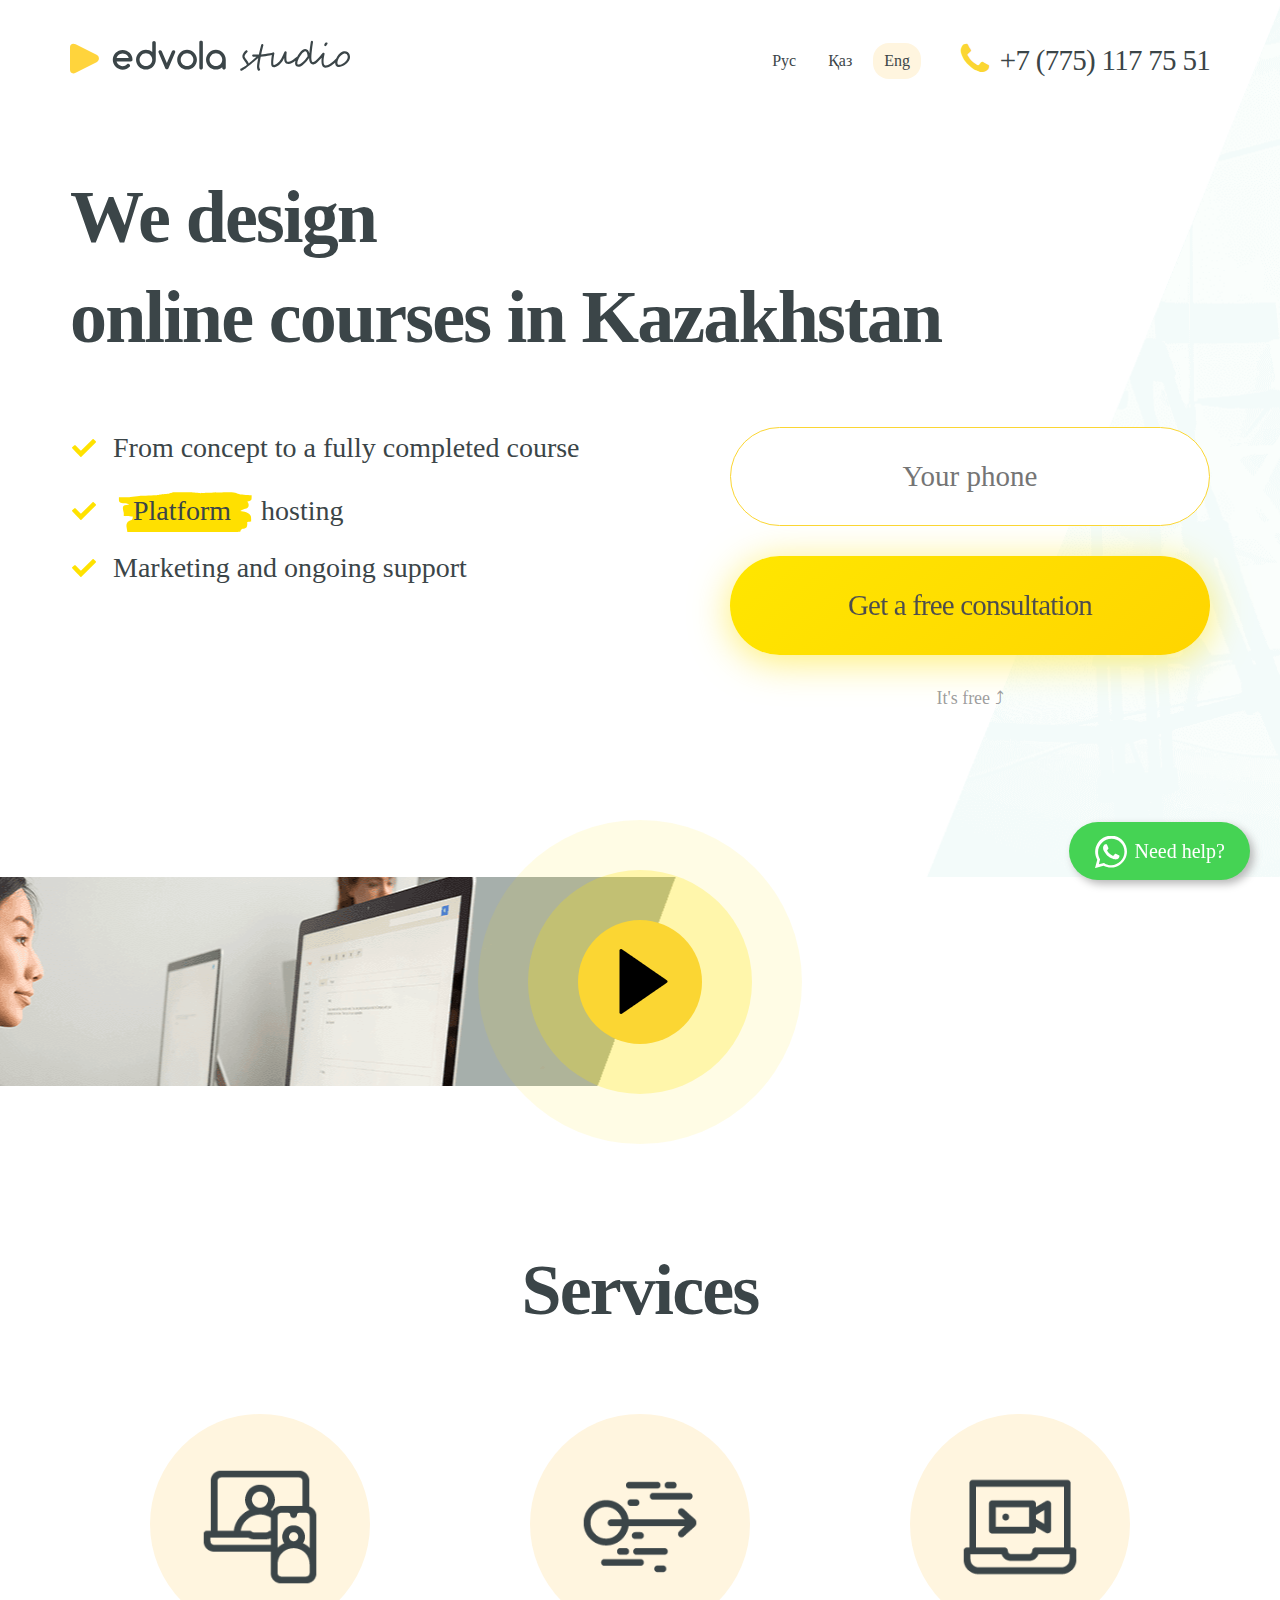
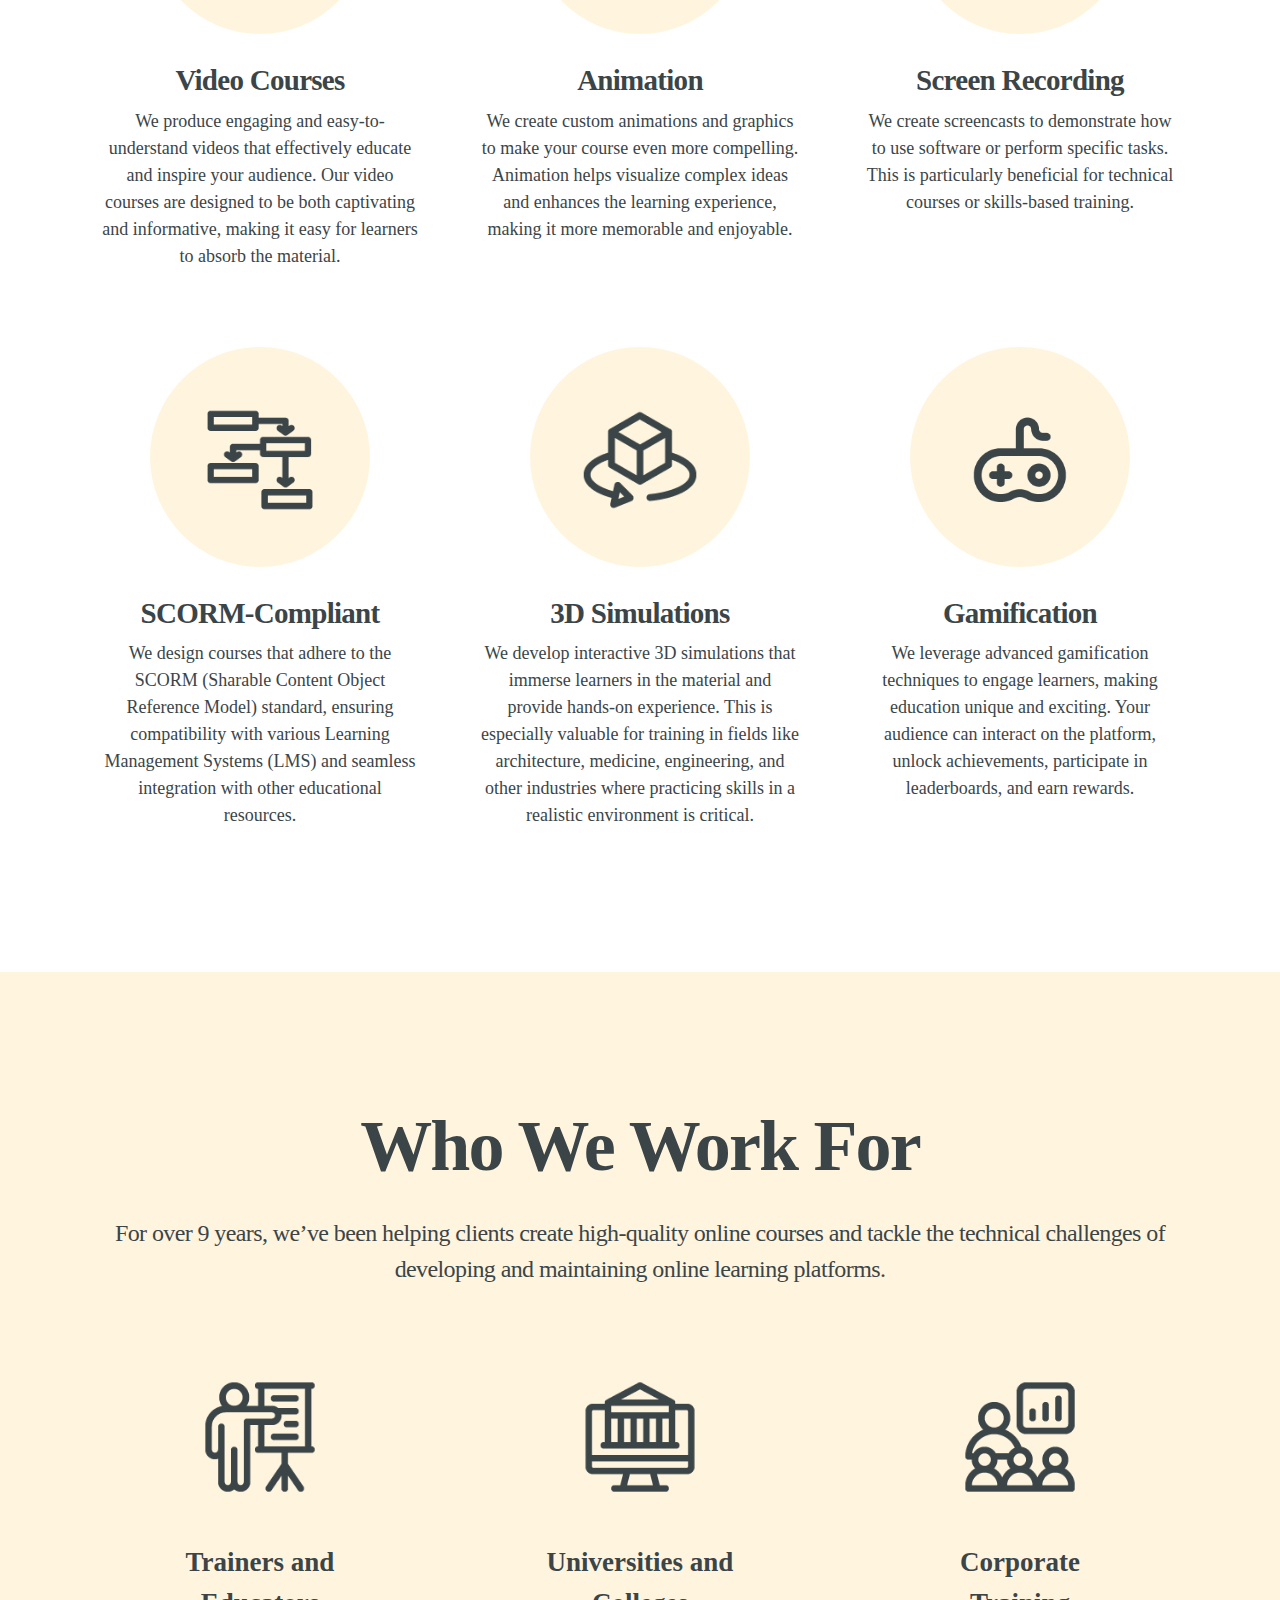
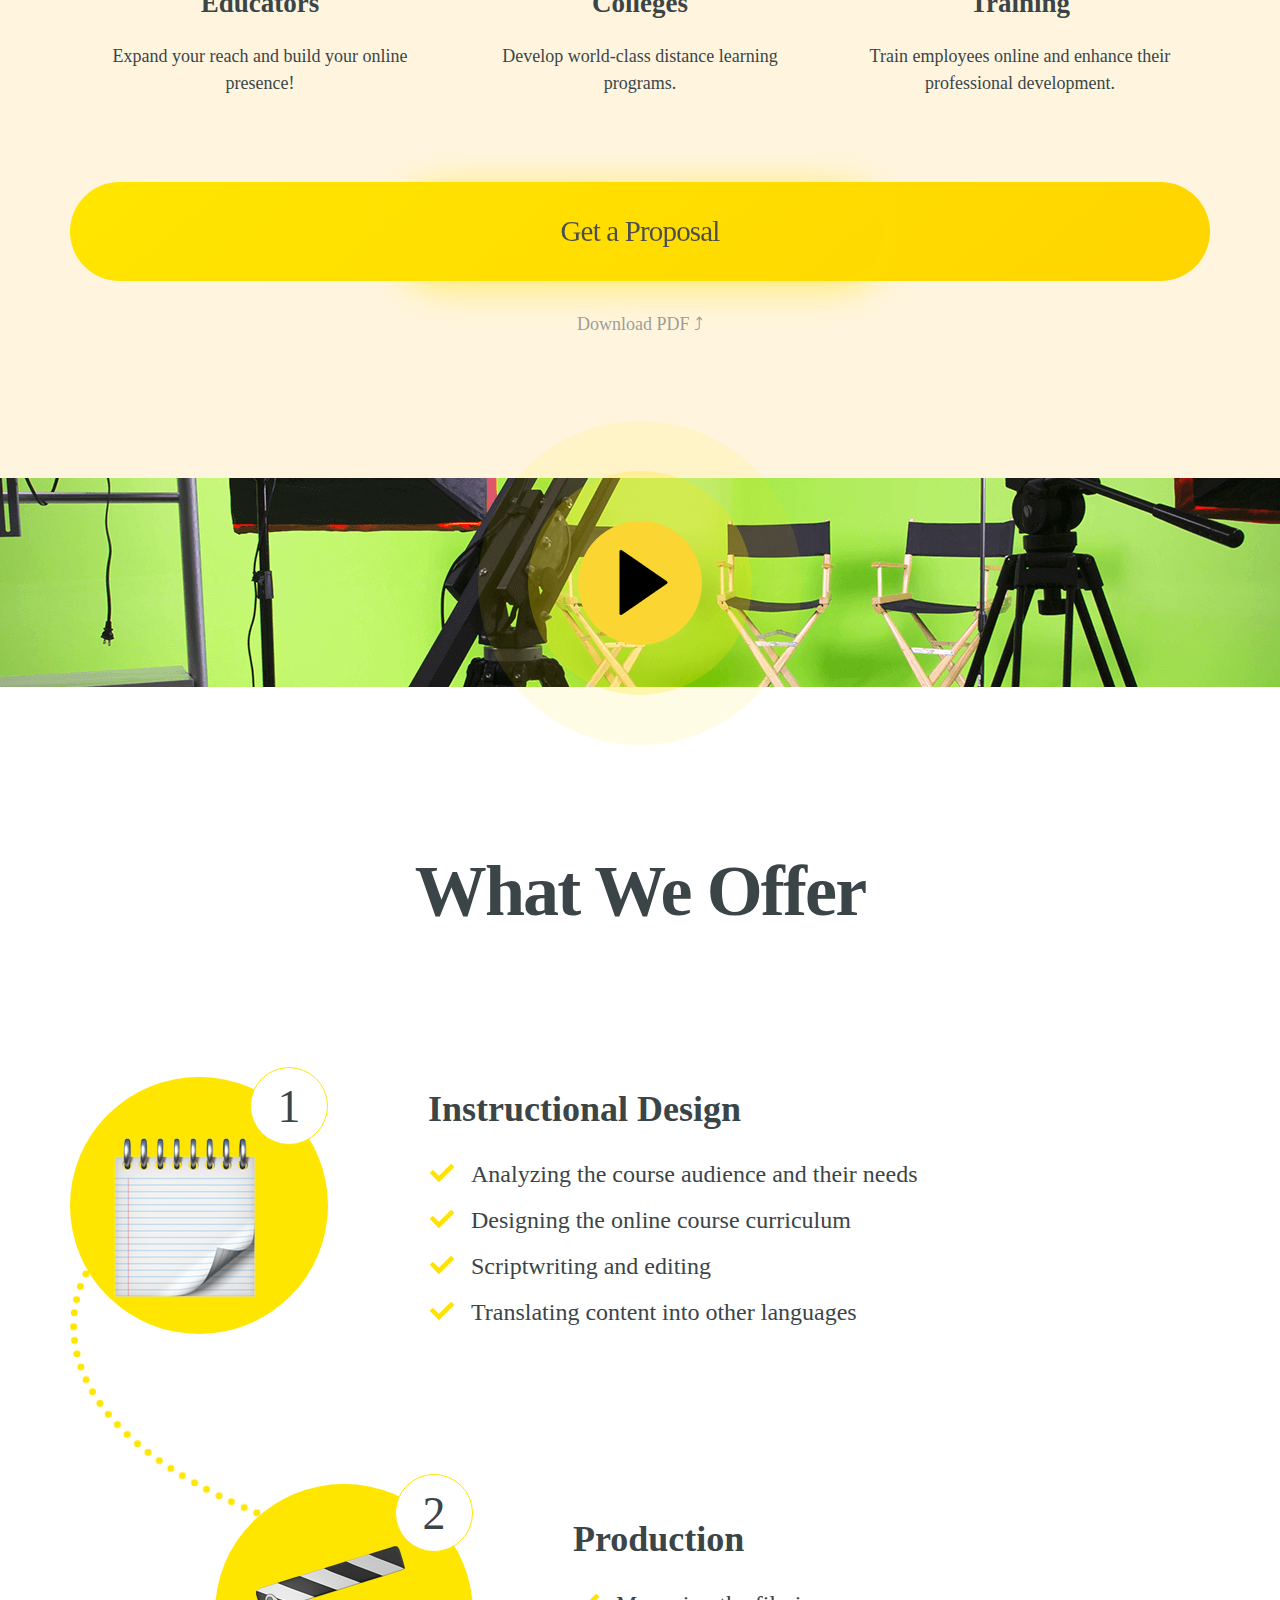
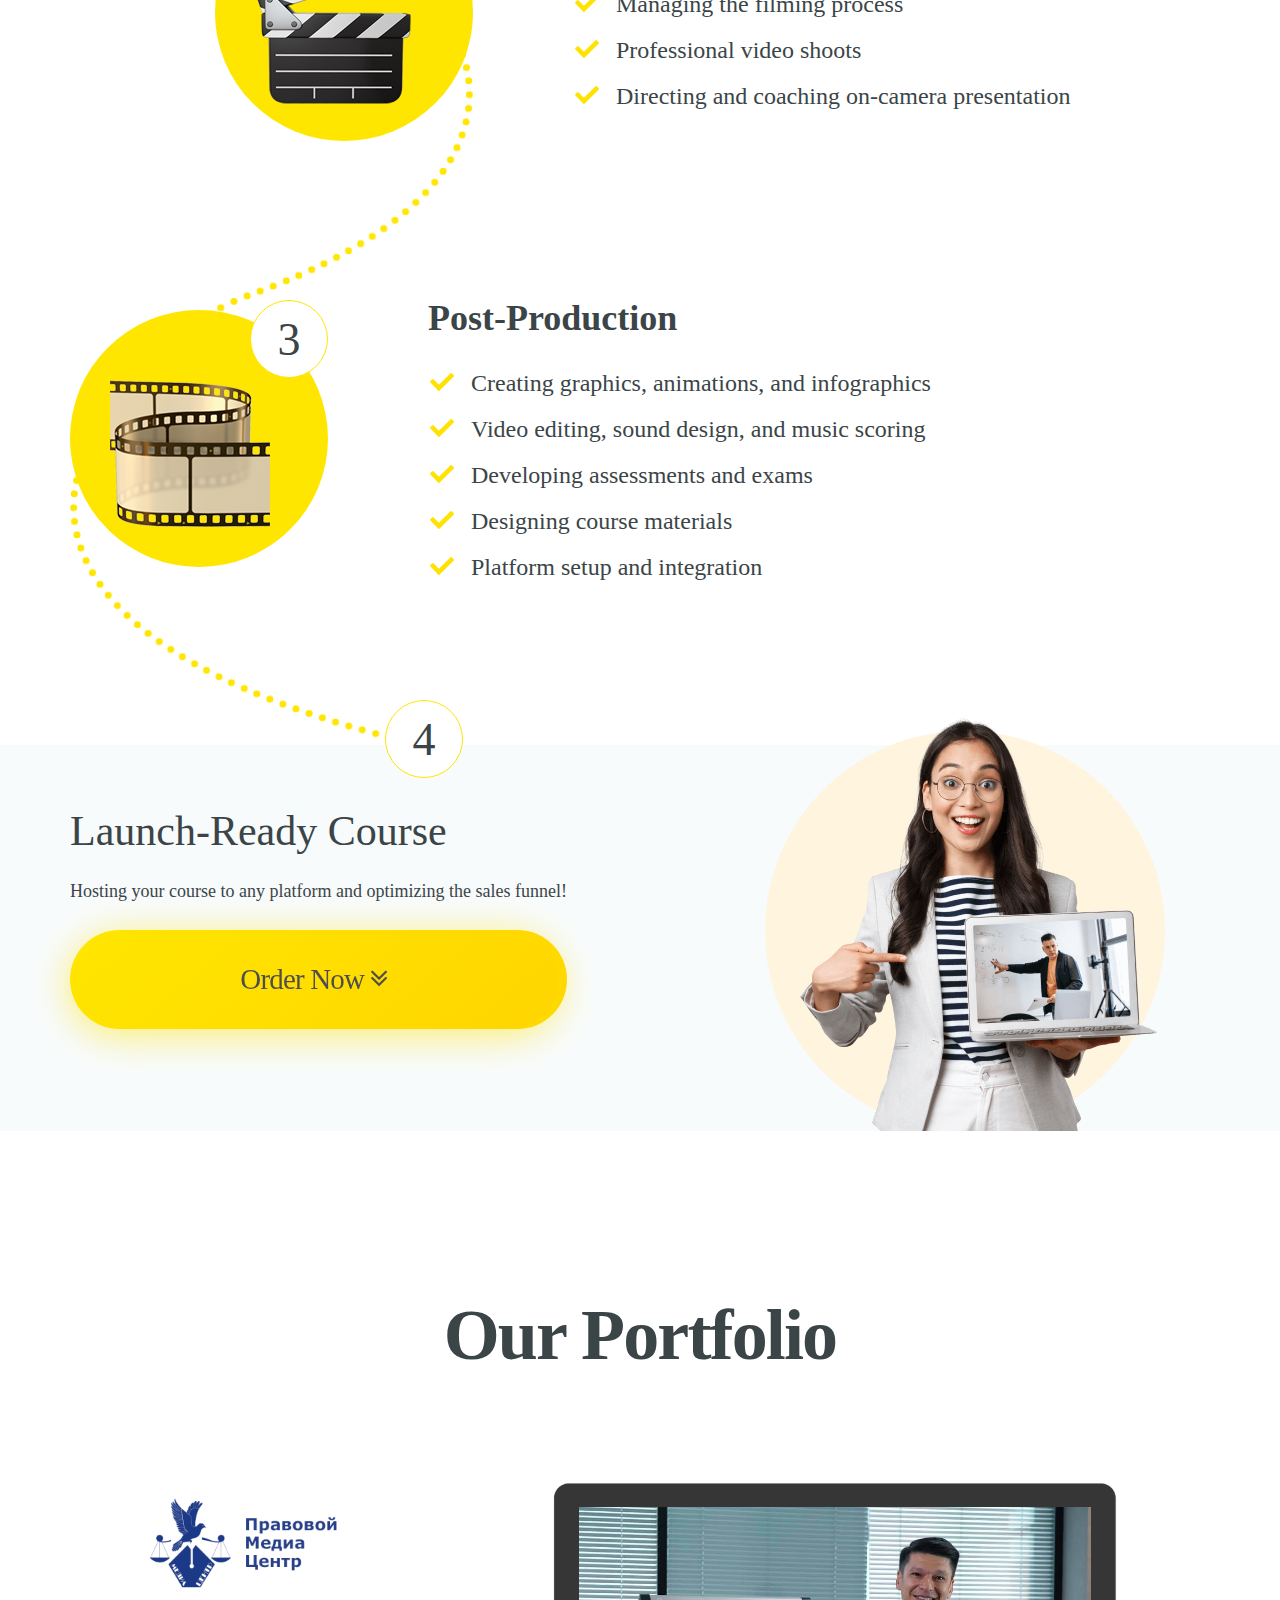
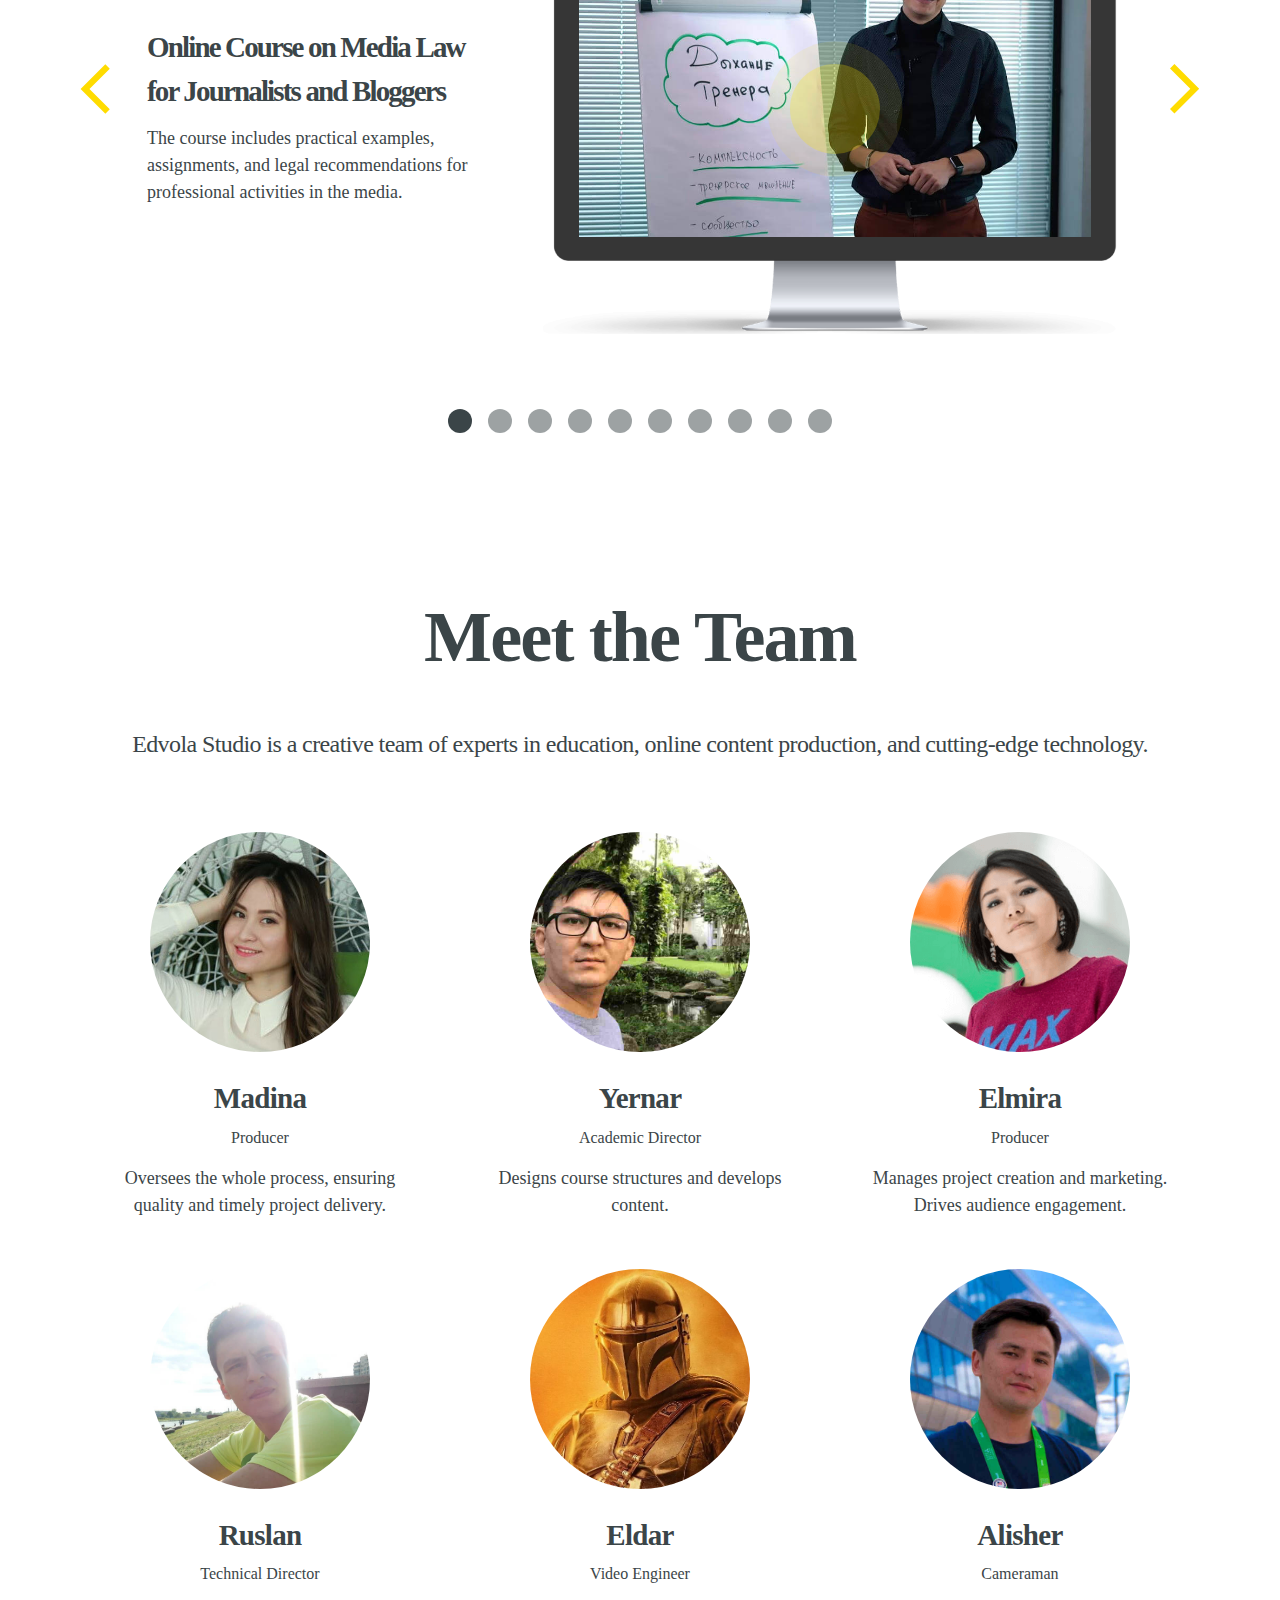
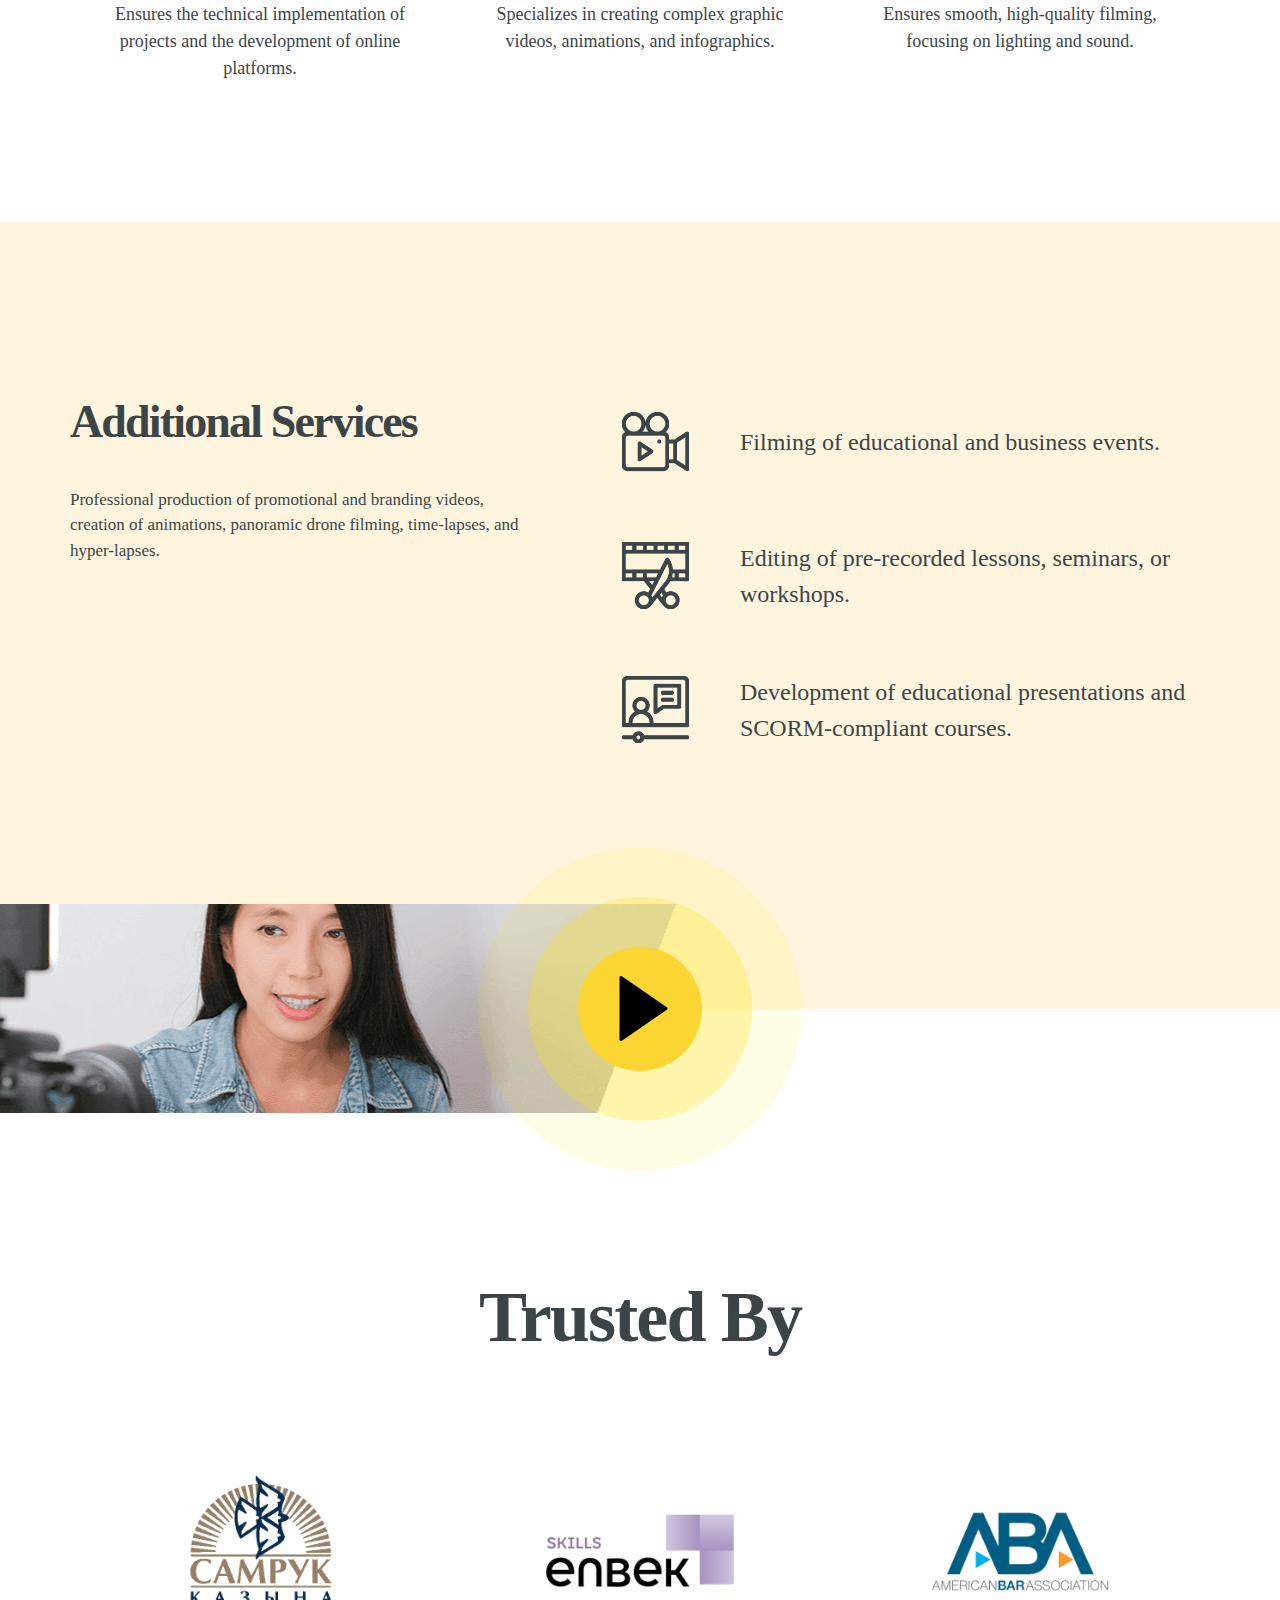
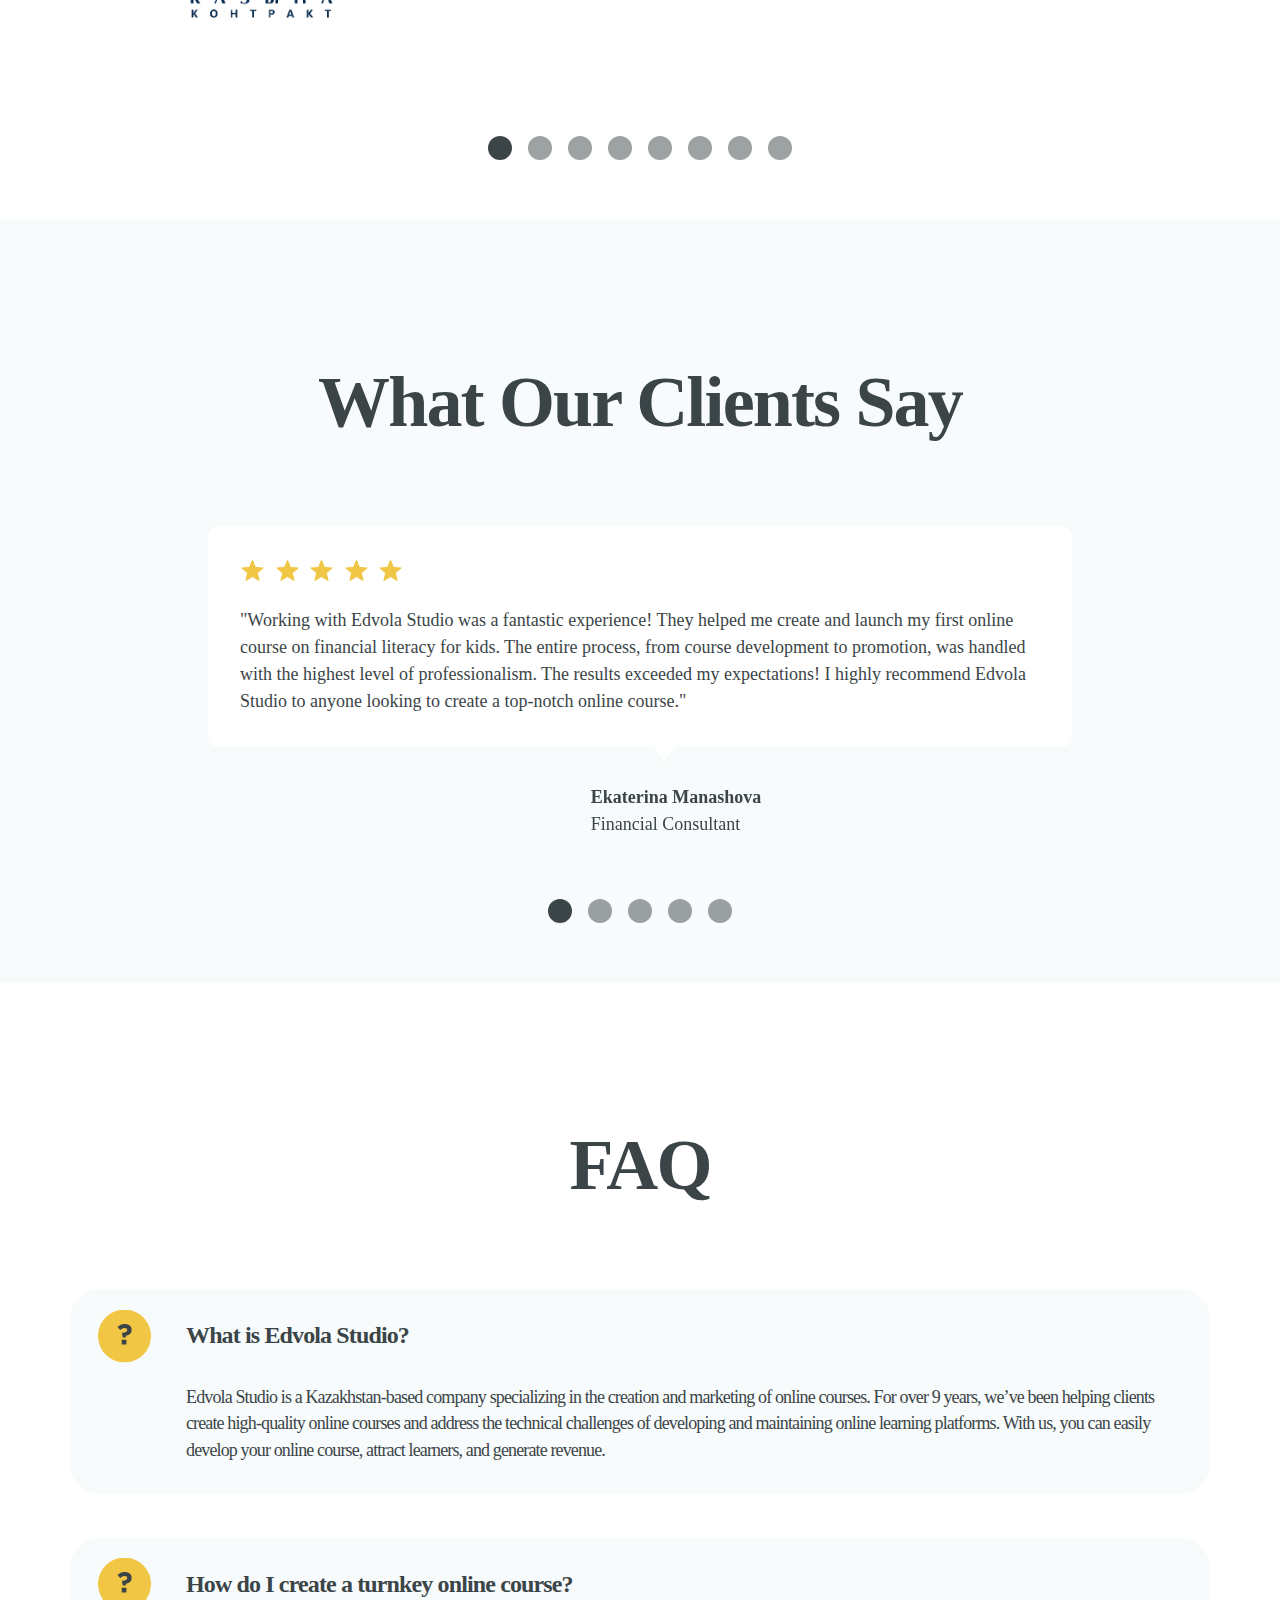
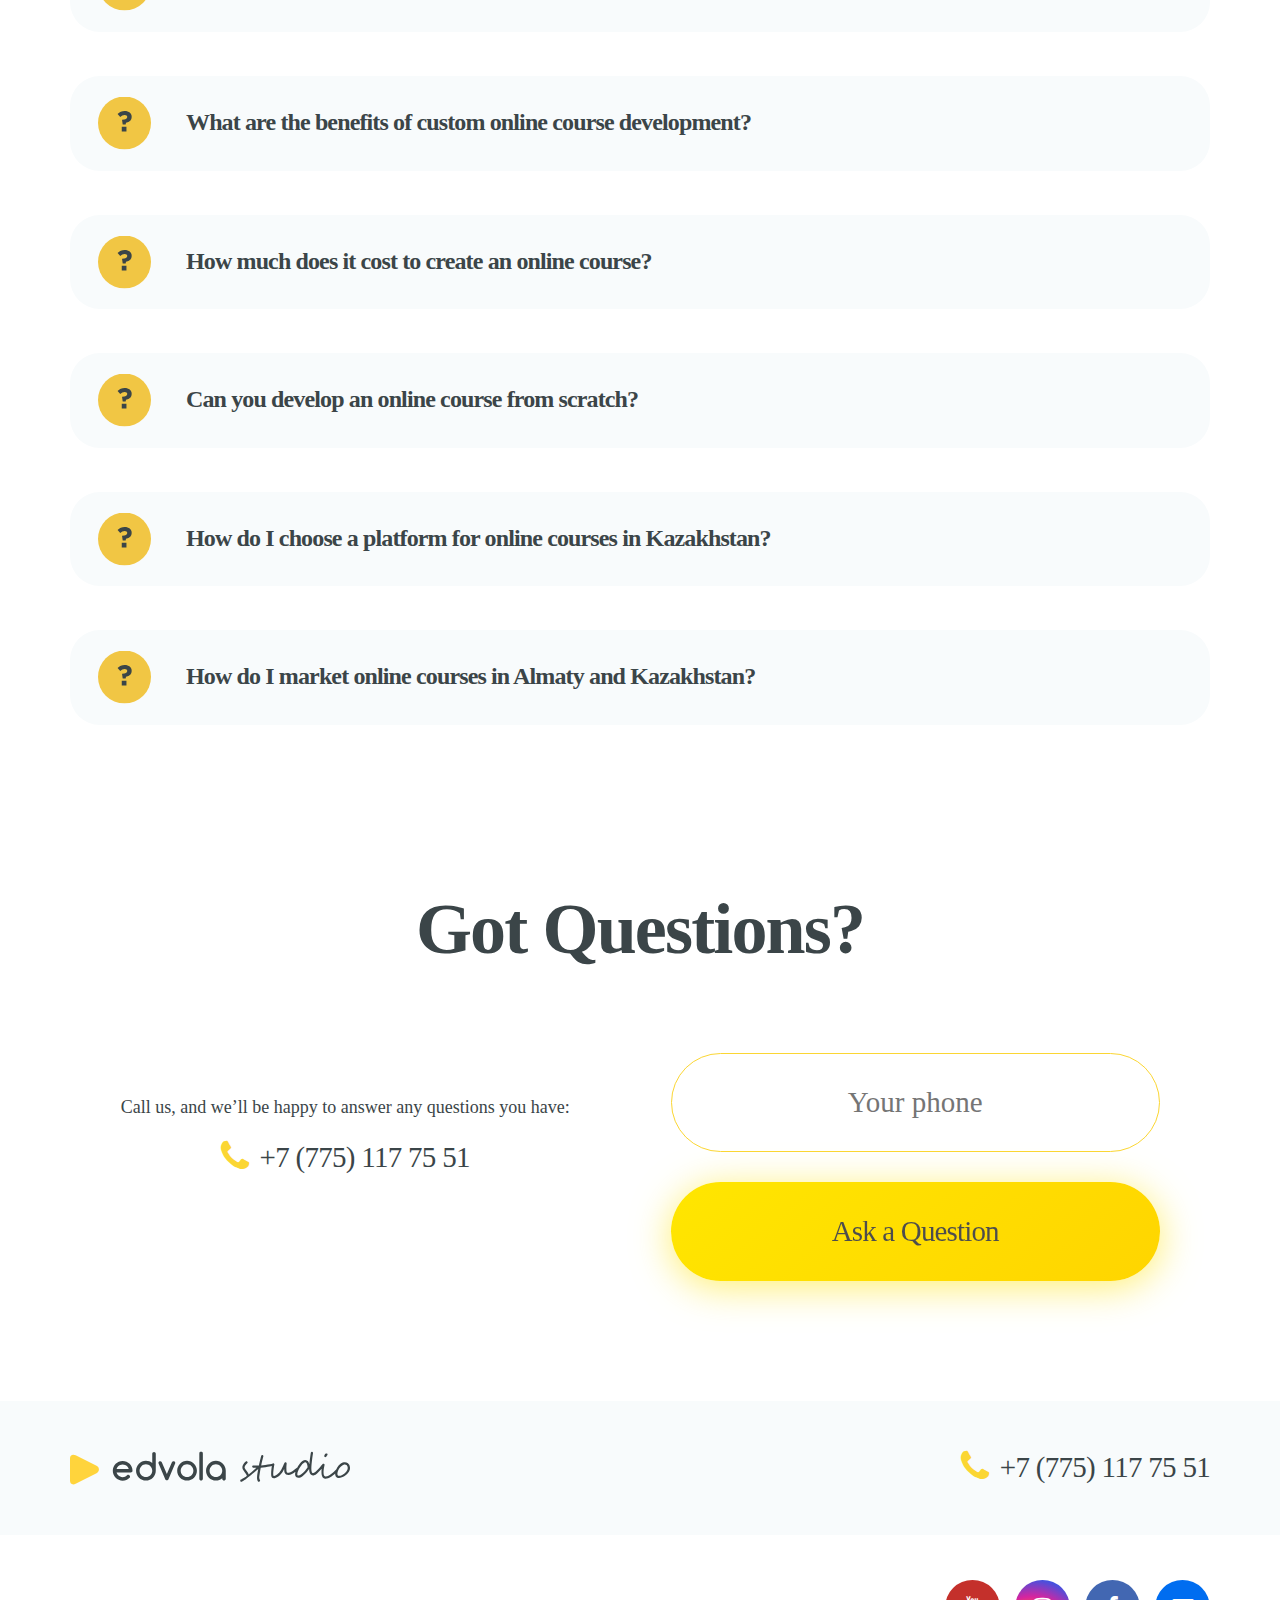
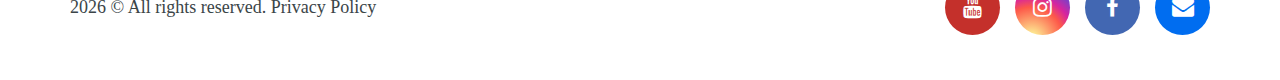
==== en.html @ 47680ced "BREAKING CHANGE: initialization" ====
<!DOCTYPE html>
<html lang="en" prefix="og: http://ogp.me/ns#">

<head>
	<meta charset="UTF-8">
	<title>Edvola Studio - Online Course Development in Almaty and Astana</title>
	<meta name="description"
		content="Creation of online courses in Almaty and Kazakhstan on a turnkey basis! Placement on an online platform, methodological support and promotion." />
	<meta name="keywords"
		content="edvola studio, online course, creation, development, shooting, online lesson, distance learning, education, training, online, studio, video studio, production, production, Astana, Almaty, Kazakhstan, professional, shooting, presentation, commercial, image video, animated video, panoramic shooting, quadcopter, timelapse, hyperlapse" />
	<meta name="viewport" content="width=device-width, initial-scale=1.0" />
	<meta name="robots" content="index" />
	<meta http-equiv="X-UA-Compatible" content="ie=edge" />
	<meta name='wmail-verification' content='c36003935270b198771eaf811973a9ca' />
	<meta name="yandex-verification" content="5c29f9a946fb4bcd" />
	<meta name="google-site-verification" content="rIiNWN-0kuwwgDt87HEohZi1XH-rWsmYx-LOCkGzPdY" />

	<meta property="og:title" content="Edvola Studio - Online Course Development in Almaty and Astana" />
	<meta property="og:type" content="website" />
	<meta property="og:url" content="https://edvola.studio" />
	<meta property="og:site_name" content="edvola.studio" />
	<meta property="og:image" content="https://edvola.studio/assets/images/video-one-full.jpg" />
	<meta property="og:description"
		content="From an idea to a turnkey online course! Placement on online platforms, methodological and technical support. A strong team with more than 9 years of experience in online education." />

	<meta name="twitter:card" content="summary" />
	<meta name="twitter:site" content="https://edvola.studio" />
	<meta name="twitter:title" content="Edvola Studio - Online Course Development in Almaty and Astana" />
	<meta name="twitter:description"
		content="ОFrom an idea to a turnkey online course! Placement on online platforms, methodological and technical support. A strong team with more than 9 years of experience in online education." />
	<meta name="twitter:image" content="https://edvola.studio/assets/images/video-one-full.jpg" />

	<link rel="canonical" href="https://edvola.studio/" />
	<link rel="alternate" href="http://edvola.studio/" />
	<link rel="alternate" href="https://edvola.studio/index.html/" />
	<link rel="alternate" href="http://edvola.studio/index.html/" />

	<link rel="icon" type="image/svg+xml" href="https://edvola.studio/favicon.svg">
	<link rel="icon" type="image/png" href="https://edvola.studio/favicon.png">
	<link rel="apple-touch-icon" sizes="180x180" href="/apple-touch-icon.png">
	<link rel="icon" type="image/png" sizes="32x32" href="/favicon-32x32.png">
	<link rel="icon" type="image/png" sizes="16x16" href="/favicon-16x16.png">
	<link rel="manifest" href="/site.webmanifest">
	<link rel="mask-icon" href="/safari-pinned-tab.svg" color="#5bbad5">
	<meta name="msapplication-TileColor" content="#da532c">
	<meta name="theme-color" content="#ffffff">

	<script async type="application/ld+json">
    {
    "@context": "https://schema.org/",
    "@type": "Organization",
    "name": "Edvola Studio",
    "aggregateRating": {
    "@type": "AggregateRating",
    "ratingValue": "4.9",
    "reviewCount": "37"
    }
    }	
    </script>

	<!-- Global site tag (gtag.js) - Google Analytics -->
	<script async src="https://www.googletagmanager.com/gtag/js?id=G-FF6HRSGMWG"></script>
	<script>
		window.dataLayer = window.dataLayer || [];
		function gtag() { dataLayer.push(arguments); }
		gtag('js', new Date());

		gtag('config', 'G-FF6HRSGMWG');
	</script>

	<!-- Yandex.Metrika counter -->
	<script type="text/javascript">
		(function (m, e, t, r, i, k, a) {
			m[i] = m[i] || function () { (m[i].a = m[i].a || []).push(arguments) };
			m[i].l = 1 * new Date(); k = e.createElement(t), a = e.getElementsByTagName(t)[0], k.async = 1, k.src = r, a.parentNode.insertBefore(k, a)
		})
			(window, document, "script", "https://mc.yandex.ru/metrika/tag.js", "ym");

		ym(87450455, "init", {
			clickmap: true,
			trackLinks: true,
			accurateTrackBounce: true,
			webvisor: true
		});
	</script>
	<noscript>
		<div><img src="https://mc.yandex.ru/watch/87450455" style="position:absolute; left:-9999px;" alt="" /></div>
	</noscript>
	<!-- /Yandex.Metrika counter -->

	<script>
		!function(){var i="analytics",analytics=window[i]=window[i]||[];if(!analytics.initialize)if(analytics.invoked)window.console&&console.error&&console.error("Segment snippet included twice.");else{analytics.invoked=!0;analytics.methods=["trackSubmit","trackClick","trackLink","trackForm","pageview","identify","reset","group","track","ready","alias","debug","page","screen","once","off","on","addSourceMiddleware","addIntegrationMiddleware","setAnonymousId","addDestinationMiddleware","register"];analytics.factory=function(e){return function(){if(window[i].initialized)return window[i][e].apply(window[i],arguments);var n=Array.prototype.slice.call(arguments);if(["track","screen","alias","group","page","identify"].indexOf(e)>-1){var c=document.querySelector("link[rel='canonical']");n.push({__t:"bpc",c:c&&c.getAttribute("href")||void 0,p:location.pathname,u:location.href,s:location.search,t:document.title,r:document.referrer})}n.unshift(e);analytics.push(n);return analytics}};for(var n=0;n<analytics.methods.length;n++){var key=analytics.methods[n];analytics[key]=analytics.factory(key)}analytics.load=function(key,n){var t=document.createElement("script");t.type="text/javascript";t.async=!0;t.setAttribute("data-global-segment-analytics-key",i);t.src="https://cdn.segment.com/analytics.js/v1/" + key + "/analytics.min.js";var r=document.getElementsByTagName("script")[0];r.parentNode.insertBefore(t,r);analytics._loadOptions=n};analytics._writeKey="dWbkOIhnwFLEUZGVHCrQsXZY5YH3AnKE";;analytics.SNIPPET_VERSION="5.2.0";
		analytics.load("dWbkOIhnwFLEUZGVHCrQsXZY5YH3AnKE");
		analytics.page();
		}}();
	</script>

	<!-- Font Awesome -->
	<link rel="stylesheet" href="https://cdnjs.cloudflare.com/ajax/libs/font-awesome/4.7.0/css/font-awesome.min.css">
	<!-- end Font Awesome -->
	<!-- CSS -->
	<link rel="stylesheet" href="assets/css/style.css?39">
	<!-- end CSS -->
	<!-- Remodal -->
	<link rel="stylesheet" href="assets/css/remodal.css">
	<link rel="stylesheet" href="assets/css/remodal-default-theme.css">
	<!-- end Remodal -->
	<!-- Popup -->
	<link rel="stylesheet" href="assets/css/popup.css">
	<link rel="stylesheet" href="assets/css/popup-default-theme.css">
	<!-- end Popup -->
	<!-- Fancybox 3 -->
	<link rel="stylesheet" href="assets/css/jquery.fancybox.min.css">
	<!-- end Fancybox 3 -->

</head>

<body>

	<!-- Preloader -->
	<div class="preloader"></div>
	<!-- end Preloader -->

	<!-- Home Section -->
	<div class="home__section">
		<!-- Header -->
		<header>
			<div class="container flex">
			<div class="left-header">
					<a href="/" title="Logo" class="page__logo">
						<img src="assets/images/logo.svg" alt="logo" title="Edvola Studio logo">
					</a>
					<div class="languages-mobile">
						<a href="#" class="languages-mobile__item languages-mobile__item-active">Eng</a>
					<div class="languages-mobile__other">
							<a href="kz.html" class="languages-mobile__item">Қаз</a>
							<a href="https://edvola.studio" class="languages-mobile__item">Рус</a>
					</div>
					</div>
			</div>
				<div class="right-header">
					<div class="languages">
						<a href="https://edvola.studio" class="languages__item">Рус</a>
						<a href="kz.html" class="languages__item">Қаз</a>
						<a href="en.html" class="languages__item languages__item-active">Eng</a>
					</div>
					<a href="tel:87751177551" title="Call" class="page__phone"><i class="fa fa-phone"
							aria-hidden="true"></i>
						+7 (775) 117 75 51</a>
				</div>
			</div>
		</header>
		<!-- end Header -->

		<!-- Content Home -->
		<div class="content__home">
			<div class="container">
				<h1>We <strong class="typewrite" data-period="600" data-type='[ "design", "create", "host", "promote" ]'>
						<span class="wrap"></span>
					</strong>
					<br>online courses in Kazakhstan
				</h1>
				<div class="content__items flex">
					<div class="item__list">
						<ul class="reset">
							<li>From concept to a fully completed course</li>
							<li><a href="https://edvola.com/ru/education" class="highlighted-text"
								target="blank">Platform</a>hosting</li>
							<li>Marketing and ongoing support</li>
						</ul>
					</div>
					<div class="item__form">
						<form class="order__form">
							<div class="input__el">
								<input type="tel" name="phone" placeholder="Your phone" required>
							</div>
							<div class="input__el yellow_wrapper">
								<button type="submit" class="order__btn">Get a free consultation
								</button>
							</div>
							<div class="input__el">
								It's free ⤴
							</div>
						</form>
					</div>
				</div>
			</div>
		</div>
		<!-- end Content Home -->
	</div>
	<!-- end Home Section -->

	<!-- Video Section -->
	<div class="video__section video__one">
		<a href="assets/images/video-one-full.jpg" title="Watch video" class="play__ico"
			data-fancybox><span></span></a>
	</div>
	<!-- end Video Section -->


	<!-- Services Section -->
	<div class="services__section">
		<div class="container">
			<div class="title__section">
				<h2>Services</h2>
				<span></span>
			</div>
			<div class="services__items flex">
				<div class="item"><a title="Video Courses">
						<div class="item__ico">
							<img src="assets/images/virtual-event.png" class="icons_services" alt="Video Courses"
								title="Video Courses">
						</div>

						<div class="item__content">
							<b>Video Courses</b>
							<p>We produce engaging and easy-to-understand videos that effectively educate and inspire your audience. Our video courses are designed to be both captivating and informative, making it easy for learners to absorb the material.</p>
						</div>
					</a></div>
				<div class="item"><a title="Animation">
						<div class="item__ico">
							<img src="assets/images/acceleration.png" class="icons_services" alt="Animation" title="Animation">
						</div>
						<div class="item__content">
							<b>Animation</b>
							<p>We create custom animations and graphics to make your course even more compelling. Animation helps visualize complex ideas and enhances the learning experience, making it more memorable and enjoyable.</p>
						</div>
					</a></div>
				<div class="item"><a title="Screen Recording">
						<div class="item__ico">
							<img src="assets/images/screen.png" class="icons_services" alt="Screen Recording"
								title="Screen Recording">
						</div>
						<div class="item__content">
							<b>Screen Recording</b>
							<p>We create screencasts to demonstrate how to use software or perform specific tasks. This is particularly beneficial for technical courses or skills-based training.</p>
						</div>
					</a></div>
			</div><br>
			<div class="services__items flex">
				<div class="item"><a title="SCORM-Compliant Courses">
						<!--href="#modal__team-1"-->
						<div class="item__ico">
							<img src="assets/images/plan.png" class="icons_services" alt="SCORM-Compliant Courses" title="SCORM-Compliant Courses">
						</div>
						<div class="item__content">
							<b>SCORM-Compliant</b>
							<p>We design courses that adhere to the SCORM (Sharable Content Object Reference Model) standard, ensuring compatibility with various Learning Management Systems (LMS) and seamless integration with other educational resources.</p>
						</div>
					</a></div>
				<div class="item"><a title="3D Simulations">
						<div class="item__ico">
							<img src="assets/images/3d-view (1).png" class="icons_services" alt="3D Simulations"
								title="3D Simulations">
						</div>
						<div class="item__content">
							<b>3D Simulations</b>
							<p>We develop interactive 3D simulations that immerse learners in the material and provide hands-on experience. This is especially valuable for training in fields like architecture, medicine, engineering, and other industries where practicing skills in a realistic environment is critical.</p>
						</div>
					</a></div>
				<div class="item"><a title="Gamification">
						<div class="item__ico">
							<img src="assets/images/gamification_6570640.png" class="icons_services" alt="Gamification"
								title="Gamification">
						</div>
						<div class="item__content">
							<b>Gamification</b>
							<p>We leverage advanced gamification techniques to engage learners, making education unique and exciting. Your audience can interact on the platform, unlock achievements, participate in leaderboards, and earn rewards.</p>
						</div>
					</a></div>
			</div>
		</div>
	</div>
	<!-- end Services Section -->
	<br><br><br><br>
	<!-- About Section -->
	<div class="about__section">
		<div class="container">
			<div class="title__section sub__text">
				<h2>Who We Work For</h2>
				<span>For over 9 years, we’ve been helping clients create high-quality online courses and tackle the technical challenges of developing and maintaining online learning platforms.</span>
			</div>
			<div class="about__items flex">
				<div class="item">
					<div class="item__ico">
						<img src="assets/images/presentation (2).png" class="icons" alt="Trainers and Educators"
							title="Trainers and Educators">
					</div>
					<div class="item__content">
						<b>Trainers and<br>Educators</b>
						<p>Expand your reach and build your online presence!</p>
					</div>
				</div>
				<div class="item">
					<div class="item__ico">
						<img src="assets/images/online-university.png" class="icons" alt="Университеты и обучающие компании"
							title="Университеты и обучающие компании">
					</div>
					<div class="item__content">
						<b>Universities and<br>Colleges</b>
						<p>Develop world-class distance learning programs.</p>
					</div>
				</div>
				<div class="item">
					<div class="item__ico">
						<img src="assets/images/presentation (1).png" class="icons" alt="Корпоративный сектор"
							title="Корпоративный сектор">
					</div>
					<div class="item__content">
						<b>Corporate<br>Training</b>
						<p>Train employees online and enhance their professional development.</p>
					</div>
				</div>
			</div>

			<div class="center__order">
				<div class="yellow_wrapper">
					<a href="#modal__order" title="Get a Proposal" class="order__btn link__button">Get a Proposal</a>
				</div>
			</div>

			<div class="input__el">
				Download PDF ⤴
			</div>
		</div>
	</div>
	<!-- end About Section -->

	<!-- Video Section -->
	<div class="video__section video__two">
		<a href="assets/images/video-two-full.jpg" title="Watch video" class="play__ico"
			data-fancybox><span></span></a>
	</div>
	<!-- end Video Section -->

	<!-- Steps Section -->
	<div class="steps__section">
		<div class="container">
			<div class="title__section">
				<h2>What We Offer</h2><br>
			</div>
			<div class="steps__items">
				<div class="item flex">
					<div class="item__ico">
						<span>1</span>
						<img src="assets/images/image954.svg" alt="Instructional Design"
							title="Instructional Design">
					</div>
					<div class="item__content">
						<b>Instructional Design</b>
						<ul class="reset2">
							<li>Analyzing the course audience and their needs</li>
							<li>Designing the online course curriculum</li>
							<li>Scriptwriting and editing</li>
							<li>Translating content into other languages</li>
						</ul>
					</div>
				</div>
				<div class="item flex">
					<div class="item__ico">
						<span>2</span>
						<img src="assets/images/image1171.svg" alt="Камера для съёмки онлайн-курсов"
							title="Камера для съёмки онлайн-курсов">
					</div>
					<div class="item__content">
						<b>Production</b>
						<ul class="reset2">
							<li>Managing the filming process</li>
							<li>Professional video shoots</li>
							<li>Directing and coaching on-camera presentation</li>
						</ul>
					</div>
				</div>
				<div class="item flex">
					<div class="item__ico">
						<span>3</span>
						<img src="assets/images/image1173.svg" alt="Монтаж онлайн-курсов" title="Монтаж онлайн-курсов">
					</div>
					<div class="item__content">
						<b>Post-Production</b>
						<ul class="reset2">
							<li>Creating graphics, animations, and infographics</li>
							<li>Video editing, sound design, and music scoring</li>
							<li>Developing assessments and exams</li>
							<li>Designing course materials</li>
							<li>Platform setup and integration</li>
						</ul>
					</div>
				</div>
			</div>
		</div>
	</div>
	<!-- end Steps Section -->

	<!-- Offer Section -->
	<div class="offer__section">
		<div class="container">
			<div class="offer__items flex">
				<div class="item__text">
					<div class="round">4</div>
					<span>Launch-Ready Course</span>
					<small>Hosting your course to any platform and optimizing the sales funnel!</small>
					<div class="yellow_wrapper">
						<a href="#modal__order" title="Order" class="order__btn link__button">Order Now <i
								class="fa fa-angle-double-down" aria-hidden="true"></i></a>
					</div>
				</div>
				<div class="offer__items--img">
					<img src="./assets/images/ing-wumen-pc.png" alt="img">
				</div>
				<!--<div class="item__video">
					<div class="item__bg" style='background: url("assets/images/screenshot_1.jpg");background-size: cover;background-position: center;'>
						<a href="https://www.youtube.com/watch?v=qSv38IMriu4" title="Смотреть видео" class="play__ico small_" data-fancybox><span></span></a>
					</div>
				</div>-->
			</div>
		</div>
	</div>
	<!-- end Offer Section -->

	<!-- porfolio -->
	<div class="portfolio__section">
		<div class="container">
			<div class="title__section">
				<h2>Our Portfolio</h2>
			</div>
			<div class="portfolio__items">
				<div class="portfoli-items js-portfoli-items">
					<div class="portfoli-items__grid">
						<div class="portfoli-items__txt">
							<img src="./assets/images/portfolio-1.png" class="portfolio__item" alt="logo">
							<h3 class="portfolio__item">Online Course on Media Law for Journalists and Bloggers</h3>
							<p>The course includes practical examples, assignments, and legal recommendations for professional activities in the media.</p>
						</div>
						<div class="portfoli-items__item">
							<div class="item__bg"
								style='background: url("assets/images/screenshot_1.jpg");background-size: cover; background-position: center; height: 66%; width: 86%; margin-left: 7%;'>
								<a href="https://youtu.be/q4YOmsTgaUw" title="Watch video" class="play__ico small_"
									data-fancybox></a>
							</div>
						</div>
					</div>
					<div class="portfoli-items__grid">
						<div class="portfoli-items__txt">
							<img src="./assets/images/portfolio-2.png" class="portfolio__item" alt="logo">
							<h3 class="portfolio__item">Animated Educational Videos on Working with the ISEZ 2.0</h3>
							<p>The videos are designed to simplify the learning process and enhance the system's usability.</p>
						</div>
						<div class="portfoli-items__item">
							<div class="item__bg"
								style='background: url("assets/images/screenshot_3.jpg");background-size: cover; background-position: center; height: 66%; width: 86%; margin-left: 7%;'>
								<a href="https://youtu.be/AvsoNJUrDk4" title="Watch video" class="play__ico small_"
									data-fancybox><span></span></a>
							</div>
						</div>
					</div>
					<div class="portfoli-items__grid">
						<div class="portfoli-items__txt">
							<img src="./assets/images/portfolio-2.png" class="portfolio__item" alt="logo">
							<h3 class="portfolio__item">Informational Animated Video on Import Substitution</h3>
							<p>The video explains the key aspects of the state program and the mechanisms of its implementation in simple and accessible language.
							</p>
						</div>
						<div class="portfoli-items__item">
							<div class="item__bg"
								style='background: url("assets/images/screenshot_4.jpg");background-size: cover; background-position: center; height: 66%; width: 86%; margin-left: 7%;'>
								<a href="https://youtu.be/xmXlJWBUlIU" title="Watch video" class="play__ico small_"
									data-fancybox><span></span></a>
							</div>
						</div>
					</div>
					<div class="portfoli-items__grid">
						<div class="portfoli-items__txt">
							<img src="./assets/images/portfolio-2.png" class="portfolio__item" alt="logo">
							<h3 class="portfolio__item">Promotional Video on the New Features of the Procurement Platform
							</h3>
							<p>The video highlights the updates to the interface and tools designed to improve the efficiency of procurement processes.</p>
						</div>
						<div class="portfoli-items__item">
							<div class="item__bg"
								style='background: url("assets/images/screenshot_5.jpg");background-size: cover; background-position: center; height: 66%; width: 86%; margin-left: 7%;'>
								<a href="https://youtu.be/D6-4oQxqWRc" title="Watch video" class="play__ico small_"
									data-fancybox><span></span></a>
							</div>
						</div>
					</div>
					<div class="portfoli-items__grid">
						<div class="portfoli-items__txt">
							<img src="./assets/images/portfolio-5.png" class="portfolio__item" alt="logo">
							<h3 class="portfolio__item">Career Development Course in Kazakh and Russian</h3>
							<p>The course covers essential skills and strategies for successful career growth, tailored to the Kazakhstani job market.</p>
						</div>
						<div class="portfoli-items__item">
							<div class="item__bg"
								style='background: url("assets/images/screenshot_7.jpg");background-size: cover; background-position: center; height: 66%; width: 86%; margin-left: 7%;'>
								<a href="https://www.youtube.com/watch?v=W0S9uQ7obbE" title="Watch video"
									class="play__ico small_" data-fancybox><span></span></a>
							</div>
						</div>
					</div>
					<div class="portfoli-items__grid">
						<div class="portfoli-items__txt">
							<img src="./assets/images/portfolio-6.png" class="portfolio__item" alt="logo">
							<h3 class="portfolio__item">Corporate Online Course on Anti-Corruption</h3>
							<p>КThe course includes interactive tasks, case studies, and tests to assess material comprehension.</p>
						</div>
						<div class="portfoli-items__item">
							<div class="item__bg"
								style='background: url("assets/images/screenshot_7.jpg");background-size: cover; background-position: center; height: 66%; width: 86%; margin-left: 7%;'>
								<a href="https://www.youtube.com/watch?v=W0S9uQ7obbE" title="Watch video"
									class="play__ico small_" data-fancybox><span></span></a>
							</div>
						</div>
					</div>
					<div class="portfoli-items__grid">
						<div class="portfoli-items__txt">
							<img src="./assets/images/portfolio-7.png" class="portfolio__item" alt="logo">
							<h3 class="portfolio__item">"Breath of the Trainer" Course for Business Trainer Ildar Valiullov</h3>
							<p>The course is dedicated to training methodologies, developing leadership qualities, and audience management, with a focus on practical skills and exercises.</p>
						</div>
						<div class="portfoli-items__item">
							<div class="item__bg"
								style='background: url("assets/images/screenshot_7.jpg");background-size: cover; background-position: center; height: 66%; width: 86%; margin-left: 7%;'>
								<a href="https://www.youtube.com/watch?v=W0S9uQ7obbE" title="Watch video"
									class="play__ico small_" data-fancybox><span></span></a>
							</div>
						</div>
					</div>
					<div class="portfoli-items__grid">
						<div class="portfoli-items__txt">
							<img src="./assets/images/portfolio-8.png" class="portfolio__item" alt="logo">
							<h3 class="portfolio__item">Online Course on Civil Society Development in Kazakhstan</h3>
							<p>The course covers key topics related to citizen participation in social processes and offers recommendations for implementing civic initiatives.</p>
						</div>
						<div class="portfoli-items__item">
							<div class="item__bg"
								style='background: url("assets/images/screenshot_7.jpg");background-size: cover; background-position: center; height: 66%; width: 86%; margin-left: 7%;'>
								<a href="https://www.youtube.com/watch?v=W0S9uQ7obbE" title="Watch video"
									class="play__ico small_" data-fancybox><span></span></a>
							</div>
						</div>
					</div>
					<div class="portfoli-items__grid">
						<div class="portfoli-items__txt">
							<img src="./assets/images/portfoli_logo1.png" class="portfolio__item" alt="logo">
							<h3 class="portfolio__item">Online Course on Financial Literacy for Children</h3>
							<p>The course is designed to instill responsible money management and personal financial planning skills in children through a playful and accessible format.</p>
						</div>
						<div class="portfoli-items__item">
							<div class="item__bg"
								style='background: url("assets/images/screenshot_7.jpg");background-size: cover; background-position: center; height: 66%; width: 86%; margin-left: 7%;'>
								<a href="https://www.youtube.com/watch?v=W0S9uQ7obbE" title="Watch video"
									class="play__ico small_" data-fancybox><span></span></a>
							</div>
						</div>
					</div>
					<div class="portfoli-items__grid">
						<div class="portfoli-items__txt">
							<img src="./assets/images/portfolio-10.png" class="portfolio__item" alt="logo">
							<h3 class="portfolio__item">Online Courses on In-Demand Skills in the Job Market</h3>
							<p>The courses cover topics ranging from digital competencies to soft skills, intended for quick learning and practical application.</p>
						</div>
						<div class="portfoli-items__item">
							<div class="item__bg"
								style='background: url("assets/images/screenshot_7.jpg");background-size: cover; background-position: center; height: 66%; width: 86%; margin-left: 7%;'>
								<a href="https://www.youtube.com/watch?v=W0S9uQ7obbE" title="Watch video"
									class="play__ico small_" data-fancybox><span></span></a>
							</div>
						</div>
					</div>
				</div>
			</div>
		</div>
	</div>
	<!-- end portfolio -->

	<!-- team Section -->
	<div class="team__section">
		<div class="container">
			<div class="title__section">
				<h2>Meet the Team</h2>
				<span>Edvola Studio is a creative team of experts in education, online content production, and cutting-edge technology.</span>
			</div>
			<div class="team__items flex">
				<div class="item"><a title="Мадина">
						<div class="item__ico"
							style='background: url("assets/images/team-2.jpg");background-size: cover;background-position: center;'>
						</div>
						<div class="item__content">
							<b>Madina</b>
							<small>Producer</small>
							<p>Oversees the whole process, ensuring quality and timely project delivery.</p>
						</div>
					</a></div>
				<div class="item"><a title="Ернар">
						<div class="item__ico"
							style='background: url("assets/images/team-4.jpg");background-size: cover;background-position: center;'>
						</div>
						<div class="item__content">
							<b>Yernar</b>
							<small>Academic Director</small>
							<p>Designs course structures and develops content.</p>
						</div>
					</a></div>
				<div class="item"><a title="Эльмира">
						<div class="item__ico"
							style='background: url("assets/images/team-3.jpg");background-size: cover;background-position: center;'>
						</div>
						<div class="item__content">
							<b>Elmira</b>
							<small>Producer</small>
							<p>Manages project creation and marketing. Drives audience engagement.</p>
						</div>
					</a></div>
			</div>
			<div class="team__items flex">
				<div class="item"><a title="Руслан">
						<!--href="#modal__team-1"-->
						<div class="item__ico"
							style='background: url("assets/images/team-1.jpg");background-size: cover;background-position: center;'>
						</div>
						<div class="item__content">
							<b>Ruslan</b>
							<small>Technical Director</small>
							<p>Ensures the technical implementation of projects and the development of online platforms.</p>
						</div>
					</a></div>
				<div class="item"><a title="Ксения">
						<div class="item__ico"
							style='background: url("assets/images/team-5.jpg");background-size: cover;background-position: center;'>
						</div>
						<div class="item__content">
							<b>Eldar</b>
							<small>Video Engineer</small>
							<p>Specializes in creating complex graphic videos, animations, and infographics.</p>
						</div>
					</a></div>
				<div class="item"><a title="Алишер">
						<div class="item__ico"
							style='background: url("assets/images/team-6.jpg");background-size: cover;background-position: center;'>
						</div>
						<div class="item__content">
							<b>Alisher</b>
							<small>Cameraman</small>
							<p>Ensures smooth, high-quality filming, focusing on lighting and sound.</p>
						</div>
					</a></div>
			</div>
		</div>
	</div>
	<!-- end team Section -->

	<!-- Services Section -->
	<div class="additional__section">
		<div class="container">
			<div class="additional__items flex">
				<div class="item__content">
					<h2>Additional Services</h2>
					<p>Professional production of promotional and branding videos, creation of animations, panoramic drone filming, time-lapses, and hyper-lapses.</p>
				</div>
				<div class="item__content__list">
					<div class="item flex">
						<div class="item__ico">
							<img src="assets/images/video-camera.png" class="icons"
								alt="Видеосъёмка образовательных и бизнес-мероприятий"
								title="Видеосъёмка образовательных и бизнес-мероприятий">
						</div>
						<div class="item__content_">Filming of educational and business events.</div>
					</div>
					<div class="item flex">
						<div class="item__ico">
							<img src="assets/images/video-editing.png" class="icons"
								alt="Монтаж уже отснятых курсов, семинаров или тренингов"
								title="Монтаж курсов, семинаров, тренингов">
						</div>
						<div class="item__content_">Editing of pre-recorded lessons, seminars, or workshops.</div>
					</div>
					<div class="item flex">
						<div class="item__ico">
							<img src="assets/images/interview.png" class="icons" alt="Съёмка и монтаж любой видеопродукции"
								title="Съёмка и монтаж любой видеопродукции">
						</div>
						<div class="item__content_">Development of educational presentations and SCORM-compliant courses.</div>
					</div>
				</div>
			</div>
		</div>
	</div>
	<!-- end Services Section -->

	<!-- Video Section -->
	<div class="video__section video__four">
		<a href="assets/images/video-four-full.jpg" title="Заставка" class="play__ico" data-fancybox><span></span></a>
	</div>
	<!-- end Video Section -->

	<!-- Clients Section -->
	<div class="clients__section clients__section_com">
		<div class="container">
			<div class="title__section">
				<h2>Trusted By</h2>
			</div>
			<div class="clients__items">
				<div class="slider-clients js-slider-clients">
					<div class="item">
						<div class="item__ico"
							style='background: url("assets/images/clients-1.png");background-size: cover;background-position: center;'>
						</div>
					</div>
					<div class="item">
						<div class="item__ico"
							style='background: url("assets/images/clients-2.png");background-size: cover;background-position: center;'>
						</div>
					</div>
					<div class="item">
						<div class="item__ico"
							style='background: url("assets/images/clients-3.png");background-size: cover;background-position: center;'>
						</div>
					</div>
					<div class="item">
						<div class="item__ico"
							style='background: url("assets/images/clients-4.png");background-size: cover;background-position: center;'>
						</div>
					</div>
					<div class="item">
						<div class="item__ico"
							style='background: url("assets/images/clients-5.png");background-size: cover;background-position: center;'>
						</div>
					</div>
					<div class="item">
						<div class="item__ico"
							style='background: url("assets/images/clients-6.png");background-size: cover;background-position: center;'>
						</div>
					</div>
					<div class="item">
						<div class="item__ico"
							style='background: url("assets/images/clients-7.png");background-size: cover;background-position: center;'>
						</div>
					</div>
					<div class="item">
						<div class="item__ico"
							style='background: url("assets/images/clients-8.png");background-size: cover;background-position: center;'>
						</div>
					</div>
				</div>
			</div>
		</div>
	</div>
	<!-- end Clients Section -->

	<!-- reviews -->
	<section class="reviews">
		<div class="reviews__container">
			<div class="title__section">
				<h2>What Our Clients Say</h2>
			</div>
			<div class="reviews__items">
				<div class="slider-reviews js-slider-reviews">
					<div class="reviews__item">
						<div class="reviews__body">
							<div class="reviews__stars">
								<img src="assets/images/star.svg" alt="star">
								<img src="assets/images/star.svg" alt="star">
								<img src="assets/images/star.svg" alt="star">
								<img src="assets/images/star.svg" alt="star">
								<img src="assets/images/star.svg" alt="star">
							</div>
							<div class="reviews__text-review">
								<p>"Working with Edvola Studio was a fantastic experience! They helped me create and launch my first online course on financial literacy for kids. The entire process, from course development to promotion, was handled with the highest level of professionalism. The results exceeded my expectations! I highly recommend Edvola Studio to anyone looking to create a top-notch online course."</p>
							</div>
						</div>
						<div class="reviews__user">
							<div class="reviews__photo">
								<img src="assets/images/photo-reviews-1.png" alt="user" loading="lazy">
							</div>
							<div class="reviews__name-position">
								<div class="reviews__name">
									<span>Ekaterina Manashova</span>
								</div>
								<div class="reviews__position">
									<span>Financial Consultant</span>
								</div>
							</div>
						</div>
					</div>
					<div class="reviews__item">
						<div class="reviews__body">
							<div class="reviews__stars">
								<img src="assets/images/star.svg" alt="star">
								<img src="assets/images/star.svg" alt="star">
								<img src="assets/images/star.svg" alt="star">
								<img src="assets/images/star.svg" alt="star">
								<img src="assets/images/star.svg" alt="star">
							</div>
							<div class="reviews__text-review">
								<p>"Our company had been searching for a partner to develop online courses, and we’re so glad we chose Edvola Studio. They helped us create several media law courses that have been incredibly popular with our audience. Madina’s professional approach and attention to our needs were particularly impressive."</p>
							</div>
						</div>
						<div class="reviews__user">
							<div class="reviews__photo">
								<img src="assets/images/photo-reviews-2.jpg" alt="user" loading="lazy">
							</div>
							<div class="reviews__name-position">
								<div class="reviews__name">
									<span>Diana Okremova</span>
								</div>
								<div class="reviews__position">
									<span>Director, Legal Media Center</span>
								</div>
							</div>
						</div>
					</div>
					<div class="reviews__item">
						<div class="reviews__body">
							<div class="reviews__stars">
								<img src="assets/images/star.svg" alt="star">
								<img src="assets/images/star.svg" alt="star">
								<img src="assets/images/star.svg" alt="star">
								<img src="assets/images/star.svg" alt="star">
								<img src="assets/images/star.svg" alt="star">
							</div>
							<div class="reviews__text-review">
								<p>"I had dreamed of creating an online course for a long time but didn’t know where to start. Edvola Studio guided me through every step of the process and helped me launch my career development course in both Kazakh and Russian. They made the entire process seamless and supported me at every stage."</p>
							</div>
						</div>
						<div class="reviews__user">
							<div class="reviews__photo">
								<img src="assets/images/photo-reviews-3.jpg" alt="user" loading="lazy">
							</div>
							<div class="reviews__name-position">
								<div class="reviews__name">
									<span>Zulfiya Sembayeva</span>
								</div>
								<div class="reviews__position">
									<span>HR Business Partner, Career Consultant</span>
								</div>
							</div>
						</div>
						
					</div>
					<div class="reviews__item">
						<div class="reviews__body">
							<div class="reviews__stars">
								<img src="assets/images/star.svg" alt="star">
								<img src="assets/images/star.svg" alt="star">
								<img src="assets/images/star.svg" alt="star">
								<img src="assets/images/star.svg" alt="star">
								<img src="assets/images/star.svg" alt="star">
							</div>
							<div class="reviews__text-review">
								<p>"We decided to create internal training courses for suppliers and users of the ISAZ 2.0 procurement platform, and Edvola Studio provided a perfect solution. The videos were not only informative but also significantly reduced the number of support requests. Thank you for the high-quality work!"</p>
							</div>
						</div>
						<div class="reviews__user">
							<div class="reviews__photo">
								<img src="assets/images/yellow.png" alt="user" loading="lazy">
							</div>
							<div class="reviews__name-position">
								<div class="reviews__name">
									<span>Kamila T.</span>
								</div>
								<div class="reviews__position">
									<span>Project Manager, "Samruk-Kazyna Contract"</span>
								</div>
							</div>
						</div>
						
					</div>
					<div class="reviews__item">
						<div class="reviews__body">
							<div class="reviews__stars">
								<img src="assets/images/star.svg" alt="star">
								<img src="assets/images/star.svg" alt="star">
								<img src="assets/images/star.svg" alt="star">
								<img src="assets/images/star.svg" alt="star">
								<img src="assets/images/star.svg" alt="star">
							</div>
							<div class="reviews__text-review">
								<p>"Building an online school seemed daunting, but Edvola Studio made it easy! They took care of all the technical aspects and helped create a course and platform that students across the country are now using. The platform is user-friendly and flexible, and the team is always ready to assist. Thank you for your professionalism and outstanding customer service!"</p>
							</div>
						</div>
						<div class="reviews__user">
							<div class="reviews__photo">
								<img src="assets/images/yellow.png" alt="user" loading="lazy">
							</div>
							<div class="reviews__name-position">
								<div class="reviews__name">
									<span>Roza Khusainova</span>
								</div>
								<div class="reviews__position">
									<span>Founder of an Online School for Beginner Accountants</span>
								</div>
							</div>
						</div>
						
					</div>
				</div>
			</div>
		</div>
	</section>
	<!-- reviews-end -->

	<!-- faq -->
	<div class="faq">
		<div class="faq__container">
			<div class="title__section">
				<h2>FAQ</h2>
			</div>
			<div class="accordion-faq">
					<div class="accordion-faq__body active">
						<div data-tab="tab-1" class="accordion-faq__question">
							<p>What is Edvola Studio?</p>
						</div>
						<div id="tab-1" class="accordion-faq__answet">
							<p>Edvola Studio is a Kazakhstan-based company specializing in the creation and marketing of online courses. For over 9 years, we’ve been helping clients create high-quality online courses and address the technical challenges of developing and maintaining online learning platforms. With us, you can easily develop your online course, attract learners, and generate revenue.</p>
						</div>
					</div>
					<div class="accordion-faq__body">
						<div data-tab="tab-2" class="accordion-faq__question">
							<p>How do I create a turnkey online course?</p>
						</div>
						<div id="tab-2" class="accordion-faq__answet">
							<p>Creating a turnkey online course involves every step from content development to launch and marketing. We offer a comprehensive solution: we help with course planning, video production, platform setup, and learner acquisition.</p>
						</div>
					</div>
					<div class="accordion-faq__body">
						<div data-tab="tab-3" class="accordion-faq__question">
							<p>What are the benefits of custom online course development?</p>
						</div>
						<div id="tab-3" class="accordion-faq__answet">
							<p>Custom online course development allows you to quickly and professionally create a unique product tailored to your audience’s needs. We consider every aspect of your subject matter, from content creation to technical platform setup and marketing, to create a course that’s engaging and valuable to your clients.</p>
						</div>
					</div>
					<div class="accordion-faq__body">
						<div data-tab="tab-4" class="accordion-faq__question">
							<p>How much does it cost to create an online course?</p>
						</div>
						<div id="tab-4" class="accordion-faq__answet">
							<p>The cost of creating an online course depends on many factors, including the scope and complexity of the content, the platform, and additional services like marketing. We provide personalized cost estimates for each project. Contact us for a free consultation.</p>
						</div>
					</div>
					<div class="accordion-faq__body">
						<div data-tab="tab-5" class="accordion-faq__question">
							<p>Can you develop an online course from scratch?</p>
						</div>
						<div id="tab-5" class="accordion-faq__answet">
							<p>Yes, we offer full-service online course development from scratch. Our team will guide you through the entire process, from planning to launch, ensuring a high-quality result and successful learner engagement.</p>
						</div>
					</div>
					<div class="accordion-faq__body">
						<div data-tab="tab-6" class="accordion-faq__question">
							<p>How do I choose a platform for online courses in Kazakhstan?</p>
						</div>
						<div id="tab-6" class="accordion-faq__answet">
							<p>When choosing a platform for online courses in Kazakhstan, consider factors like ease of use, tools for creating interactive content, support for various learning formats, and integration with other services. We can recommend the best solutions for your project.</p>
						</div>
					</div>
					<div class="accordion-faq__body">
						<div data-tab="tab-7" class="accordion-faq__question">
							<p>How do I market online courses in Almaty and Kazakhstan?</p>
						</div>
						<div id="tab-7" class="accordion-faq__answet">
							<p>Marketing online courses in Almaty and Kazakhstan involves leveraging various tools like paid advertising, SEO, social media, and affiliate programs. We’ll help you develop an effective marketing strategy to attract as many learners as possible.</p>
						</div>
					</div>
			</div>
		</div>
	</div>
	<!-- faq-end -->

	<!-- Message Section -->
	<div class="message__section">
		<div class="container">
			<div class="title__section">
				<h2>Got Questions?</h2>
			</div>
			<div class="message__items flex">
				<div class="item__info">
					<p>Call us, and we’ll be happy to answer any questions you have:</p>
					<a href="tel:87751177551" title="Call" class="page__phone"><i class="fa fa-phone"
							aria-hidden="true"></i> +7 (775) 117 75 51</a>
				</div>
				<div class="item__form">
					<form class="order__form">
						<div class="input__el">
							<input type="tel" name="phone" placeholder="Your phone" required>
						</div>
						<div class="input__el yellow_wrapper">
							<button type="submit" class="order__btn">Ask a Question</button>
						</div>
					</form>
				</div>
			</div>
		</div>
	</div>
	<!-- end Message Section -->

	<!-- Sub footer -->
	<div class="sub__footer">
		<div class="container flex">
			<a href="/" class="page__logo" title="Logo">
				<img src="assets/images/logo.svg" alt="logo" title="Edvola Studio logo">

			</a>
			<a href="tel:87751177551" title="Call" class="page__phone"><i class="fa fa-phone" aria-hidden="true"></i>
				+7
				(775) 117 75 51</a>
		</div>
	</div>
	<!-- end Sub footer -->

	<!-- Footer -->
	<footer>
		<div class="container flex">
			<span><div id="currentYear" style="display:inline"></div> © All rights reserved. <a href="#modal__privacy" title="Privacy Policy">Privacy Policy</a></span>
			<ul class="socials flex">
				<li><a class="youtube" href="https://www.youtube.com/channel/UChOv5AD-MmDSF6fxu7h-_-w" title="Youtube"
						rel="nofollow" target="blank"><i class="fa fa-youtube" color="red" aria-hidden="true"></i></a></li>
				<li><a class="instagram" href="https://instagram.com/edvola.studio" title="Instagram" rel="nofollow"
						target="blank"><i class="fa fa-instagram" aria-hidden="true"></i></a></li>
				<li><a class="facebook" href="https://facebook.com/edvola.studio" title="Facebook" rel="nofollow"
						target="blank"><i class="fa fa-facebook" aria-hidden="true"></i></a></li>
				<li><a class="envelope" href="mailto:info@edvola.studio" title="info@edvola.studio"><i
							class="fa fa-envelope" aria-hidden="true"></i></a></li>
			</ul>
		</div>
	</footer>
	<!-- end Footer -->

	<!-- Modals -->
	<div class="remodal" data-remodal-id="modal__order">
		<button data-remodal-action="close" class="remodal-close"></button>
		<div class="modal__header">
			<h4>Submit a Request</h4>
			<p>Fill out the form and click "Send." We’ll get back to you as soon as possible.</p>
		</div>
		<div class="modal__content">
			<form class="order__form">
				<div class="input__el">
					<input type="tel" name="Phone" placeholder="Your phone" required>
				</div>
				<div class="input__el">
					<input type="text" name="Name" placeholder="Your name" required>
				</div>
				<div class="input__el yellow_wrapper">
					<button type="submit" class="order__btn">Submit</button>
				</div>
			</form>
		</div>
	</div>

	<div class="remodal modal__result" data-remodal-id="modal__result">
		<button data-remodal-action="close" class="remodal-close"></button>
		<div class="modal__header">
			<h4>Thank you!</h4>
			<p>Your request has been successfully submitted.</p>
		</div>
	</div>

	<div class="remodal" data-remodal-id="modal__team-1">
		<button data-remodal-action="close" class="remodal-close"></button>
		<div class="modal__header">
			<div class="item__ico"
				style='background: url("assets/images/team-1.jpg");background-size: cover;background-position: center;'>
			</div>
			<div class="modal__header">
				<h4>Руслан Абраев</h4>
				<p>Креативный директор</p>
				<p>BSS in Public administration, KIMEP University</p>
			</div>
		</div>
		<div class="modal__content">
			<div class="info">
				<p class="info">#</p>
				<p class="info">#</p>
				<p class="info">#</p><br>
				<p class="info">Предыдущий опыт:</p>
				<ul>
					<li>Начальник отдела финансового анализа и бюджетирования, финансовый аналитик KazGUU University;</li>
					<li>Советник ректора, руководитель центра дистанционных образовательных технологий KITA Online;</li>
					<li>Проектный менеджер департамента международных сопоставительных исследований АО
						«Информационно-аналитический центр» МОН РК, Национальный координатор Международного исследования
						компьютерной и информационной грамотности школьников IEA ICILS-2018 в Республике Казахстан.</li>
				</ul>
			</div>
		</div>
	</div>

	<div class="remodal" data-remodal-id="modal__team-2">
		<button data-remodal-action="close" class="remodal-close"></button>
		<div class="modal__header">
			<div class="item__ico"
				style='background: url("assets/images/team-2.jpg");background-size: cover;background-position: center;'>
			</div>
			<div class="modal__header">
				<h4>Мадина Абраева</h4>
				<p>Продюсер</p>
				<p>Bachelor of international law, KazGUU University</p>
			</div>
		</div>
		<div class="modal__content">
			<div class="info">
				<p class="info">Журналист и исполнительный продюсер телевизионных проектов: "Агросектор", "Большие города"
					(Хабар24), "Экспедиция25" (Хабар), "Зеленая экономика" (Хабар24), "EXPO-life" (Kazakh-TV), Astana - new
					home
					(Kazakh-TV), "Бір туынды тарихы" (Хабар).</p>
				<ul>
					<li>Организация съемочного процесса, подготовка локаций и работы съемочной группы, а также постановочных
						съемок;</li>
					<li>Интервьюирование на русском, казахском и английском языках;</li>
					<li>Написание сценариев и стенд-апов для телевизионных программ;</li>
					<li>Ведение полного процесса производства программ до выхода в эфир.</li>
				</ul>
			</div>
		</div>
	</div>

	<div class="remodal" data-remodal-id="modal__team-3">
		<button data-remodal-action="close" class="remodal-close"></button>
		<div class="modal__header">
			<div class="item__ico"
				style='background: url("assets/images/team-3.jpg");background-size: cover;background-position: center;'>
			</div>
			<div class="modal__header">
				<h4>#</h4>
				<p>Академический директор</p>
				<p>MSc in Educational Leadership and Policy Analysis, University of Wisconsin-Madison</p>
			</div>
		</div>
		<div class="modal__content">
			<div class="info">
				<p class="info">Head of the Department of Educational and Professional Programs, “Educational Excellence
					Center”, Autonomous Educational Organization “Nazarbayev University”.</p>
				<br>
				<p class="info">Предыдущий опыт:</p>
				<ul>
					<li>Senior Project Manager at Textbook development support department, “Centre for Educational
						Programmes”
						(CEP) Autonomous Educational Organization “Nazarbayev Intellectual Schools”;</li>
					<li>Languages Coordinator and English Teacher, “NIS of Chemistry and Biology in Pavlodar” Autonomous
						Educational Organization “Nazarbayev Intellectual Schools”.</li>
				</ul>
			</div>
		</div>
	</div>

	<div class="remodal" data-remodal-id="modal__team-4">
		<button data-remodal-action="close" class="remodal-close"></button>
		<div class="modal__header">
			<div class="item__ico"
				style='background: url("assets/images/team-4.jpg");background-size: cover;background-position: center;'>
			</div>
			<div class="modal__header">
				<h4>#</h4>
				<p>#</p>
			</div>
		</div>
		<div class="modal__content">
			<div>#
			</div>
		</div>
	</div>

	<div class="remodal" data-remodal-id="modal__team-5">
		<button data-remodal-action="close" class="remodal-close"></button>
		<div class="modal__header">
			<div class="item__ico"
				style='background: url("assets/images/team-5.jpg");background-size: cover;background-position: center;'>
			</div>
			<div class="modal__header">
				<h4>Ксения Ругно</h4>
				<p>Видеоинженер</p>
			</div>
		</div>
		<div class="modal__content">
			<div class="info">
				<p class="info">
					Ключевые навыки: Adobe After Effect, Adobe Photoshop, Adobe Premier Pro, Adobe Illustrator, Final Cut,
					анимация, обработка видео, видеомонтаж.</p>
				<ul>
					<li>Преподаватель видеомонтажа и motion графики, Компьютерная Академия ШАГ;</li>
					<li>Видеоинженер/motion дизайнер, Казахская Инженерно-Техническая Академия;</li>
					<li>Видеоинженер/дизайнер, Рекламная студия "L-production".</li>
				</ul>
			</div>
		</div><br>
		<div class="modal__header">
			<p><a href="https://youtube.com/channel/UCqHBYbXWUI6oTiwJmGGzRrw/videos" title="Портфолио" rel="nofollow"
					target="blank">Портфолио</a></p>
		</div>
	</div>

	<div class="remodal" data-remodal-id="modal__team-6">
		<button data-remodal-action="close" class="remodal-close"></button>
		<div class="modal__header">
			<div class="item__ico"
				style='background: url("assets/images/team-6.jpg");background-size: cover;background-position: center;'>
			</div>
			<div class="modal__header">
				<h4>Алишер Досов</h4>
				<p>Оператор</p>
			</div>
		</div>
		<div class="modal__content">
			<div class="info">
				<p class="info">Съемка сюжетов для телепрограмм "Зеленая Экономика", "Транспорт и Логистика", "Блог в
					помощь",
					"Стол Переговоров", "Транзитный Казахстан" (Хабар24), "EXPO-life" (Kazakh-TV), "Пойми меня" (НТК), "Дауа"
					(Казахстан), "Сынак" (Ел Арна), "Құра-бұра" (Балапан) и другие. </p>
				<ul>
					<li>Телеоператор еженедельных телепрограмм, документальных фильмов, новостных сюжетов, рекламы, концертов
						и
						массовых мероприятий;</li>
					<li>Работа со светом, звуком, съемка на квадрокоптер, репортажные, постановочные, студийные и современные
						техники съёмки.</li>
				</ul>
			</div>
		</div>
	</div>

	<div class="remodal" data-remodal-id="modal__privacy">
		<button data-remodal-action="close" class="remodal-close"></button>
		<div class="modal__header">
			<h4>Политика конфиденциальности</h4>
		</div>
		<div class="modal__content">
			<h6><b>Правила пользования сайтом</b></h6>
			<h6>Лица, которые получают доступ к Web-странице ТОО «Edvola Studio», расположенной по адресу: <a
					href="https://edvola.studio" title="Edvola Studio" target="blank">https://edvola.studio</a>,
				автоматически
				соглашаются с нижеследующими правилами пользования. Данные правила пользования могут быть изменены в любое
				время
				без предварительного извещения; изменения вступают в силу непосредственно после их публикации по адресу: <a
					href="https://edvola.studio#modal__privacy" title="Политика конфиденциальности">https://edvola.studio</a>
			</h6>
			<h6><b>Содержание</b></h6>
			<h6>Содержание данного web-сайта предоставляет общую информацию о коммерческой деятельности ТОО «Edvola
				Studio».
				Информация, предоставленная на данном web-сайте, не является офертой для пользователя до заключения
				соответствующего договора.</h6>
			<h6>Соответствующая информация на данном web-сайте ТОО «Edvola Studio» может быть изменена, дополнена или
				удалена
				без предварительного извещения.</h6>
			<h6><b>Компания:</b></h6>
			<h6>Товарищество с ограниченной ответственностью "Edvola Studio"</h6>
			<h6>БИН 131140014379</h6>
			<h6><b>Сбор, обработка и хранение персональных данных</b></h6>
			<h6>Компания ТОО «Edvola Studio» придает особое значение защите персональных данных. При получении доступа
				пользователя к web-сайту персональные данные пользователя могут быть зарегистрированы, обработаны и
				сохранены
				только в том случае, если это необходимо для установления контакта, которого добивается пользователь.
				Персональные данные пользователей сохраняются и обрабатываются строго конфиденциально и не передаются
				третьим
				лицам.</h6>
			<h6>Мы обращаем внимание пользователя на то, что при передаче не кодированной информации, данные в открытой
				сети
				могут быть прочитаны, изменены или уничтожены третьими лицами. По этой причине, передача данных от или на
				web-сайт ТОО «Edvola Studio» производится пользователем на свой страх и риск.</h6>
			<h6><b>Нематериальные ценности и другие права</b></h6>
			<h6>Общее содержание и структура данного web-сайта, в особенности, используемые на странице названия, логотипы,
				фотографии, дизайн, тексты и другие материалы, защищены авторским правом, охраной товарного знака и другими
				правами и принадлежат ТОО «Edvola Studio», за исключением прав третьих лиц, которые были предоставлены ТОО
				«Edvola Studio» для создания данного web-сайта.</h6>
			<h6>Любое копирование, общественное или коммерческое использование содержания данного web-сайта допустимо
				только
				при наличии предварительного письменного согласия ТОО «Edvola Studio».</h6>
			<h6><b>Исключение ответственности</b></h6>
			<h6>Наша компания стремится сделать содержание этого сайта надежным и достоверным, однако могут встречаться
				неточности. В силу этого использование сайта происходит на ваш собственный риск. Любая ответственность за
				возможный ущерб, возникший в результате использования данного сайта, в особенности на основании неточной
				информации, технических проблем или неудачной попытки доступа, исключена.</h6>
			<h5>12 марта 2022 года</h5>
		</div>
	</div>
	<div class="popup" data-popup="popup">
		<div class="popup__wrapper">
				<div class="popup__content">
					<div class="popup__close"></div>
					<div class="popup__title">
						<p>Welcome!</p>
					</div>
					<div class="popup__subtitle">
						<p>Join us on social media!</p>
					</div>
					<div class="popup__paragraph">
						<p>We post interesting and useful content on creating and promoting online courses, as well as showcasing our work – subscribe now!</p>
					</div>
					<ul class="popup__socials socials flex">
						<li><a class="youtube" href="https://www.youtube.com/channel/UChOv5AD-MmDSF6fxu7h-_-w" title="Youtube" rel="nofollow" target="blank"><i class="fa fa-youtube" color="red" aria-hidden="true"></i></a></li>
						<li><a class="instagram" href="https://instagram.com/edvola.studio" title="Instagram" rel="nofollow" target="blank"><i class="fa fa-instagram" aria-hidden="true"></i></a></li>
						<li><a class="facebook" href="https://facebook.com/edvola.studio" title="Facebook" rel="nofollow" target="blank"><i class="fa fa-facebook" aria-hidden="true"></i></a></li>
						<li><a class="envelope" href="mailto:info@edvola.studio" title="info@edvola.studio"><i class="fa fa-envelope" aria-hidden="true"></i></a></li>
					</ul>
				</div>
		</div>
	</div>
	<!-- end Modals -->

	<script defer src="https://ajax.googleapis.com/ajax/libs/jquery/3.3.1/jquery.min.js"></script>
	<script defer src="assets/js/remodal.min.js"></script>
	<script defer src="assets/js/jquery.maskedinput.min.js"></script>
	<script defer src="assets/js/jquery.fancybox.min.js"></script>
	<script defer src="assets/js/script.js"></script>
	<script defer src="assets/js/slick.min.js"></script>
	<script defer src="assets/js/main.js"></script>

	<script>
		document.addEventListener('DOMContentLoaded', function() {
		 var currentYear = new Date().getFullYear();
		 document.getElementById('currentYear').textContent = currentYear;
		});
	</script>

	<!-- WhatsHelp -->
<a href="#" class="whatsapp-help"> Need help?</a>
	<!-- WhatsHelp-end -->
</body>

</html>
---- assets/css/style.css ----
html {
  line-height: 1.15;
  -webkit-text-size-adjust: 100%;
}
body {
  margin: 0;
}
h1 {
  font-size: 2em;
  margin: 0.67em 0;
}
hr {
  -webkit-box-sizing: content-box;
  box-sizing: content-box;
  height: 0;
  overflow: visible;
}
pre {
  font-family: monospace, monospace;
  font-size: 1em;
}
a {
  background-color: transparent;
}
abbr[title] {
  border-bottom: none;
  text-decoration: underline;
  -webkit-text-decoration: underline dotted;
  text-decoration: underline dotted;
}
b,
strong {
  font-weight: bolder;
}
code,
kbd,
samp {
  font-family: monospace, monospace;
  font-size: 1em;
}
small {
  font-size: 80%;
}
sub,
sup {
  font-size: 75%;
  line-height: 0;
  position: relative;
  vertical-align: baseline;
}
sub {
  bottom: -0.25em;
}
sup {
  top: -0.5em;
}
img {
  border-style: none;
}
button,
input,
optgroup,
select,
textarea {
  font-family: inherit;
  font-size: 100%;
  line-height: 1.15;
  margin: 0;
}
button,
input {
  overflow: visible;
}
button,
select {
  text-transform: none;
}
button,
[type="button"],
[type="reset"],
[type="submit"] {
-webkit-appearance: button;
}
button::-moz-focus-inner,
[type="button"]::-moz-focus-inner,
[type="reset"]::-moz-focus-inner,
[type="submit"]::-moz-focus-inner {
  border-style: none;
  padding: 0;
}
button:-moz-focusring,
[type="button"]:-moz-focusring,
[type="reset"]:-moz-focusring,
[type="submit"]:-moz-focusring {
  outline: 1px dotted ButtonText;
}
fieldset {
  padding: 0.35em 0.75em 0.625em;
}
legend {
  -webkit-box-sizing: border-box;
  box-sizing: border-box;
  color: inherit;
  display: table;
  max-width: 100%;
  padding: 0;
  white-space: normal;
}
progress {
  vertical-align: baseline;
}
textarea {
  overflow: auto;
}
[type="checkbox"],
[type="radio"] {
  -webkit-box-sizing: border-box;
  box-sizing: border-box;
  padding: 0;
}
[type="number"]::-webkit-inner-spin-button,
[type="number"]::-webkit-outer-spin-button {
  height: auto;
}
[type="search"] {
  -webkit-appearance: textfield;
  outline-offset: -2px;
}
[type="search"]::-webkit-search-decoration {
  -webkit-appearance: none;
}
::-webkit-file-upload-button {
  -webkit-appearance: button;
  font: inherit;
}
details {
  display: block;
}
summary {
  display: list-item;
}
template {
  display: none;
}
[hidden] {
  display: none;
}
@font-face {
  font-family: "Gotham";
  src: url("../fonts/Gotham-Medium.ttf") format("ttf"), url("../fonts/Gotham-Medium.ttf") format("ttf");
  font-display: swap;
  font-weight: 500;
  font-style: normal;
}
@font-face {
  font-family: "Gotham";
  src: url("../fonts/Gotham-Light.ttf") format("ttf"), url("../fonts/Gotham-Light.ttf") format("ttf");
  font-display: swap;
  font-weight: 300;
  font-style: normal;
}
@font-face {
  font-family: "Gotham";
  src: url("../fonts/Gotham-Black.ttf") format("ttf"), url("../fonts/Gotham-Black.ttf") format("ttf");
  font-display: swap;
  font-weight: 900;
  font-style: normal;
}
@font-face {
  font-family: "Gotham";
  src: url("../fonts/Gotham-Bold.ttf") format("ttf"), url("../fonts/Gotham-Bold.ttf") format("ttf");
  font-display: swap;
  font-weight: bold;
  font-style: normal;
}
@font-face {
  font-family: "Gotham";
  src: url("../fonts/Gotham-Medium.ttf") format("ttf"), url("../fonts/Gotham-Medium.ttf") format("ttf");
  font-display: swap;
  font-weight: normal;
  font-style: normal;
}
body {
  font-family: "Gotham";
  color: #3b4548;
  line-height: 1.5;
  font-size: 18px;
}
@media only screen and (max-width: 980px) {
  body {
    font-size: 16px;
  }
}
* {
  outline: none;
}
:active,
:hover,
:focus {
  outline: 0;
  outline-offset: 0;
}
img {
  max-width: 100%;
}
img.icons {
  max-width: 80%;
}
img.icons:hover {
  max-width: 83%;
}
img.icons_services {
  max-width: 80%;
  padding-top: 25px;
}
img.icons_services:hover {
  max-width: 83%;
  padding-top: 20px;
}
img.portfolio__item {
  max-height: 90px;
  margin-bottom: 30px;
}
h3.portfolio__item {
  margin-bottom: 12px;
}
p {
  margin: 0 0 15px 0;
}
p:last-child {
  margin-bottom: 0;
}
h1,
h2,
h3,
h4,
h5,
h6 {
  color: #3b4548;
  letter-spacing: -1.85px;
  margin: 0 0 35px 0;
}
h1:last-child,
h2:last-child,
h3:last-child,
h4:last-child,
h5:last-child,
h6:last-child {
  margin-bottom: 0;
}
h1 {
  font-size: 74px;
  font-weight: 700;
  line-height: 100px;
}
@media only screen and (max-width: 980px) {
  h1 {
    font-size: 54px;
    line-height: 1.3;
  }
}
@media only screen and (max-width: 700px) {
  h1 {
    font-size: 38px;
  }
}
@media only screen and (max-width: 350px) {
  h1 {
    font-size: 32px;
  }
}
h2 {
  font-size: 46px;
  font-weight: 700;
}
@media only screen and (max-width: 980px) {
  h2 {
    font-size: 32px;
  }
}
h3 {
  font-size: 29px;
}
h4 {
  font-size: 26px;
}
h5 {
  font-size: 24px;
}
h6 {
  font-size: 22px;
}
a {
  display: inline-block;
  text-decoration: none;
  color: inherit;
  -webkit-transition: all 0.3s;
  -o-transition: all 0.3s;
  transition: all 0.3s;
}
a:hover {
  -webkit-transition: all 0.3s;
  -o-transition: all 0.3s;
  transition: all 0.3s;
  border-color: transparent;
}
a.highlighted-text {
  background-image: url('[data-uri]');
  background-position: 0% 40%;
  padding-left: 20px;
  padding-right: 30px;
  padding-top: 6px;
  background-repeat: no-repeat;
  background-size: cover;
  -webkit-transition: all 0.3s;
}
a.highlighted-text:hover {
  font-weight: 500;
  background-image: url('[data-uri]');
  background-position: 0% 40%;
  padding-left: 20px;
  padding-right: 30px;
  padding-top: 6px;
  background-repeat: no-repeat;
  background-size: cover;
  -webkit-transition: all 0.3s;
}
a.toogle__btn {
  display: none;
  position: absolute;
  right: 15px;
  top: 25px;
  width: 29px;
  height: 20px;
}
@media only screen and (max-width: 350px) {
  a.toogle__btn {
    top: 20px;
  }
}
a.toogle__btn span {
  position: absolute;
  display: block;
  width: 100%;
  height: 2px;
  background: #fbd633;
  left: 0;
}
a.toogle__btn span:nth-child(1) {
  top: 0;
  -webkit-transition: all 0.3s;
  -o-transition: all 0.3s;
  transition: all 0.3s;
}
a.toogle__btn span:nth-child(2) {
  top: 50%;
  -webkit-transform: translate(0, -50%);
  -ms-transform: translate(0, -50%);
  transform: translate(0, -50%);
  -webkit-transition: all 0.3s;
  -o-transition: all 0.3s;
  transition: all 0.3s;
}
a.toogle__btn span:nth-child(3) {
  bottom: 0;
  -webkit-transition: all 0.3s;
  -o-transition: all 0.3s;
  transition: all 0.3s;
}
a.toogle__btn.active span:nth-child(1) {
  -webkit-transition: all 0.3s;
  -o-transition: all 0.3s;
  transition: all 0.3s;
  top: 50%;
  -webkit-transform: translate(0, -50%) rotate(-45deg);
  -ms-transform: translate(0, -50%) rotate(-45deg);
  transform: translate(0, -50%) rotate(-45deg);
}
a.toogle__btn.active span:nth-child(2) {
  -webkit-transition: all 0.3s;
  -o-transition: all 0.3s;
  transition: all 0.3s;
  opacity: 0;
}
a.toogle__btn.active span:nth-child(3) {
  -webkit-transition: all 0.3s;
  -o-transition: all 0.3s;
  transition: all 0.3s;
  bottom: inherit;
  top: 50%;
  -webkit-transform: translate(0, -50%) rotate(45deg);
  -ms-transform: translate(0, -50%) rotate(45deg);
  transform: translate(0, -50%) rotate(45deg);
}
@media only screen and (max-width: 980px) {
  a.toogle__btn {
    display: block;
  }
}
b,
strong {
  font-weight: 700;
}
small {
  font-size: 14px;
}
.container {
  max-width: 1170px;
  margin: 0 auto;
  -webkit-box-sizing: border-box;
  box-sizing: border-box;
  padding: 0 15px;
}
.flex {
  display: -webkit-box;
  display: -webkit-flex;
  display: -ms-flexbox;
  display: flex;
  -webkit-box-align: start;
  -webkit-align-items: flex-start;
  -ms-flex-align: start;
  align-items: flex-start;
  -webkit-flex-wrap: wrap;
  -ms-flex-wrap: wrap;
  flex-wrap: wrap;
}
ul.reset {
  margin: 0;
  padding: 0;
  list-style-image: url(../images/icon-check-list.svg);
  margin-left: 33px;
}
ul.socials {
  margin: 0;
  padding: 0;
  list-style-type: none;
  list-style-image: none;
}
.socials.reset {
  list-style-type: none;
  list-style-image: none;
}
ul.reset li,
ul.reset2 li {
  padding-left: 10px;
}
ul.reset2 {
  margin: 0;
  padding: 0;
  list-style-image: url(../images/icon-check-list.svg);
  margin-left: 33px;
}
.slick-slider {
  position: relative;
}
.slick-track {
  display: flex;
}
.slick-list {
  overflow: hidden;
}
.slick-arrow {
  width: 50px;
  height: 50px;
  position: absolute;
  font-size: 0;
  top: 40%;
  transform: translateY(-50%);
  border: none;
  outline: none;
  cursor: pointer;
  z-index: 1000;
  transition: 0.4s;
}
.slick-arrow:hover {
  width: 60px;
  height: 60px;
  position: absolute;
  font-size: 0;
  top: 40%;
  transform: translateY(-50%);
  border: none;
  outline: none;
  cursor: pointer;
  z-index: 1000;
  transition: 0.4s;
}
.slick-prev {
  left: 0;
  background: url(../images/icon-arrow-left.svg) center/contain no-repeat;
}
.slick-next {
  right: 0;
  background: url(../images/icon-arrow-right.svg) center/contain no-repeat;
}
.slick-dots {
  display: flex;
  align-items: center;
  justify-content: center;
  margin: 0;
  padding: 0;
}
.slick-dots li {
  list-style-type: none;
  margin: 0 8px;
  display: flex;
}
.slick-dots button {
  width: 24px;
  height: 24px;
  border-radius: 50%;
  background: rgba(59, 69, 72, 0.5);
  font-size: 0;
  border: none;
  outline: none;
  cursor: pointer;
  transition: 0.4s;
}
.slick-dots .slick-active button {
  background: #3b4548;
}
@media only screen and (max-width: 700px) {
  ul.reset2 {
    list-style-type: none;
  }
}
@media only screen and (max-width: 500px) {
  ul.reset2 {
    list-style-type: none;
  }
}
.page__logo {
  display: -webkit-inline-box;
  display: -webkit-inline-flex;
  display: -ms-inline-flexbox;
  display: inline-flex;
  -webkit-box-align: center;
  -webkit-align-items: center;
  -ms-flex-align: center;
  align-items: center;
  -webkit-box-sizing: border-box;
  box-sizing: border-box;
  font-weight: 300;
  letter-spacing: -0.45px;
}
.page__logo img {
  margin-right: 20px;
}
.page__logo b {
  display: block;
  width: 100%;
}
@media (max-width: 767px) {
	.left-header {
		display: flex;
		justify-content: space-between;
		width: 100%;
		padding: 0 10px 0 0;
	}
}
.right-header {
	display: flex;
	column-gap: 40px;
}
@media (max-width: 767px) {
	.right-header {
		column-gap: 10px;
	}
}
/*languages*/
/*PC*/
.languages {
	display: flex;
	align-items: center;
	gap: 10px;
}
@media (max-width: 767px) {
	.languages {
		gap: 5px;
	}
}
@media (max-width: 700px) {
	.languages {
		display: none;
	}
}
.languages__item,
.languages-mobile__item {
	display: inline-block;
	padding: 7px 11px;
	font-weight: 400;
	font-size: 16px;
	line-height: 1.35;
	color: #3b4548;
	transition: all 0.4s ease-in-out;
	background-color: transparent;
	outline: 1px solid transparent;
}
@media (max-width: 767px) {
	.languages__item {
		padding: 5px 8px;
	}
}
@media (hover: hover) and (pointer: fine) {
	.languages__item:hover {
		transition: all 0.4s ease-in-out;
		background-color: transparent;
		outline: 1px solid #ffd500;
		border-radius: 5000px;
	}
}

.languages__item-active,
.languages-mobile__item-active {
	background-color: #FFF5DF;
	border-radius: 16px;
}

/*mobile*/
.languages-mobile {
	display: none;
}
@media (max-width: 700px) {
	.languages-mobile {
		display: flex;
		justify-content: center;
		flex-direction: column;
		position: relative;
	}
}
.languages-mobile__item {
	
	
}
.languages-mobile__item-active {
	display: block;
}
.languages-mobile__other {
position: absolute;
top: 60px;
left: 0;
visibility: hidden;
opacity: 0;
transition: all 0.3s ease-in-out;
}
.languages-mobile__other-active {
visibility: visible;
opacity: 1;
}
/*languages-end*/
.page__phone {
  letter-spacing: -0.72px;
  font-weight: 300;
  font-size: 29px;
  white-space: nowrap;
}
@media only screen and (max-width: 980px) {
  .page__phone {
    font-size: 24px;
  }
}
@media only screen and (max-width: 700px) {
  .page__phone {
    font-size: 20px;
  }
}
.page__phone:hover {
  opacity: 0.8;
}
.page__phone i {
  color: #fbd633;
  font-size: 36px;
  position: relative;
  top: 2px;
  margin-right: 5px;
}
@media only screen and (max-width: 700px) {
  .page__phone i {
    font-size: 20px;
  }
}
header {
  padding: 35px 0;
}
@media only screen and (max-width: 700px) {
  header {
    padding: 0 0;
  }
}
header .container {
  -webkit-box-pack: justify;
  -webkit-justify-content: space-between;
  -ms-flex-pack: justify;
  justify-content: space-between;
  -webkit-box-align: center;
  -webkit-align-items: center;
  -ms-flex-align: center;
  align-items: center;
  -webkit-flex-wrap: nowrap;
  -ms-flex-wrap: nowrap;
  flex-wrap: nowrap;
}
@media only screen and (max-width: 700px) {
  header .container {
    -webkit-box-orient: vertical;
    -webkit-box-direction: normal;
    -webkit-flex-direction: column;
    -ms-flex-direction: column;
    flex-direction: column;
    -webkit-box-align: start;
    -webkit-align-items: flex-start;
    -ms-flex-align: start;
    align-items: flex-start;
    padding: 0;
  }
}
@media only screen and (max-width: 700px) {
  header .container .page__logo {
    padding: 15px;
    -webkit-box-sizing: border-box;
    box-sizing: border-box;
    max-width: 100%;
    width: 100%;
  }
}
@media only screen and (max-width: 700px) {
  header .container .page__phone {
    max-width: 100%;
    background: none;
    font-weight: 400;
    padding-top: 15px;
    padding-bottom: 15px;
    padding-left: 15px;
  }
  header .container .page__phone i {
    color: inherit;
    font-size: 26px;
  }
}
.order__btn{
  background-image: -webkit-linear-gradient(130deg, #ffd500 0%, #ffe600 100%);
  background-image: -o-linear-gradient(130deg, #ffd500 0%, #ffe600 100%);
  background-image: linear-gradient(-40deg, #ffd500 0%, #ffe600 100%);
  text-align: center;
  min-height: 99px;
  font-size: 29px;
  letter-spacing: -0.84px;
  color: #3b4548;
  -webkit-border-radius: 90px;
  border-radius: 90px;
  border: none;
  -webkit-box-shadow: 0 6px 38px rgba(255, 226, 0, 0.57);
  box-shadow: 0 6px 38px rgba(255, 226, 0, 0.57);
  font-weight: 500;
  cursor: pointer;
  -webkit-transition: all ease 0.3s;
  -o-transition: all ease 0.3s;
  transition: all ease 0.3s;
  background: linear-gradient(to right, #4d4d4d 0, white 10%, #4d4d4d 20%);
  -webkit-background-clip: text;
  -webkit-text-fill-color: transparent;
  animation: shine 3s infinite linear;
  animation-fill-mode: forwards;
  -webkit-text-size-adjust: none;
  text-decoration: none;
  white-space: nowrap;
}
.yellow_wrapper{
  background-image: -webkit-linear-gradient(130deg, #ffd500 0%, #ffe600 100%);
  background-image: -o-linear-gradient(130deg, #ffd500 0%, #ffe600 100%);
  background-image: linear-gradient(-40deg, #ffd500 0%, #ffe600 100%);
  -webkit-border-radius: 90px;
  border-radius: 90px;
  max-width: auto;
}
.yellow_wrapper:not(:last-child){
margin-bottom: 30px;
}
.center__order:not(:last-child){
margin-bottom: 30px;
}
@keyframes shine{
  0%{background-position: 0;}
  60%{background-position: 180px;}
  100%{background-position: 360px;}
  }

.order__btn:hover {
  font-size: 30px;
  font-weight: 600;
  letter-spacing: -0.84px;
  color: #3b4548;
  -webkit-transition: all ease 0.3s;
  -o-transition: all ease 0.3s;
  transition: all ease 0.3s;
  opacity: 0.9;
  -webkit-box-shadow: 0 6px 38px rgba(255, 226, 0, 0.27);
  box-shadow: 0 6px 38px rgba(255, 226, 0, 0.27);
}
@media only screen and (max-width: 700px) {
  .order__btn {
    font-size: 20px;
    min-height: 70px;
  }
  .order__btn:hover {
    font-size: 21px;
    min-height: 70px;
    font-weight: 600;
  }
}
.order__btn.link__button {
  line-height: 99px;
  max-width: 489px;
  width: 100%;
}
@media only screen and (max-width: 700px) {
  .order__btn.link__button {
    min-height: 70px;
    line-height: 70px;
  }
}
.input__el {
  margin-bottom: 30px;
  text-align: center;
  color: #888888d4;
}

.input__timer {
  margin-bottom: 30px;
  text-align: center;
  color: #888888d4;
}

.input__el:last-child {
  margin-bottom: 0;
}
input,
textarea {
  font-family: inherit;
  max-width: 100%;
  width: 100%;
  min-height: 99px;
  background: #fff;
  border: 1px solid #fbd633;
  -webkit-border-radius: 90px;
  border-radius: 90px;
  -webkit-box-sizing: border-box;
  box-sizing: border-box;
  font-size: 29px;
  text-align: center;
}
@media only screen and (max-width: 700px) {
  input,
  textarea {
    font-size: 20px;
    min-height: 70px;
  }
}
form.order__form input,
form.order__form button {
  width: 100%;
}
.play__ico2 {
  position: absolute;
  pointer-events: none;
  left: 50%;
  top: 50%;
  -webkit-transform: translate(-50%, -50%);
  -ms-transform: translate(-50%, -50%);
  transform: translate(-50%, -50%);
}
.play__ico2.small_:hover:before {
  width: 80px;
  height: 80px;
}
.play__ico2.small_:hover:after {
  width: 100px;
  height: 100px;
}
.play__ico2.small_ span {
  width: 53px;
  height: 53px;
  -webkit-background-size: 30% 30%;
  background-size: 30%;
  margin: 0 !important;
}
.play__ico2.small_:before {
  width: 90px;
  height: 90px;
}
.play__ico2.small_:after {
  width: 135px;
  height: 135px;
}
.play__ico2 span {
  display: block;
  width: 124px;
  height: 124px;
  -webkit-border-radius: 50%;
  border-radius: 50%;
  background: url("../images/play-button.png") #fbd633;
  background-position: 55% 50%;
  background-repeat: no-repeat;
  position: relative;
  z-index: 2;
}
.play__ico2:hover:before {
  -webkit-transition: all ease 0.3s;
  -o-transition: all ease 0.3s;
  transition: all ease 0.3s;
  width: 180px;
  height: 180px;
}
.play__ico2:hover:after {
  -webkit-transition: all ease 0.3s;
  -o-transition: all ease 0.3s;
  transition: all ease 0.3s;
  width: 200px;
  height: 200px;
}
.play__ico2:before,
.play__ico2:after {
  content: "";
  position: absolute;
  left: 50%;
  top: 50%;
  -webkit-transform: translate(-50%, -50%);
  -ms-transform: translate(-50%, -50%);
  transform: translate(-50%, -50%);
  -webkit-border-radius: 50%;
  border-radius: 50%;
  background-color: #ffe600;
  opacity: 0.25;
  -webkit-transition: all ease 0.3s;
  -o-transition: all ease 0.3s;
  transition: all ease 0.3s;
}
.play__ico2:before {
  width: 224px;
  height: 224px;
}
.play__ico2:after {
  width: 324px;
  height: 324px;
  opacity: 0.1;
}
@media only screen and (max-width: 500px) {
  .play__ico2:after {
    width: 290px;
    height: 290px;
  }
}
.play__ico {
  position: absolute;
  left: 50%;
  top: 50%;
  -webkit-transform: translate(-50%, -50%);
  -ms-transform: translate(-50%, -50%);
  transform: translate(-50%, -50%);
}
.play__ico.small_:hover:before {
  width: 80px;
  height: 80px;
}
.play__ico.small_:hover:after {
  width: 100px;
  height: 100px;
}
.play__ico.small_ span {
  width: 53px;
  height: 53px;
  -webkit-background-size: 30% 30%;
  background-size: 30%;
  margin: 0 !important;
}
.play__ico.small_:before {
  width: 90px;
  height: 90px;
}
.play__ico.small_:after {
  width: 135px;
  height: 135px;
}
.play__ico span {
  display: block;
  width: 124px;
  height: 124px;
  -webkit-border-radius: 50%;
  border-radius: 50%;
  background: url("../images/play-button.png") #fbd633;
  background-position: 55% 50%;
  background-repeat: no-repeat;
  position: relative;
  z-index: 2;
}
.play__ico:hover:before {
  -webkit-transition: all ease 0.3s;
  -o-transition: all ease 0.3s;
  transition: all ease 0.3s;
  width: 180px;
  height: 180px;
}
.play__ico:hover:after {
  -webkit-transition: all ease 0.3s;
  -o-transition: all ease 0.3s;
  transition: all ease 0.3s;
  width: 200px;
  height: 200px;
}
.play__ico:before,
.play__ico:after {
  content: "";
  position: absolute;
  left: 50%;
  top: 50%;
  -webkit-transform: translate(-50%, -50%);
  -ms-transform: translate(-50%, -50%);
  transform: translate(-50%, -50%);
  -webkit-border-radius: 50%;
  border-radius: 50%;
  background-color: #ffe600;
  opacity: 0.25;
  -webkit-transition: all ease 0.3s;
  -o-transition: all ease 0.3s;
  transition: all ease 0.3s;
}
.play__ico:before {
  width: 224px;
  height: 224px;
}
.play__ico:after {
  width: 324px;
  height: 324px;
  opacity: 0.1;
}
@media only screen and (max-width: 500px) {
  .play__ico:after {
    width: 290px;
    height: 290px;
  }
}
.title__section {
  text-align: center;
  margin-bottom: 70px;
}
.title__section ol {
  text-align: left;
  margin-bottom: 70px;
}
@media only screen and (max-width: 700px) {
  .title__section {
    margin-bottom: 50px;
  }
}
@media only screen and (max-width: 500px) {
  .title__section {
    margin-bottom: 25px;
  }
}
.title__section.sub__text h2 {
  margin-bottom: 15px;
}
@media only screen and (max-width: 500px) {
  .title__section.sub__text h2 {
    margin-bottom: 35px;
  }
}
.title__section h2 {
  font-size: 72px;
  margin-top: 0px;
}
@media only screen and (max-width: 980px) {
  .title__section h2 {
    font-size: 40px;
  }
}
@media only screen and (max-width: 500px) {
  .title__section h2 {
    font-size: 32px;
    margin-bottom: 50px;
    margin-top: 0px;
  }
}
.title__section span {
  display: block;
  letter-spacing: -0.6px;
  font-size: 24px;
}
@media only screen and (max-width: 980px) {
  .title__section span {
    font-size: 18px;
  }
}
@media only screen and (max-width: 700px) {
  .title__section span br {
    display: none;
  }
}
@media only screen and (max-width: 500px) {
  .title__section span {
    font-size: 16px;
  }
}
.center__order {
  text-align: center;
  align-items: center;
}
ul.socials li {
  margin-right: 15px;
}
ul.socials li:last-child {
  margin-right: 0;
}
ul.socials li a {
  width: 55px;
  height: 55px;
  background:  grey;
  line-height: 55px;
  text-align: center;
  color: #fff;
  -webkit-border-radius: 50%;
  border-radius: 50%;
  font-size: 22px;
}
ul.socials li a.youtube {
  background: #c4302b;
}
ul.socials li a.youtube:hover {
  background: #ba1a14;
}
ul.socials li a.instagram {
  background: radial-gradient(circle at 30% 107%, #fdf497 0%, #fdf497 5%, #fd5949 45%,#d6249f 60%,#285AEB 90%);
}
ul.socials li a.instagram:hover {
  background: radial-gradient(circle at 30% 90%, #fdf497 0%, #fdf497 3%, #fd5949 40%,#d6249f 50%,#285AEB 80%);
}
ul.socials li a.facebook {
  background: #4267B2;
}
ul.socials li a.facebook:hover {
  background: #4b55ac;
}
ul.socials li a.vk {
  background: #4a76a8;
}
ul.socials li a.vk:hover {
  background: #5783b5;
}
ul.socials li a.envelope {
  background: #006df0;
}
ul.socials li a.envelope:hover {
  background: #0b7aff;
}
.preloader {
  position: absolute;
  top: 0;
  left: 0;
  width: 100%;
  height: 100%;
  z-index: 9999;
  background-image: url("../images/preloader.gif");
  background-repeat: no-repeat;
  background-color: #fff;
  background-position: center;
  -webkit-background-size: 65px 65px;
  background-size: 65px;
}
.home__section {
  background: url("../images/home-bg.png");
  background-repeat: no-repeat;
  background-position: center top;
  -webkit-background-size: cover;
  background-size: cover;
}
@media only screen and (max-width: 980px) {
  .home__section {
    background-position: right top;
  }
}
.home__section .content__home {
  padding: 45px 0 270px 0;
}
@media only screen and (max-width: 700px) {
  .home__section .content__home {
    padding: 35px 0 270px 0;
  }
  .slick-dots button {
    width: 12px;
    height: 12px;
  }
  .team__section {
    padding: 60px 0 40px 0 !important;
  }
  .services__section {
    padding: 60px 0 0px 0 !important;
  }
  .portfolio__section {
    padding: 60px 0 40px 0 !important;
  }
  .clients__section {
    padding: 60px 0 40px 0 !important;
  }
  .message__section {
    padding: 30px 0 30px 0 !important;
  }
  .home__section .content__home {
    padding: 35px 0 190px 0;
  }
  .steps__section {
    padding: 60px 0!important;
  }
  .about__section {
    margin-top: 0!important;
  }
  .video__section.video__two {
    margin-bottom: 0!important;
  }
}
.home__section h1 {
  margin-bottom: 60px;
}
@media only screen and (max-width: 980px) {
  .home__section h1 {
    margin-bottom: 30px;
  }
}
@media only screen and (max-width: 700px) {
  .home__section h1 {
    margin-bottom: 20px;
  }
}
.home__section .content__items {
  -webkit-box-pack: justify;
  -webkit-justify-content: space-between;
  -ms-flex-pack: justify;
  justify-content: space-between;
  -webkit-flex-wrap: nowrap;
  -ms-flex-wrap: nowrap;
  flex-wrap: nowrap;
}
@media only screen and (max-width: 980px) {
  .home__section .content__items {
    -webkit-box-orient: vertical;
    -webkit-box-direction: normal;
    -webkit-flex-direction: column;
    -ms-flex-direction: column;
    flex-direction: column;
  }
}
.home__section .content__items .item__list {
  max-width: 610px;
  width: 100%;
}
@media only screen and (max-width: 980px) {
  .home__section .content__items .item__list {
    max-width: 100%;
    margin-bottom: 30px;
  }
}
@media only screen and (max-width: 700px) {
  .home__section .content__items .item__list {
    margin-bottom: 35px;
  }
}
.home__section .content__items .item__list ul li {
  font-size: 28px;
  margin-bottom: 15px;
}
@media only screen and (max-width: 700px) {
  .home__section .content__items .item__list ul li {
    font-size: 22px;
  }
}
@media only screen and (max-width: 350px) {
  .home__section .content__items .item__list ul li {
    font-size: 18px;
  }
}
.home__section .content__items .item__list ul li:last-child {
  margin-bottom: 0;
}
.home__section .content__items .item__form {
  max-width: 480px;
  width: 100%;
}
@media only screen and (max-width: 980px) {
  .home__section .content__items .item__form {
    max-width: 100%;
    width: 100%;
  }
}
.about__section {
  padding: 120px 0 140px 0;
  background-color: #fff5df;
  margin-top: -105px;
}
@media only screen and (max-width: 500px) {
  .about__section {
    padding: 70px 0 100px 0;
  }
}
.about__section .about__items {
  margin-bottom: 85px;
}
.about__section .about__items .item {
  max-width: 33.33333%;
  width: 100%;
  text-align: center;
  padding: 0 15px;
  -webkit-box-sizing: border-box;
  box-sizing: border-box;
}
@media screen and (max-width: 800px) {
  .about__section .about__items .item {
    max-width: 100%;
    margin-bottom: 35px;
  }
  .about__section .about__items .item:last-child {
    margin-bottom: 0;
  }
}
@media only screen and (max-width: 500px) {
  .about__section .about__items .item {
    margin-bottom: 25px;
  }
  .about__section .about__items .item:last-child {
    margin-bottom: 0;
  }
}
.about__section .about__items .item .item__ico {
  display: -webkit-box;
  display: -webkit-flex;
  display: -ms-flexbox;
  display: flex;
  -webkit-box-align: center;
  -webkit-align-items: center;
  -ms-flex-align: center;
  align-items: center;
  -webkit-box-pack: center;
  -webkit-justify-content: center;
  -ms-flex-pack: center;
  justify-content: center;
  background: none;
  -webkit-border-radius: 50%;
  border-radius: 50%;
  width: 160px;
  height: 160px;
  margin: 0 auto 25px auto;
}
.about__section .about__items .item .item__content b {
  font-size: 27px;
  display: block;
  margin-bottom: 20px;
}
@media only screen and (max-width: 1170px) {
  .about__section .about__items .item .item__content b {
    font-size: 22px;
  }
}
.steps__section {
  padding: 80px 0 160px 0;
  overflow: hidden;
}
@media only screen and (max-width: 1170px) {
  .steps__section {
    padding: 120px 0;
  }
}
@media only screen and (max-width: 700px) {
  .steps__section {
    overflow: hidden;
  }
}
.steps__section .steps__items .item {
  -webkit-box-align: center;
  -webkit-align-items: center;
  -ms-flex-align: center;
  align-items: center;
  margin-bottom: 150px;
  -webkit-box-sizing: border-box;
  box-sizing: border-box;
  -webkit-flex-wrap: nowrap;
  -ms-flex-wrap: nowrap;
  flex-wrap: nowrap;
}
@media only screen and (max-width: 1170px) {
  .steps__section .steps__items .item {
    margin-bottom: 50px;
  }
  .steps__section .steps__items .item:last-child {
    margin-bottom: 0;
  }
}
@media only screen and (max-width: 700px) {
  .steps__section .steps__items .item {
    -webkit-box-orient: vertical;
    -webkit-box-direction: normal;
    -webkit-flex-direction: column;
    -ms-flex-direction: column;
    flex-direction: column;
  }
}
.steps__section .steps__items .item:last-child {
  margin-bottom: 0;
}
.steps__section .steps__items .item:nth-child(1) .item__ico:after {
  width: 391px;
  height: 306px;
  background: url("../images/about-step-after-1.png");
  background-repeat: no-repeat;
  -webkit-background-size: 100% 100%;
  background-size: 100% 100%;
  top: 75%;
  left: 0;
}
.steps__section .steps__items .item:nth-child(1) .item__ico img {
  top: 60px;
  left: 35px;
}
.steps__section .steps__items .item:nth-child(2) {
  padding-left: 145px;
}
@media only screen and (max-width: 1170px) {
  .steps__section .steps__items .item:nth-child(2) {
    padding-left: 0;
  }
}
.steps__section .steps__items .item:nth-child(2) .item__ico:after {
  width: 391px;
  height: 306px;
  background: url("../images/about-step-after-2.png");
  background-repeat: no-repeat;
  -webkit-background-size: 100% 100%;
  background-size: 100% 100%;
  top: 60%;
  right: 0;
}
.steps__section .steps__items .item:nth-child(2) .item__ico img {
  top: 60px;
  left: 40px;
}
.steps__section .steps__items .item:nth-child(3) .item__ico:after {
  width: 391px;
  height: 306px;
  background: url("../images/about-step-after-3.png");
  background-repeat: no-repeat;
  -webkit-background-size: 100% 100%;
  background-size: 100% 100%;
  top: 55%;
  left: 0;
}
.steps__section .steps__items .item:nth-child(3) .item__ico img {
  top: 60px;
  left: 40px;
}
.steps__section .steps__items .item__ico {
  width: 258px;
  min-width: 258px;
  height: 257px;
  background-color: #ffe600;
  position: relative;
  margin-right: 100px;
  -webkit-border-radius: 50%;
  border-radius: 50%;
}
@media only screen and (max-width: 980px) {
  .steps__section .steps__items .item__ico {
    margin-right: 50px;
  }
}
@media only screen and (max-width: 700px) {
  .steps__section .steps__items .item__ico {
    margin-right: 0;
    margin-bottom: 50px;
  }
}
.steps__section .steps__items .item__ico:after {
  content: "";
  position: absolute;
  z-index: -1;
}
@media only screen and (max-width: 1170px) {
  .steps__section .steps__items .item__ico:after {
    display: none;
  }
}
.steps__section .steps__items .item__ico img {
  position: absolute;
  left: 0;
  top: 0;
  max-width: inherit;
}
@media only screen and (max-width: 1170px) {
  .steps__section .steps__items .item__ico img {
    max-width: 95%;
    left: 50% !important;
    top: 50% !important;
    -webkit-transform: translate(-50%, -50%);
    -ms-transform: translate(-50%, -50%);
    transform: translate(-50%, -50%);
  }
}
.steps__section .steps__items .item__ico span {
  width: 78px;
  height: 78px;
  border: 1px solid #ffe600;
  background-color: #ffffff;
  display: block;
  position: absolute;
  right: 0px;
  top: -10px;
  line-height: 78px;
  text-align: center;
  font-size: 46px;
  -webkit-border-radius: 50%;
  border-radius: 50%;
  z-index: 2;
}
.steps__section .steps__items .item__content {
  max-width: 630px;
}
@media only screen and (max-width: 700px) {
  .steps__section .steps__items .item__content {
    max-width: 100%;
    width: 100%;
    text-align: center;
  }
  .steps__section .steps__items .item__content ul li {
    text-align: left;
  }
  .services__section {
    padding-top: 60px!important;
  }
  .video__section {
    padding-top: 0px;
    padding-bottom: 40px;
  }
}
.steps__section .steps__items .item__content b {
  display: block;
  font-size: 36px;
  margin-bottom: 20px;
}
@media only screen and (max-width: 500px) {
  .steps__section .steps__items .item__content b {
    font-size: 26px;
    margin-bottom: 15px;
  }
}
.steps__section .steps__items .item__content ul li {
  font-size: 24px;
  margin-bottom: 10px;
}
@media only screen and (max-width: 500px) {
  .steps__section .steps__items .item__content ul li {
    font-size: 18px;
  }
}
@media only screen and (max-width: 350px) {
  .steps__section .steps__items .item__content ul li {
    font-size: 16px;
  }
}
.steps__section .steps__items .item__content ul li:last-child {
  margin-bottom: 0;
}
.offer__section {
  background: #f8fbfc;
  padding: 55px 0 0;
  height: 386px;
}
@media only screen and (max-width: 1170px) {
  .offer__section {
    height: inherit;
    text-align: center;
  }
}
.offer__section .container {
  position: relative;
}
.offer__section .container .item__video {
  width: 544px;
  height: 477px;
  background: url("../images/iMac.png");
  position: absolute;
  right: 15px;
  top: 50%;
  -webkit-transform: translate(0, -50%);
  -ms-transform: translate(0, -50%);
  transform: translate(0, -50%);
}
@media only screen and (max-width: 1170px) {
  .offer__section .container .item__video {
    position: relative;
    -webkit-transform: none;
    -ms-transform: none;
    transform: none;
    margin: 45px auto 0 auto;
  }
}
@media only screen and (max-width: 700px) {
  .offer__section .container .item__video {
    width: 380px;
    -webkit-background-size: cover;
    background-size: cover;
    height: 333px;
    right: 0;
  }
}
@media only screen and (max-width: 500px) {
  .offer__section .container .item__video {
    margin: 145px auto 0 auto;
    width: 300px;
    height: 261px;
  }
}
@media only screen and (max-width: 350px) {
  .offer__section .container .item__video {
    width: 288px;
    height: 253px;
  }
}
.offer__section .container .item__video .item__bg {
  position: absolute;
  width: 504px;
  height: 287px;
  left: 18px;
  top: 20px;
}
@media only screen and (max-width: 700px) {
  .offer__section .container .item__video .item__bg {
    width: 340px;
    height: 200px;
  }
  .team__section_com .title__section h2{
    margin-bottom: 0;
  }

  .team__section_com .team__items .item {
    padding: 0 10px 0px!important;
  }

  .team__section_com .team__items .item .item__ico:first-child {
    margin-top: 0!important;
  }

  .team__section_com .team__items .item .item__ico {
    height: 180px!important;
  }
  .services__section_com .title__section h2{
    margin-bottom: 0;
  }

  .services__section_com .services__items .item {
    padding: 0 10px 0px!important;
  }

  .services__section_com .services__items .item .item__ico:first-child {
    margin-top: 0!important;
  }

  .services__section_com .services__items .item .item__ico {
    height: 180px!important;
  }
  .portfolio__section_com .title__section h2{
    margin-bottom: 0;
  }

  .portfolio__section_com .portfolio__items .item {
    padding: 0 10px 0px!important;
  }

  .portfolio__section_com .portfolio__items .item .item__ico:first-child {
    margin-top: 0!important;
  }

  .portfolio__section_com .portfolio__items .item .item__ico {
    height: 180px!important;
  }
  .clients__section_com .title__section h2{
    margin-bottom: 0;
  }

  .clients__section_com .clients__items .item {
    padding: 0 10px 0px!important;
  }

  .clients__section_com .clients__items .item .item__ico:first-child {
    margin-top: 0!important;
  }

  .clients__section_com .clients__items .item .item__ico {
    height: 180px!important;
  }
}
@media only screen and (max-width: 500px) {
  .offer__section .container .item__video .item__bg {
    width: 278px;
    left: 10px;
    top: 10px;
    height: 165px;
  }
}
@media only screen and (max-width: 350px) {
  .offer__section .container .item__video .item__bg {
    width: 265px;
    height: 160px;
  }
}
.offer__section .offer__items {
  max-width: 500px;
}

.portfoli-items__grid{
  display: grid;
  grid-template-areas: 'left left right right right right';
  padding-left: 2%;
  padding-right: 2%;
}

.portfoli-items__txt{
  grid-area: left;
  max-width: 450px;
  padding-top: 10%;

  box-sizing: border-box;
}

.portfoli-items__item {
  grid-area: right;
  background: url(../images/pc.png) center/contain no-repeat !important;
  /* height: 770px;
  width: 1000px; */
  background-size: 2%;
  
  padding: 0%;
  position: relative;
  width: 596px;
  height: 500px;
}

.portfoli-items .item__bg {
  position: center;
  margin-top: 8%;
  
  
}

.portfoli-items .slick-dots {
  margin-top: 50px;
}

.portfoli-items__dot{
  height: 16px;
  width: 16px;
  background-color: #FFDC00;
  border-radius: 50%;
  display: inline-block;
}

.offer__items--img {
  position: absolute;
  right: 60px;
  top: -116px;
}
@media only screen and (max-width: 980px){
  h3.portfolio__item {
    font-size: 22px;
}}
@media only screen and (max-width: 1170px) {
  .offer__section .offer__items {
    max-width: 100%;
    width: 100%;
  }
  .offer__items--img {
    position: relative;
    top: 0px;
    margin: 0 auto;
    right: 0;
  }
  .offer__section {
    padding-bottom: 0px;
  }
}
@media only screen and (max-width: 1170px) {
  .offer__section .offer__items .item__text {
    max-width: 100%;
    width: 100%;
  }
}
.offer__section .offer__items .round {
  position: absolute;
  left: 330px;
  top: -100px;
  width: 78px;
  height: 78px;
  border: 1px solid #ffe600;
  background-color: #ffffff;
  display: block;
  line-height: 78px;
  text-align: center;
  font-size: 46px;
  -webkit-border-radius: 50%;
  border-radius: 50%;
  z-index: 2;
}
@media only screen and (max-width: 1170px) {
  .offer__section .offer__items .round {
    display: none;
  }
}
.offer__section .offer__items a.order__btn {
  position: relative;
  z-index: 2;
  top: 0px;
}
/*.offer__section .offer__items a.order__btn:after {
  content: "";
  width: 159px;
  height: 159px;
   background: url("../images/gift.svg"); 
  position: absolute;
  right: 90%;
  top: 0%;
}*/
@media only screen and (max-width: 500px) {
  .offer__section .offer__items a.order__btn:after {
    right: inherit;
    left: 50%;
    top: 190%;
    -webkit-transform: translate(-50%, 0);
    -ms-transform: translate(-50%, 0);
    transform: translate(-50%, 0);
  }
  /* .offer__items--img {
    margin-top: 120px;
  } */
}
.offer__section .offer__items b,
.offer__section .offer__items span {
  display: block;
}
.offer__section .offer__items b {
  font-weight: 400;
  font-size: 29px;
}
@media only screen and (max-width: 500px) {
  .offer__section .offer__items b {
    font-size: 26px;
  }
}
@media only screen and (max-width: 350px) {
  .offer__section .offer__items b {
    font-size: 24px;
  }
}
.offer__section .offer__items span {
  font-size: 42px;
  margin-bottom: 15px;
}
@media only screen and (max-width: 500px) {
  .offer__section .offer__items span {
    font-size: 36px;
  }
}
@media only screen and (max-width: 350px) {
  .offer__section .offer__items span {
    font-size: 32px;
  }
}
.offer__section .offer__items small {
  font-size: 18px;
  display: block;
  margin-bottom: 25px;
}
@media only screen and (max-width: 500px) {
  .offer__section .offer__items small {
    font-size: 16px;
  }
}
.team__section {
  padding: 90px 0 90px 0;
}
.services__section {
  padding: 150px 0 90px 0;
}
.portfolio__section {
  padding: 150px 0 60px 0;
}
.clients__section {
  padding: 150px 0 60px 0;
}
@media only screen and (max-width: 1170px) {
  .team__section {
    padding: 75px 0 100px 0;
  }
  .portfolio__section {
    padding: 75px 0 100px 0;
  }
  .services__section {
    padding: 75px 0 100px 0;
  }
  .clients__section {
    padding: 75px 0 100px 0;
  }
}
.team__section .team__items .item {
  max-width: 33.3333%;
  width: 100%;
  text-align: center;
  -webkit-box-sizing: border-box;
  box-sizing: border-box;
  padding: 0 30px 50px;
}
.services__section .services__items .item {
  max-width: 33.3333%;
  width: 100%;
  text-align: center;
  -webkit-box-sizing: border-box;
  box-sizing: border-box;
  padding: 0 30px 50px;
}
.portfolio__section .portfolio__items .item {
  max-width: 33.3333%;
  width: 100%;
  text-align: center;
  -webkit-box-sizing: border-box;
  box-sizing: border-box;
  padding: 0 30px 50px;
}
.clients__section .clients__items .item {
  max-width: 33.3333%;
  width: 100%;
  text-align: center;
  -webkit-box-sizing: border-box;
  box-sizing: border-box;
  padding: 0 30px 50px;
}
@media screen and (max-width: 800px) {
  .team__section .team__items .item {
    max-width: 100%;
    width: 100%;
  }
  .team__section .team__items .item:last-child {
    margin-bottom: 0;
  }
  .services__section .services__items .item {
    max-width: 100%;
    width: 100%;
  }
  .services__section .services__items .item:last-child {
    margin-bottom: 0;
  }
  .portfolio__section .portfolio__items .item {
    max-width: 100%;
    width: 100%;
  }
  .portfolio__section .portfolio__items .item:last-child {
    margin-bottom: 0;
  }
  .clients_section .clients__items .item {
    max-width: 100%;
    width: 100%;
  }
  .clients__section .clients__items .item:last-child {
    margin-bottom: 0;
  }
}
@media screen and (max-width: 800px) {
  .portfolio__section .portfolio__items .item .item__ico:first-child {
    margin-top: 30px;
  }
}
.team__section .team__items .item .item__ico {
  width: 220px;
  height: 220px;
  background-color: #f8fbfc;
  -webkit-border-radius: 50%;
  border-radius: 50%;
  margin: 0 auto 25px auto;
}
.services__section .services__items .item .item__ico {
  width: 220px;
  height: 220px;
  background-color: #fff5df;
  -webkit-border-radius: 50%;
  border-radius: 50%;
  margin: 0 auto 25px auto;
  -webkit-transition: background 1s; /* For Safari 3.0 to 6.0 */
  transition: background 1s; /* For modern browsers */
}
.services__section .services__items .item .item__ico:hover {
  width: 220px;
  height: 220px;
  background-color: #ffe600;
  -webkit-border-radius: 50%;
  border-radius: 50%;
  margin: 0 auto 25px auto;
  -webkit-transition: background 1s; /* For Safari 3.0 to 6.0 */
  transition: background 1s; /* For modern browsers */
}
.portfolio__section .portfolio__items .item .item__ico {
  width: 220px;
  height: 220px;
  background-color: #f8fbfc;
  -webkit-border-radius: 50%;
  border-radius: 50%;
  margin: 0 auto 25px auto;
}
.clients__section .clients__items .item .item__ico {
  width: 220px;
  height: 220px;
  background-color: #f8fbfc;
  -webkit-border-radius: 50%;
  border-radius: 50%;
  margin: 0 auto 25px auto;
}
.remodal div .item__ico {
  width: 200px;
  height: 200px;
  background-color: #f8fbfc;
  -webkit-border-radius: 50%;
  border-radius: 50%;
  margin: 25px auto 20px auto;
}
.popup div .item__ico {
  width: 200px;
  height: 200px;
  background-color: #f8fbfc;
  -webkit-border-radius: 50%;
  border-radius: 50%;
  margin: 25px auto 20px auto;
}
.team__section .team__items .item .item__content b,
.team__section .team__items .item .item__content small {
  display: block;
}
.portfolio__section .portfolio__items .item .item__content b,
.portfolio__section .portfolio__items .item .item__content small {
  display: block;
}
.services__section .services__items .item .item__content b,
.services__section .services__items .item .item__content small {
  display: block;
}
.clients__section .clients__items .item .item__content b,
.clients__section .clients__items .item .item__content small {
  display: block;
}
.team__section .team__items .item .item__content b {
  letter-spacing: -0.72px;
  font-size: 29px;
  margin-bottom: 5px;
}
.portfolio__section .portfolio__items .item .item__content b {
  letter-spacing: -0.72px;
  font-size: 29px;
  margin-bottom: 5px;
}
.services__section .services__items .item .item__content b {
  letter-spacing: -0.72px;
  font-size: 29px;
  margin-bottom: 5px;
}
.clients__section .clients__items .item .item__content b {
  letter-spacing: -0.72px;
  font-size: 29px;
  margin-bottom: 5px;
}
@media only screen and (max-width: 980px) {
  .team__section .team__items .item .item__content b {
    font-size: 22px;
  }
  .services__section .services__items .item .item__content b {
    font-size: 22px;
  }
  .portfolio__section .portfolio__items .item .item__content b {
    font-size: 22px;
  }
  .clients__section .clients__items .item .item__content b {
    font-size: 22px;
  }
}
.team__section .team__items .item .item__content small {
  font-size: 16px;
  margin-bottom: 15px;
}
.team__section .team__items .item .item__content ul.socials {
  -webkit-box-pack: center;
  -webkit-justify-content: center;
  -ms-flex-pack: center;
  justify-content: center;
}
.portfolio__section .portfolio__items .item .item__content small {
  font-size: 16px;
  margin-bottom: 15px;
}
.portfolio__section .portfolio__items .item .item__content ul.socials {
  -webkit-box-pack: center;
  -webkit-justify-content: center;
  -ms-flex-pack: center;
  justify-content: center;
}
.services__section .services__items .item .item__content small {
  font-size: 16px;
  margin-bottom: 15px;
}
.services__section .services__items .item .item__content ul.socials {
  -webkit-box-pack: center;
  -webkit-justify-content: center;
  -ms-flex-pack: center;
  justify-content: center;
}
.clients__section .clients__items .item .item__content small {
  font-size: 16px;
  margin-bottom: 15px;
}
.clients__section .clients__items .item .item__content ul.socials {
  -webkit-box-pack: center;
  -webkit-justify-content: center;
  -ms-flex-pack: center;
  justify-content: center;
}
.additional__section {
  padding: 170px 0 250px 0;
  background: #fff5df;
}
@media screen and (max-width: 800px) {
  .additional__section {
    padding: 100px 0 170px 0;
  }
}
@media only screen and (max-width: 500px) {
  .additional__section {
    padding: 90px 0 175px 0;
  }
}
.additional__section .services__items {
  -webkit-box-pack: justify;
  -webkit-justify-content: space-between;
  -ms-flex-pack: justify;
  justify-content: space-between;
}
@media screen and (max-width: 800px) {
  .additional__section .services__items {
    -webkit-box-orient: vertical;
    -webkit-box-direction: normal;
    -webkit-flex-direction: column;
    -ms-flex-direction: column;
    flex-direction: column;
  }
}
.additional__section .additional__items .item__content {
  max-width: 40%;
  width: 100%;
  margin-right: 80px;
}
@media only screen and (max-width: 1180px) {
  .additional__section .additional__items .item__content {
    max-width: 40%;
    padding-bottom: 35px;
  }
}
@media screen and (max-width: 800px) {
  .additional__section .additional__items .item__content {
    max-width: 100%;
    margin-bottom: 35px;
    margin-right: none;
  }
}
.additional__section .additional__items .item__content h2 {
  line-height: 1.3;
}
.additional__section .additional__items .item__content p {
  font-size: 17px;
}
.additional__section .additional__items .item__content__list {
  max-width: 600px;
  width: 80%;
}
@media only screen and (max-width: 1180px) {
  .additional__section .additional__items .item__content__list {
    max-width: 55%;
  }
}
@media screen and (max-width: 800px) {
  .additional__section .additional__items .item__content__list {
    max-width: 100%;
  }
}
.additional__section .additional__items .item__content__list .item {
  -webkit-flex-wrap: nowrap;
  -ms-flex-wrap: nowrap;
  flex-wrap: nowrap;
  -webkit-box-align: center;
  -webkit-align-items: center;
  -ms-flex-align: center;
  align-items: center;
  margin-bottom: 35px;
}
.additional__section .additional__items .item__content__list .item:last-child {
  margin-bottom: 0;
}
.additional__section .additional__items .item__content__list .item .item__ico {
  display: -webkit-box;
  display: -webkit-flex;
  display: -ms-flexbox;
  display: flex;
  -webkit-box-align: center;
  -webkit-align-items: center;
  -ms-flex-align: center;
  align-items: center;
  -webkit-box-pack: center;
  -webkit-justify-content: center;
  -ms-flex-pack: center;
  justify-content: center;
  width: 99px;
  min-width: 99px;
  height: 99px;
  border: none;
  margin-right: 35px;
  -webkit-border-radius: 50%;
  border-radius: 50%;
}
@media only screen and (max-width: 500px) {
  .additional__section .additional__items .item__content__list .item .item__ico {
    margin-right: 15px;
  }
}
.additional__section .additional__items .item__content__list .item .item__content_ {
  font-size: 24px;
}
@media only screen and (max-width: 500px) {
  .additional__section .additional__items .item__content__list .item .item__content_ {
    font-size: 18px;
  }
}
.video__section {
  min-height: 209px;
  position: relative;
}
.video__section.video__one {
  background: url("../images/video-one-bg.png");
  background-repeat: no-repeat;
  background-position: center;
  z-index: 2;
  margin-top: -105px;
}
@media only screen and (max-width: 800px) {
  .video__section.video__one {
  background: none;
  background-repeat: no-repeat;
  background-position: center;
  z-index: 2;
  margin-top: -105px;
  }
}
.video__section.video__two {
  position: relative;
  z-index: 2;
  background: url("../images/video-two-bg.png");
  background-repeat: no-repeat;
  background-position: center;
  margin-bottom: 70px;
}
.video__section.video__tree {
  position: relative;
  z-index: 2;
  background: url("../images/video-tree-bg.png");
  background-repeat: no-repeat;
  background-position: center;
}
.video__section.video__four {
  background: url("../images/video-four-bg.png");
  background-repeat: no-repeat;
  background-position: center;
  z-index: 2;
  margin-top: -105px;
}
.message__section {
  padding: 90px 0px 120px 0px;
}
@media only screen and (max-width: 980px) {
  .message__section {
    padding: 120px 0 75px 0;
  }
}
@media only screen and (max-width: 500px) {
  .message__section {
    padding: 100px 0 50px 0;
  }
}
.message__section .message__items {
  -webkit-justify-content: space-around;
  -ms-flex-pack: distribute;
  justify-content: space-around;
  -webkit-box-align: center;
  -webkit-align-items: center;
  -ms-flex-align: center;
  align-items: center;
}
.message__section .message__items .item__info {
  max-width: 450px;
  width: 100%;
  text-align: center;
  position: relative;
  top: -30px;
}
@media only screen and (max-width: 980px) {
  .message__section .message__items .item__info {
    top: 0;
    margin-bottom: 25px;
  }
}
.message__section .message__items .item__form {
  max-width: 489px;
  width: 100%;
}
.sub__footer {
  background-color: #f8fbfc;
  padding: 45px 0;
}
@media screen and (max-width: 600px) {
  .sub__footer {
    display: none;
  }
}
.sub__footer .container {
  -webkit-box-pack: justify;
  -webkit-justify-content: space-between;
  -ms-flex-pack: justify;
  justify-content: space-between;
  -webkit-box-align: center;
  -webkit-align-items: center;
  -ms-flex-align: center;
  align-items: center;
}
footer {
  padding: 45px 0;
  position: relative;
  background-color: #fff;
}
@media (max-width: 1757px) {
	footer {
		z-index: 99999;
	 }
}
@media screen and (max-width: 600px) {
  footer {
    background-color: #f8fbfc;
  }
}
@media only screen and (max-width: 500px) {
  footer {
    padding: 25px 0;
  }
}
footer .container {
  -webkit-box-pack: justify;
  -webkit-justify-content: space-between;
  -ms-flex-pack: justify;
  justify-content: space-between;
  -webkit-box-align: center;
  -webkit-align-items: center;
  -ms-flex-align: center;
  align-items: center;
}
@media only screen and (max-width: 980px) {
  footer .container {
    -webkit-box-orient: vertical;
    -webkit-box-direction: normal;
    -webkit-flex-direction: column;
    -ms-flex-direction: column;
    flex-direction: column;
  }
}
footer .container span {
  display: block;
}
@media only screen and (max-width: 980px) {
  footer .container span {
    margin-bottom: 15px;
    text-align: center;
  }
}
footer .container span a:hover {
  text-decoration: underline;
}
.remodal {
  max-width: 550px;
  padding: 55px;
}
.popup {
  max-width: 550px;
  padding: 55px;
}
@media only screen and (max-width: 500px) {
  .remodal {
    padding: 25px;
  }
}
/* @media only screen and (max-width: 500px) {
  .popup {
    padding: 25px;
  }
} */
.remodal .remodal-close {
  left: inherit;
  right: 0;
}
.remodal .modal__header {
  margin-bottom: 35px;
}
.remodal .modal__header:last-child {
  margin-bottom: 0;
}
.remodal .modal__header h4 {
  font-size: 36px;
  margin-bottom: 10px;
}
@media only screen and (max-width: 500px) {
  .remodal .modal__header h4 {
    font-size: 26px;
  }
}
@media only screen and (max-width: 500px) {
  .remodal .modal__header p {
    font-size: 14px;
  }
  .remodal .modal__header p br {
    display: none;
  }
}
.remodal .modal__content .order__form {
  max-width: 400px;
  margin: 0 auto;
}
.remodal .modal__content input,
.remodal .modal__content button {
  font-size: 24px;
}
@media only screen and (max-width: 500px) {
  .remodal .modal__content input,
  .remodal .modal__content button {
    font-size: 18px;
  }
}
/* .popup .popup-close {
  left: inherit;
  right: 0;
} */
.popup .modal__header {
  margin-bottom: 35px;
}
.popup .modal__header:last-child {
  margin-bottom: 0;
}
.popup .modal__header h4 {
  font-size: 36px;
  margin-bottom: 10px;
}
/* @media only screen and (max-width: 500px) {
  .popup .modal__header h4 {
    font-size: 26px;
  }
} */
/* @media only screen and (max-width: 500px) {
  .popup .modal__header p {
    font-size: 14px;
  }
  .popup .modal__header p br {
    display: none;
  }
} */
.popup .modal__content .order__form {
  max-width: 400px;
  margin: 0 auto;
}
.popup .modal__content input,
.popup .modal__content button {
  font-size: 24px;
}
/* @media only screen and (max-width: 500px) {
  .popup .modal__content input,
  .popup .modal__content button {
    font-size: 18px;
  }
} */

*,
*:before,
*:after{
    padding: 0;
    margin: 0;
    box-sizing: border-box;
}


	.portfoli-items__grid {
		padding-left:77px;
		padding-right:77px;
	}
	.portfoli-items__txt {
		padding-right:40px;
	}



@media only screen and (max-width: 900px) {
	.portfoli-items__grid {
		grid-template-areas:initial;
		grid-template-columns: 1fr 2fr;
		padding:0;
		gap:40px;
	}
	.portfoli-items__txt {
		padding-right:0;
	}
	.portfoli-items__item {
		width:100%;
	}
	.portfoli-items .item__bg {
		background-size: 100% auto !important;
		background-repeat: no-repeat !important;
		margin-top:19%;
	}
	
	.portfoli-items__item {
		grid-area:initial;
		height:auto;
	}
	.portfoli-items .item__bg {
		margin-top: 0;
		height: 0 !important;
		padding: 100% 0 0;
		background-size:100% auto !important;
		background-position: 50% 35%!Important;
		
		margin: 0;
	}
	.portfoli-items__txt {
		grid-area:initial;
	}
	.portfoli-items__item {
		grid-area:initial;
		height:auto;
	}
}

@media only screen and (max-width: 699px) {
	.portfoli-items__item {
		display: flex;
		align-items: center;
	}
	.portfoli-items .item__bg {
		margin-top: 0;
		height: 0 !important;
		padding: 76% 0 0;
		background-size: 100% auto !important;
		background-position: 50% 20%!Important;
		margin: 0;
	}
}

@media only screen and (max-width: 480px) {
	.portfoli-items__grid {
		grid-template-areas:initial;
		grid-template-columns: 1fr;
		padding:0;
		gap:0;
	}
	.portfoli-items__txt {
		grid-area:initial;
		order:1
	}
	.portfoli-items__item {
		grid-area:initial;
		height:auto;
	}
	.portfoli-items .item__bg {
		margin-top: 0;
		height: 0 !important;
		padding: 70% 0 0;
		background-size: 94% auto !important;
		background-position: 50% 15%!Important;
		width:86%!important;
	}
	
}


/* reviews */
.reviews {
	padding :128px 0px 60px;
	background-color: #f8fbfc;
}
.reviews__container {
	max-width: 884px;
	margin: 0px auto;
}
.title__section {
}
.reviews__items {
}
.slider-reviews {
}
.js-slider-reviews {
}
.reviews__item {
	padding: 0px 10px 60px;
}
.reviews__body {
	border-radius: 10px;
	position: relative;
	background-color: #fff;
	padding :32px;
}
.reviews__body::before {
content: "";

position: absolute;
bottom: -26px;
left: 50%;
transform: translate(50%, 0%);
    border: 12px solid transparent;
    border-top: 15px solid #fff;
}
.reviews__body:not(:last-child){
margin-bottom: 36px;
}
.reviews__stars {
	margin-bottom: 16px;
}
.reviews__stars img {
	width: 25px;
	height: 25px;
}
.reviews__stars img:not(:last-child){
	margin-right: 5px;
	}
.reviews__text-review {
}
.reviews__user {
	display: flex;
	align-items: center;
	justify-content: center;
	column-gap: 16px;
}
.reviews__user:not(:last-child){
	margin-bottom: 36px;
	}
.reviews__photo {
	align-self: flex-start;
	flex: 0 0 56px;
	height: 56px;
	
}
.reviews__photo img {
	border-radius: 50%;
	width: 100%;
	height: 100%;
	object-fit: cover;
}
.reviews__name-position{

}
.reviews__name {
	font-weight: 700;
}
.reviews__position {
}



@media (max-width: 991px) {
	.reviews {
		padding :78px 0px 41px;
	}
	.reviews__item {
		padding: 0px 10px 40px;
	}
	.reviews__body {
		padding :22px;
	}
}

@media (max-width: 500px) {
	.reviews {
		padding :48px 0px 31px;
	}
	.reviews__body {
		padding :15px;
	}
}
/* reviews-end */

/*accordion*/
.faq {
	padding :128px 0px 60px 0px;
}
.faq__container {
	max-width: 1170px;
	margin: 0px auto;
	padding: 0px 15px;
}
.accordion-faq {
}
.accordion-faq__card {

}

.accordion-faq__body {
	font-size: 29px;
	line-height: 1.48276;
	letter-spacing: -0.03em;
	color: #3b4548;
	padding :29px 28px 30px;
	background: #f8fbfc;
	border-radius: 30px;
}
.accordion-faq__body:not(:last-child){
	margin-bottom: 44px;
}

.accordion-faq__question {
	transition: all 0.4s ease-in-out;
	font-weight: 700;
	position: relative;
	padding-left: 88px;
	cursor: pointer;
	font-size: 24px;
	margin: 0;
}

.accordion-faq__question::before {
content: "";
width: 53px;
height: 53px;
background: url('../images/accordion/question.svg') 0 0 / cover no-repeat;
position: absolute;
top: 50%;
left: 0;
transform: translate(0%, -50%);
}
.accordion-faq__body .accordion-faq__question.active{
	margin-bottom: 30px;
}

.accordion-faq__answet {
	font-weight: 400;
	transition: all 0.4s ease-in-out;
	max-height: 0;
	overflow: hidden;
	padding-left: 88px;
	font-size: 18px;
}


@media (max-width: 991px) {
	.faq__container {
		padding: 0px 10px;
	}
	.accordion-faq__body {
		border-radius: 20px;
		
	}
	.accordion-faq__body:not(:last-child){
		margin-bottom: 34px;
	}
	.accordion-faq__body {
	font-size: 25px;
	padding :25px;
	}
	.accordion-faq__question{
		padding-left: 60px;
		font-size: 18px;
	}
	.accordion-faq__question::before {
		content: "";
		width: 43px;
		height: 43px;
		}
		.accordion-faq__body .accordion-faq__question.active {
			margin-bottom: 24px;
		}
	.accordion-faq__answet {
		padding-left: 60px;
		font-size: 16px;
	}
}
@media (max-width: 500px) {
	.accordion-faq__body:not(:last-child){
		margin-bottom: 25px;
	}
	.accordion-faq__body {
	font-size: 20px;
	line-height: 1.5;
	padding :15px;
	}
	
	.accordion-faq__question{
		padding-left: 45px;
	}
	.accordion-faq__question::before {
		content: "";
		width: 33px;
		height: 33px;
		}
	.accordion-faq__answet {
		padding-left: 45px;
	}
}
/*accordion-end*/


body.lock {
	overflow: hidden;
	touch-action: none;
}
.popup {
	position: fixed;
	width: 100%;
	max-width: 100%;
	height: 100%;
	background-color: #0000009f;
	top: 0;
	left: 0;
	z-index: 99999;
	opacity: 0;
	visibility: hidden;
	transition: all 0.5s ease-in-out;
	overflow-x: hidden;
	padding: 0;
}
.popup__open {
	opacity: 1;
	visibility: visible;
}
.popup__wrapper {
	min-height: 100%;
	display: flex;
	align-items: center;
	justify-content: center;
	padding: 30px 10px;
}
.popup__content {
	position: relative;
	background: #ffffff;
	border-radius: 30px;
	padding: 80px 160px 40px;
	max-width: 816px;
}
@media (max-width: 991px) {
	.popup__content {
		padding: 80px 90px 40px;
	}
}
@media (max-width: 767px) {
	.popup__content {
		border-radius: 20px;
		padding: 60px 20px 40px;
	}
}
.popup__close {
	width: 25px;
	height: 25px;
	cursor: pointer;
	position: absolute;
	top: 30px;
	right: 30px;
}
@media (max-width: 767px) {
	.popup__close {
		top: 15px;
		right: 15px;
	}
}
.popup__close::before,
.popup__close::after {
content: "";
width: 30px;
height: 2px;
background: #3b4548;
position: absolute;
top: 11px;
left: -2px;
}
.popup__close::before {
	transform: rotate(135deg);
}
.popup__close::after {
transform: rotate(45deg);
}
.popup__title {
	font-weight: 700;
	font-size: 46px;
	line-height: 0.93478;
	letter-spacing: -0.02em;
	text-align: center;
	color: #3b4548;
	margin-bottom: 45px;
}
@media (max-width: 767px) {
	.popup__title {
		font-size: 40px;
		margin-bottom: 30px;
	}
}
.popup__title p{
	position: relative;
	display: inline-block;
	padding-left: 60px;
}
@media (max-width: 767px) {
	.popup__title p{
		padding-left: 40px;
	}
}
.popup__title p::before {
content: "";
width: 39px;
height: 40px;
background: url('../images/popup/icon-hi.svg') 0 0 / contain no-repeat;
position: absolute;
top: 0;
left: 0;
}
@media (max-width: 767px) {
	.popup__title p::before {
		width: 31px;
		height: 31px;
		}
}
.popup__subtitle {
	font-weight: 500;
	font-size: 29px;
	line-height: 1.48276;
	letter-spacing: -0.03em;
	text-align: center;
	color: #3b4548;
	max-width: 484px;
	margin: 0 auto 30px;
}
@media (max-width: 767px) {
	.popup__subtitle {
		font-size: 23px;
		line-height: 1.2;
		margin: 0 auto 25px;
	}
}
.popup__paragraph {
	font-weight: 400;
	font-size: 18px;
	line-height: 1.55556;
	letter-spacing: -0.04em;
	text-align: center;
	color: #3b4548;
	max-width: 484px;
	margin: 0 auto 60px;
}
@media (max-width: 767px) {
	.popup__paragraph {
		font-size: 18px;
		line-height: 1.3;
		margin: 0 auto 40px;
	}
}
.popup__socials {
	justify-content: center;
}

/*WhatsHelp*/
.whatsapp-help {
	position: fixed;
	bottom: 20px;
	right: 30px;
	z-index: 99992;
	display: inline-block;
	padding: 14px 25px 14px 65px;
	background-color: #45D354;
	border-radius: 40px;
	font-size: 20px;
	color: #fff;
	box-shadow: 4px 4px 8px #b8b8b8;
	animation: whatsapphelp 10s infinite ease-in-out;
	
}
@keyframes whatsapphelp {
	0% {
		transform: scale(1);
	}
	46% {
		transform: scale(1);
	}
	50% {
		transform: scale(1.1);
	}
	54% {
		transform: scale(0.9);
	}
	60% {
		transform: scale(1);
	}
	100% {
		transform: scale(1);
	}
}
.whatsapp-help::before {
content: "";
width: 32px;
height: 32px;
background: url('../images/whatsapp/whatsapp.svg') 0 0 / cover no-repeat;
position: absolute;
top: 50%;
left: 26px;
transform: translate(0,-48%);
}

@media (max-width: 991px) {
	.whatsapp-help {
		bottom: 20px;
		right: 10px;
		padding: 12px 15px 12px 48px;
		font-size: 18px;
	}
	.whatsapp-help::before {
		width: 23px;
		height: 23px;
		left: 20px;
		transform: translate(0,-50%);
		}
}
@media (max-width: 500px) {
	.whatsapp-help {
		bottom: 20px;
		right: 20px;
		padding: 10px 15px 10px 40px;
		font-size: 16px;
	}
	.whatsapp-help::before {
		width: 20px;
		height: 20px;
		left: 16px;
		}
}
/*WhatsHelp-end*/

.socials {
}
.flex {
}
.youtube {
}
.fa {
}
.fa-youtube {
}
.instagram {
}
.fa-instagram {
}
.facebook {
}
.fa-facebook {
}
.envelope {
}
.fa-envelope {
}
---- assets/css/remodal.css ----
html.remodal-is-locked {overflow: hidden;-ms-touch-action: none;touch-action: none;}.remodal, [data-remodal-id] {display: none;}.remodal-overlay {position: fixed;z-index: 9999;top: -5000px;right: -5000px;bottom: -5000px;left: -5000px;display: none;}.remodal-wrapper {position: fixed;z-index: 10000;top: 0;right: 0;bottom: 0;left: 0;display: none;overflow: auto;text-align: center;-webkit-overflow-scrolling: touch;}.remodal-wrapper:after {display: inline-block;height: 100%;margin-left: -0.05em;content: "";}.remodal-overlay, .remodal-wrapper {-webkit-backface-visibility: hidden;backface-visibility: hidden;}.remodal {position: relative;outline: none;-webkit-text-size-adjust: 100%;-ms-text-size-adjust: 100%;text-size-adjust: 100%;}.remodal h6{text-align: left;font-size: 18px;font-weight: 400;letter-spacing: 0.2px;margin: 0 0 10px 0;}.remodal h5{text-align: right;font-size: 18px;font-weight: 400;}div.info {text-align: left;}div.info ul li{margin: 10px 20px 10px 30px;}p.info{margin: 0 0 0 10px;}.remodal ul{margin: 0;padding: 0;justify-content: center;}.remodal-is-initialized {display: inline-block;}
---- assets/css/remodal-default-theme.css ----
.remodal-bg.remodal-is-opening, .remodal-bg.remodal-is-opened {-webkit-filter: blur(3px);filter: blur(3px);}.remodal-overlay {background: rgba(43, 46, 56, 0.9);}.remodal-overlay.remodal-is-opening, .remodal-overlay.remodal-is-closing {-webkit-animation-duration: 0.3s;animation-duration: 0.3s;-webkit-animation-fill-mode: forwards;animation-fill-mode: forwards;}.remodal-overlay.remodal-is-opening {-webkit-animation-name: remodal-overlay-opening-keyframes;animation-name: remodal-overlay-opening-keyframes;}.remodal-overlay.remodal-is-closing {-webkit-animation-name: remodal-overlay-closing-keyframes;animation-name: remodal-overlay-closing-keyframes;}.remodal-wrapper {padding: 10px 10px 0;}.remodal {box-sizing: border-box;width: 100%;margin-bottom: 10px;padding: 35px;-webkit-transform: translate3d(0, 0, 0);transform: translate3d(0, 0, 0);color: #2b2e38;background: #fff;}.remodal.remodal-is-opening, .remodal.remodal-is-closing {-webkit-animation-duration: 0.3s;animation-duration: 0.3s;-webkit-animation-fill-mode: forwards;animation-fill-mode: forwards;}.remodal.remodal-is-opening {-webkit-animation-name: remodal-opening-keyframes;animation-name: remodal-opening-keyframes;}.remodal.remodal-is-closing {-webkit-animation-name: remodal-closing-keyframes;animation-name: remodal-closing-keyframes;}.remodal, .remodal-wrapper:after {vertical-align: middle;border-radius: 9px;}.remodal-close {position: absolute;top: 0;left: 0;display: block;overflow: visible;width: 35px;height: 35px;margin: 0;padding: 0;cursor: pointer;-webkit-transition: color 0.2s;transition: color 0.2s;text-decoration: none;color: #95979c;border: 0;outline: 0;background: transparent;}.remodal-close:hover, .remodal-close:focus {color: #2b2e38;}.remodal-close:before {font-family: Arial, "Helvetica CY", "Nimbus Sans L", sans-serif !important;font-size: 45px;line-height: 45px;position: absolute;top: 10px;left: -10px;display: block;width: 0px;content: "\00d7";text-align: center;}.remodal-confirm, .remodal-cancel {font: inherit;display: inline-block;overflow: visible;min-width: 110px;margin: 0;padding: 12px 0;cursor: pointer;-webkit-transition: background 0.2s;transition: background 0.2s;text-align: center;vertical-align: middle;text-decoration: none;border: 0;outline: 0;}.remodal-confirm {color: #fff;background: #81c784;}.remodal-confirm:hover, .remodal-confirm:focus {background: #66bb6a;}.remodal-cancel {color: #fff;background: #e57373;}.remodal-cancel:hover, .remodal-cancel:focus {background: #ef5350;}.remodal-confirm::-moz-focus-inner, .remodal-cancel::-moz-focus-inner, .remodal-close::-moz-focus-inner {padding: 0;border: 0;}@-webkit-keyframes remodal-opening-keyframes {from {-webkit-transform: scale(1.05);transform: scale(1.05);opacity: 0;}to {-webkit-transform: none;transform: none;opacity: 1;-webkit-filter: blur(0);filter: blur(0);}}@keyframes remodal-opening-keyframes {from {-webkit-transform: scale(1.05);transform: scale(1.05);opacity: 0;}to {-webkit-transform: none;transform: none;opacity: 1;-webkit-filter: blur(0);filter: blur(0);}}@-webkit-keyframes remodal-closing-keyframes {from {-webkit-transform: scale(1);transform: scale(1);opacity: 1;}to {-webkit-transform: scale(0.95);transform: scale(0.95);opacity: 0;-webkit-filter: blur(0);filter: blur(0);}}@keyframes remodal-closing-keyframes {from {-webkit-transform: scale(1);transform: scale(1);opacity: 1;}to {-webkit-transform: scale(0.95);transform: scale(0.95);opacity: 0;-webkit-filter: blur(0);filter: blur(0);}}@-webkit-keyframes remodal-overlay-opening-keyframes {from {opacity: 0;}to {opacity: 1;}}@keyframes remodal-overlay-opening-keyframes {from {opacity: 0;}to {opacity: 1;}}@-webkit-keyframes remodal-overlay-closing-keyframes {from {opacity: 1;}to {opacity: 0;}}@keyframes remodal-overlay-closing-keyframes {from {opacity: 1;}to {opacity: 0;}}@media only screen and (min-width: 641px) {.remodal {max-width: 700px;}}.lt-ie9 .remodal-overlay {background: #2b2e38;}.lt-ie9 .remodal {width: 700px;}
---- assets/css/popup.css ----
/* html.popup-is-locked {overflow: hidden;-ms-touch-action: none;touch-action: none;}.popup, [data-popup-id] {display: none;}.popup-overlay {position: fixed;z-index: 9999;top: -5000px;right: -5000px;bottom: -5000px;left: -5000px;display: none;}.popup-wrapper {position: fixed;z-index: 10000;top: 0;right: 0;bottom: 0;left: 0;display: none;overflow: auto;text-align: center;-webkit-overflow-scrolling: touch;}.popup-wrapper:after {display: inline-block;height: 100%;margin-left: -0.05em;content: "";}.popup-overlay, .popup-wrapper {-webkit-backface-visibility: hidden;backface-visibility: hidden;}.popup {position: relative;outline: none;-webkit-text-size-adjust: 100%;-ms-text-size-adjust: 100%;text-size-adjust: 100%;}.popup h6{text-align: left;font-size: 18px;font-weight: 400;letter-spacing: 0.2px;margin: 0 0 10px 0;}.popup h5{text-align: right;font-size: 18px;font-weight: 400;}div.info {text-align: left;}div.info ul li{margin: 10px 20px 10px 30px;}p.info{margin: 0 0 0 10px;}.popup ul{margin: 0;padding: 0;justify-content: center;}.popup-is-initialized {display: inline-block;} */
---- assets/css/popup-default-theme.css ----
/* .popup-bg.popup-is-opening, .popup-bg.popup-is-opened {-webkit-filter: blur(3px);filter: blur(3px);}.popup-overlay {background: rgba(43, 46, 56, 0.9);}.popup-overlay.popup-is-opening, .popup-overlay.popup-is-closing {-webkit-animation-duration: 0.3s;animation-duration: 0.3s;-webkit-animation-fill-mode: forwards;animation-fill-mode: forwards;}.popup-overlay.popup-is-opening {-webkit-animation-name: popup-overlay-opening-keyframes;animation-name: popup-overlay-opening-keyframes;}.popup-overlay.popup-is-closing {-webkit-animation-name: popup-overlay-closing-keyframes;animation-name: popup-overlay-closing-keyframes;}.popup-wrapper {padding: 10px 10px 0;}.popup {box-sizing: border-box;width: 100%;margin-bottom: 10px;padding: 35px;-webkit-transform: translate3d(0, 0, 0);transform: translate3d(0, 0, 0);color: #2b2e38;background: #fff;}.popup.popup-is-opening, .popup.popup-is-closing {-webkit-animation-duration: 0.3s;animation-duration: 0.3s;-webkit-animation-fill-mode: forwards;animation-fill-mode: forwards;}.popup.popup-is-opening {-webkit-animation-name: popup-opening-keyframes;animation-name: popup-opening-keyframes;}.popup.popup-is-closing {-webkit-animation-name: popup-closing-keyframes;animation-name: popup-closing-keyframes;}.popup, .popup-wrapper:after {vertical-align: middle;border-radius: 9px;}.popup-close {position: absolute;top: 0;left: 0;display: block;overflow: visible;width: 35px;height: 35px;margin: 0;padding: 0;cursor: pointer;-webkit-transition: color 0.2s;transition: color 0.2s;text-decoration: none;color: #95979c;border: 0;outline: 0;background: transparent;}.popup-close:hover, .popup-close:focus {color: #2b2e38;}.popup-close:before {font-family: Arial, "Helvetica CY", "Nimbus Sans L", sans-serif !important;font-size: 45px;line-height: 45px;position: absolute;top: 10px;left: -10px;display: block;width: 0px;content: "\00d7";text-align: center;}.popup-confirm, .popup-cancel {font: inherit;display: inline-block;overflow: visible;min-width: 110px;margin: 0;padding: 12px 0;cursor: pointer;-webkit-transition: background 0.2s;transition: background 0.2s;text-align: center;vertical-align: middle;text-decoration: none;border: 0;outline: 0;}.popup-confirm {color: #fff;background: #81c784;}.popup-confirm:hover, .popup-confirm:focus {background: #66bb6a;}.popup-cancel {color: #fff;background: #e57373;}.popup-cancel:hover, .popup-cancel:focus {background: #ef5350;}.popup-confirm::-moz-focus-inner, .popup-cancel::-moz-focus-inner, .popup-close::-moz-focus-inner {padding: 0;border: 0;}@-webkit-keyframes popup-opening-keyframes {from {-webkit-transform: scale(1.05);transform: scale(1.05);opacity: 0;}to {-webkit-transform: none;transform: none;opacity: 1;-webkit-filter: blur(0);filter: blur(0);}}@keyframes popup-opening-keyframes {from {-webkit-transform: scale(1.05);transform: scale(1.05);opacity: 0;}to {-webkit-transform: none;transform: none;opacity: 1;-webkit-filter: blur(0);filter: blur(0);}}@-webkit-keyframes popup-closing-keyframes {from {-webkit-transform: scale(1);transform: scale(1);opacity: 1;}to {-webkit-transform: scale(0.95);transform: scale(0.95);opacity: 0;-webkit-filter: blur(0);filter: blur(0);}}@keyframes popup-closing-keyframes {from {-webkit-transform: scale(1);transform: scale(1);opacity: 1;}to {-webkit-transform: scale(0.95);transform: scale(0.95);opacity: 0;-webkit-filter: blur(0);filter: blur(0);}}@-webkit-keyframes popup-overlay-opening-keyframes {from {opacity: 0;}to {opacity: 1;}}@keyframes popup-overlay-opening-keyframes {from {opacity: 0;}to {opacity: 1;}}@-webkit-keyframes popup-overlay-closing-keyframes {from {opacity: 1;}to {opacity: 0;}}@keyframes popup-overlay-closing-keyframes {from {opacity: 1;}to {opacity: 0;}}@media only screen and (min-width: 641px) {.popup {max-width: 700px;}}.lt-ie9 .popup-overlay {background: #2b2e38;}.lt-ie9 .popup {width: 700px;} */
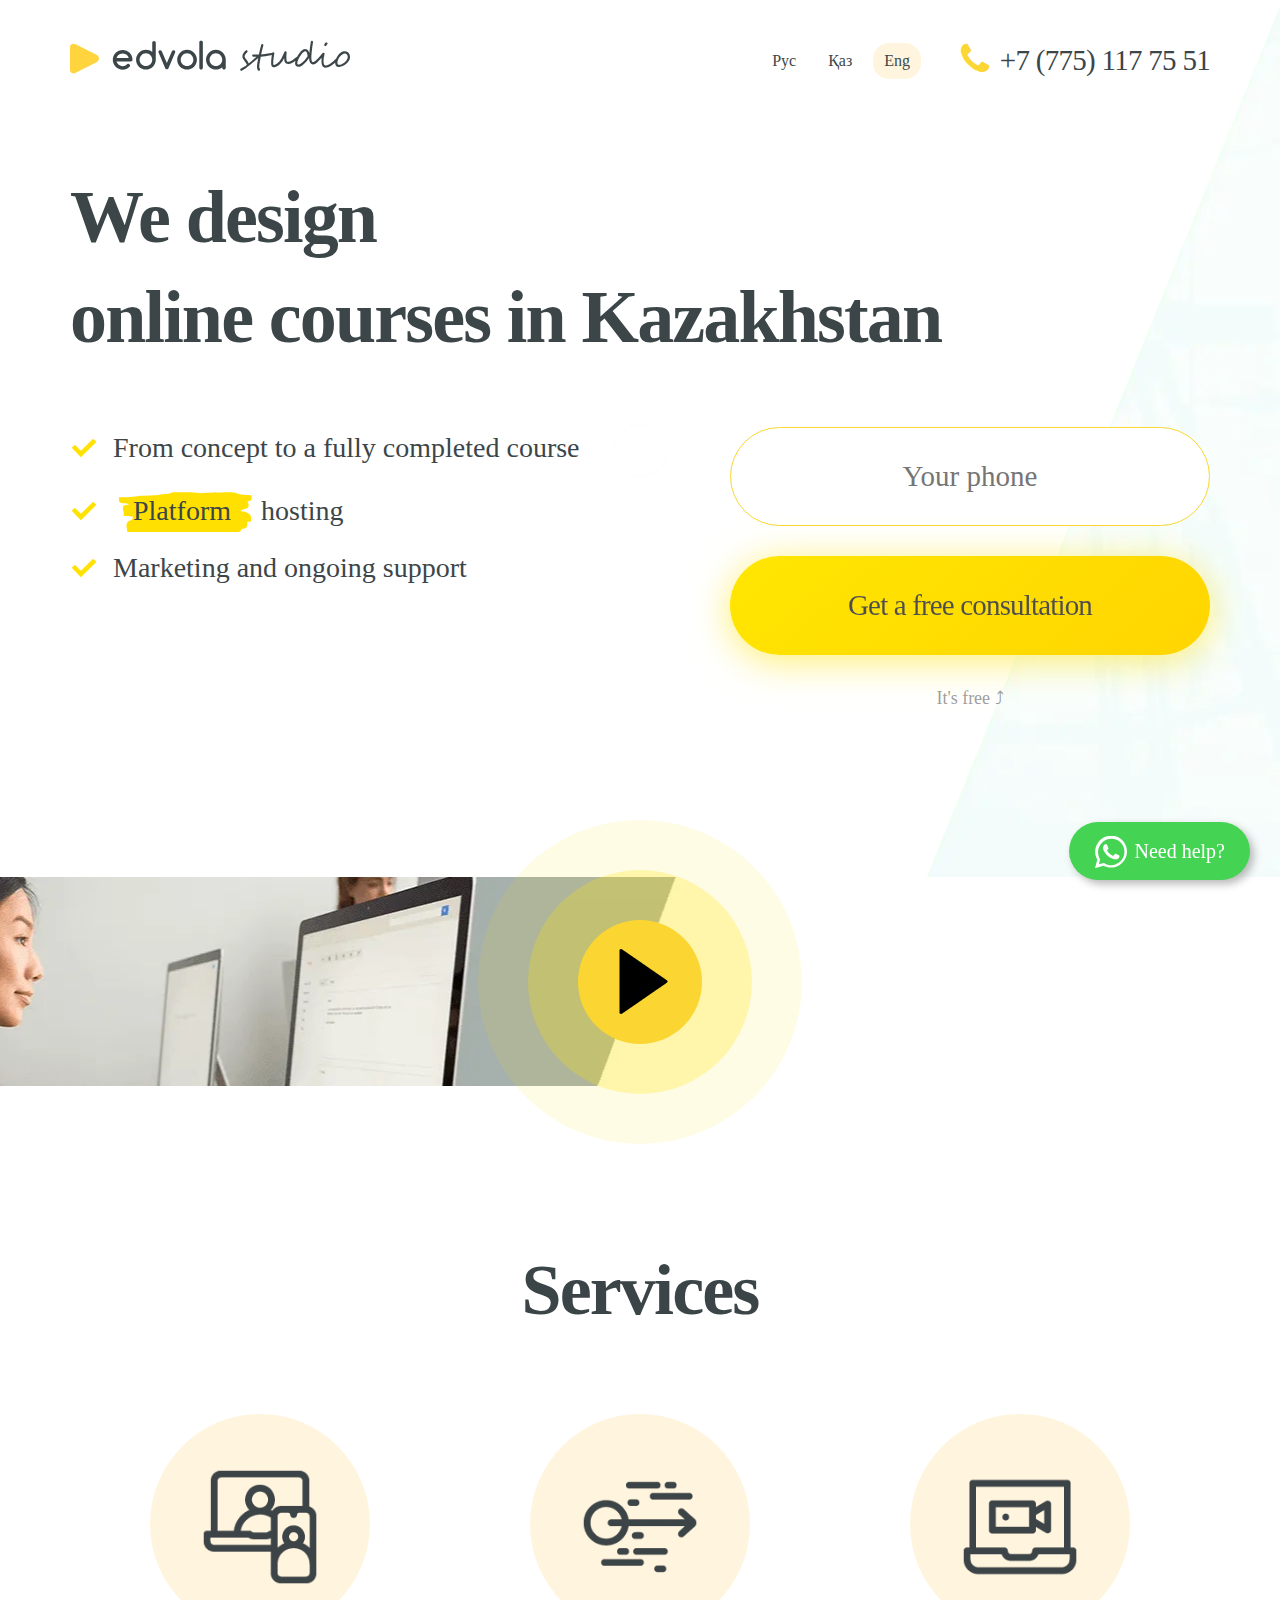
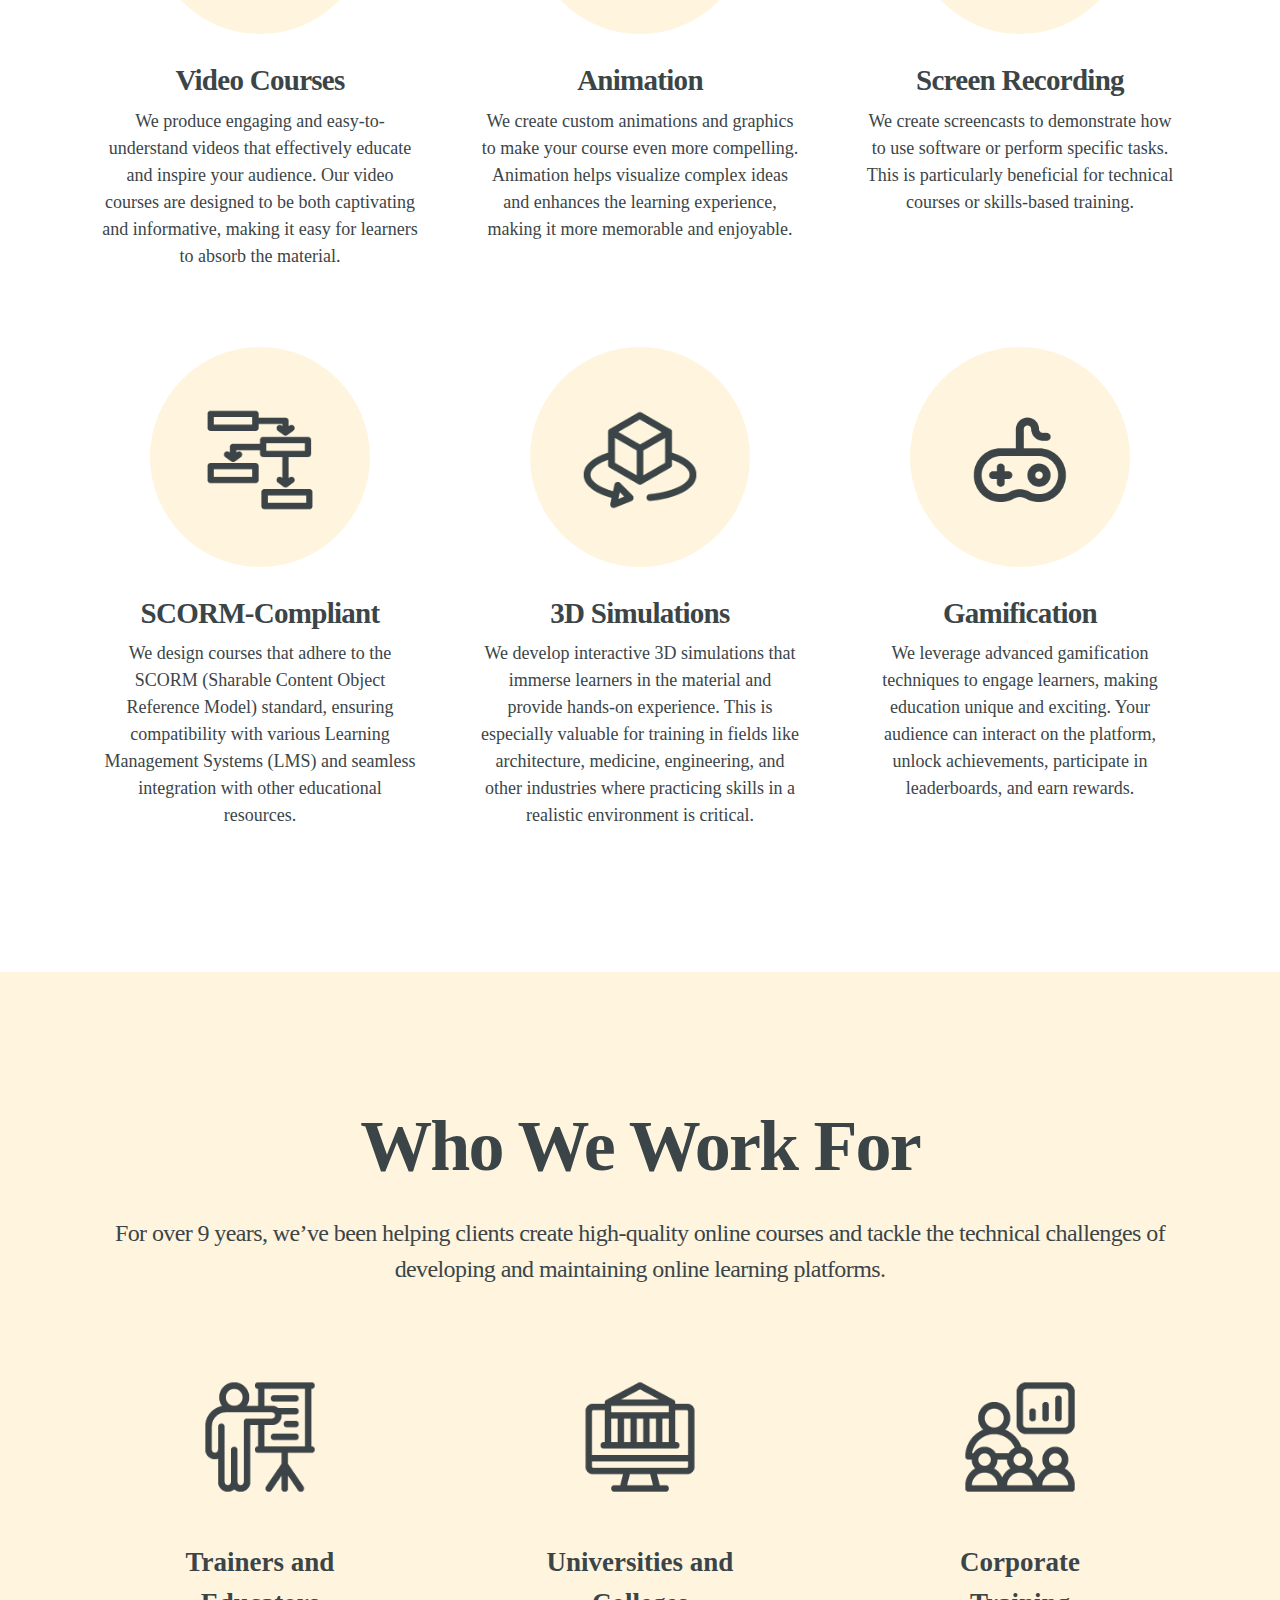
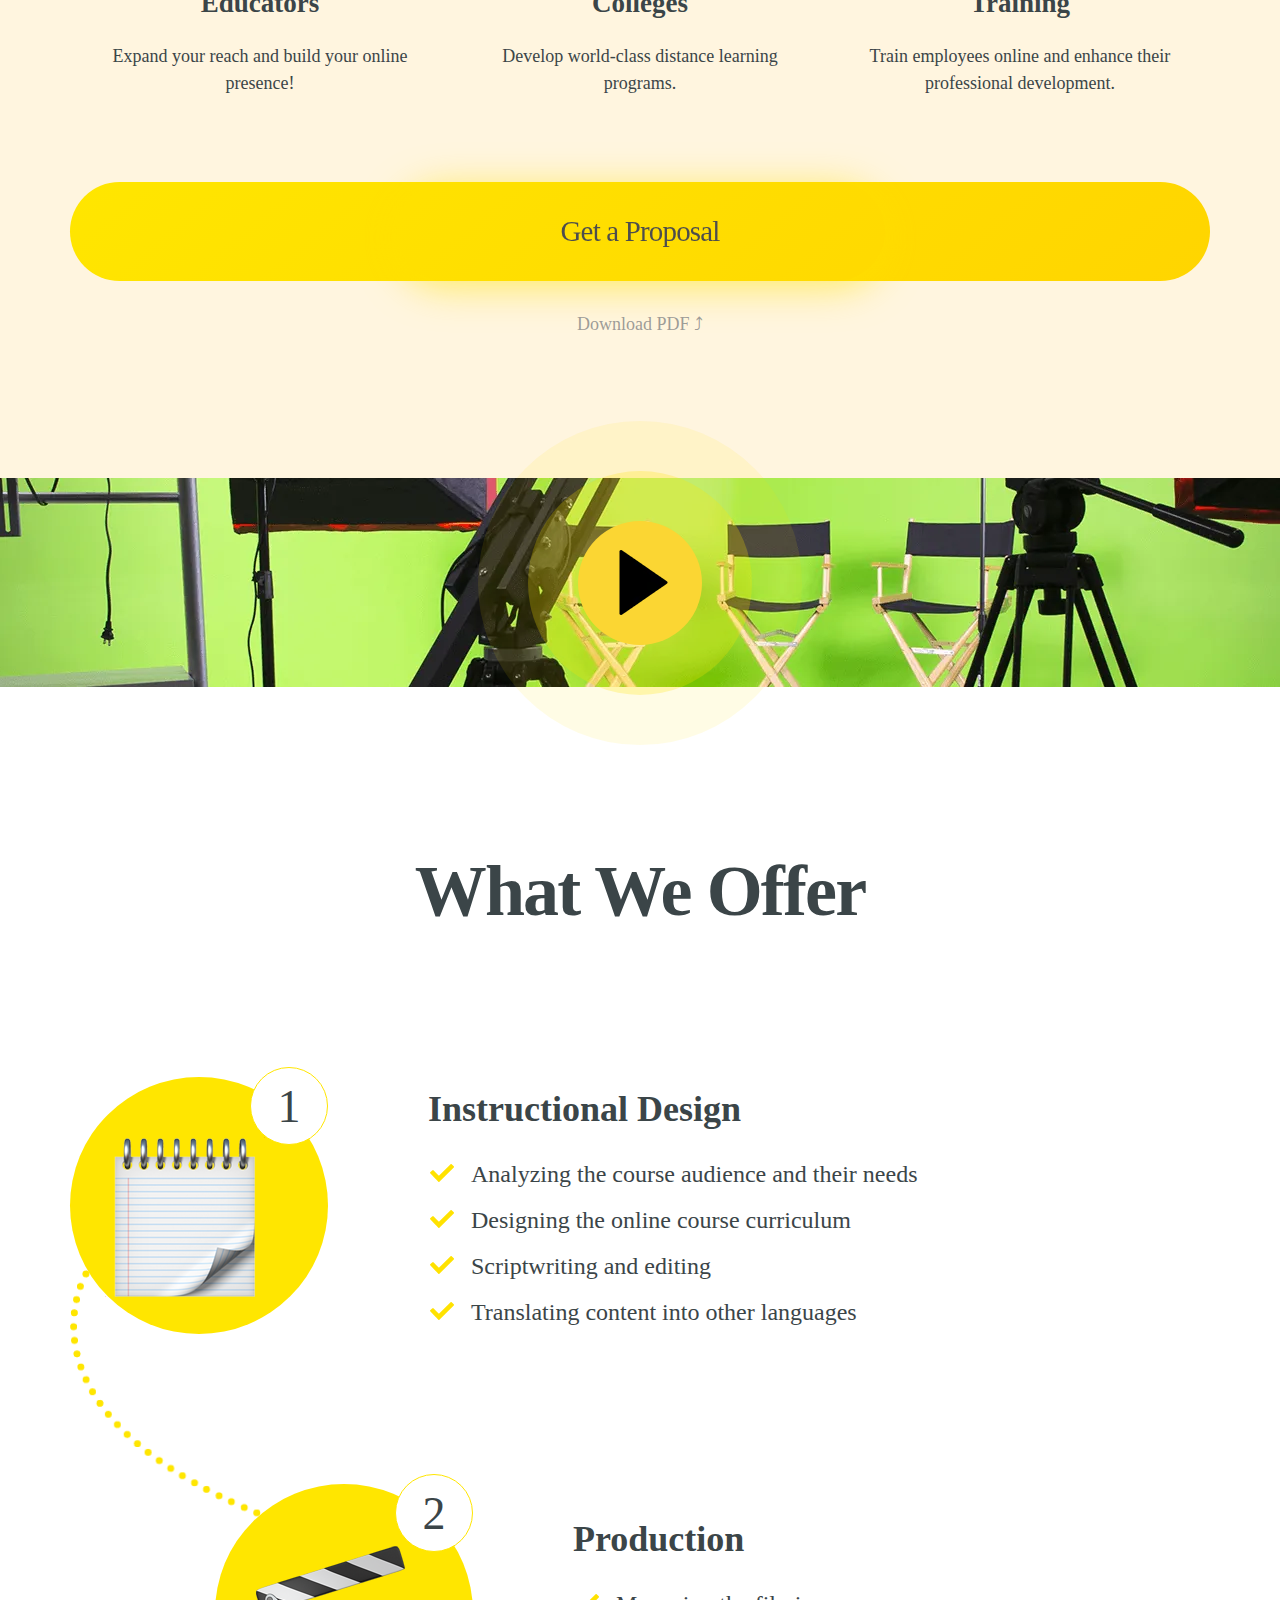
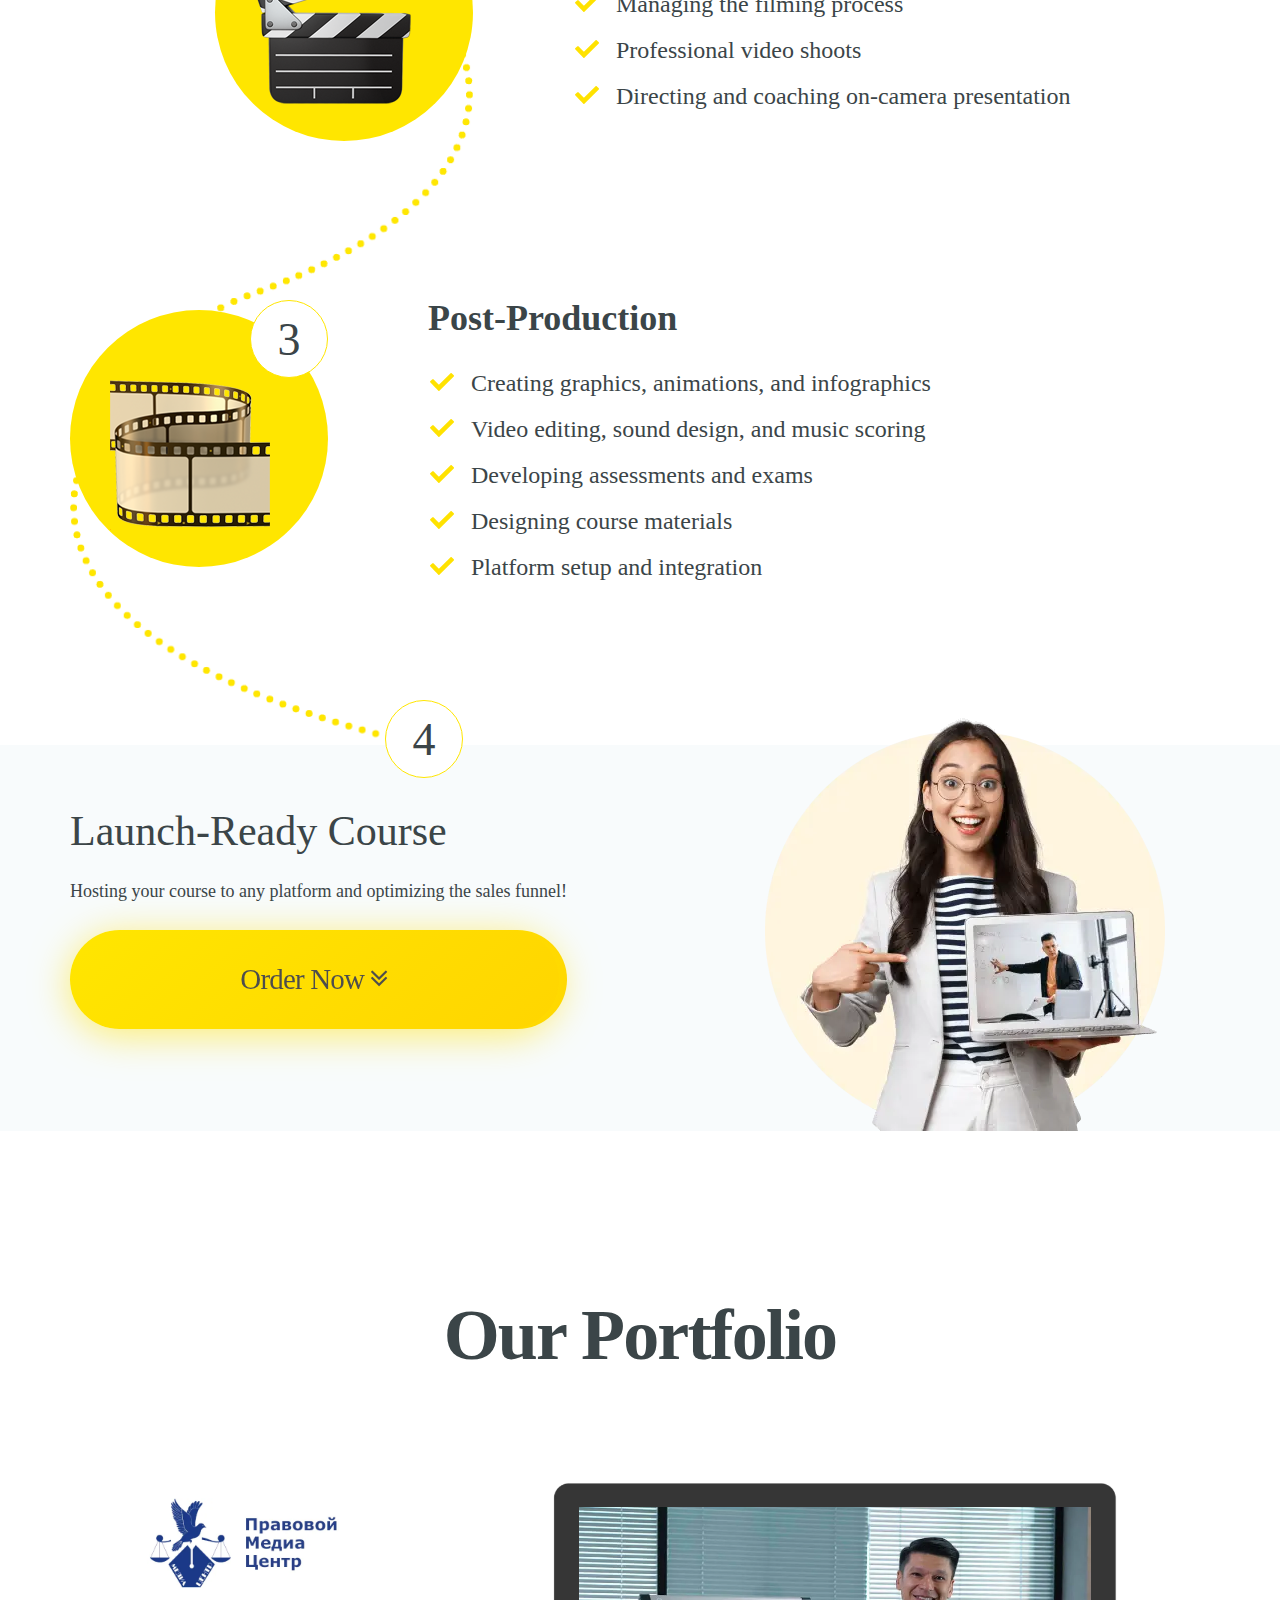
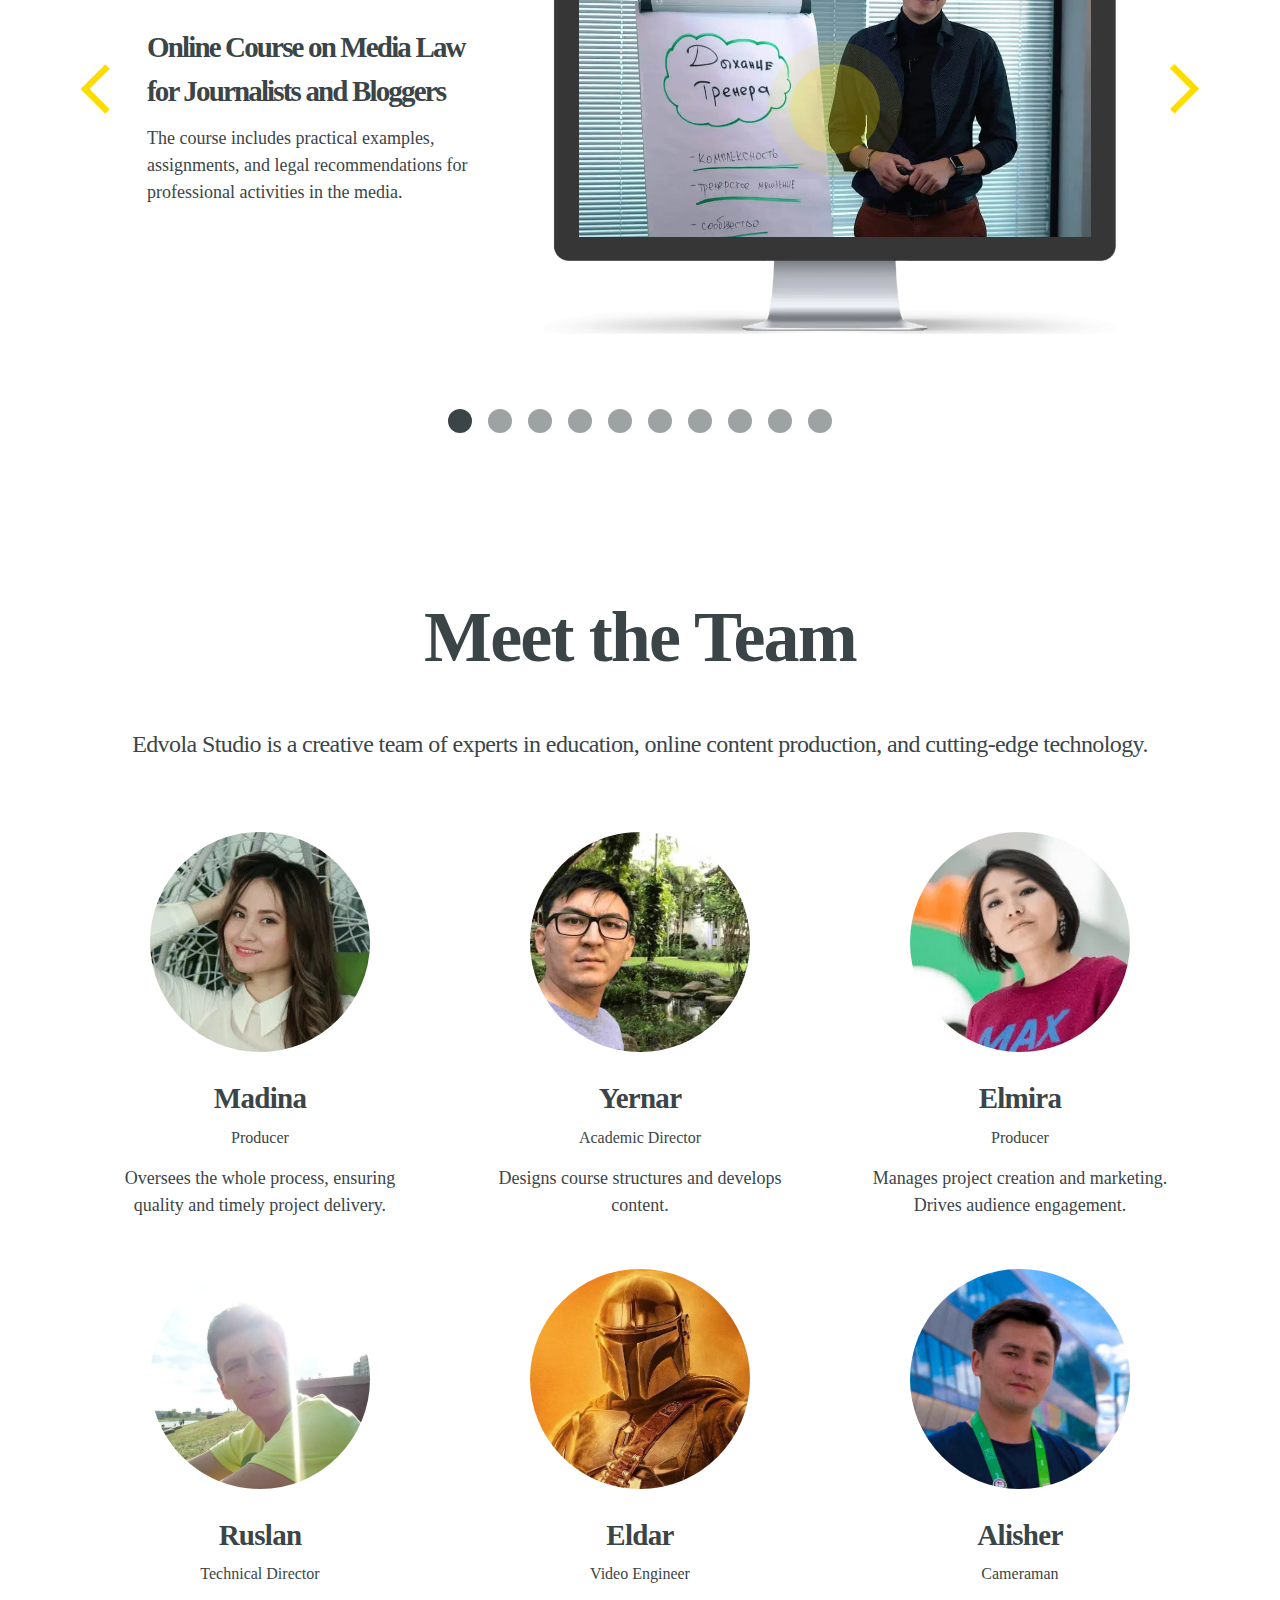
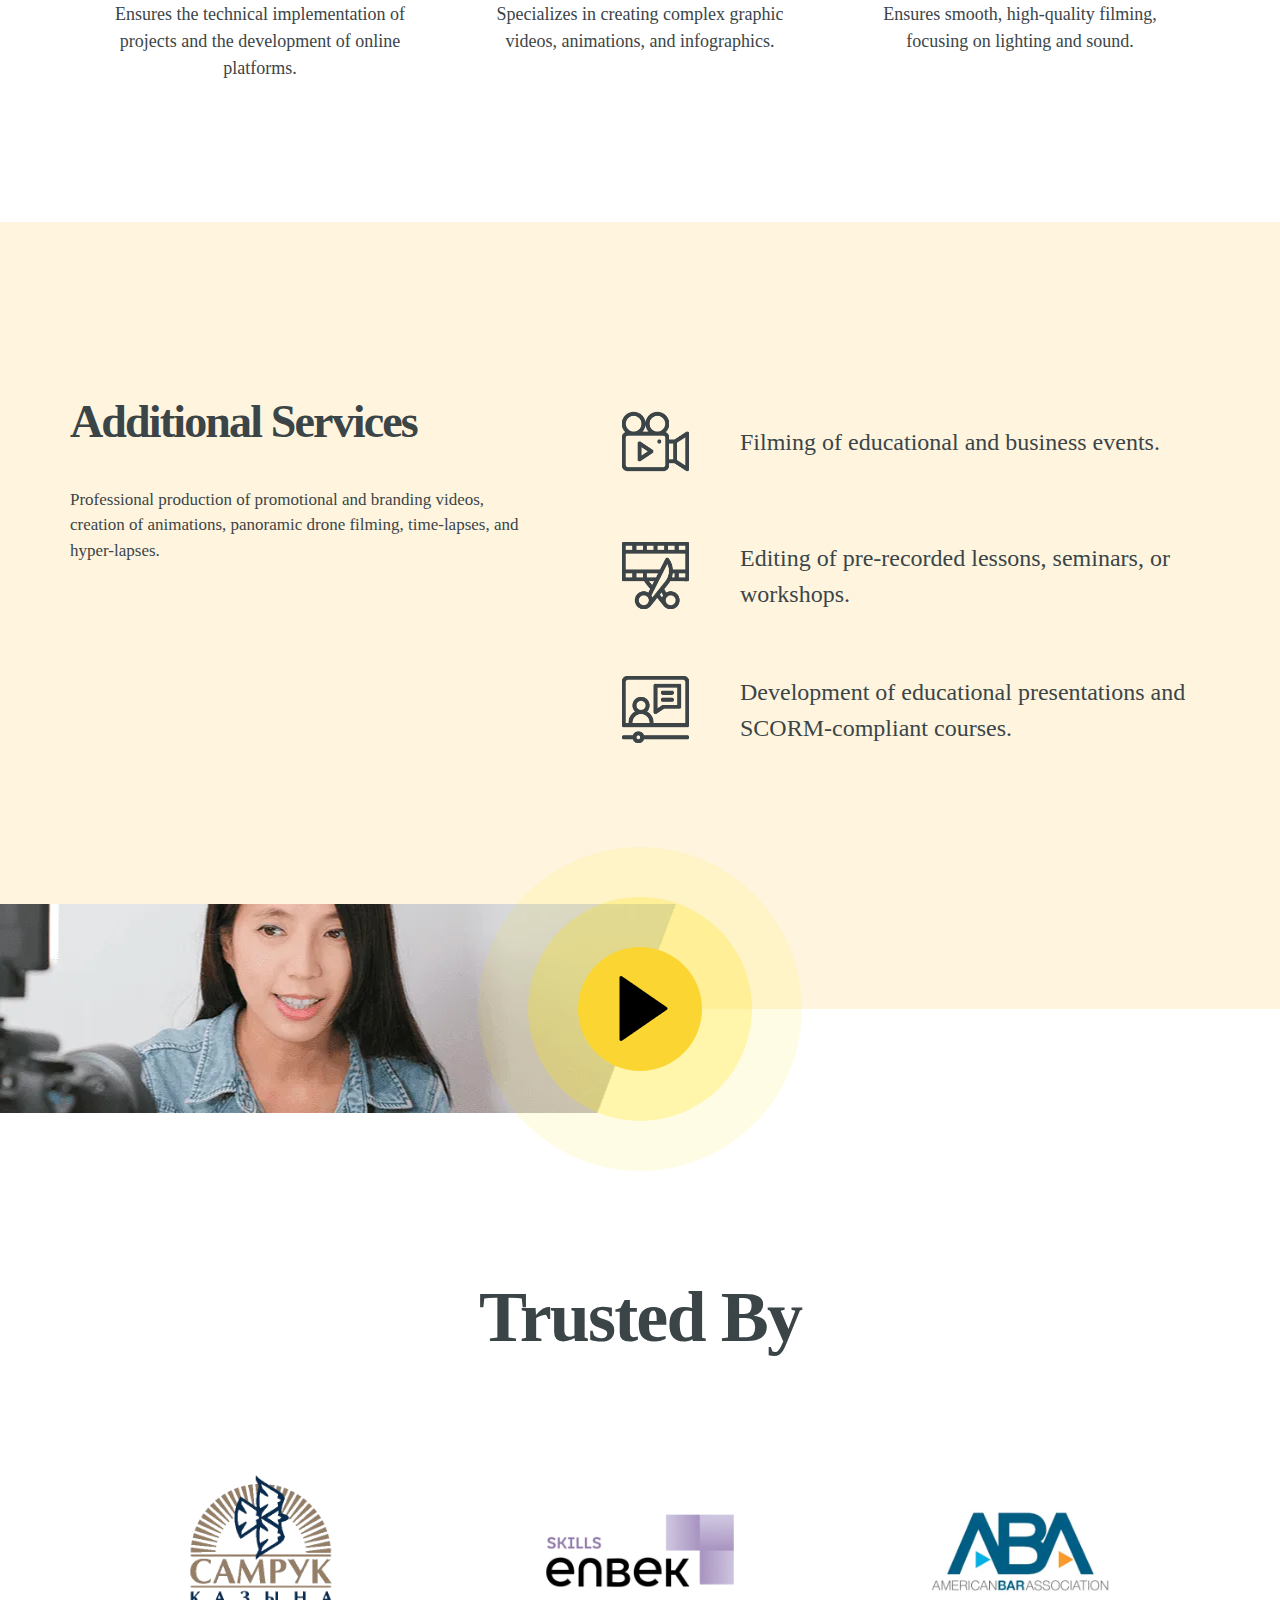
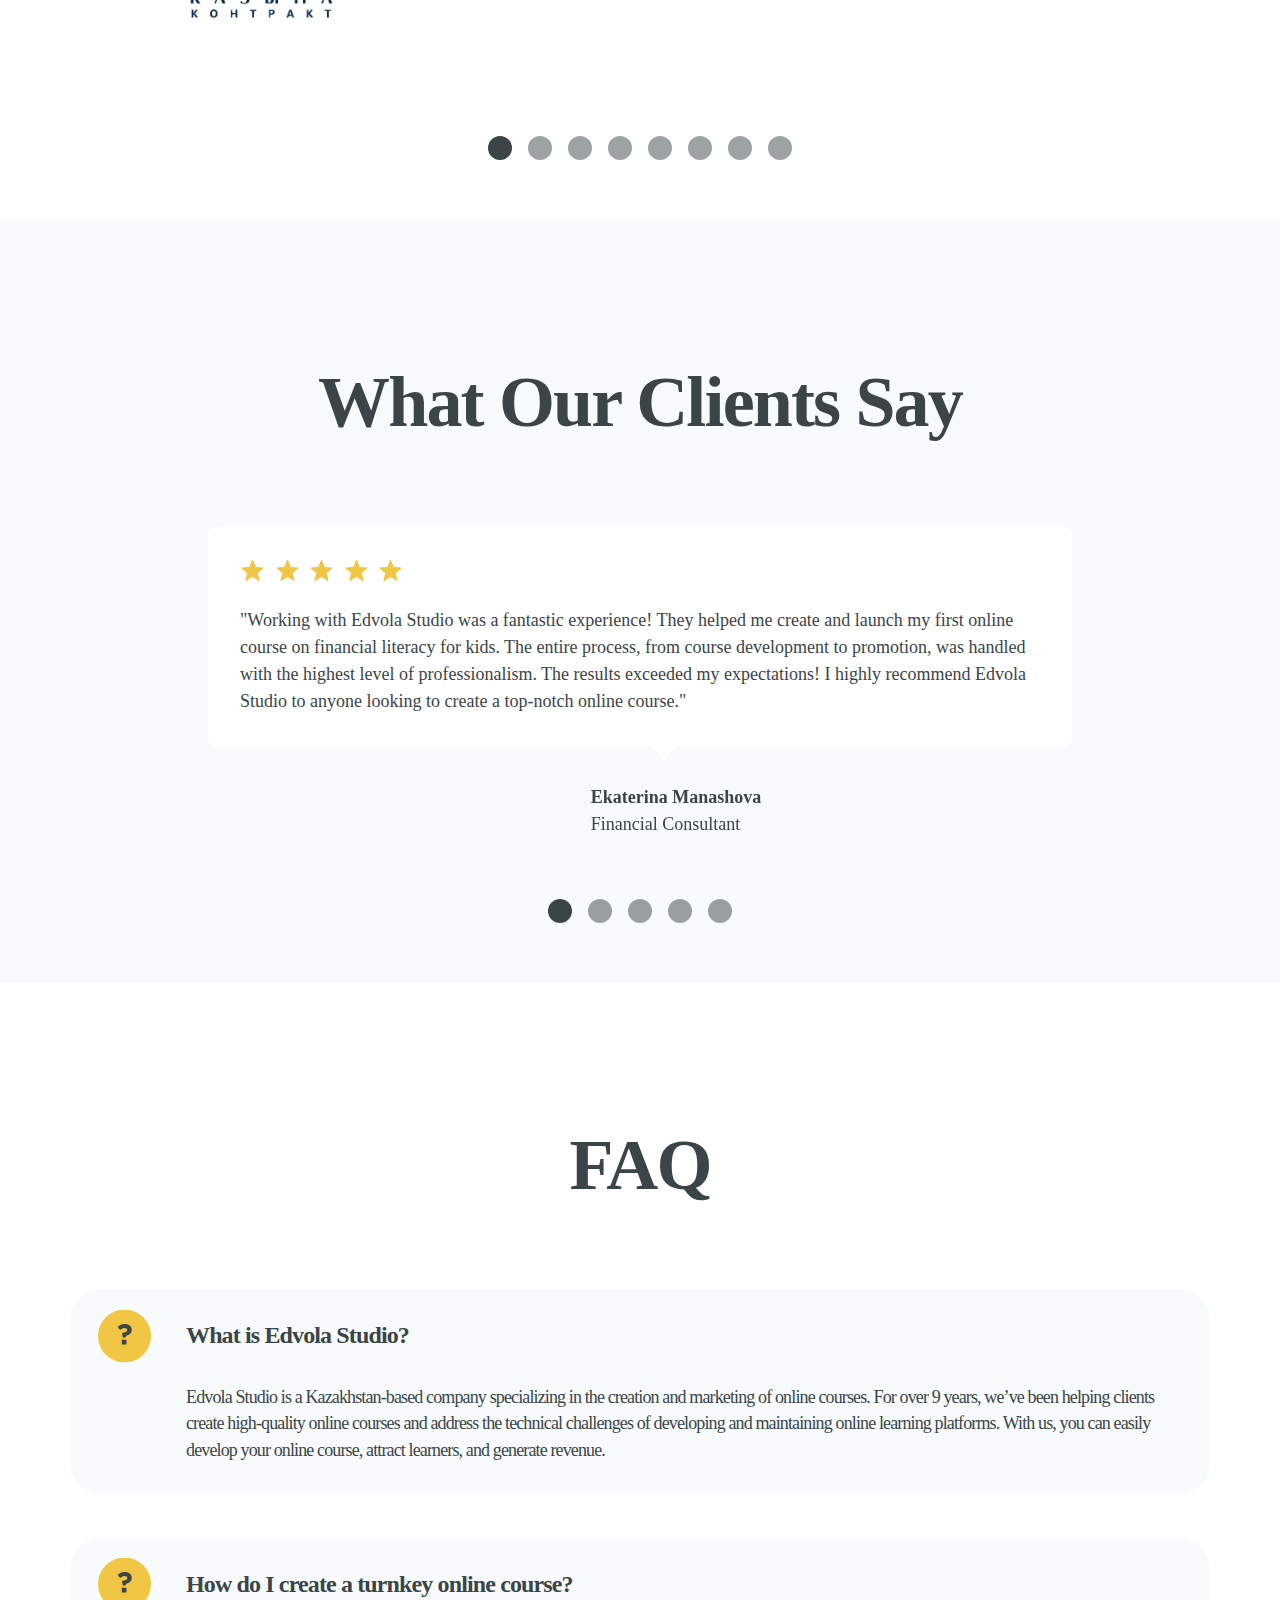
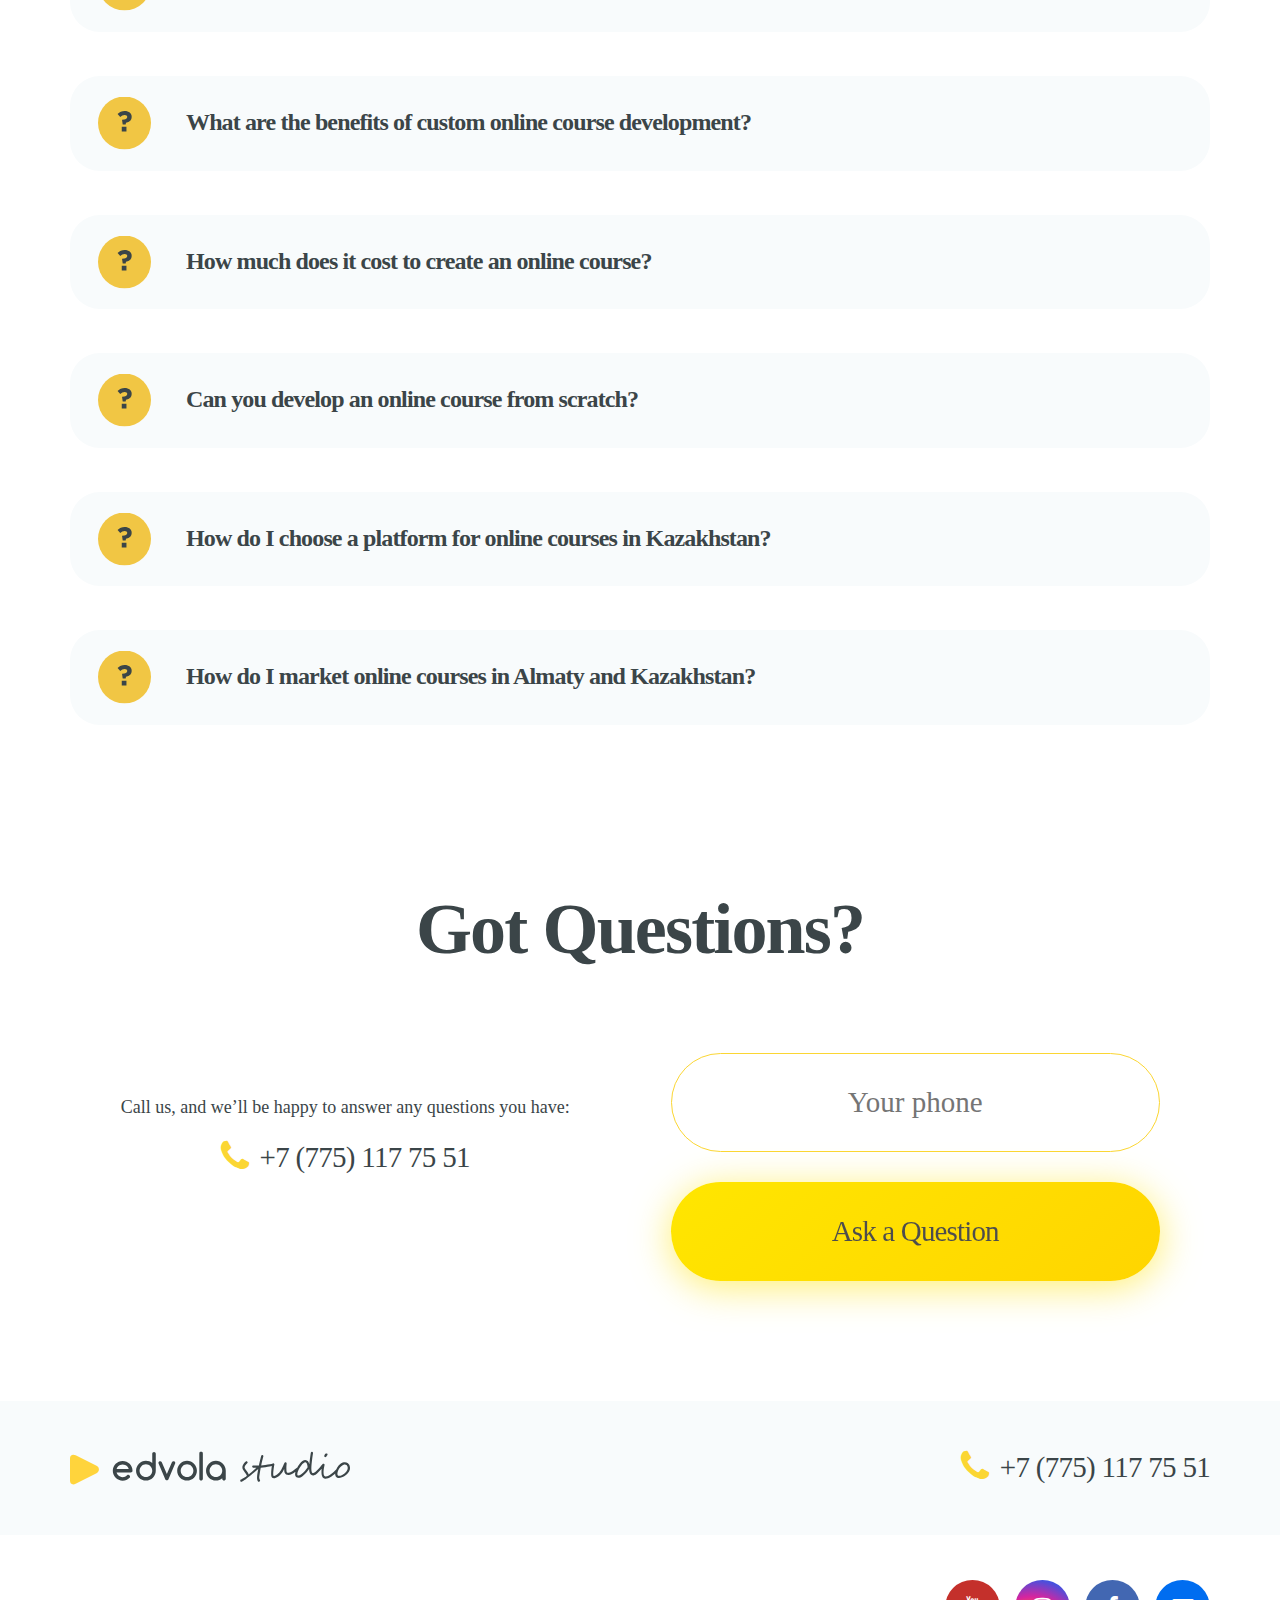
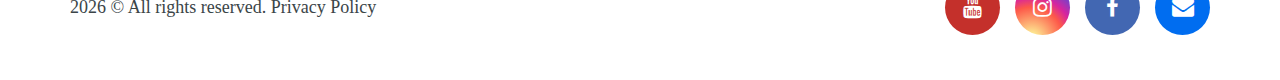
==== commit 9d54e120: "fix: add webp format" ====
--- a/en.html
+++ b/en.html
@@ -19,7 +19,7 @@
 	<meta property="og:type" content="website" />
 	<meta property="og:url" content="https://edvola.studio" />
 	<meta property="og:site_name" content="edvola.studio" />
-	<meta property="og:image" content="https://edvola.studio/assets/images/video-one-full.jpg" />
+	<meta property="og:image" content="https://edvola.studio/assets/images/video-one-full.webp" />
 	<meta property="og:description"
 		content="From an idea to a turnkey online course! Placement on online platforms, methodological and technical support. A strong team with more than 9 years of experience in online education." />
 
@@ -28,7 +28,7 @@
 	<meta name="twitter:title" content="Edvola Studio - Online Course Development in Almaty and Astana" />
 	<meta name="twitter:description"
 		content="ОFrom an idea to a turnkey online course! Placement on online platforms, methodological and technical support. A strong team with more than 9 years of experience in online education." />
-	<meta name="twitter:image" content="https://edvola.studio/assets/images/video-one-full.jpg" />
+	<meta name="twitter:image" content="https://edvola.studio/assets/images/video-one-full.webp" />
 
 	<link rel="canonical" href="https://edvola.studio/" />
 	<link rel="alternate" href="http://edvola.studio/" />
@@ -192,7 +192,7 @@
 
 	<!-- Video Section -->
 	<div class="video__section video__one">
-		<a href="assets/images/video-one-full.jpg" title="Watch video" class="play__ico"
+		<a href="assets/images/video-one-full.webp" title="Watch video" class="play__ico"
 			data-fancybox><span></span></a>
 	</div>
 	<!-- end Video Section -->
@@ -206,9 +206,9 @@
 				<span></span>
 			</div>
 			<div class="services__items flex">
-				<div class="item"><a title="Video Courses">
+				<div class="item"><a href="#" title="Video Courses">
 						<div class="item__ico">
-							<img src="assets/images/virtual-event.png" class="icons_services" alt="Video Courses"
+							<img src="assets/images/virtual-event.webp" class="icons_services" alt="Video Courses"
 								title="Video Courses">
 						</div>
 
@@ -217,18 +217,18 @@
 							<p>We produce engaging and easy-to-understand videos that effectively educate and inspire your audience. Our video courses are designed to be both captivating and informative, making it easy for learners to absorb the material.</p>
 						</div>
 					</a></div>
-				<div class="item"><a title="Animation">
+				<div class="item"><a href="#" title="Animation">
 						<div class="item__ico">
-							<img src="assets/images/acceleration.png" class="icons_services" alt="Animation" title="Animation">
+							<img src="assets/images/acceleration.webp" class="icons_services" alt="Animation" title="Animation">
 						</div>
 						<div class="item__content">
 							<b>Animation</b>
 							<p>We create custom animations and graphics to make your course even more compelling. Animation helps visualize complex ideas and enhances the learning experience, making it more memorable and enjoyable.</p>
 						</div>
 					</a></div>
-				<div class="item"><a title="Screen Recording">
+				<div class="item"><a href="#" title="Screen Recording">
 						<div class="item__ico">
-							<img src="assets/images/screen.png" class="icons_services" alt="Screen Recording"
+							<img src="assets/images/screen.webp" class="icons_services" alt="Screen Recording"
 								title="Screen Recording">
 						</div>
 						<div class="item__content">
@@ -238,19 +238,19 @@
 					</a></div>
 			</div><br>
 			<div class="services__items flex">
-				<div class="item"><a title="SCORM-Compliant Courses">
+				<div class="item"><a href="#" title="SCORM-Compliant Courses">
 						<!--href="#modal__team-1"-->
 						<div class="item__ico">
-							<img src="assets/images/plan.png" class="icons_services" alt="SCORM-Compliant Courses" title="SCORM-Compliant Courses">
+							<img src="assets/images/plan.webp" class="icons_services" alt="SCORM-Compliant Courses" title="SCORM-Compliant Courses">
 						</div>
 						<div class="item__content">
 							<b>SCORM-Compliant</b>
 							<p>We design courses that adhere to the SCORM (Sharable Content Object Reference Model) standard, ensuring compatibility with various Learning Management Systems (LMS) and seamless integration with other educational resources.</p>
 						</div>
 					</a></div>
-				<div class="item"><a title="3D Simulations">
+				<div class="item"><a href="#" title="3D Simulations">
 						<div class="item__ico">
-							<img src="assets/images/3d-view (1).png" class="icons_services" alt="3D Simulations"
+							<img src="assets/images/3d-view.webp" class="icons_services" alt="3D Simulations"
 								title="3D Simulations">
 						</div>
 						<div class="item__content">
@@ -258,9 +258,9 @@
 							<p>We develop interactive 3D simulations that immerse learners in the material and provide hands-on experience. This is especially valuable for training in fields like architecture, medicine, engineering, and other industries where practicing skills in a realistic environment is critical.</p>
 						</div>
 					</a></div>
-				<div class="item"><a title="Gamification">
+				<div class="item"><a href="#" title="Gamification">
 						<div class="item__ico">
-							<img src="assets/images/gamification_6570640.png" class="icons_services" alt="Gamification"
+							<img src="assets/images/gamification.webp" class="icons_services" alt="Gamification"
 								title="Gamification">
 						</div>
 						<div class="item__content">
@@ -283,7 +283,7 @@
 			<div class="about__items flex">
 				<div class="item">
 					<div class="item__ico">
-						<img src="assets/images/presentation (2).png" class="icons" alt="Trainers and Educators"
+						<img src="assets/images/presentation (2).webp" class="icons" alt="Trainers and Educators"
 							title="Trainers and Educators">
 					</div>
 					<div class="item__content">
@@ -293,7 +293,7 @@
 				</div>
 				<div class="item">
 					<div class="item__ico">
-						<img src="assets/images/online-university.png" class="icons" alt="Университеты и обучающие компании"
+						<img src="assets/images/online-university.webp" class="icons" alt="Университеты и обучающие компании"
 							title="Университеты и обучающие компании">
 					</div>
 					<div class="item__content">
@@ -303,7 +303,7 @@
 				</div>
 				<div class="item">
 					<div class="item__ico">
-						<img src="assets/images/presentation (1).png" class="icons" alt="Корпоративный сектор"
+						<img src="assets/images/presentation (1).webp" class="icons" alt="Корпоративный сектор"
 							title="Корпоративный сектор">
 					</div>
 					<div class="item__content">
@@ -328,7 +328,7 @@
 
 	<!-- Video Section -->
 	<div class="video__section video__two">
-		<a href="assets/images/video-two-full.jpg" title="Watch video" class="play__ico"
+		<a href="assets/images/video-two-full.webp" title="Watch video" class="play__ico"
 			data-fancybox><span></span></a>
 	</div>
 	<!-- end Video Section -->
@@ -406,10 +406,10 @@
 					</div>
 				</div>
 				<div class="offer__items--img">
-					<img src="./assets/images/ing-wumen-pc.png" alt="img">
+					<img src="./assets/images/ing-wumen-pc.webp" alt="img">
 				</div>
 				<!--<div class="item__video">
-					<div class="item__bg" style='background: url("assets/images/screenshot_1.jpg");background-size: cover;background-position: center;'>
+					<div class="item__bg" style='background: url("assets/images/screenshot_1.webp");background-size: cover;background-position: center;'>
 						<a href="https://www.youtube.com/watch?v=qSv38IMriu4" title="Смотреть видео" class="play__ico small_" data-fancybox><span></span></a>
 					</div>
 				</div>-->
@@ -428,13 +428,13 @@
 				<div class="portfoli-items js-portfoli-items">
 					<div class="portfoli-items__grid">
 						<div class="portfoli-items__txt">
-							<img src="./assets/images/portfolio-1.png" class="portfolio__item" alt="logo">
+							<img src="./assets/images/portfolio-1.webp" class="portfolio__item" alt="logo">
 							<h3 class="portfolio__item">Online Course on Media Law for Journalists and Bloggers</h3>
 							<p>The course includes practical examples, assignments, and legal recommendations for professional activities in the media.</p>
 						</div>
 						<div class="portfoli-items__item">
 							<div class="item__bg"
-								style='background: url("assets/images/screenshot_1.jpg");background-size: cover; background-position: center; height: 66%; width: 86%; margin-left: 7%;'>
+								style='background: url("assets/images/screenshot_1.webp");background-size: cover; background-position: center; height: 66%; width: 86%; margin-left: 7%;'>
 								<a href="https://youtu.be/q4YOmsTgaUw" title="Watch video" class="play__ico small_"
 									data-fancybox></a>
 							</div>
@@ -442,13 +442,13 @@
 					</div>
 					<div class="portfoli-items__grid">
 						<div class="portfoli-items__txt">
-							<img src="./assets/images/portfolio-2.png" class="portfolio__item" alt="logo">
+							<img src="./assets/images/portfolio-2.webp" class="portfolio__item" alt="logo">
 							<h3 class="portfolio__item">Animated Educational Videos on Working with the ISEZ 2.0</h3>
 							<p>The videos are designed to simplify the learning process and enhance the system's usability.</p>
 						</div>
 						<div class="portfoli-items__item">
 							<div class="item__bg"
-								style='background: url("assets/images/screenshot_3.jpg");background-size: cover; background-position: center; height: 66%; width: 86%; margin-left: 7%;'>
+								style='background: url("assets/images/screenshot_3.webp");background-size: cover; background-position: center; height: 66%; width: 86%; margin-left: 7%;'>
 								<a href="https://youtu.be/AvsoNJUrDk4" title="Watch video" class="play__ico small_"
 									data-fancybox><span></span></a>
 							</div>
@@ -456,14 +456,14 @@
 					</div>
 					<div class="portfoli-items__grid">
 						<div class="portfoli-items__txt">
-							<img src="./assets/images/portfolio-2.png" class="portfolio__item" alt="logo">
+							<img src="./assets/images/portfolio-2.webp" class="portfolio__item" alt="logo">
 							<h3 class="portfolio__item">Informational Animated Video on Import Substitution</h3>
 							<p>The video explains the key aspects of the state program and the mechanisms of its implementation in simple and accessible language.
 							</p>
 						</div>
 						<div class="portfoli-items__item">
 							<div class="item__bg"
-								style='background: url("assets/images/screenshot_4.jpg");background-size: cover; background-position: center; height: 66%; width: 86%; margin-left: 7%;'>
+								style='background: url("assets/images/screenshot_4.webp");background-size: cover; background-position: center; height: 66%; width: 86%; margin-left: 7%;'>
 								<a href="https://youtu.be/xmXlJWBUlIU" title="Watch video" class="play__ico small_"
 									data-fancybox><span></span></a>
 							</div>
@@ -471,14 +471,14 @@
 					</div>
 					<div class="portfoli-items__grid">
 						<div class="portfoli-items__txt">
-							<img src="./assets/images/portfolio-2.png" class="portfolio__item" alt="logo">
+							<img src="./assets/images/portfolio-2.webp" class="portfolio__item" alt="logo">
 							<h3 class="portfolio__item">Promotional Video on the New Features of the Procurement Platform
 							</h3>
 							<p>The video highlights the updates to the interface and tools designed to improve the efficiency of procurement processes.</p>
 						</div>
 						<div class="portfoli-items__item">
 							<div class="item__bg"
-								style='background: url("assets/images/screenshot_5.jpg");background-size: cover; background-position: center; height: 66%; width: 86%; margin-left: 7%;'>
+								style='background: url("assets/images/screenshot_5.webp");background-size: cover; background-position: center; height: 66%; width: 86%; margin-left: 7%;'>
 								<a href="https://youtu.be/D6-4oQxqWRc" title="Watch video" class="play__ico small_"
 									data-fancybox><span></span></a>
 							</div>
@@ -486,13 +486,13 @@
 					</div>
 					<div class="portfoli-items__grid">
 						<div class="portfoli-items__txt">
-							<img src="./assets/images/portfolio-5.png" class="portfolio__item" alt="logo">
+							<img src="./assets/images/portfolio-5.webp" class="portfolio__item" alt="logo">
 							<h3 class="portfolio__item">Career Development Course in Kazakh and Russian</h3>
 							<p>The course covers essential skills and strategies for successful career growth, tailored to the Kazakhstani job market.</p>
 						</div>
 						<div class="portfoli-items__item">
 							<div class="item__bg"
-								style='background: url("assets/images/screenshot_7.jpg");background-size: cover; background-position: center; height: 66%; width: 86%; margin-left: 7%;'>
+								style='background: url("assets/images/screenshot_7.webp");background-size: cover; background-position: center; height: 66%; width: 86%; margin-left: 7%;'>
 								<a href="https://www.youtube.com/watch?v=W0S9uQ7obbE" title="Watch video"
 									class="play__ico small_" data-fancybox><span></span></a>
 							</div>
@@ -500,13 +500,13 @@
 					</div>
 					<div class="portfoli-items__grid">
 						<div class="portfoli-items__txt">
-							<img src="./assets/images/portfolio-6.png" class="portfolio__item" alt="logo">
+							<img src="./assets/images/portfolio-6.webp" class="portfolio__item" alt="logo">
 							<h3 class="portfolio__item">Corporate Online Course on Anti-Corruption</h3>
 							<p>КThe course includes interactive tasks, case studies, and tests to assess material comprehension.</p>
 						</div>
 						<div class="portfoli-items__item">
 							<div class="item__bg"
-								style='background: url("assets/images/screenshot_7.jpg");background-size: cover; background-position: center; height: 66%; width: 86%; margin-left: 7%;'>
+								style='background: url("assets/images/screenshot_7.webp");background-size: cover; background-position: center; height: 66%; width: 86%; margin-left: 7%;'>
 								<a href="https://www.youtube.com/watch?v=W0S9uQ7obbE" title="Watch video"
 									class="play__ico small_" data-fancybox><span></span></a>
 							</div>
@@ -514,13 +514,13 @@
 					</div>
 					<div class="portfoli-items__grid">
 						<div class="portfoli-items__txt">
-							<img src="./assets/images/portfolio-7.png" class="portfolio__item" alt="logo">
+							<img src="./assets/images/portfolio-7.webp" class="portfolio__item" alt="logo">
 							<h3 class="portfolio__item">"Breath of the Trainer" Course for Business Trainer Ildar Valiullov</h3>
 							<p>The course is dedicated to training methodologies, developing leadership qualities, and audience management, with a focus on practical skills and exercises.</p>
 						</div>
 						<div class="portfoli-items__item">
 							<div class="item__bg"
-								style='background: url("assets/images/screenshot_7.jpg");background-size: cover; background-position: center; height: 66%; width: 86%; margin-left: 7%;'>
+								style='background: url("assets/images/screenshot_7.webp");background-size: cover; background-position: center; height: 66%; width: 86%; margin-left: 7%;'>
 								<a href="https://www.youtube.com/watch?v=W0S9uQ7obbE" title="Watch video"
 									class="play__ico small_" data-fancybox><span></span></a>
 							</div>
@@ -528,13 +528,13 @@
 					</div>
 					<div class="portfoli-items__grid">
 						<div class="portfoli-items__txt">
-							<img src="./assets/images/portfolio-8.png" class="portfolio__item" alt="logo">
+							<img src="./assets/images/portfolio-8.webp" class="portfolio__item" alt="logo">
 							<h3 class="portfolio__item">Online Course on Civil Society Development in Kazakhstan</h3>
 							<p>The course covers key topics related to citizen participation in social processes and offers recommendations for implementing civic initiatives.</p>
 						</div>
 						<div class="portfoli-items__item">
 							<div class="item__bg"
-								style='background: url("assets/images/screenshot_7.jpg");background-size: cover; background-position: center; height: 66%; width: 86%; margin-left: 7%;'>
+								style='background: url("assets/images/screenshot_7.webp");background-size: cover; background-position: center; height: 66%; width: 86%; margin-left: 7%;'>
 								<a href="https://www.youtube.com/watch?v=W0S9uQ7obbE" title="Watch video"
 									class="play__ico small_" data-fancybox><span></span></a>
 							</div>
@@ -548,7 +548,7 @@
 						</div>
 						<div class="portfoli-items__item">
 							<div class="item__bg"
-								style='background: url("assets/images/screenshot_7.jpg");background-size: cover; background-position: center; height: 66%; width: 86%; margin-left: 7%;'>
+								style='background: url("assets/images/screenshot_7.webp");background-size: cover; background-position: center; height: 66%; width: 86%; margin-left: 7%;'>
 								<a href="https://www.youtube.com/watch?v=W0S9uQ7obbE" title="Watch video"
 									class="play__ico small_" data-fancybox><span></span></a>
 							</div>
@@ -556,13 +556,13 @@
 					</div>
 					<div class="portfoli-items__grid">
 						<div class="portfoli-items__txt">
-							<img src="./assets/images/portfolio-10.png" class="portfolio__item" alt="logo">
+							<img src="./assets/images/portfolio-10.webp" class="portfolio__item" alt="logo">
 							<h3 class="portfolio__item">Online Courses on In-Demand Skills in the Job Market</h3>
 							<p>The courses cover topics ranging from digital competencies to soft skills, intended for quick learning and practical application.</p>
 						</div>
 						<div class="portfoli-items__item">
 							<div class="item__bg"
-								style='background: url("assets/images/screenshot_7.jpg");background-size: cover; background-position: center; height: 66%; width: 86%; margin-left: 7%;'>
+								style='background: url("assets/images/screenshot_7.webp");background-size: cover; background-position: center; height: 66%; width: 86%; margin-left: 7%;'>
 								<a href="https://www.youtube.com/watch?v=W0S9uQ7obbE" title="Watch video"
 									class="play__ico small_" data-fancybox><span></span></a>
 							</div>
@@ -582,9 +582,9 @@
 				<span>Edvola Studio is a creative team of experts in education, online content production, and cutting-edge technology.</span>
 			</div>
 			<div class="team__items flex">
-				<div class="item"><a title="Мадина">
+				<div class="item"><a href="#" title="Мадина">
 						<div class="item__ico"
-							style='background: url("assets/images/team-2.jpg");background-size: cover;background-position: center;'>
+							style='background: url("assets/images/team-2.webp");background-size: cover;background-position: center;'>
 						</div>
 						<div class="item__content">
 							<b>Madina</b>
@@ -592,9 +592,9 @@
 							<p>Oversees the whole process, ensuring quality and timely project delivery.</p>
 						</div>
 					</a></div>
-				<div class="item"><a title="Ернар">
+				<div class="item"><a href="#" title="Ернар">
 						<div class="item__ico"
-							style='background: url("assets/images/team-4.jpg");background-size: cover;background-position: center;'>
+							style='background: url("assets/images/team-4.webp");background-size: cover;background-position: center;'>
 						</div>
 						<div class="item__content">
 							<b>Yernar</b>
@@ -602,9 +602,9 @@
 							<p>Designs course structures and develops content.</p>
 						</div>
 					</a></div>
-				<div class="item"><a title="Эльмира">
+				<div class="item"><a href="#" title="Эльмира">
 						<div class="item__ico"
-							style='background: url("assets/images/team-3.jpg");background-size: cover;background-position: center;'>
+							style='background: url("assets/images/team-3.webp");background-size: cover;background-position: center;'>
 						</div>
 						<div class="item__content">
 							<b>Elmira</b>
@@ -614,10 +614,10 @@
 					</a></div>
 			</div>
 			<div class="team__items flex">
-				<div class="item"><a title="Руслан">
+				<div class="item"><a href="#" title="Руслан">
 						<!--href="#modal__team-1"-->
 						<div class="item__ico"
-							style='background: url("assets/images/team-1.jpg");background-size: cover;background-position: center;'>
+							style='background: url("assets/images/team-1.webp");background-size: cover;background-position: center;'>
 						</div>
 						<div class="item__content">
 							<b>Ruslan</b>
@@ -625,9 +625,9 @@
 							<p>Ensures the technical implementation of projects and the development of online platforms.</p>
 						</div>
 					</a></div>
-				<div class="item"><a title="Ксения">
+				<div class="item"><a href="#" title="Ксения">
 						<div class="item__ico"
-							style='background: url("assets/images/team-5.jpg");background-size: cover;background-position: center;'>
+							style='background: url("assets/images/team-5.webp");background-size: cover;background-position: center;'>
 						</div>
 						<div class="item__content">
 							<b>Eldar</b>
@@ -635,9 +635,9 @@
 							<p>Specializes in creating complex graphic videos, animations, and infographics.</p>
 						</div>
 					</a></div>
-				<div class="item"><a title="Алишер">
+				<div class="item"><a href="#" title="Алишер">
 						<div class="item__ico"
-							style='background: url("assets/images/team-6.jpg");background-size: cover;background-position: center;'>
+							style='background: url("assets/images/team-6.webp");background-size: cover;background-position: center;'>
 						</div>
 						<div class="item__content">
 							<b>Alisher</b>
@@ -669,7 +669,7 @@
 					</div>
 					<div class="item flex">
 						<div class="item__ico">
-							<img src="assets/images/video-editing.png" class="icons"
+							<img src="assets/images/video-editing.webp" class="icons"
 								alt="Монтаж уже отснятых курсов, семинаров или тренингов"
 								title="Монтаж курсов, семинаров, тренингов">
 						</div>
@@ -677,7 +677,7 @@
 					</div>
 					<div class="item flex">
 						<div class="item__ico">
-							<img src="assets/images/interview.png" class="icons" alt="Съёмка и монтаж любой видеопродукции"
+							<img src="assets/images/interview.webp" class="icons" alt="Съёмка и монтаж любой видеопродукции"
 								title="Съёмка и монтаж любой видеопродукции">
 						</div>
 						<div class="item__content_">Development of educational presentations and SCORM-compliant courses.</div>
@@ -690,7 +690,7 @@
 
 	<!-- Video Section -->
 	<div class="video__section video__four">
-		<a href="assets/images/video-four-full.jpg" title="Заставка" class="play__ico" data-fancybox><span></span></a>
+		<a href="assets/images/video-four-full.webp" title="Заставка" class="play__ico" data-fancybox><span></span></a>
 	</div>
 	<!-- end Video Section -->
 
@@ -704,42 +704,42 @@
 				<div class="slider-clients js-slider-clients">
 					<div class="item">
 						<div class="item__ico"
-							style='background: url("assets/images/clients-1.png");background-size: cover;background-position: center;'>
+							style='background: url("assets/images/clients-1.webp");background-size: cover;background-position: center;'>
 						</div>
 					</div>
 					<div class="item">
 						<div class="item__ico"
-							style='background: url("assets/images/clients-2.png");background-size: cover;background-position: center;'>
+							style='background: url("assets/images/clients-2.webp");background-size: cover;background-position: center;'>
 						</div>
 					</div>
 					<div class="item">
 						<div class="item__ico"
-							style='background: url("assets/images/clients-3.png");background-size: cover;background-position: center;'>
+							style='background: url("assets/images/clients-3.webp");background-size: cover;background-position: center;'>
 						</div>
 					</div>
 					<div class="item">
 						<div class="item__ico"
-							style='background: url("assets/images/clients-4.png");background-size: cover;background-position: center;'>
+							style='background: url("assets/images/clients-4.webp");background-size: cover;background-position: center;'>
 						</div>
 					</div>
 					<div class="item">
 						<div class="item__ico"
-							style='background: url("assets/images/clients-5.png");background-size: cover;background-position: center;'>
+							style='background: url("assets/images/clients-5.webp");background-size: cover;background-position: center;'>
 						</div>
 					</div>
 					<div class="item">
 						<div class="item__ico"
-							style='background: url("assets/images/clients-6.png");background-size: cover;background-position: center;'>
+							style='background: url("assets/images/clients-6.webp");background-size: cover;background-position: center;'>
 						</div>
 					</div>
 					<div class="item">
 						<div class="item__ico"
-							style='background: url("assets/images/clients-7.png");background-size: cover;background-position: center;'>
+							style='background: url("assets/images/clients-7.webp");background-size: cover;background-position: center;'>
 						</div>
 					</div>
 					<div class="item">
 						<div class="item__ico"
-							style='background: url("assets/images/clients-8.png");background-size: cover;background-position: center;'>
+							style='background: url("assets/images/clients-8.webp");background-size: cover;background-position: center;'>
 						</div>
 					</div>
 				</div>
@@ -771,7 +771,7 @@
 						</div>
 						<div class="reviews__user">
 							<div class="reviews__photo">
-								<img src="assets/images/photo-reviews-1.png" alt="user" loading="lazy">
+								<img src="assets/images/photo-reviews-1.webp" alt="user" loading="lazy">
 							</div>
 							<div class="reviews__name-position">
 								<div class="reviews__name">
@@ -798,7 +798,7 @@
 						</div>
 						<div class="reviews__user">
 							<div class="reviews__photo">
-								<img src="assets/images/photo-reviews-2.jpg" alt="user" loading="lazy">
+								<img src="assets/images/photo-reviews-2.webp" alt="user" loading="lazy">
 							</div>
 							<div class="reviews__name-position">
 								<div class="reviews__name">
@@ -825,7 +825,7 @@
 						</div>
 						<div class="reviews__user">
 							<div class="reviews__photo">
-								<img src="assets/images/photo-reviews-3.jpg" alt="user" loading="lazy">
+								<img src="assets/images/photo-reviews-3.webp" alt="user" loading="lazy">
 							</div>
 							<div class="reviews__name-position">
 								<div class="reviews__name">
@@ -853,7 +853,7 @@
 						</div>
 						<div class="reviews__user">
 							<div class="reviews__photo">
-								<img src="assets/images/yellow.png" alt="user" loading="lazy">
+								<img src="assets/images/photo-reviews-4.webp" alt="user" loading="lazy">
 							</div>
 							<div class="reviews__name-position">
 								<div class="reviews__name">
@@ -881,7 +881,7 @@
 						</div>
 						<div class="reviews__user">
 							<div class="reviews__photo">
-								<img src="assets/images/yellow.png" alt="user" loading="lazy">
+								<img src="assets/images/yellow.webp" alt="user" loading="lazy">
 							</div>
 							<div class="reviews__name-position">
 								<div class="reviews__name">
@@ -1061,7 +1061,7 @@
 		<button data-remodal-action="close" class="remodal-close"></button>
 		<div class="modal__header">
 			<div class="item__ico"
-				style='background: url("assets/images/team-1.jpg");background-size: cover;background-position: center;'>
+				style='background: url("assets/images/team-1.webp");background-size: cover;background-position: center;'>
 			</div>
 			<div class="modal__header">
 				<h4>Руслан Абраев</h4>
@@ -1090,7 +1090,7 @@
 		<button data-remodal-action="close" class="remodal-close"></button>
 		<div class="modal__header">
 			<div class="item__ico"
-				style='background: url("assets/images/team-2.jpg");background-size: cover;background-position: center;'>
+				style='background: url("assets/images/team-2.webp");background-size: cover;background-position: center;'>
 			</div>
 			<div class="modal__header">
 				<h4>Мадина Абраева</h4>
@@ -1119,7 +1119,7 @@
 		<button data-remodal-action="close" class="remodal-close"></button>
 		<div class="modal__header">
 			<div class="item__ico"
-				style='background: url("assets/images/team-3.jpg");background-size: cover;background-position: center;'>
+				style='background: url("assets/images/team-3.webp");background-size: cover;background-position: center;'>
 			</div>
 			<div class="modal__header">
 				<h4>#</h4>
@@ -1148,7 +1148,7 @@
 		<button data-remodal-action="close" class="remodal-close"></button>
 		<div class="modal__header">
 			<div class="item__ico"
-				style='background: url("assets/images/team-4.jpg");background-size: cover;background-position: center;'>
+				style='background: url("assets/images/team-4.webp");background-size: cover;background-position: center;'>
 			</div>
 			<div class="modal__header">
 				<h4>#</h4>
@@ -1165,7 +1165,7 @@
 		<button data-remodal-action="close" class="remodal-close"></button>
 		<div class="modal__header">
 			<div class="item__ico"
-				style='background: url("assets/images/team-5.jpg");background-size: cover;background-position: center;'>
+				style='background: url("assets/images/team-5.webp");background-size: cover;background-position: center;'>
 			</div>
 			<div class="modal__header">
 				<h4>Ксения Ругно</h4>
@@ -1194,7 +1194,7 @@
 		<button data-remodal-action="close" class="remodal-close"></button>
 		<div class="modal__header">
 			<div class="item__ico"
-				style='background: url("assets/images/team-6.jpg");background-size: cover;background-position: center;'>
+				style='background: url("assets/images/team-6.webp");background-size: cover;background-position: center;'>
 			</div>
 			<div class="modal__header">
 				<h4>Алишер Досов</h4>
--- a/assets/css/style.css
+++ b/assets/css/style.css
@@ -898,7 +898,7 @@
   height: 124px;
   -webkit-border-radius: 50%;
   border-radius: 50%;
-  background: url("../images/play-button.png") #fbd633;
+  background: url("../images/play-button.webp") #fbd633;
   background-position: 55% 50%;
   background-repeat: no-repeat;
   position: relative;
@@ -987,7 +987,7 @@
   height: 124px;
   -webkit-border-radius: 50%;
   border-radius: 50%;
-  background: url("../images/play-button.png") #fbd633;
+  background: url("../images/play-button.webp") #fbd633;
   background-position: 55% 50%;
   background-repeat: no-repeat;
   position: relative;
@@ -1167,7 +1167,7 @@
   background-size: 65px;
 }
 .home__section {
-  background: url("../images/home-bg.png");
+  background: url("../images/home-bg.webp");
   background-repeat: no-repeat;
   background-position: center top;
   -webkit-background-size: cover;
@@ -1407,7 +1407,7 @@
 .steps__section .steps__items .item:nth-child(1) .item__ico:after {
   width: 391px;
   height: 306px;
-  background: url("../images/about-step-after-1.png");
+  background: url("../images/about-step-after-1.webp");
   background-repeat: no-repeat;
   -webkit-background-size: 100% 100%;
   background-size: 100% 100%;
@@ -1429,7 +1429,7 @@
 .steps__section .steps__items .item:nth-child(2) .item__ico:after {
   width: 391px;
   height: 306px;
-  background: url("../images/about-step-after-2.png");
+  background: url("../images/about-step-after-2.webp");
   background-repeat: no-repeat;
   -webkit-background-size: 100% 100%;
   background-size: 100% 100%;
@@ -1443,7 +1443,7 @@
 .steps__section .steps__items .item:nth-child(3) .item__ico:after {
   width: 391px;
   height: 306px;
-  background: url("../images/about-step-after-3.png");
+  background: url("../images/about-step-after-3.webp");
   background-repeat: no-repeat;
   -webkit-background-size: 100% 100%;
   background-size: 100% 100%;
@@ -1729,7 +1729,7 @@
 
 .portfoli-items__item {
   grid-area: right;
-  background: url(../images/pc.png) center/contain no-repeat !important;
+  background: url(../images/pc.webp) center/contain no-repeat !important;
   /* height: 770px;
   width: 1000px; */
   background-size: 2%;
@@ -2241,7 +2241,7 @@
   position: relative;
 }
 .video__section.video__one {
-  background: url("../images/video-one-bg.png");
+  background: url("../images/video-one-bg.webp");
   background-repeat: no-repeat;
   background-position: center;
   z-index: 2;
@@ -2259,7 +2259,7 @@
 .video__section.video__two {
   position: relative;
   z-index: 2;
-  background: url("../images/video-two-bg.png");
+  background: url("../images/video-two-bg.webp");
   background-repeat: no-repeat;
   background-position: center;
   margin-bottom: 70px;
@@ -2267,12 +2267,12 @@
 .video__section.video__tree {
   position: relative;
   z-index: 2;
-  background: url("../images/video-tree-bg.png");
+  background: url("../images/video-tree-bg.webp");
   background-repeat: no-repeat;
   background-position: center;
 }
 .video__section.video__four {
-  background: url("../images/video-four-bg.png");
+  background: url("../images/video-four-bg.webp");
   background-repeat: no-repeat;
   background-position: center;
   z-index: 2;
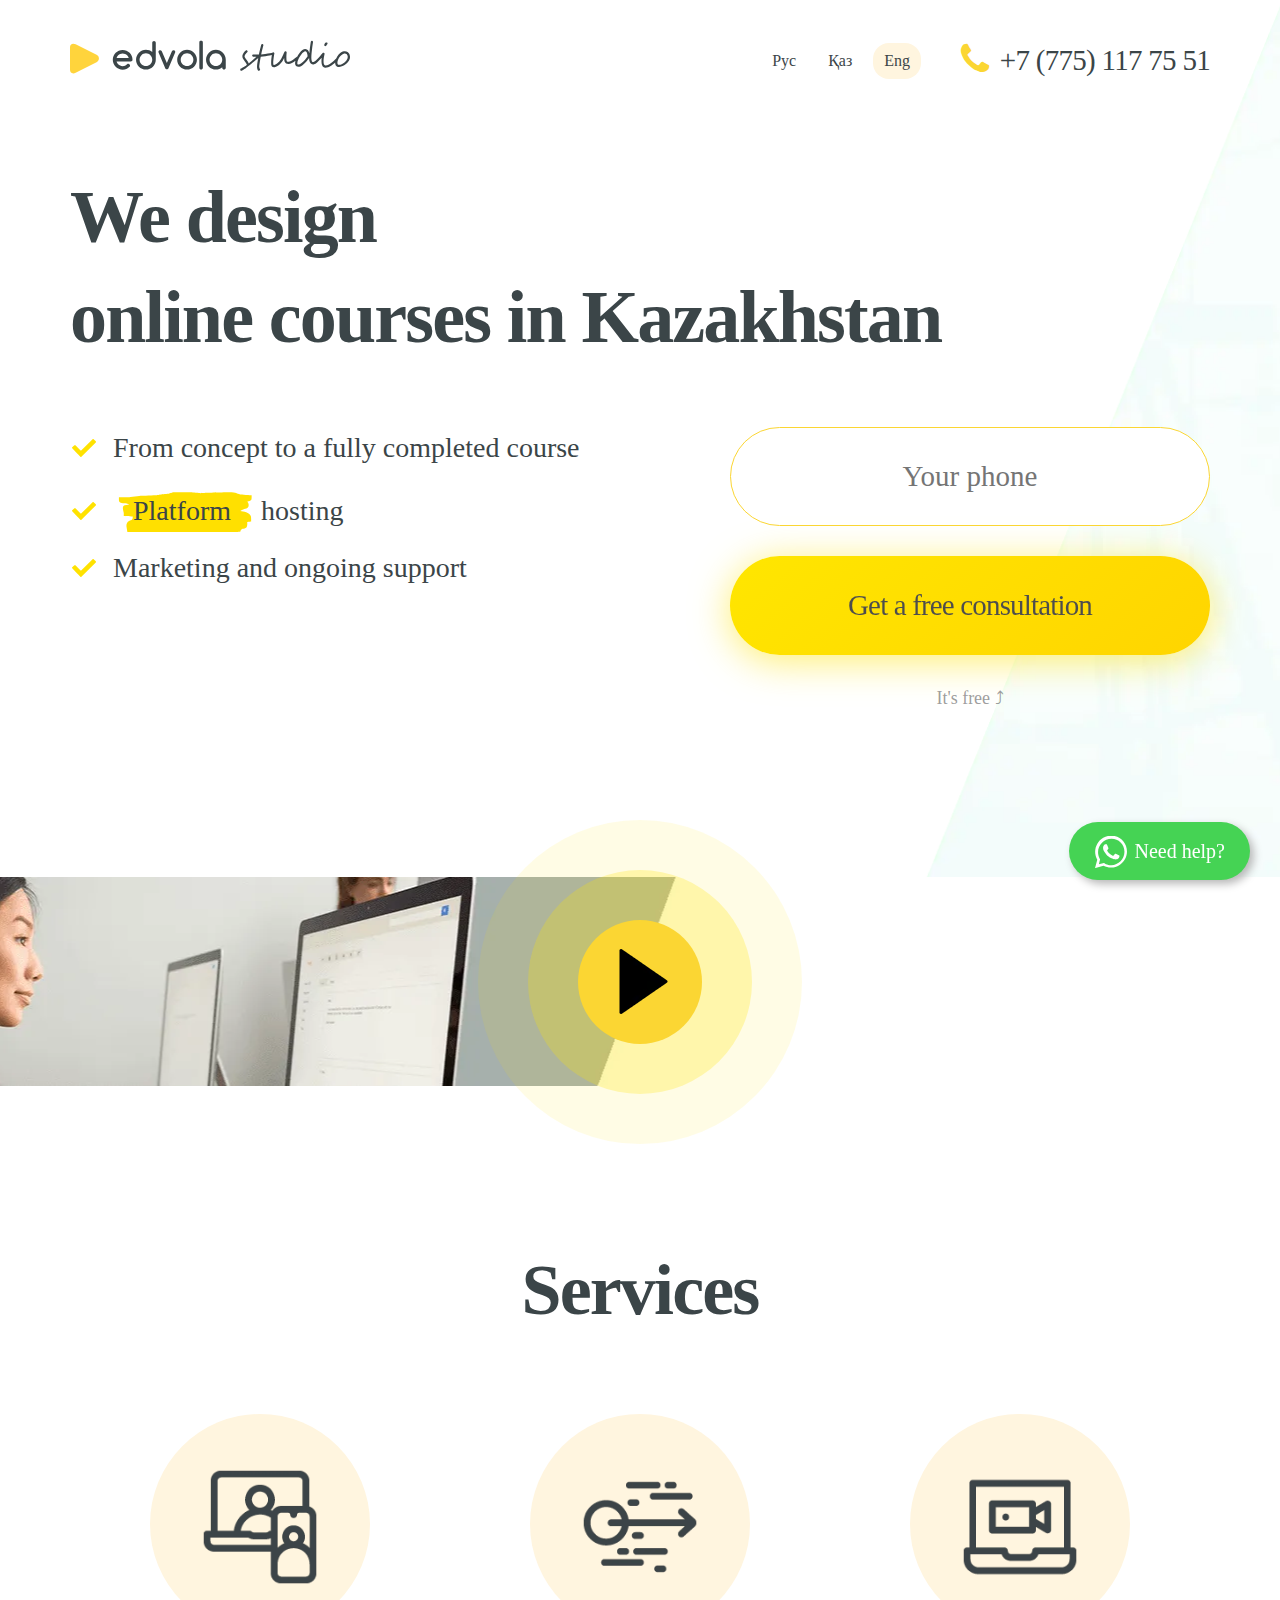
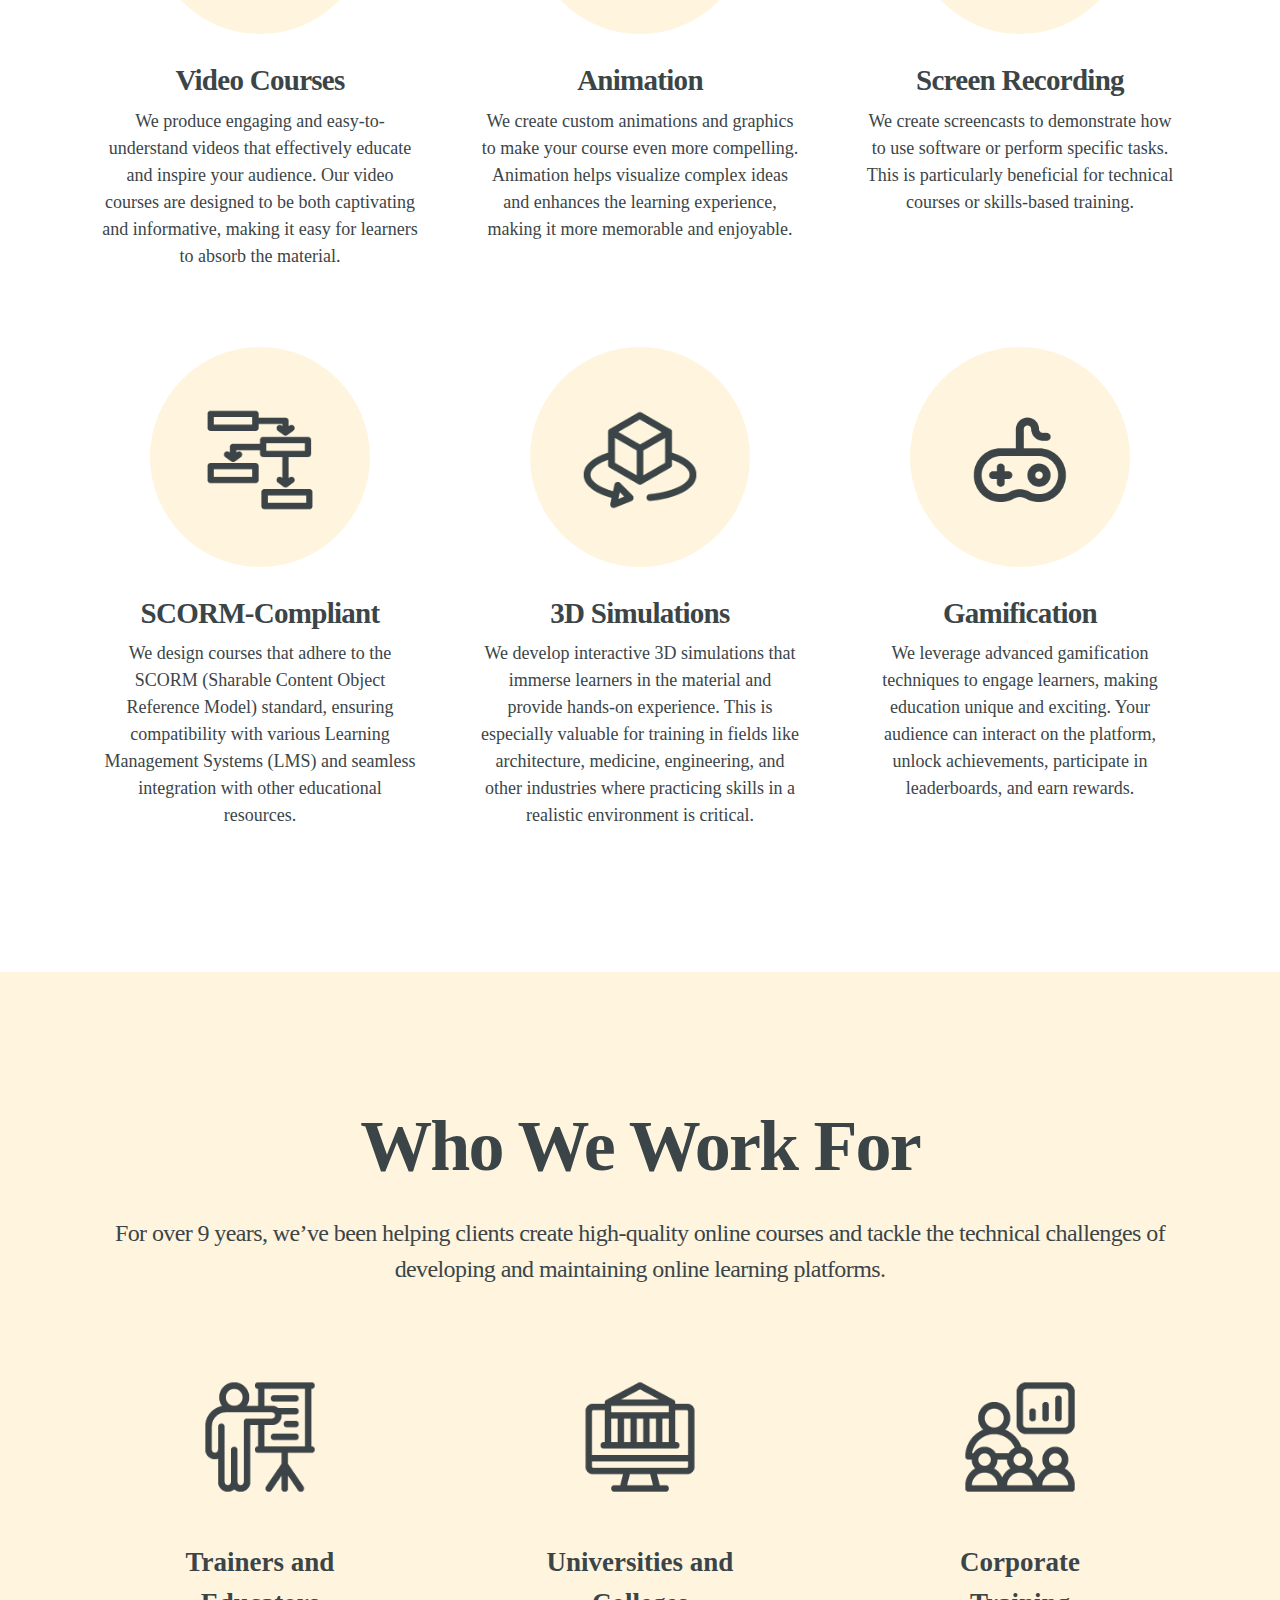
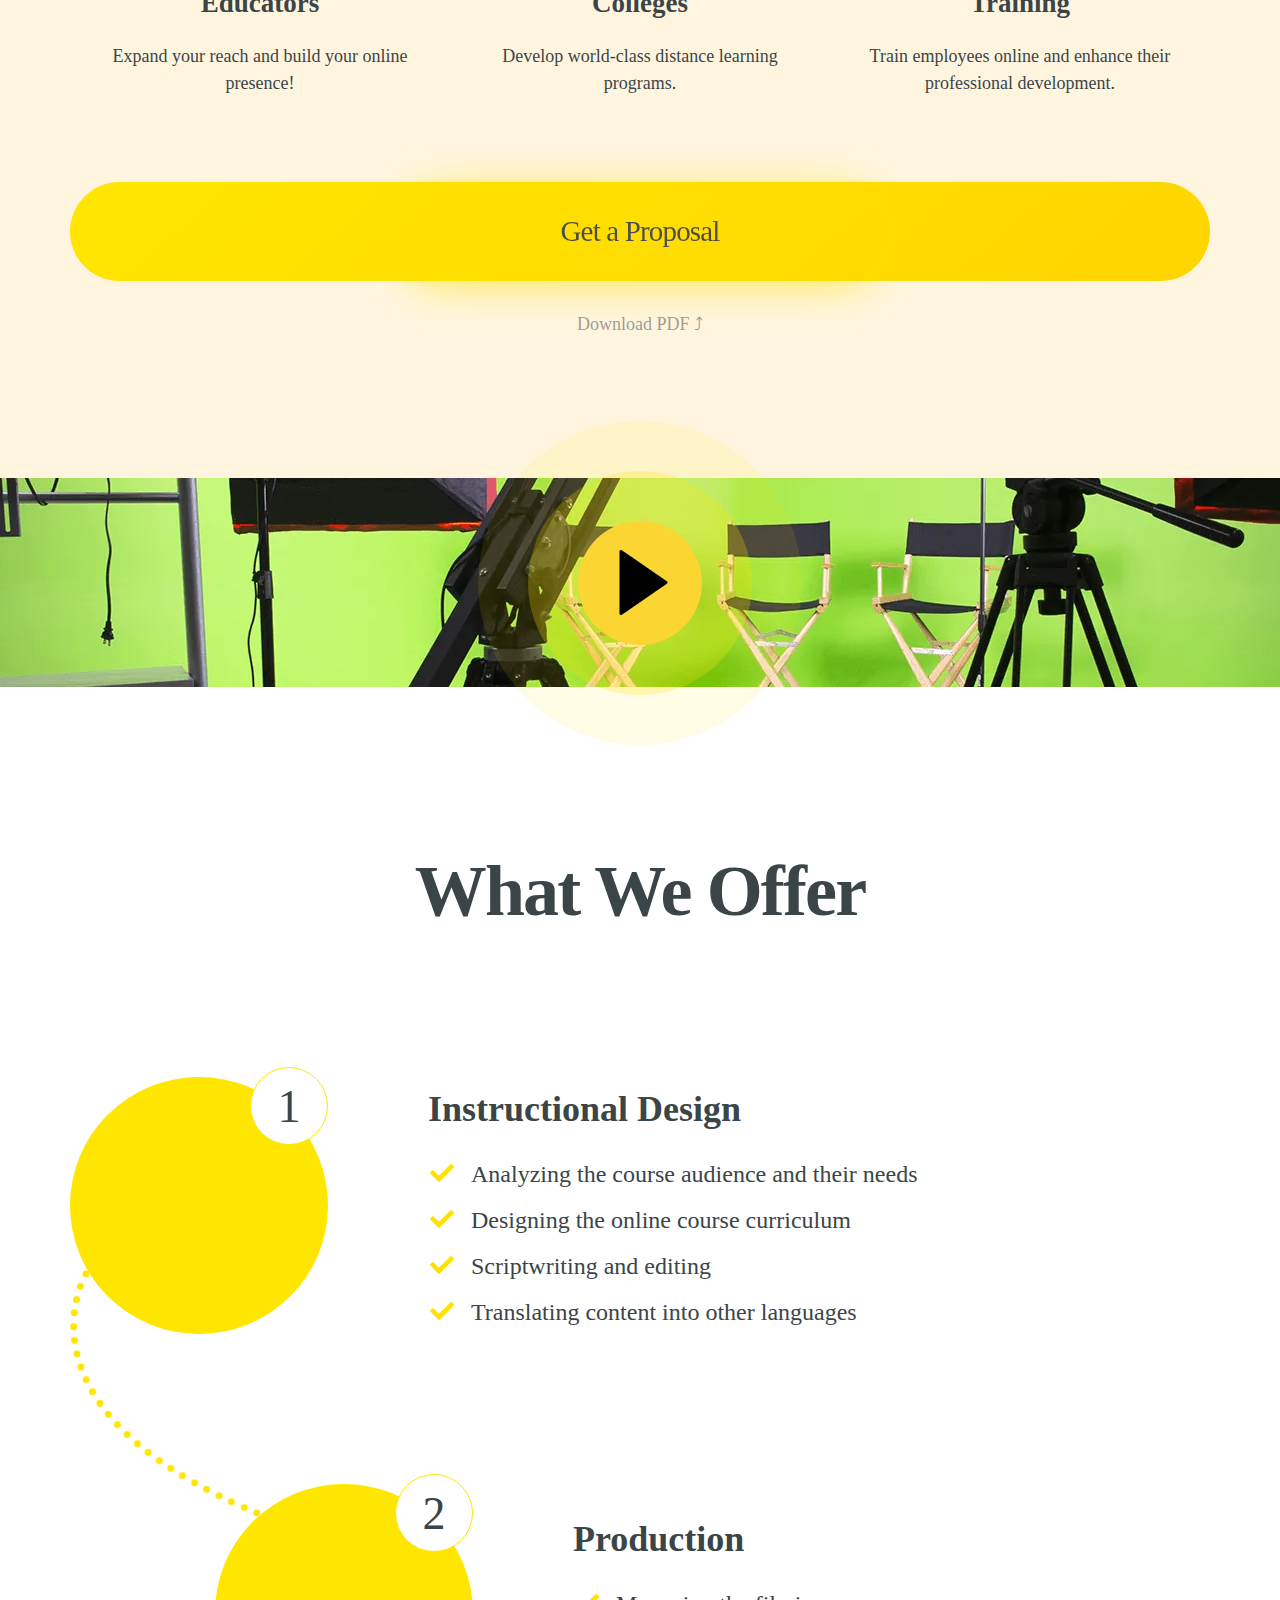
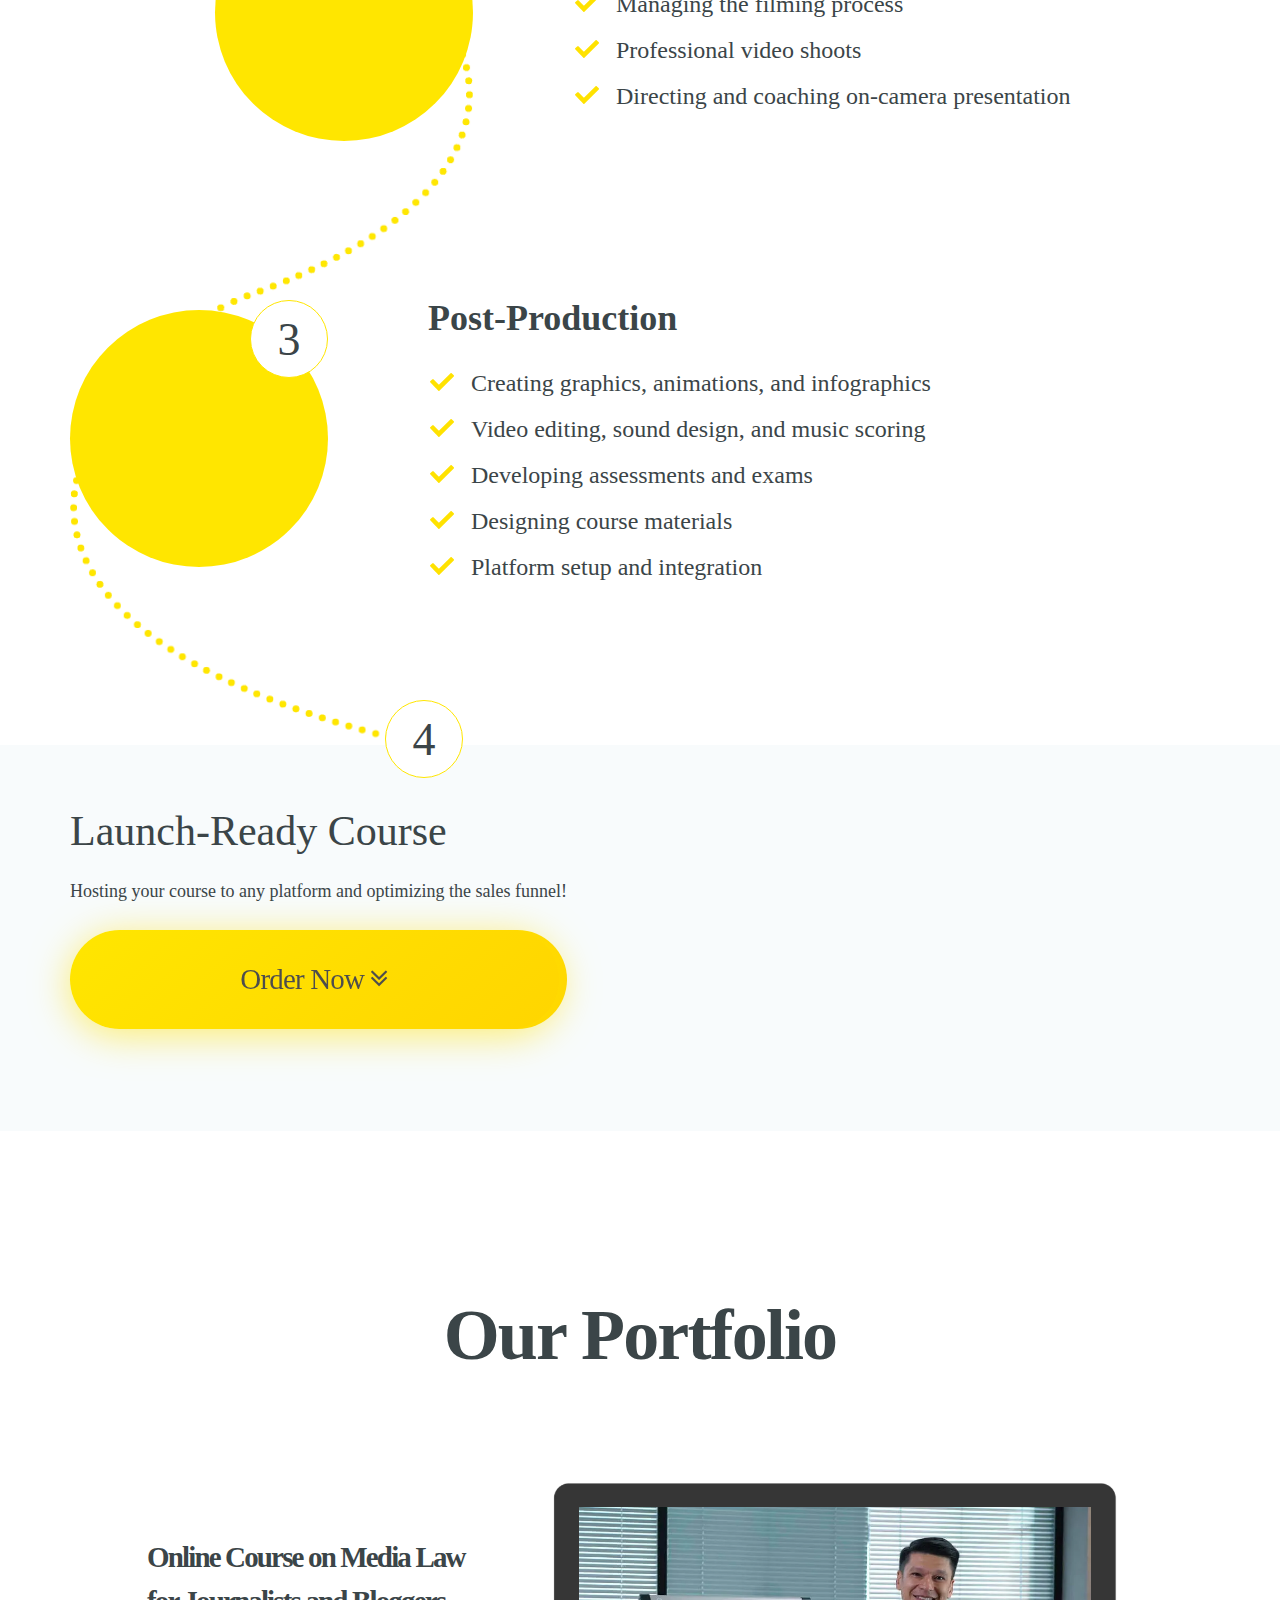
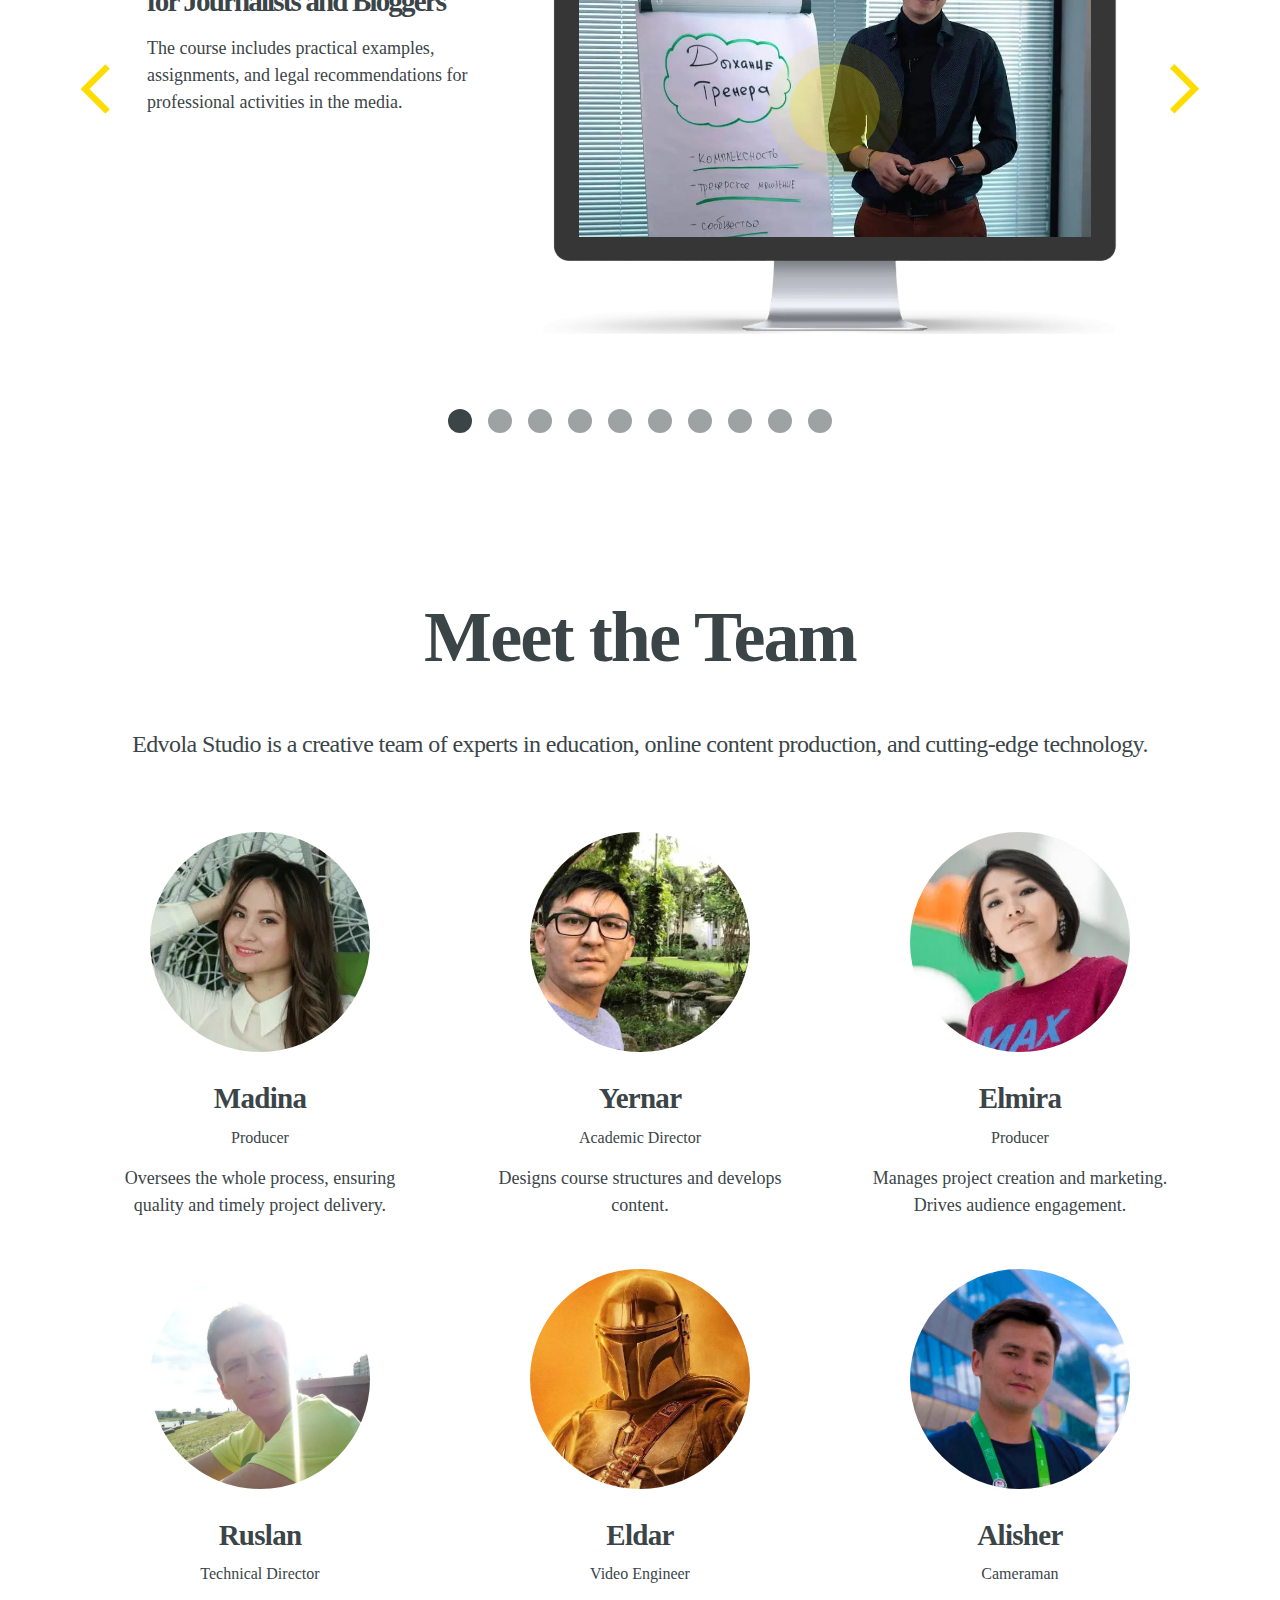
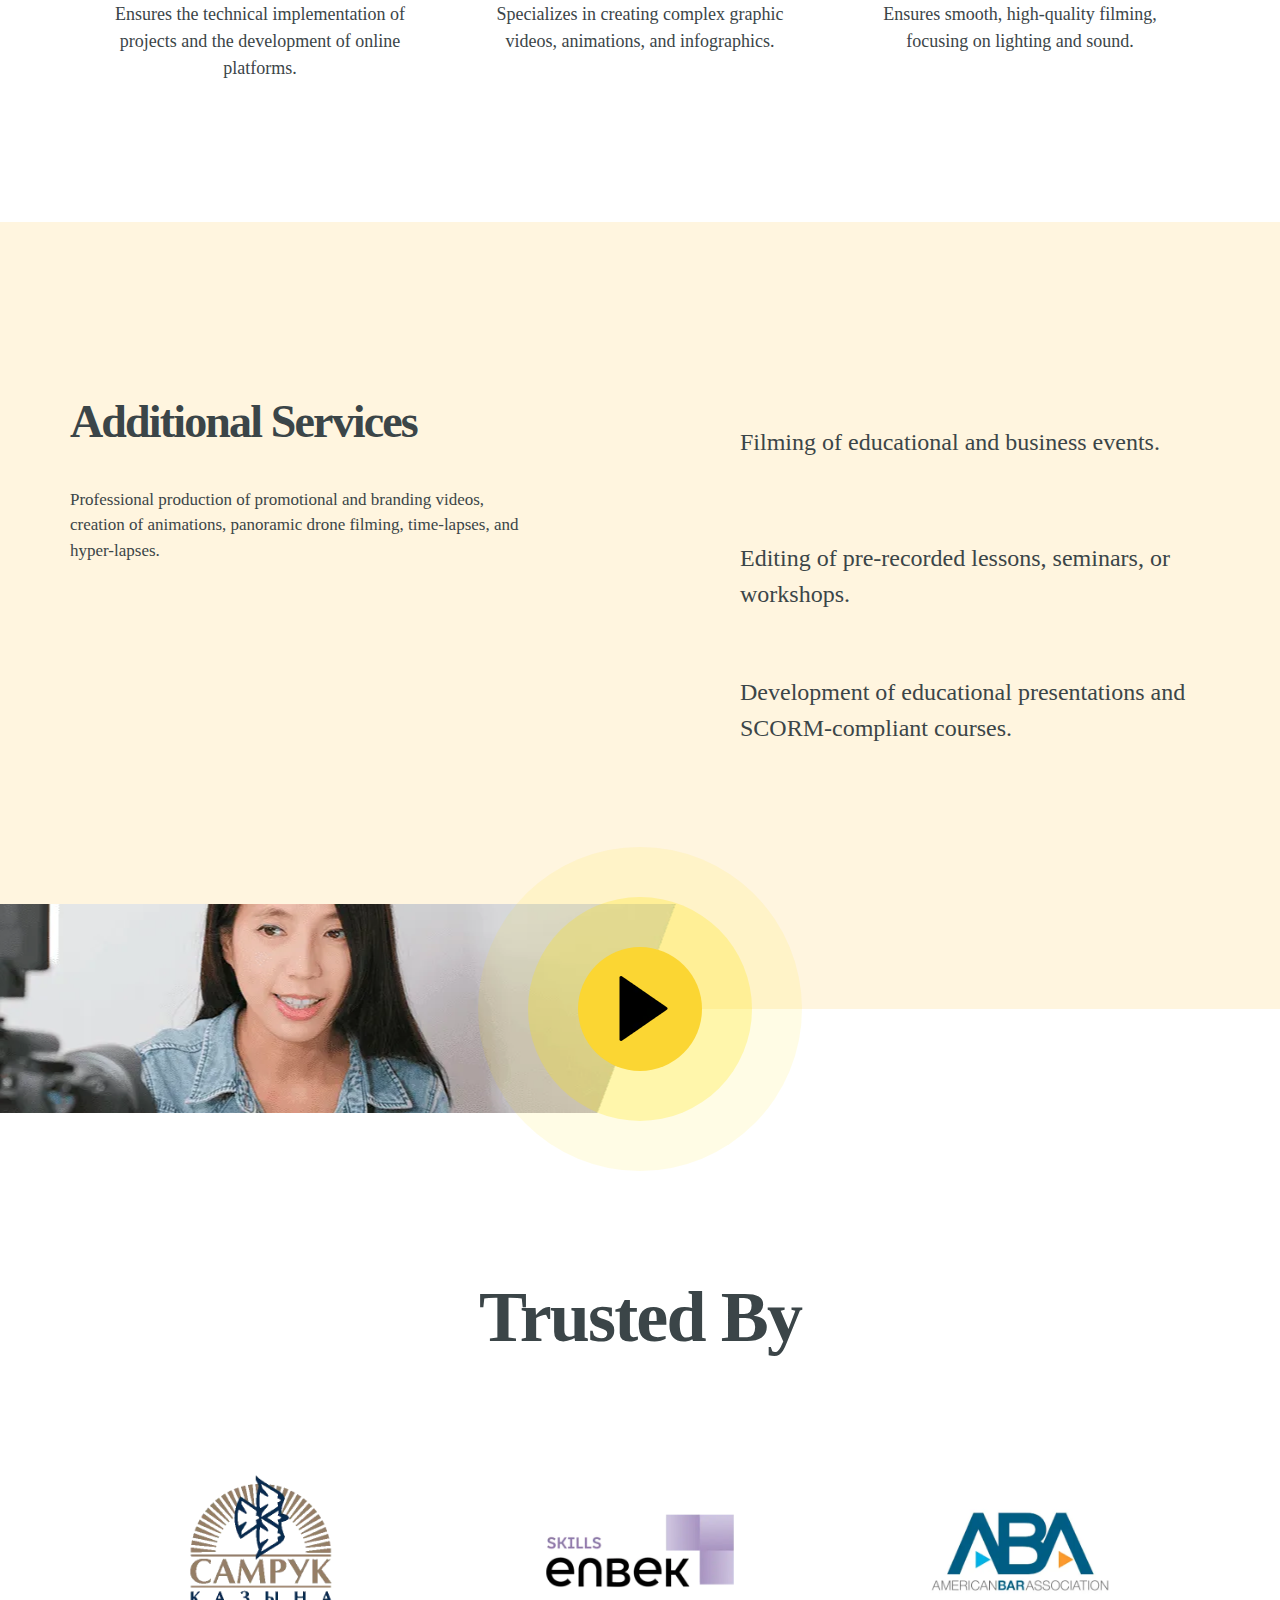
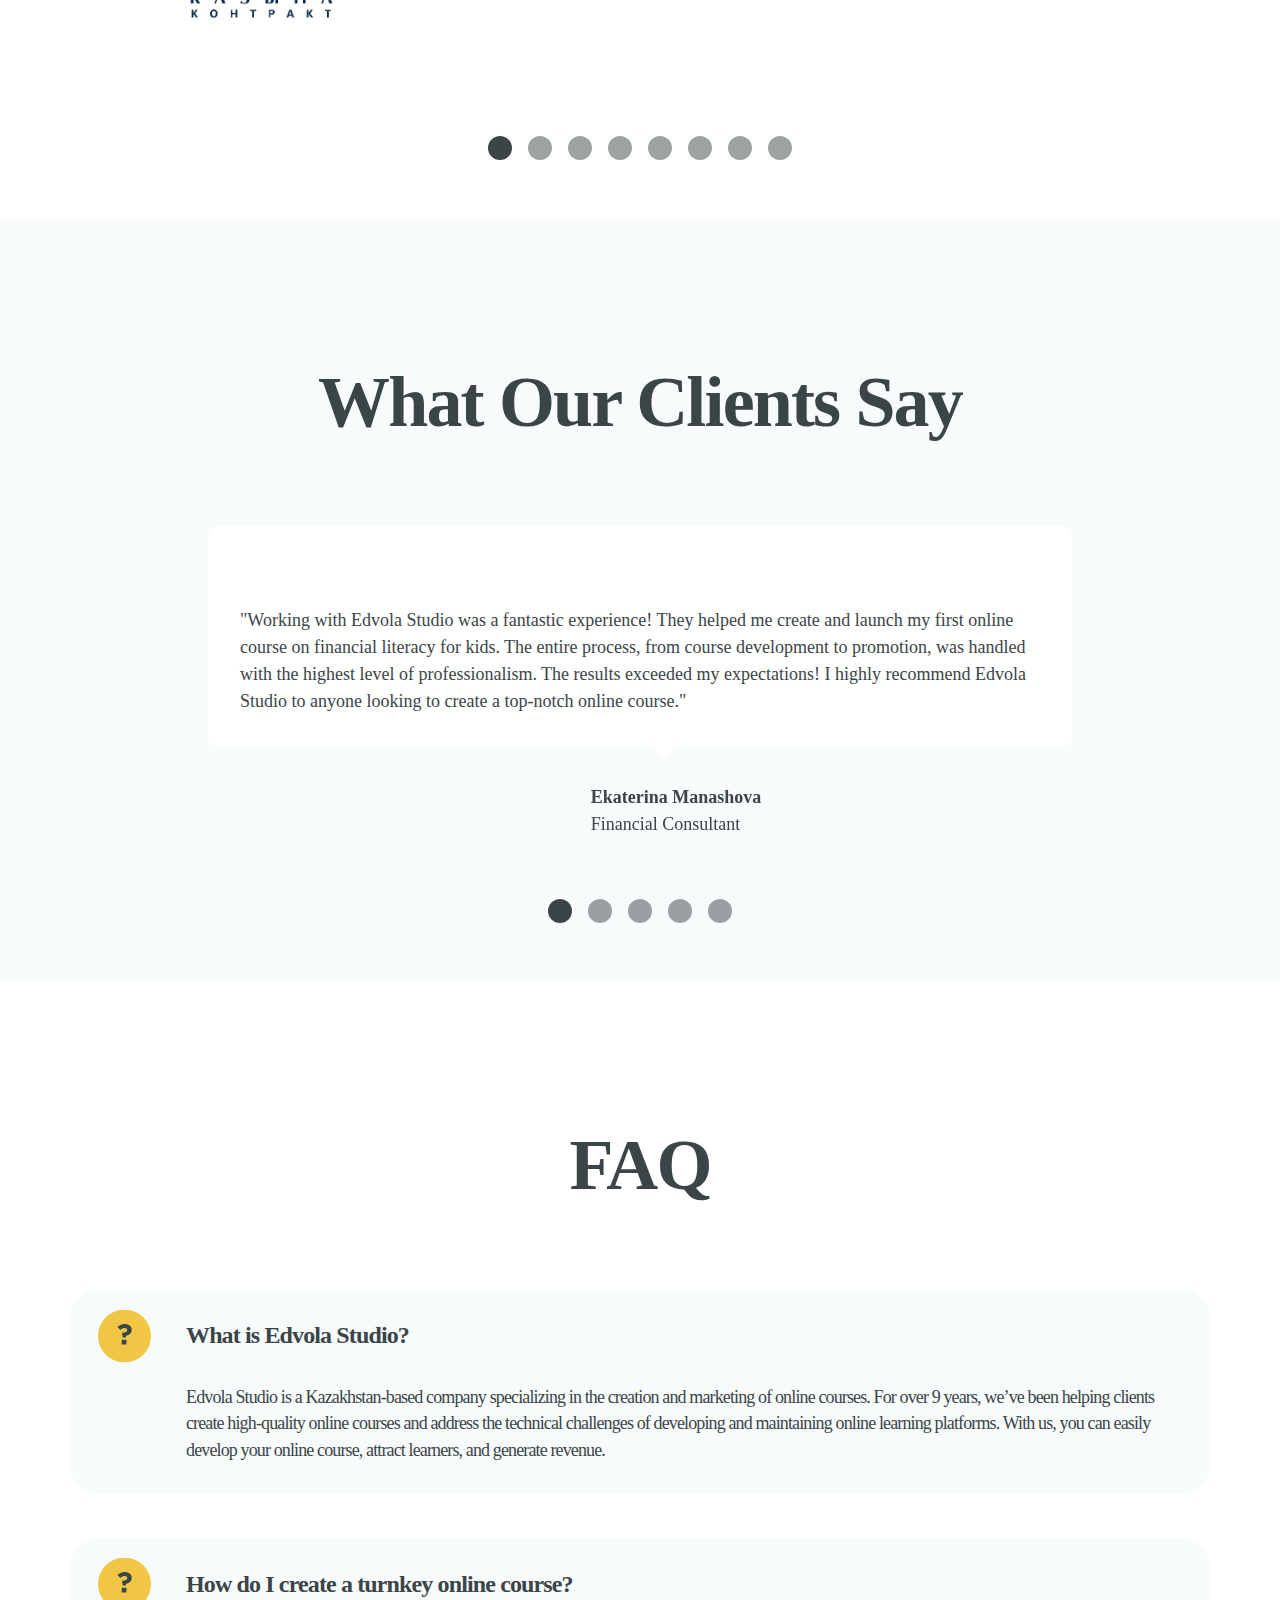
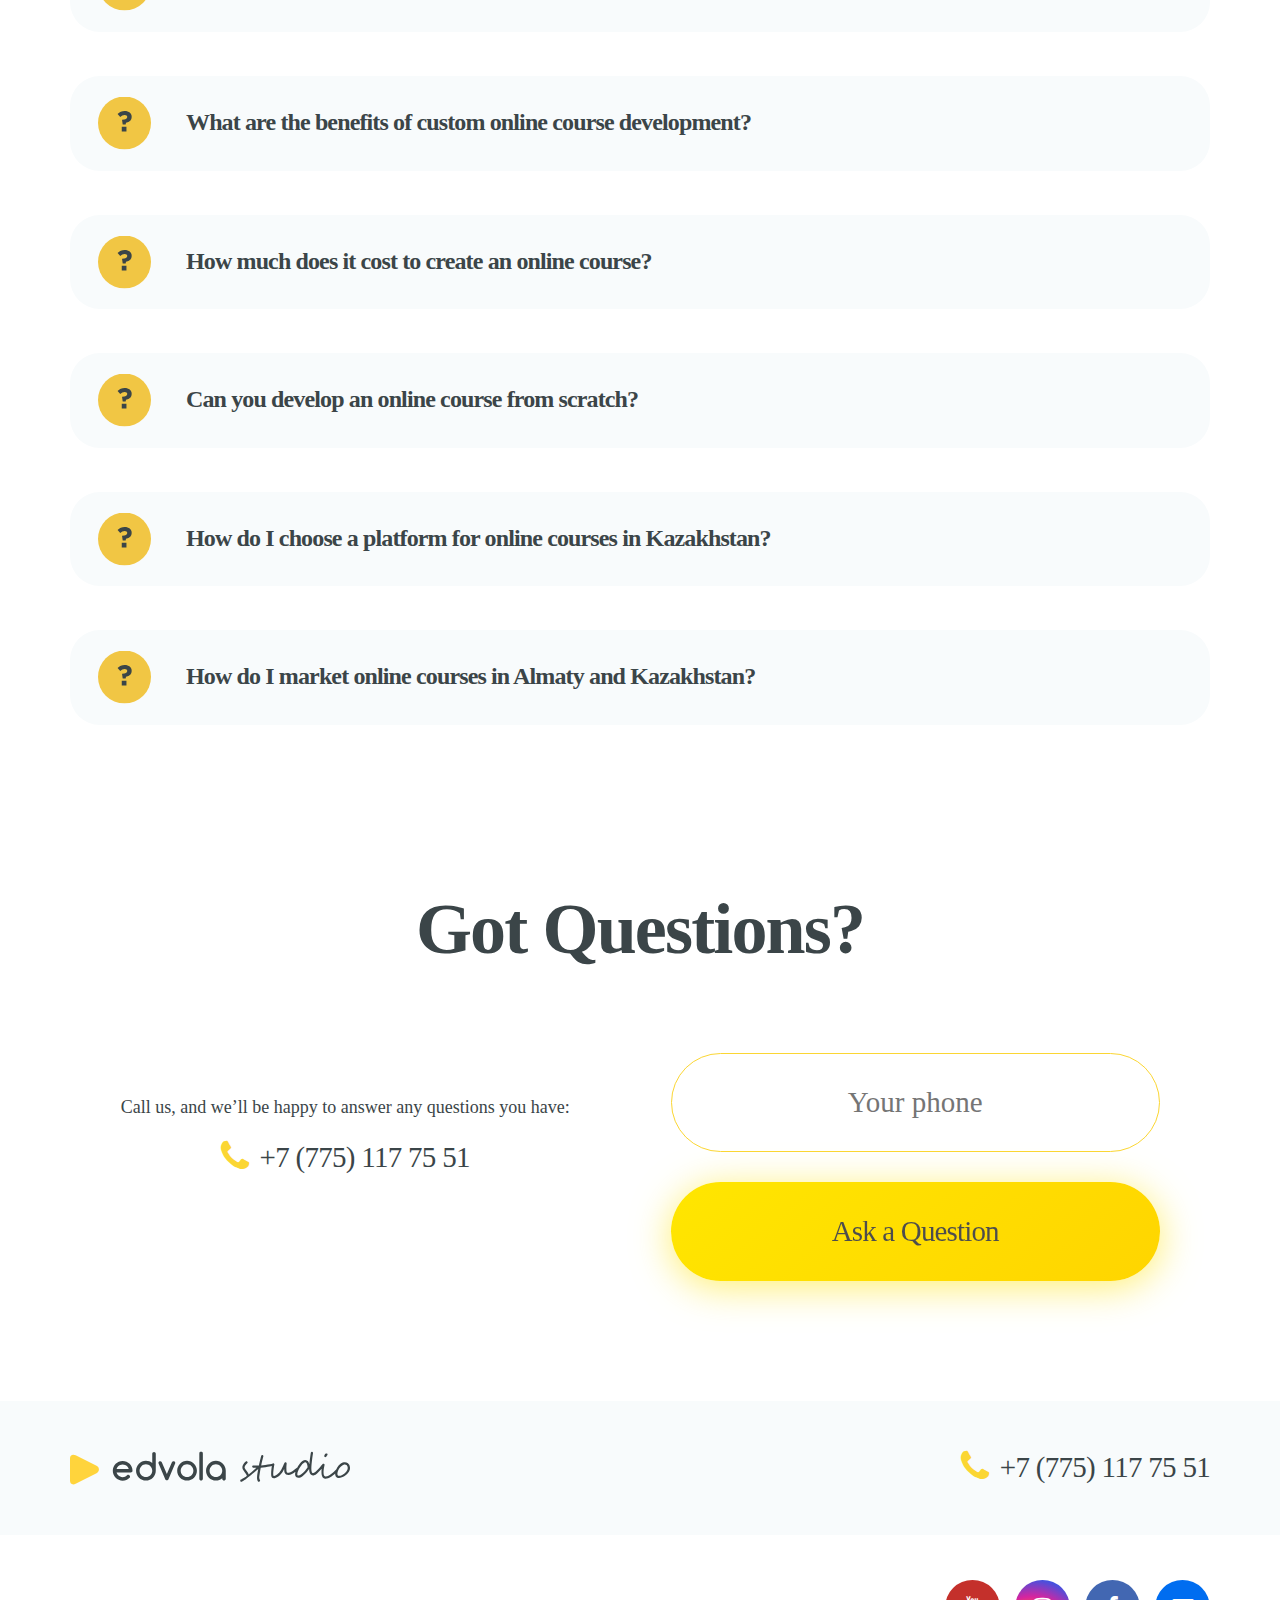
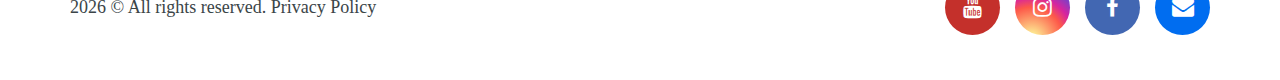
==== commit a561dc77: "fix: add loading="lazy"" ====
--- a/en.html
+++ b/en.html
@@ -128,7 +128,7 @@
 			<div class="container flex">
 			<div class="left-header">
 					<a href="/" title="Logo" class="page__logo">
-						<img src="assets/images/logo.svg" alt="logo" title="Edvola Studio logo">
+						<img loading="lazy" src="assets/images/logo.svg" alt="logo" title="Edvola Studio logo">
 					</a>
 					<div class="languages-mobile">
 						<a href="#" class="languages-mobile__item languages-mobile__item-active">Eng</a>
@@ -208,7 +208,7 @@
 			<div class="services__items flex">
 				<div class="item"><a href="#" title="Video Courses">
 						<div class="item__ico">
-							<img src="assets/images/virtual-event.webp" class="icons_services" alt="Video Courses"
+							<img loading="lazy" src="assets/images/virtual-event.webp" class="icons_services" alt="Video Courses"
 								title="Video Courses">
 						</div>
 
@@ -219,7 +219,7 @@
 					</a></div>
 				<div class="item"><a href="#" title="Animation">
 						<div class="item__ico">
-							<img src="assets/images/acceleration.webp" class="icons_services" alt="Animation" title="Animation">
+							<img loading="lazy" src="assets/images/acceleration.webp" class="icons_services" alt="Animation" title="Animation">
 						</div>
 						<div class="item__content">
 							<b>Animation</b>
@@ -228,7 +228,7 @@
 					</a></div>
 				<div class="item"><a href="#" title="Screen Recording">
 						<div class="item__ico">
-							<img src="assets/images/screen.webp" class="icons_services" alt="Screen Recording"
+							<img loading="lazy" src="assets/images/screen.webp" class="icons_services" alt="Screen Recording"
 								title="Screen Recording">
 						</div>
 						<div class="item__content">
@@ -241,7 +241,7 @@
 				<div class="item"><a href="#" title="SCORM-Compliant Courses">
 						<!--href="#modal__team-1"-->
 						<div class="item__ico">
-							<img src="assets/images/plan.webp" class="icons_services" alt="SCORM-Compliant Courses" title="SCORM-Compliant Courses">
+							<img loading="lazy" src="assets/images/plan.webp" class="icons_services" alt="SCORM-Compliant Courses" title="SCORM-Compliant Courses">
 						</div>
 						<div class="item__content">
 							<b>SCORM-Compliant</b>
@@ -250,7 +250,7 @@
 					</a></div>
 				<div class="item"><a href="#" title="3D Simulations">
 						<div class="item__ico">
-							<img src="assets/images/3d-view.webp" class="icons_services" alt="3D Simulations"
+							<img loading="lazy" src="assets/images/3d-view.webp" class="icons_services" alt="3D Simulations"
 								title="3D Simulations">
 						</div>
 						<div class="item__content">
@@ -260,7 +260,7 @@
 					</a></div>
 				<div class="item"><a href="#" title="Gamification">
 						<div class="item__ico">
-							<img src="assets/images/gamification.webp" class="icons_services" alt="Gamification"
+							<img loading="lazy" src="assets/images/gamification.webp" class="icons_services" alt="Gamification"
 								title="Gamification">
 						</div>
 						<div class="item__content">
@@ -283,7 +283,7 @@
 			<div class="about__items flex">
 				<div class="item">
 					<div class="item__ico">
-						<img src="assets/images/presentation (2).webp" class="icons" alt="Trainers and Educators"
+						<img loading="lazy" src="assets/images/presentation-2.webp" class="icons" alt="Trainers and Educators"
 							title="Trainers and Educators">
 					</div>
 					<div class="item__content">
@@ -293,7 +293,7 @@
 				</div>
 				<div class="item">
 					<div class="item__ico">
-						<img src="assets/images/online-university.webp" class="icons" alt="Университеты и обучающие компании"
+						<img loading="lazy" src="assets/images/online-university.webp" class="icons" alt="Университеты и обучающие компании"
 							title="Университеты и обучающие компании">
 					</div>
 					<div class="item__content">
@@ -303,7 +303,7 @@
 				</div>
 				<div class="item">
 					<div class="item__ico">
-						<img src="assets/images/presentation (1).webp" class="icons" alt="Корпоративный сектор"
+						<img loading="lazy" src="assets/images/presentation-1.webp" class="icons" alt="Корпоративный сектор"
 							title="Корпоративный сектор">
 					</div>
 					<div class="item__content">
@@ -343,7 +343,7 @@
 				<div class="item flex">
 					<div class="item__ico">
 						<span>1</span>
-						<img src="assets/images/image954.svg" alt="Instructional Design"
+						<img loading="lazy" src="assets/images/image954.svg" alt="Instructional Design"
 							title="Instructional Design">
 					</div>
 					<div class="item__content">
@@ -359,7 +359,7 @@
 				<div class="item flex">
 					<div class="item__ico">
 						<span>2</span>
-						<img src="assets/images/image1171.svg" alt="Камера для съёмки онлайн-курсов"
+						<img loading="lazy" src="assets/images/image1171.svg" alt="Камера для съёмки онлайн-курсов"
 							title="Камера для съёмки онлайн-курсов">
 					</div>
 					<div class="item__content">
@@ -374,7 +374,7 @@
 				<div class="item flex">
 					<div class="item__ico">
 						<span>3</span>
-						<img src="assets/images/image1173.svg" alt="Монтаж онлайн-курсов" title="Монтаж онлайн-курсов">
+						<img loading="lazy" src="assets/images/image1173.svg" alt="Монтаж онлайн-курсов" title="Монтаж онлайн-курсов">
 					</div>
 					<div class="item__content">
 						<b>Post-Production</b>
@@ -406,7 +406,7 @@
 					</div>
 				</div>
 				<div class="offer__items--img">
-					<img src="./assets/images/ing-wumen-pc.webp" alt="img">
+					<img loading="lazy" src="./assets/images/ing-wumen-pc.webp" alt="img">
 				</div>
 				<!--<div class="item__video">
 					<div class="item__bg" style='background: url("assets/images/screenshot_1.webp");background-size: cover;background-position: center;'>
@@ -428,7 +428,7 @@
 				<div class="portfoli-items js-portfoli-items">
 					<div class="portfoli-items__grid">
 						<div class="portfoli-items__txt">
-							<img src="./assets/images/portfolio-1.webp" class="portfolio__item" alt="logo">
+							<img loading="lazy" src="./assets/images/portfolio-1.webp" class="portfolio__item" alt="logo">
 							<h3 class="portfolio__item">Online Course on Media Law for Journalists and Bloggers</h3>
 							<p>The course includes practical examples, assignments, and legal recommendations for professional activities in the media.</p>
 						</div>
@@ -442,7 +442,7 @@
 					</div>
 					<div class="portfoli-items__grid">
 						<div class="portfoli-items__txt">
-							<img src="./assets/images/portfolio-2.webp" class="portfolio__item" alt="logo">
+							<img loading="lazy" src="./assets/images/portfolio-2.webp" class="portfolio__item" alt="logo">
 							<h3 class="portfolio__item">Animated Educational Videos on Working with the ISEZ 2.0</h3>
 							<p>The videos are designed to simplify the learning process and enhance the system's usability.</p>
 						</div>
@@ -456,7 +456,7 @@
 					</div>
 					<div class="portfoli-items__grid">
 						<div class="portfoli-items__txt">
-							<img src="./assets/images/portfolio-2.webp" class="portfolio__item" alt="logo">
+							<img loading="lazy" src="./assets/images/portfolio-2.webp" class="portfolio__item" alt="logo">
 							<h3 class="portfolio__item">Informational Animated Video on Import Substitution</h3>
 							<p>The video explains the key aspects of the state program and the mechanisms of its implementation in simple and accessible language.
 							</p>
@@ -471,7 +471,7 @@
 					</div>
 					<div class="portfoli-items__grid">
 						<div class="portfoli-items__txt">
-							<img src="./assets/images/portfolio-2.webp" class="portfolio__item" alt="logo">
+							<img loading="lazy" src="./assets/images/portfolio-2.webp" class="portfolio__item" alt="logo">
 							<h3 class="portfolio__item">Promotional Video on the New Features of the Procurement Platform
 							</h3>
 							<p>The video highlights the updates to the interface and tools designed to improve the efficiency of procurement processes.</p>
@@ -486,7 +486,7 @@
 					</div>
 					<div class="portfoli-items__grid">
 						<div class="portfoli-items__txt">
-							<img src="./assets/images/portfolio-5.webp" class="portfolio__item" alt="logo">
+							<img loading="lazy" src="./assets/images/portfolio-5.webp" class="portfolio__item" alt="logo">
 							<h3 class="portfolio__item">Career Development Course in Kazakh and Russian</h3>
 							<p>The course covers essential skills and strategies for successful career growth, tailored to the Kazakhstani job market.</p>
 						</div>
@@ -500,7 +500,7 @@
 					</div>
 					<div class="portfoli-items__grid">
 						<div class="portfoli-items__txt">
-							<img src="./assets/images/portfolio-6.webp" class="portfolio__item" alt="logo">
+							<img loading="lazy" src="./assets/images/portfolio-6.webp" class="portfolio__item" alt="logo">
 							<h3 class="portfolio__item">Corporate Online Course on Anti-Corruption</h3>
 							<p>КThe course includes interactive tasks, case studies, and tests to assess material comprehension.</p>
 						</div>
@@ -514,7 +514,7 @@
 					</div>
 					<div class="portfoli-items__grid">
 						<div class="portfoli-items__txt">
-							<img src="./assets/images/portfolio-7.webp" class="portfolio__item" alt="logo">
+							<img loading="lazy" src="./assets/images/portfolio-7.webp" class="portfolio__item" alt="logo">
 							<h3 class="portfolio__item">"Breath of the Trainer" Course for Business Trainer Ildar Valiullov</h3>
 							<p>The course is dedicated to training methodologies, developing leadership qualities, and audience management, with a focus on practical skills and exercises.</p>
 						</div>
@@ -528,7 +528,7 @@
 					</div>
 					<div class="portfoli-items__grid">
 						<div class="portfoli-items__txt">
-							<img src="./assets/images/portfolio-8.webp" class="portfolio__item" alt="logo">
+							<img loading="lazy" src="./assets/images/portfolio-8.webp" class="portfolio__item" alt="logo">
 							<h3 class="portfolio__item">Online Course on Civil Society Development in Kazakhstan</h3>
 							<p>The course covers key topics related to citizen participation in social processes and offers recommendations for implementing civic initiatives.</p>
 						</div>
@@ -542,7 +542,7 @@
 					</div>
 					<div class="portfoli-items__grid">
 						<div class="portfoli-items__txt">
-							<img src="./assets/images/portfoli_logo1.png" class="portfolio__item" alt="logo">
+							<img loading="lazy" src="./assets/images/portfoli_logo1.png" class="portfolio__item" alt="logo">
 							<h3 class="portfolio__item">Online Course on Financial Literacy for Children</h3>
 							<p>The course is designed to instill responsible money management and personal financial planning skills in children through a playful and accessible format.</p>
 						</div>
@@ -556,7 +556,7 @@
 					</div>
 					<div class="portfoli-items__grid">
 						<div class="portfoli-items__txt">
-							<img src="./assets/images/portfolio-10.webp" class="portfolio__item" alt="logo">
+							<img loading="lazy" src="./assets/images/portfolio-10.webp" class="portfolio__item" alt="logo">
 							<h3 class="portfolio__item">Online Courses on In-Demand Skills in the Job Market</h3>
 							<p>The courses cover topics ranging from digital competencies to soft skills, intended for quick learning and practical application.</p>
 						</div>
@@ -661,7 +661,7 @@
 				<div class="item__content__list">
 					<div class="item flex">
 						<div class="item__ico">
-							<img src="assets/images/video-camera.png" class="icons"
+							<img loading="lazy" src="assets/images/video-camera.png" class="icons"
 								alt="Видеосъёмка образовательных и бизнес-мероприятий"
 								title="Видеосъёмка образовательных и бизнес-мероприятий">
 						</div>
@@ -669,7 +669,7 @@
 					</div>
 					<div class="item flex">
 						<div class="item__ico">
-							<img src="assets/images/video-editing.webp" class="icons"
+							<img loading="lazy" src="assets/images/video-editing.webp" class="icons"
 								alt="Монтаж уже отснятых курсов, семинаров или тренингов"
 								title="Монтаж курсов, семинаров, тренингов">
 						</div>
@@ -677,7 +677,7 @@
 					</div>
 					<div class="item flex">
 						<div class="item__ico">
-							<img src="assets/images/interview.webp" class="icons" alt="Съёмка и монтаж любой видеопродукции"
+							<img loading="lazy" src="assets/images/interview.webp" class="icons" alt="Съёмка и монтаж любой видеопродукции"
 								title="Съёмка и монтаж любой видеопродукции">
 						</div>
 						<div class="item__content_">Development of educational presentations and SCORM-compliant courses.</div>
@@ -759,11 +759,11 @@
 					<div class="reviews__item">
 						<div class="reviews__body">
 							<div class="reviews__stars">
-								<img src="assets/images/star.svg" alt="star">
-								<img src="assets/images/star.svg" alt="star">
-								<img src="assets/images/star.svg" alt="star">
-								<img src="assets/images/star.svg" alt="star">
-								<img src="assets/images/star.svg" alt="star">
+								<img loading="lazy" src="assets/images/star.svg" alt="star">
+								<img loading="lazy" src="assets/images/star.svg" alt="star">
+								<img loading="lazy" src="assets/images/star.svg" alt="star">
+								<img loading="lazy" src="assets/images/star.svg" alt="star">
+								<img loading="lazy" src="assets/images/star.svg" alt="star">
 							</div>
 							<div class="reviews__text-review">
 								<p>"Working with Edvola Studio was a fantastic experience! They helped me create and launch my first online course on financial literacy for kids. The entire process, from course development to promotion, was handled with the highest level of professionalism. The results exceeded my expectations! I highly recommend Edvola Studio to anyone looking to create a top-notch online course."</p>
@@ -771,7 +771,7 @@
 						</div>
 						<div class="reviews__user">
 							<div class="reviews__photo">
-								<img src="assets/images/photo-reviews-1.webp" alt="user" loading="lazy">
+								<img loading="lazy" src="assets/images/photo-reviews-1.webp" alt="user" loading="lazy">
 							</div>
 							<div class="reviews__name-position">
 								<div class="reviews__name">
@@ -786,11 +786,11 @@
 					<div class="reviews__item">
 						<div class="reviews__body">
 							<div class="reviews__stars">
-								<img src="assets/images/star.svg" alt="star">
-								<img src="assets/images/star.svg" alt="star">
-								<img src="assets/images/star.svg" alt="star">
-								<img src="assets/images/star.svg" alt="star">
-								<img src="assets/images/star.svg" alt="star">
+								<img loading="lazy" src="assets/images/star.svg" alt="star">
+								<img loading="lazy" src="assets/images/star.svg" alt="star">
+								<img loading="lazy" src="assets/images/star.svg" alt="star">
+								<img loading="lazy" src="assets/images/star.svg" alt="star">
+								<img loading="lazy" src="assets/images/star.svg" alt="star">
 							</div>
 							<div class="reviews__text-review">
 								<p>"Our company had been searching for a partner to develop online courses, and we’re so glad we chose Edvola Studio. They helped us create several media law courses that have been incredibly popular with our audience. Madina’s professional approach and attention to our needs were particularly impressive."</p>
@@ -798,7 +798,7 @@
 						</div>
 						<div class="reviews__user">
 							<div class="reviews__photo">
-								<img src="assets/images/photo-reviews-2.webp" alt="user" loading="lazy">
+								<img loading="lazy" src="assets/images/photo-reviews-2.webp" alt="user" loading="lazy">
 							</div>
 							<div class="reviews__name-position">
 								<div class="reviews__name">
@@ -813,11 +813,11 @@
 					<div class="reviews__item">
 						<div class="reviews__body">
 							<div class="reviews__stars">
-								<img src="assets/images/star.svg" alt="star">
-								<img src="assets/images/star.svg" alt="star">
-								<img src="assets/images/star.svg" alt="star">
-								<img src="assets/images/star.svg" alt="star">
-								<img src="assets/images/star.svg" alt="star">
+								<img loading="lazy" src="assets/images/star.svg" alt="star">
+								<img loading="lazy" src="assets/images/star.svg" alt="star">
+								<img loading="lazy" src="assets/images/star.svg" alt="star">
+								<img loading="lazy" src="assets/images/star.svg" alt="star">
+								<img loading="lazy" src="assets/images/star.svg" alt="star">
 							</div>
 							<div class="reviews__text-review">
 								<p>"I had dreamed of creating an online course for a long time but didn’t know where to start. Edvola Studio guided me through every step of the process and helped me launch my career development course in both Kazakh and Russian. They made the entire process seamless and supported me at every stage."</p>
@@ -825,7 +825,7 @@
 						</div>
 						<div class="reviews__user">
 							<div class="reviews__photo">
-								<img src="assets/images/photo-reviews-3.webp" alt="user" loading="lazy">
+								<img loading="lazy" src="assets/images/photo-reviews-3.webp" alt="user" loading="lazy">
 							</div>
 							<div class="reviews__name-position">
 								<div class="reviews__name">
@@ -841,11 +841,11 @@
 					<div class="reviews__item">
 						<div class="reviews__body">
 							<div class="reviews__stars">
-								<img src="assets/images/star.svg" alt="star">
-								<img src="assets/images/star.svg" alt="star">
-								<img src="assets/images/star.svg" alt="star">
-								<img src="assets/images/star.svg" alt="star">
-								<img src="assets/images/star.svg" alt="star">
+								<img loading="lazy" src="assets/images/star.svg" alt="star">
+								<img loading="lazy" src="assets/images/star.svg" alt="star">
+								<img loading="lazy" src="assets/images/star.svg" alt="star">
+								<img loading="lazy" src="assets/images/star.svg" alt="star">
+								<img loading="lazy" src="assets/images/star.svg" alt="star">
 							</div>
 							<div class="reviews__text-review">
 								<p>"We decided to create internal training courses for suppliers and users of the ISAZ 2.0 procurement platform, and Edvola Studio provided a perfect solution. The videos were not only informative but also significantly reduced the number of support requests. Thank you for the high-quality work!"</p>
@@ -853,7 +853,7 @@
 						</div>
 						<div class="reviews__user">
 							<div class="reviews__photo">
-								<img src="assets/images/photo-reviews-4.webp" alt="user" loading="lazy">
+								<img loading="lazy" src="assets/images/photo-reviews-4.webp" alt="user" loading="lazy">
 							</div>
 							<div class="reviews__name-position">
 								<div class="reviews__name">
@@ -869,11 +869,11 @@
 					<div class="reviews__item">
 						<div class="reviews__body">
 							<div class="reviews__stars">
-								<img src="assets/images/star.svg" alt="star">
-								<img src="assets/images/star.svg" alt="star">
-								<img src="assets/images/star.svg" alt="star">
-								<img src="assets/images/star.svg" alt="star">
-								<img src="assets/images/star.svg" alt="star">
+								<img loading="lazy" src="assets/images/star.svg" alt="star">
+								<img loading="lazy" src="assets/images/star.svg" alt="star">
+								<img loading="lazy" src="assets/images/star.svg" alt="star">
+								<img loading="lazy" src="assets/images/star.svg" alt="star">
+								<img loading="lazy" src="assets/images/star.svg" alt="star">
 							</div>
 							<div class="reviews__text-review">
 								<p>"Building an online school seemed daunting, but Edvola Studio made it easy! They took care of all the technical aspects and helped create a course and platform that students across the country are now using. The platform is user-friendly and flexible, and the team is always ready to assist. Thank you for your professionalism and outstanding customer service!"</p>
@@ -881,7 +881,7 @@
 						</div>
 						<div class="reviews__user">
 							<div class="reviews__photo">
-								<img src="assets/images/yellow.webp" alt="user" loading="lazy">
+								<img loading="lazy" src="assets/images/yellow.webp" alt="user" loading="lazy">
 							</div>
 							<div class="reviews__name-position">
 								<div class="reviews__name">
@@ -999,7 +999,7 @@
 	<div class="sub__footer">
 		<div class="container flex">
 			<a href="/" class="page__logo" title="Logo">
-				<img src="assets/images/logo.svg" alt="logo" title="Edvola Studio logo">
+				<img loading="lazy" src="assets/images/logo.svg" alt="logo" title="Edvola Studio logo">
 
 			</a>
 			<a href="tel:87751177551" title="Call" class="page__phone"><i class="fa fa-phone" aria-hidden="true"></i>
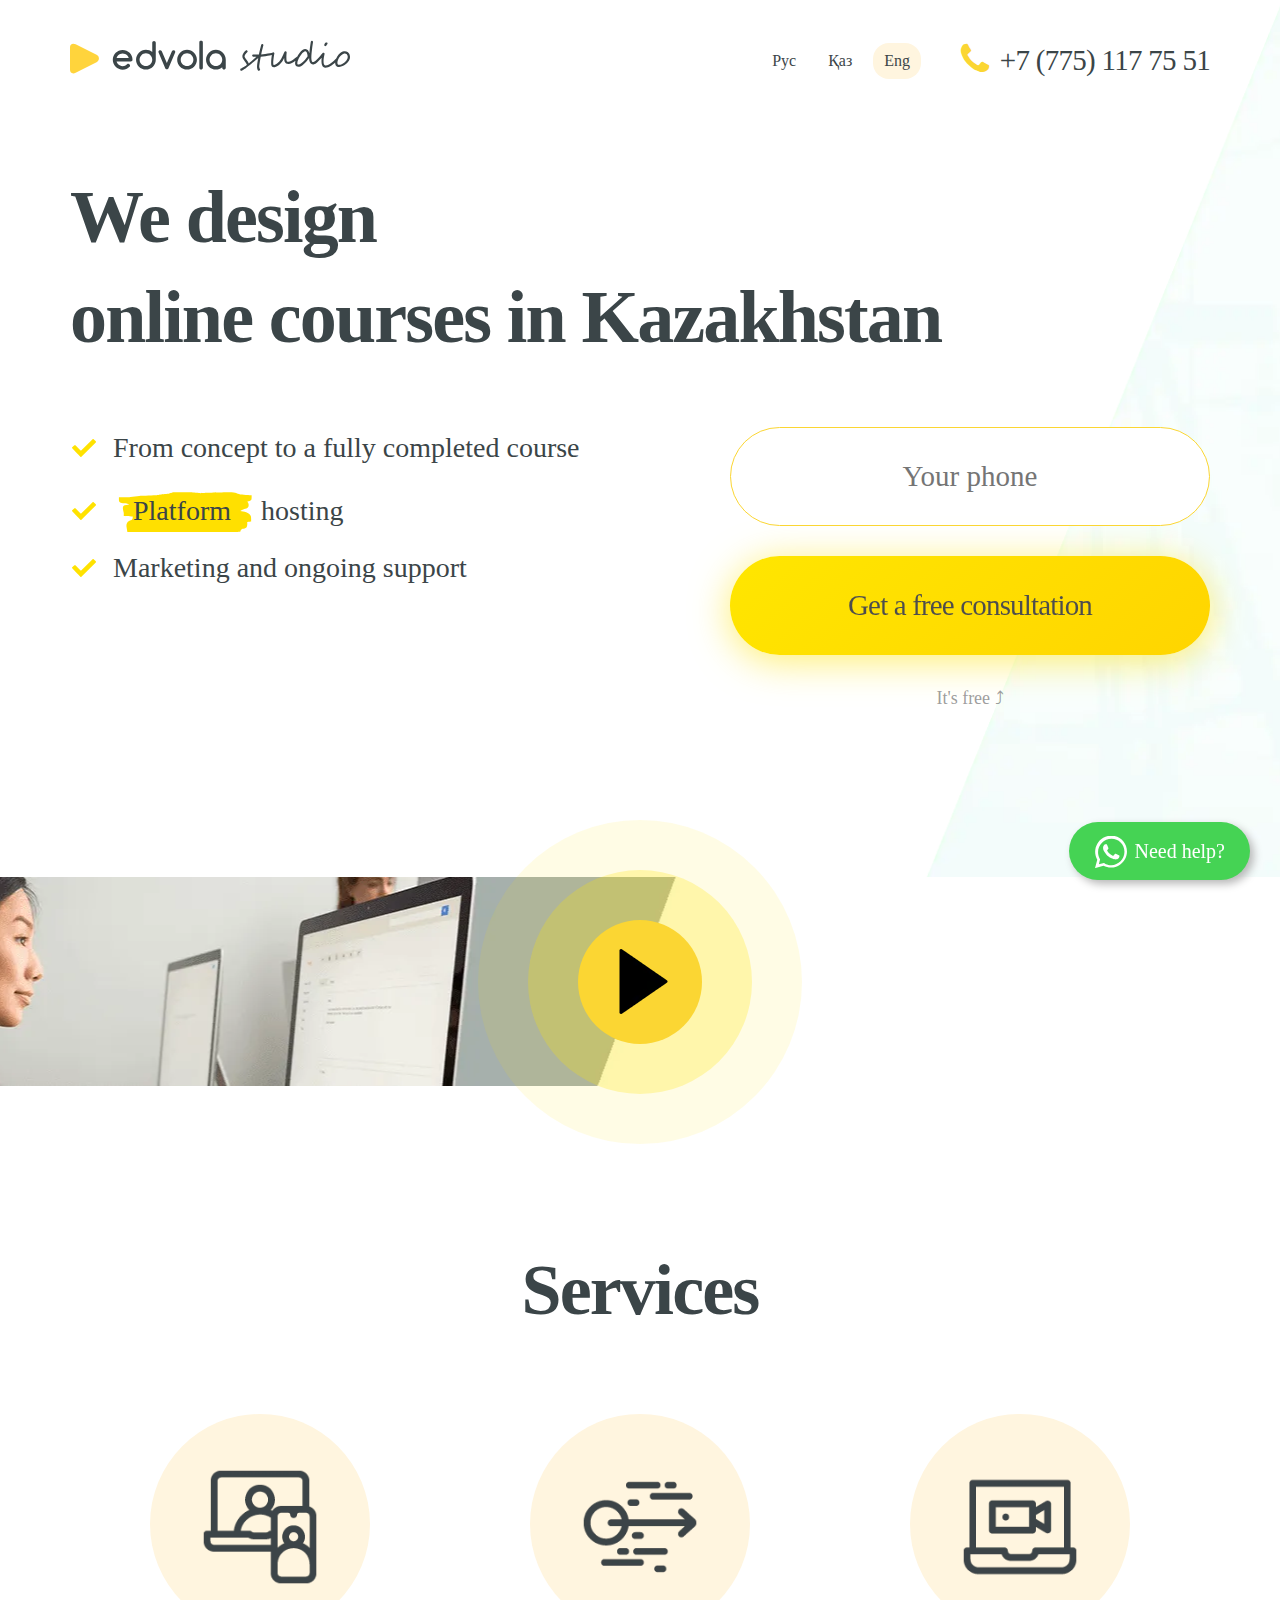
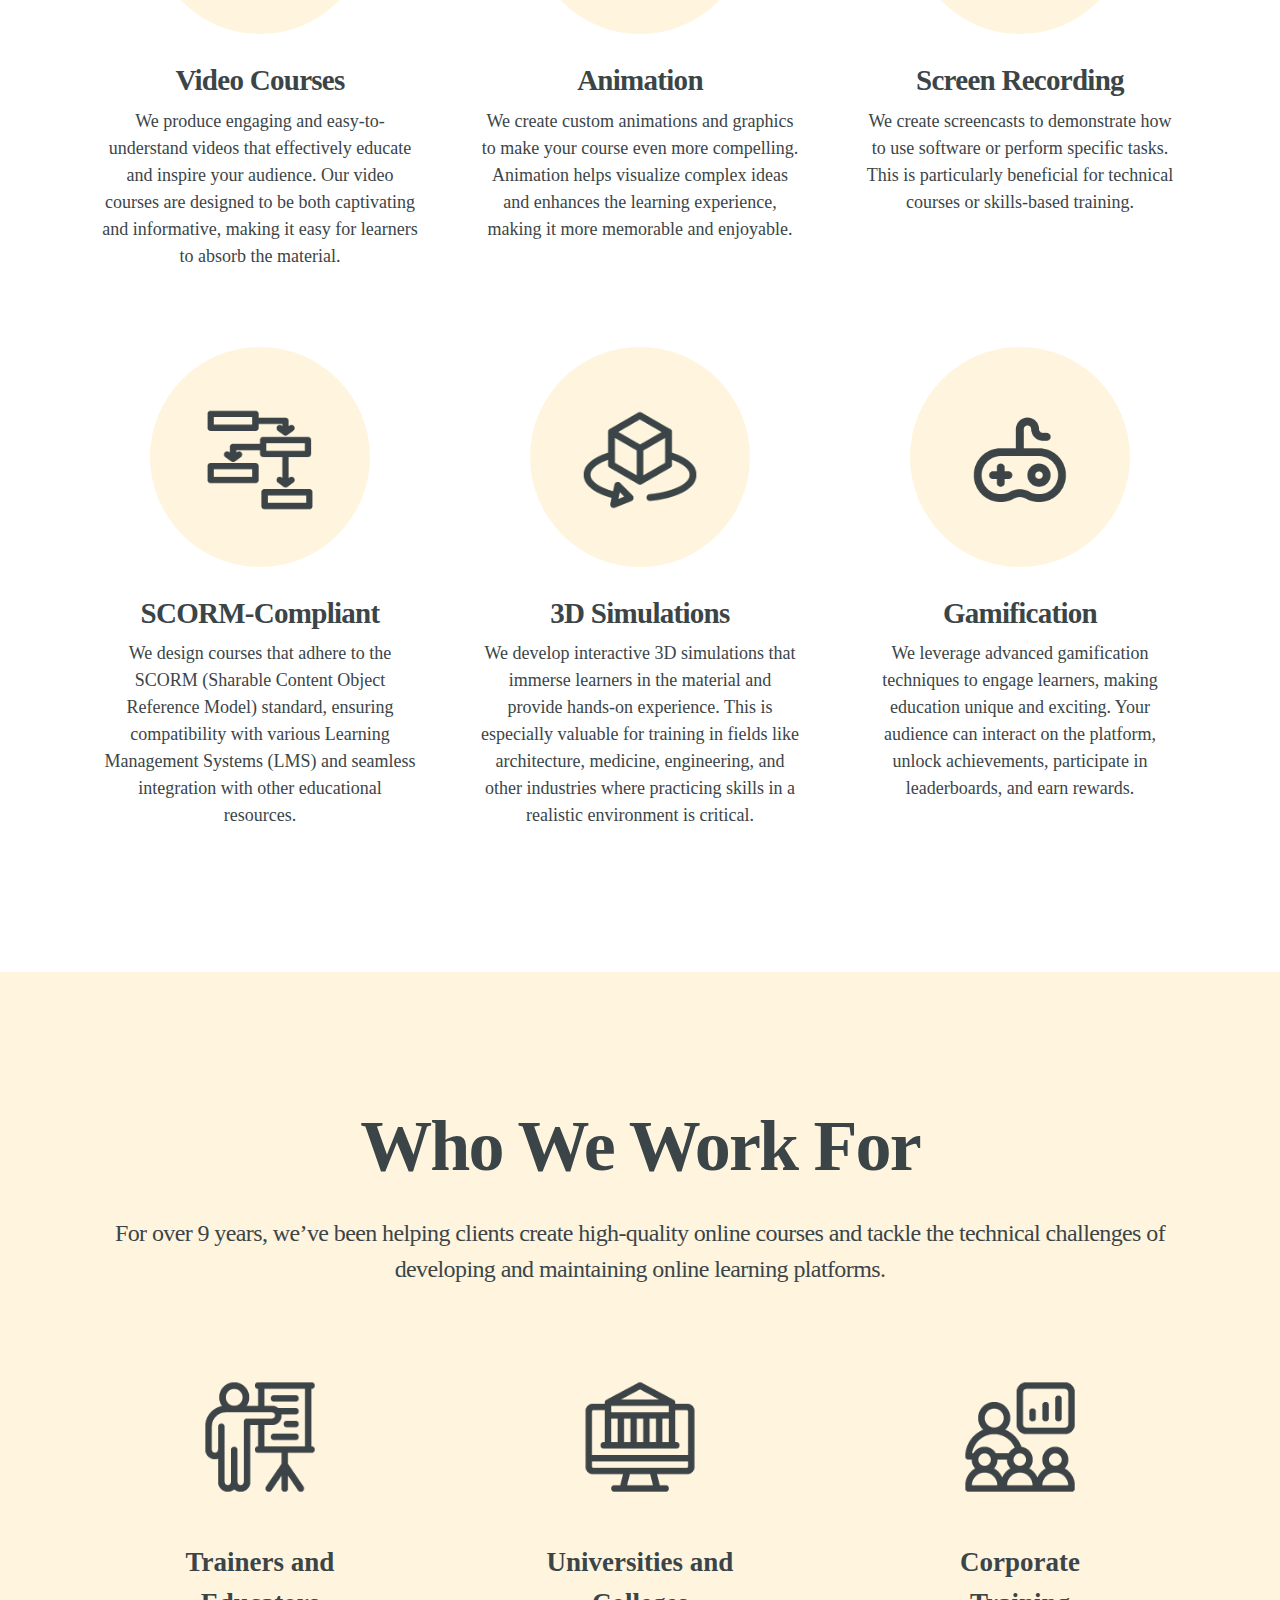
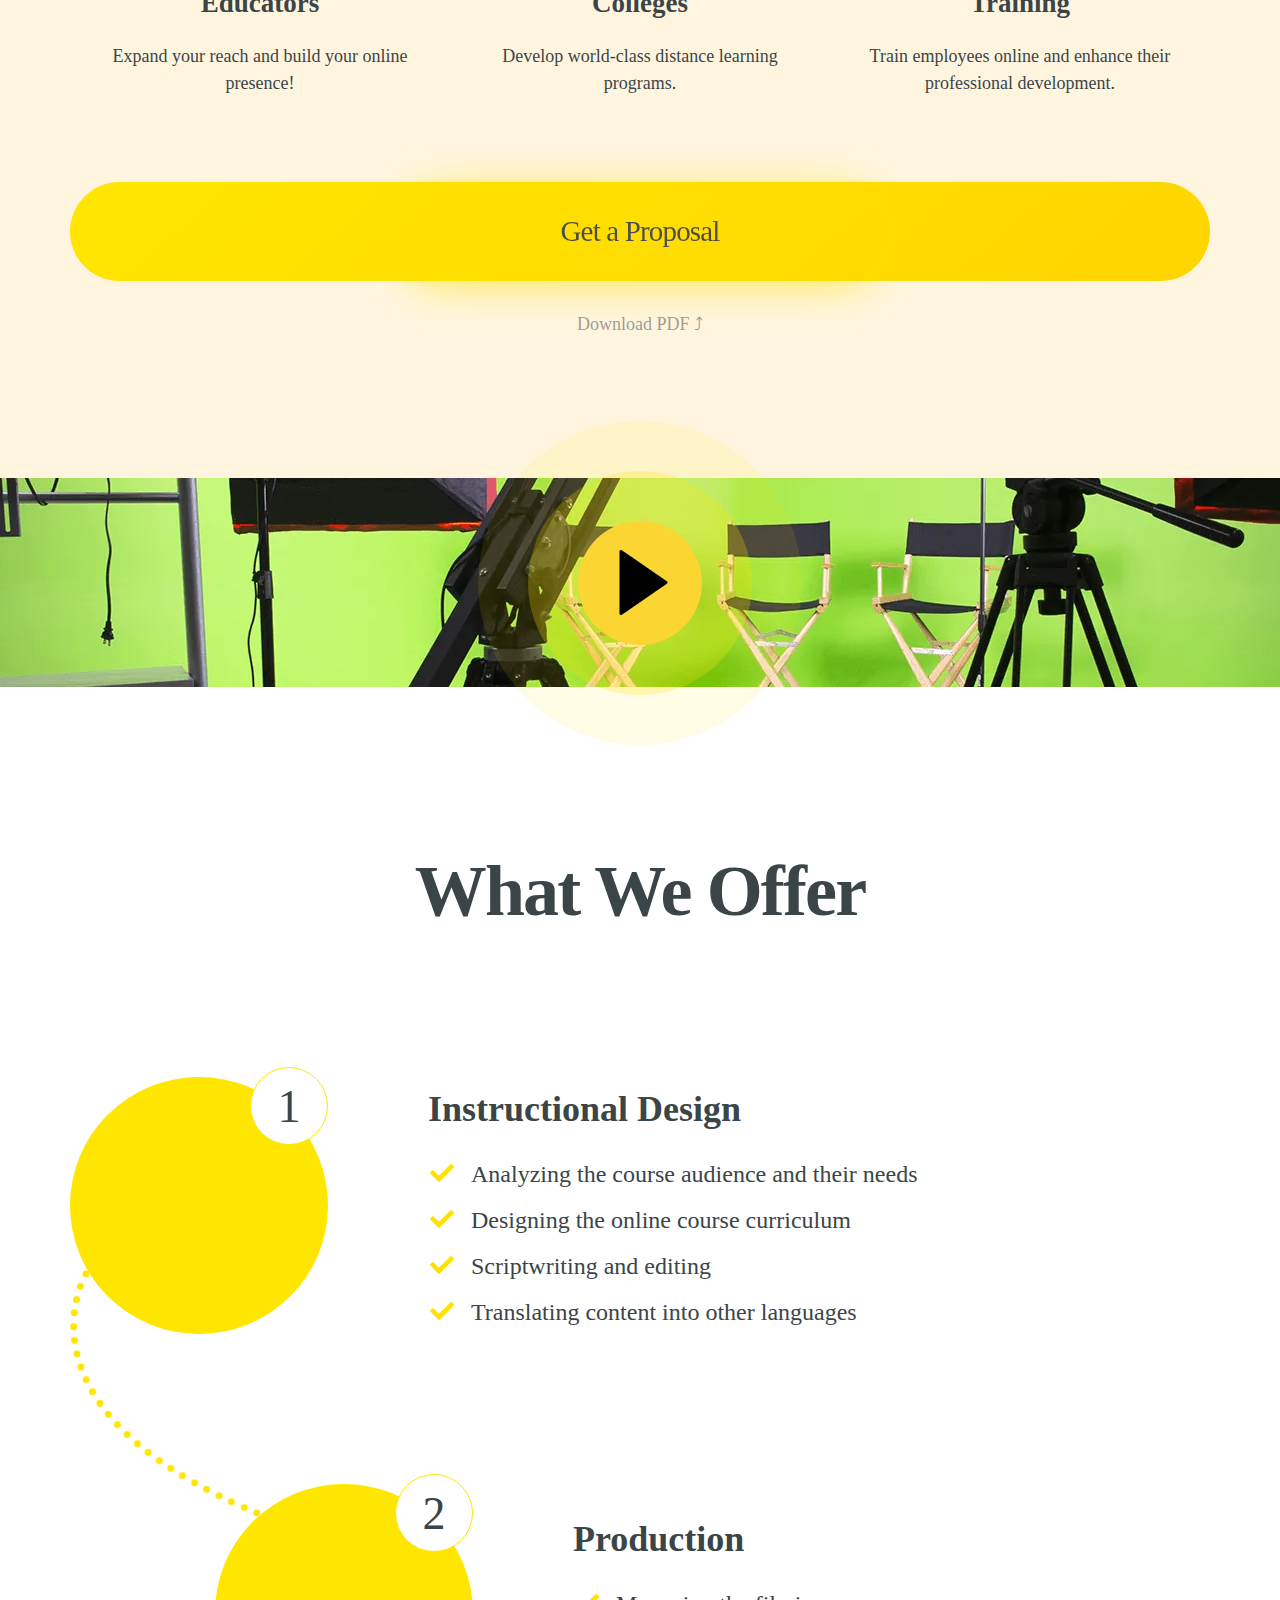
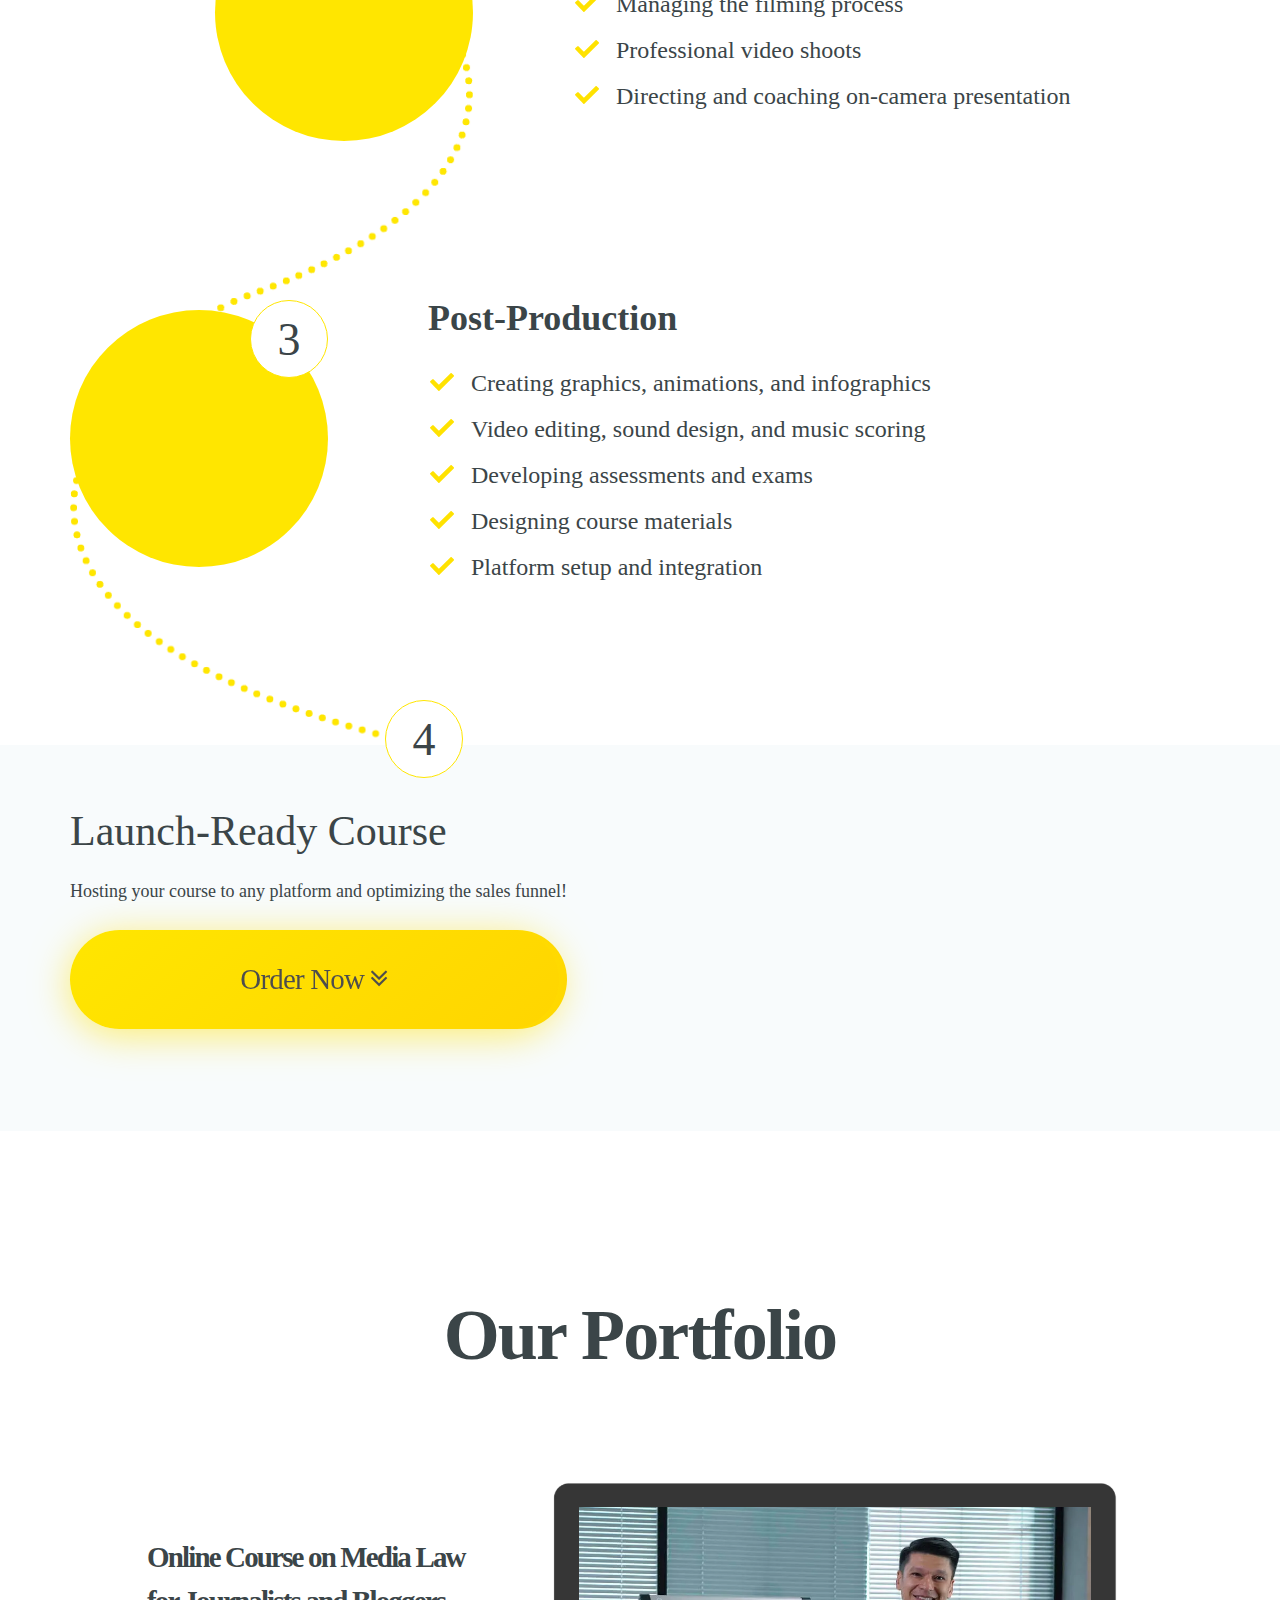
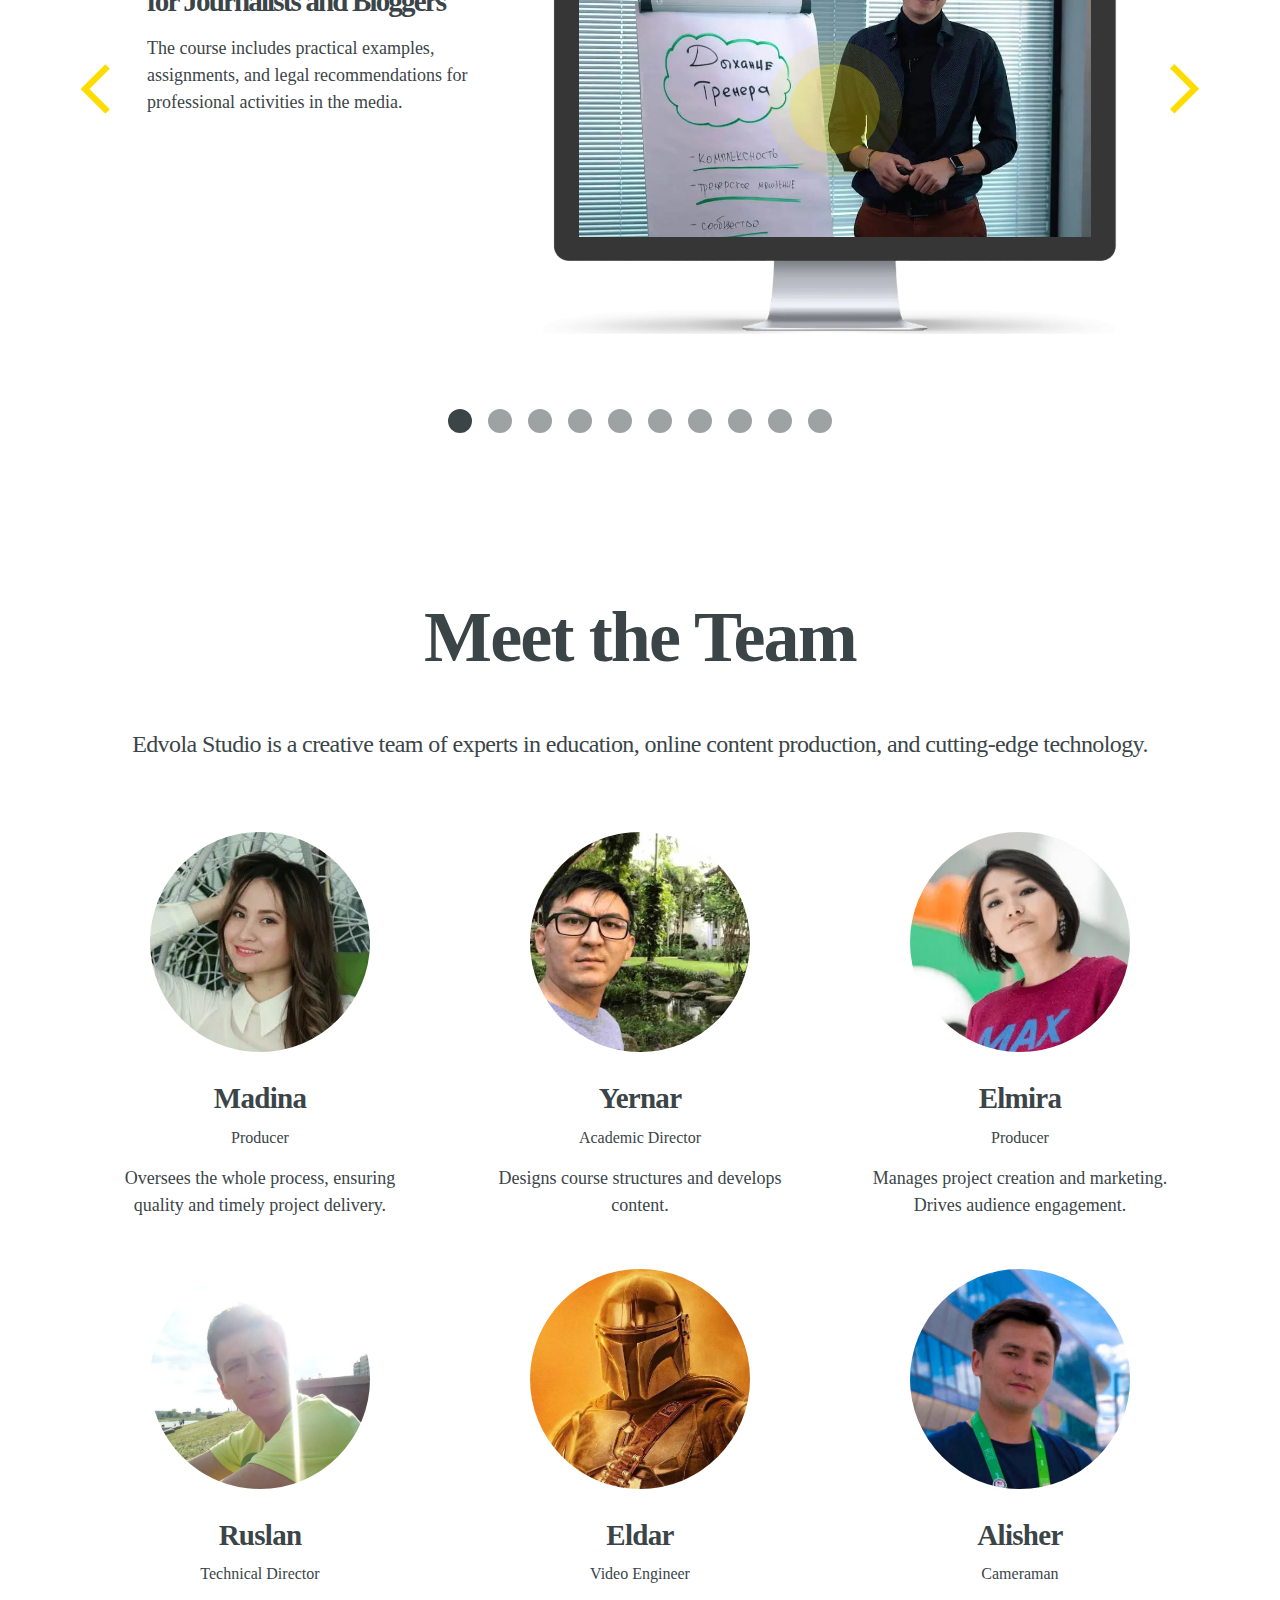
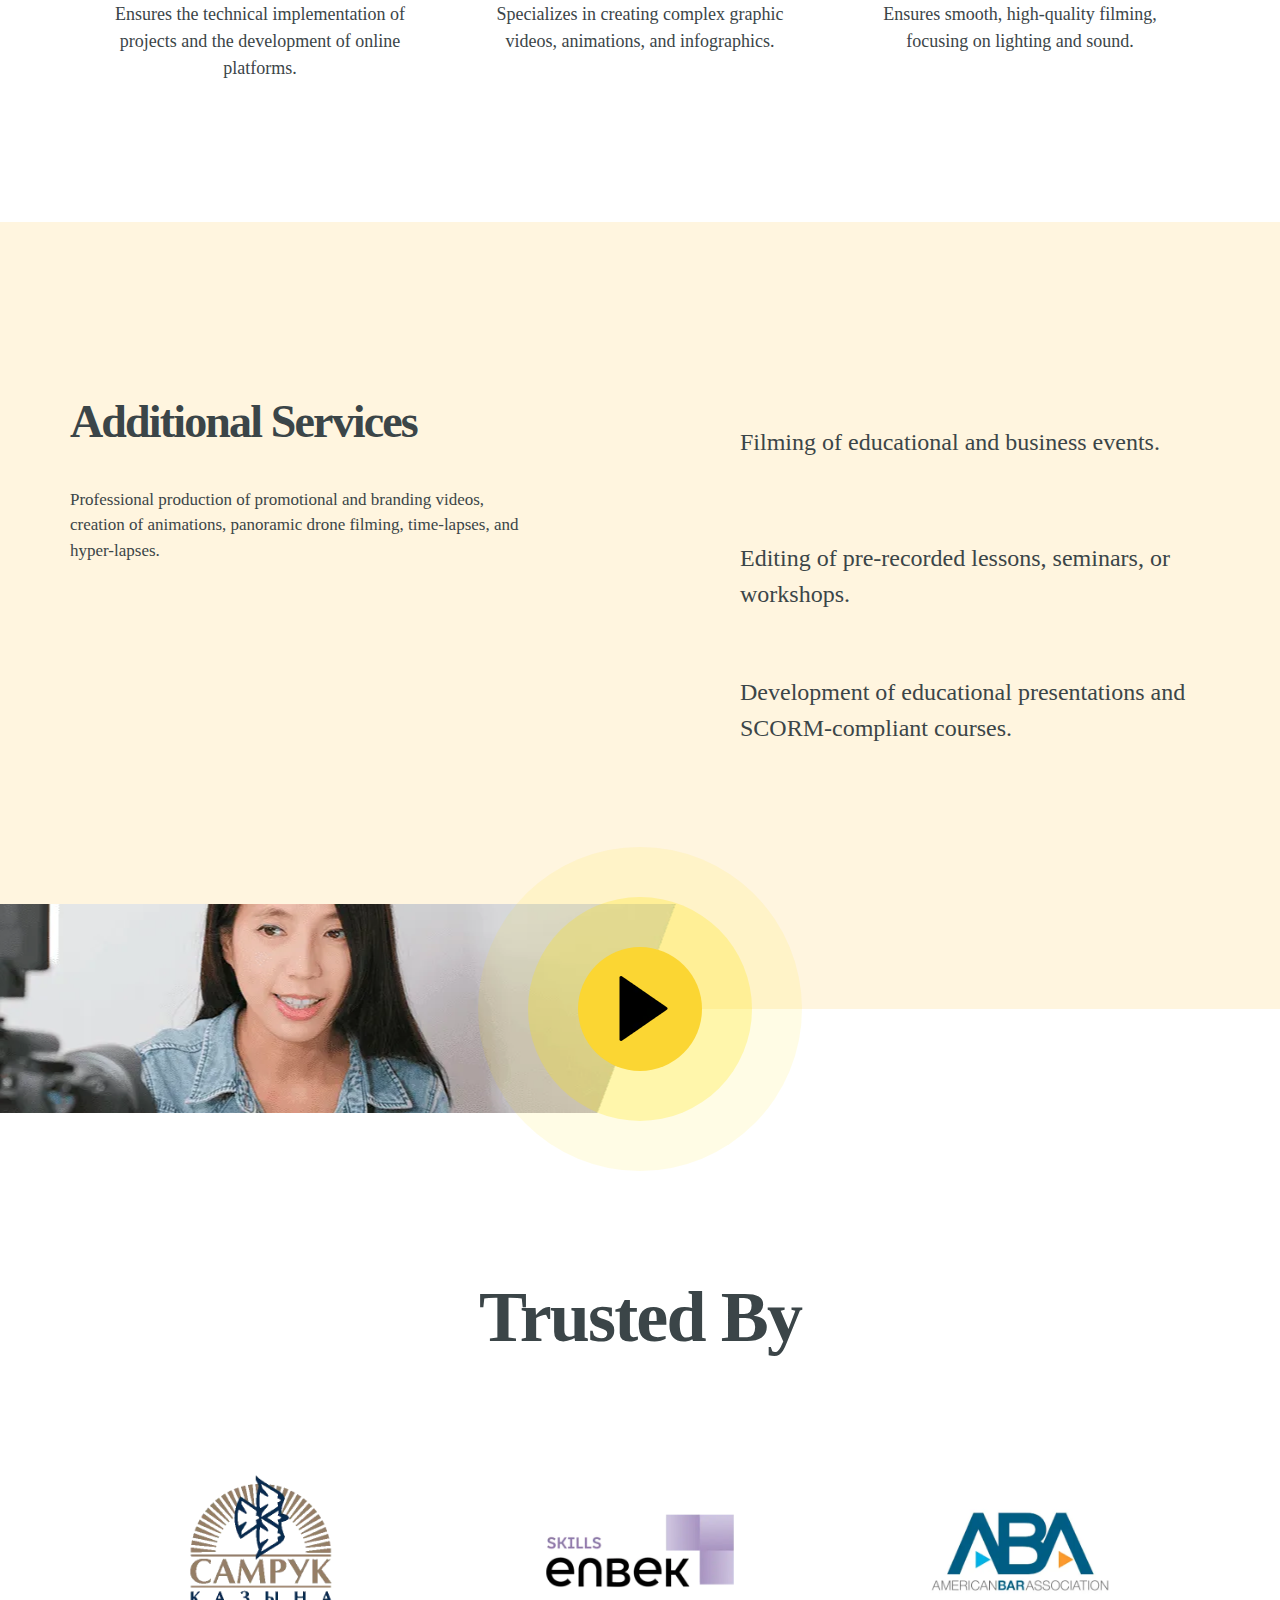
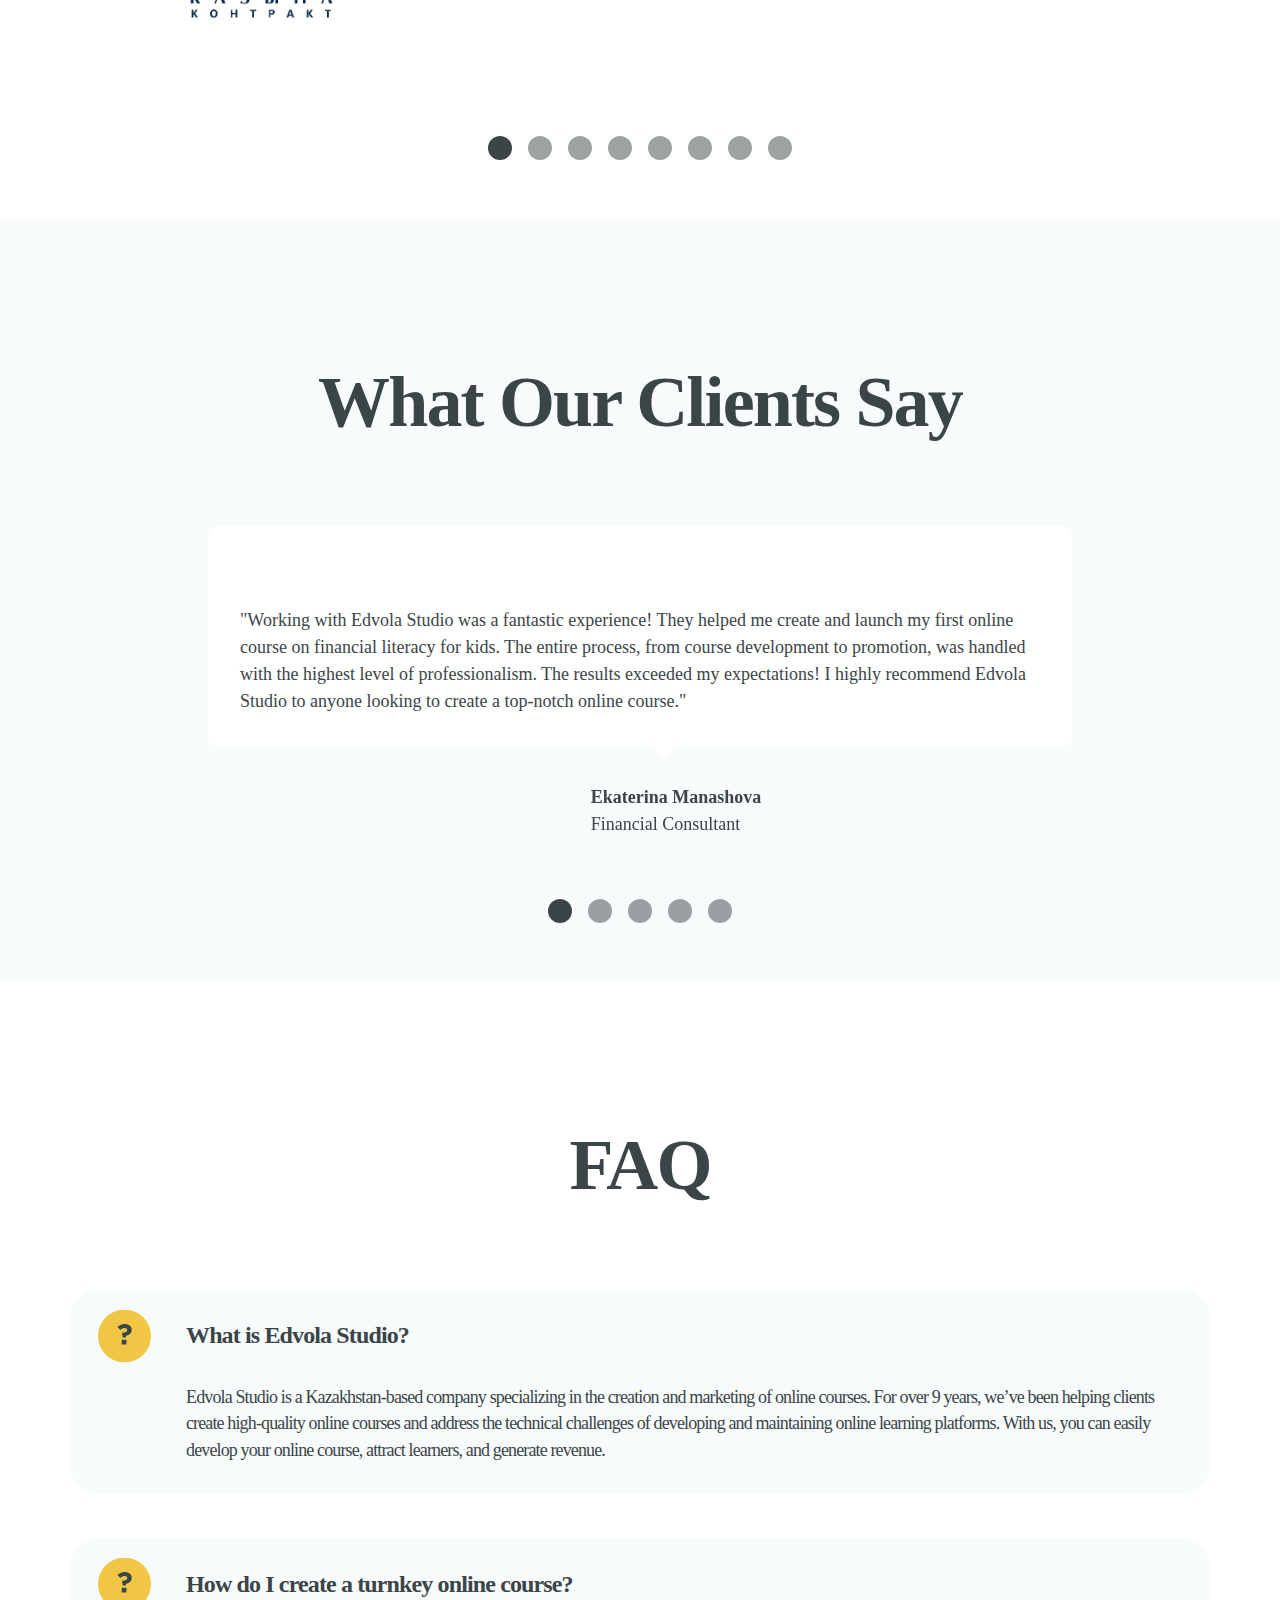
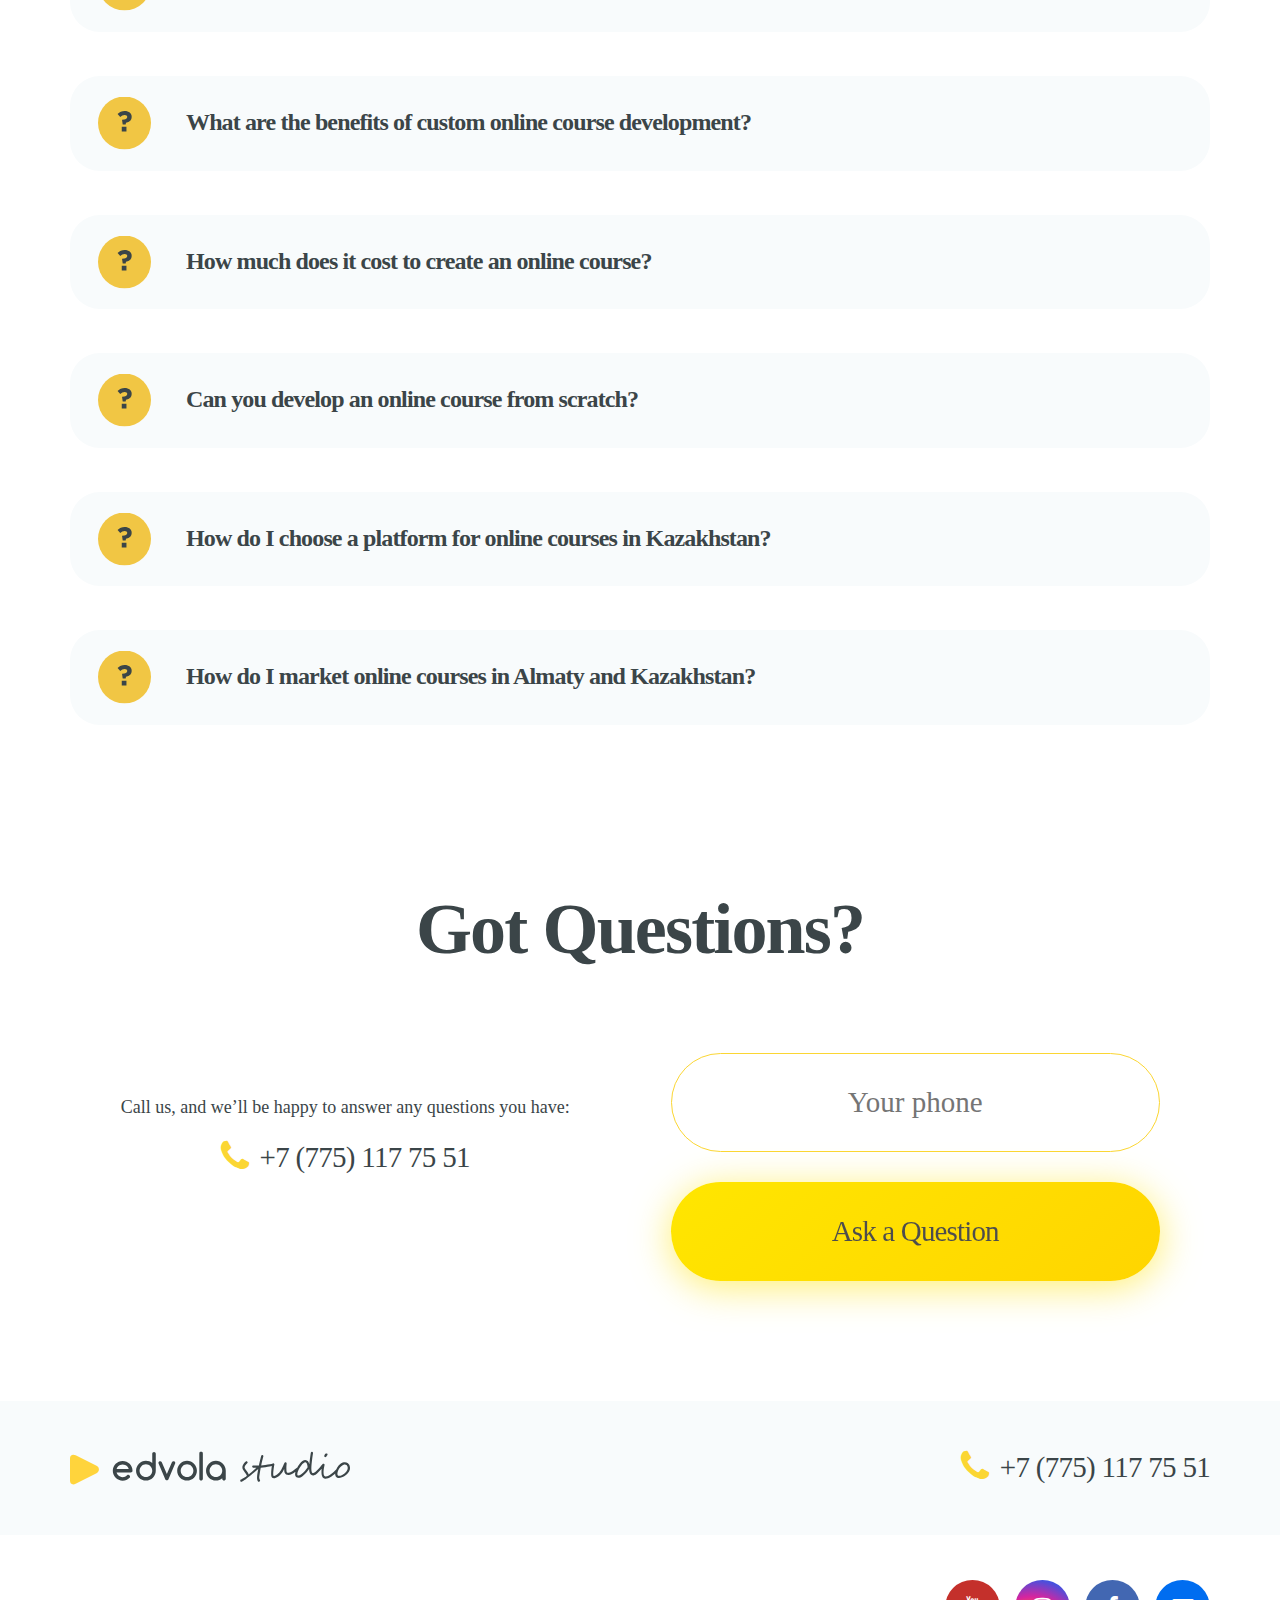
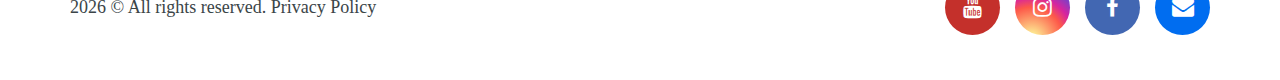
==== commit f74af0b2: "fix: async loading font-awesome" ====
--- a/en.html
+++ b/en.html
@@ -96,8 +96,9 @@
 	</script>
 
 	<!-- Font Awesome -->
-	<link rel="stylesheet" href="https://cdnjs.cloudflare.com/ajax/libs/font-awesome/4.7.0/css/font-awesome.min.css">
+	<!-- <link rel="stylesheet" href="https://cdnjs.cloudflare.com/ajax/libs/font-awesome/4.7.0/css/font-awesome.min.css"> -->
 	<!-- end Font Awesome -->
+
 	<!-- CSS -->
 	<link rel="stylesheet" href="assets/css/style.css?39">
 	<!-- end CSS -->
@@ -1311,6 +1312,14 @@
 		});
 	</script>
 
+	<script>
+		var css = document.createElement('link');
+		css.rel = 'stylesheet';
+		css.href = 'https://cdnjs.cloudflare.com/ajax/libs/font-awesome/4.7.0/css/font-awesome.min.css';
+		css.async = true;
+		document.head.appendChild(css);
+	</script>
+
 	<!-- WhatsHelp -->
 <a href="#" class="whatsapp-help"> Need help?</a>
 	<!-- WhatsHelp-end -->
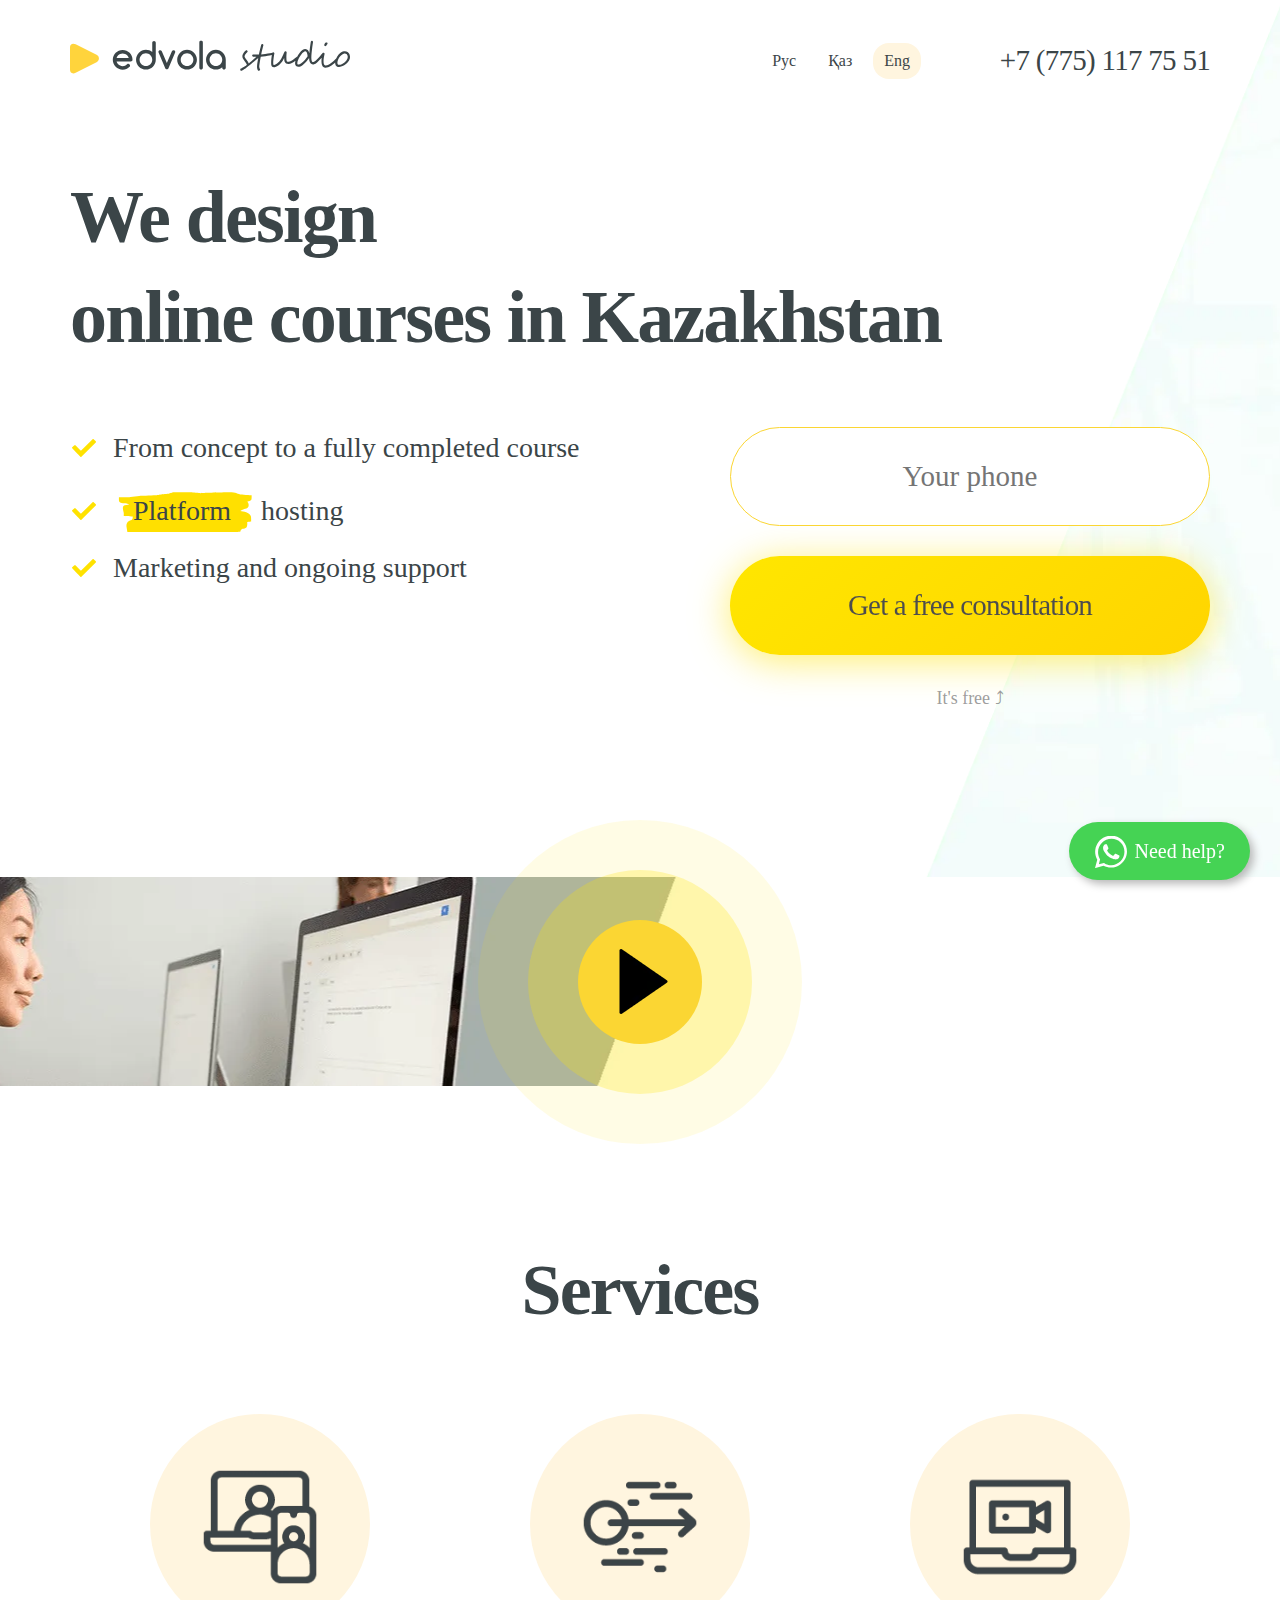
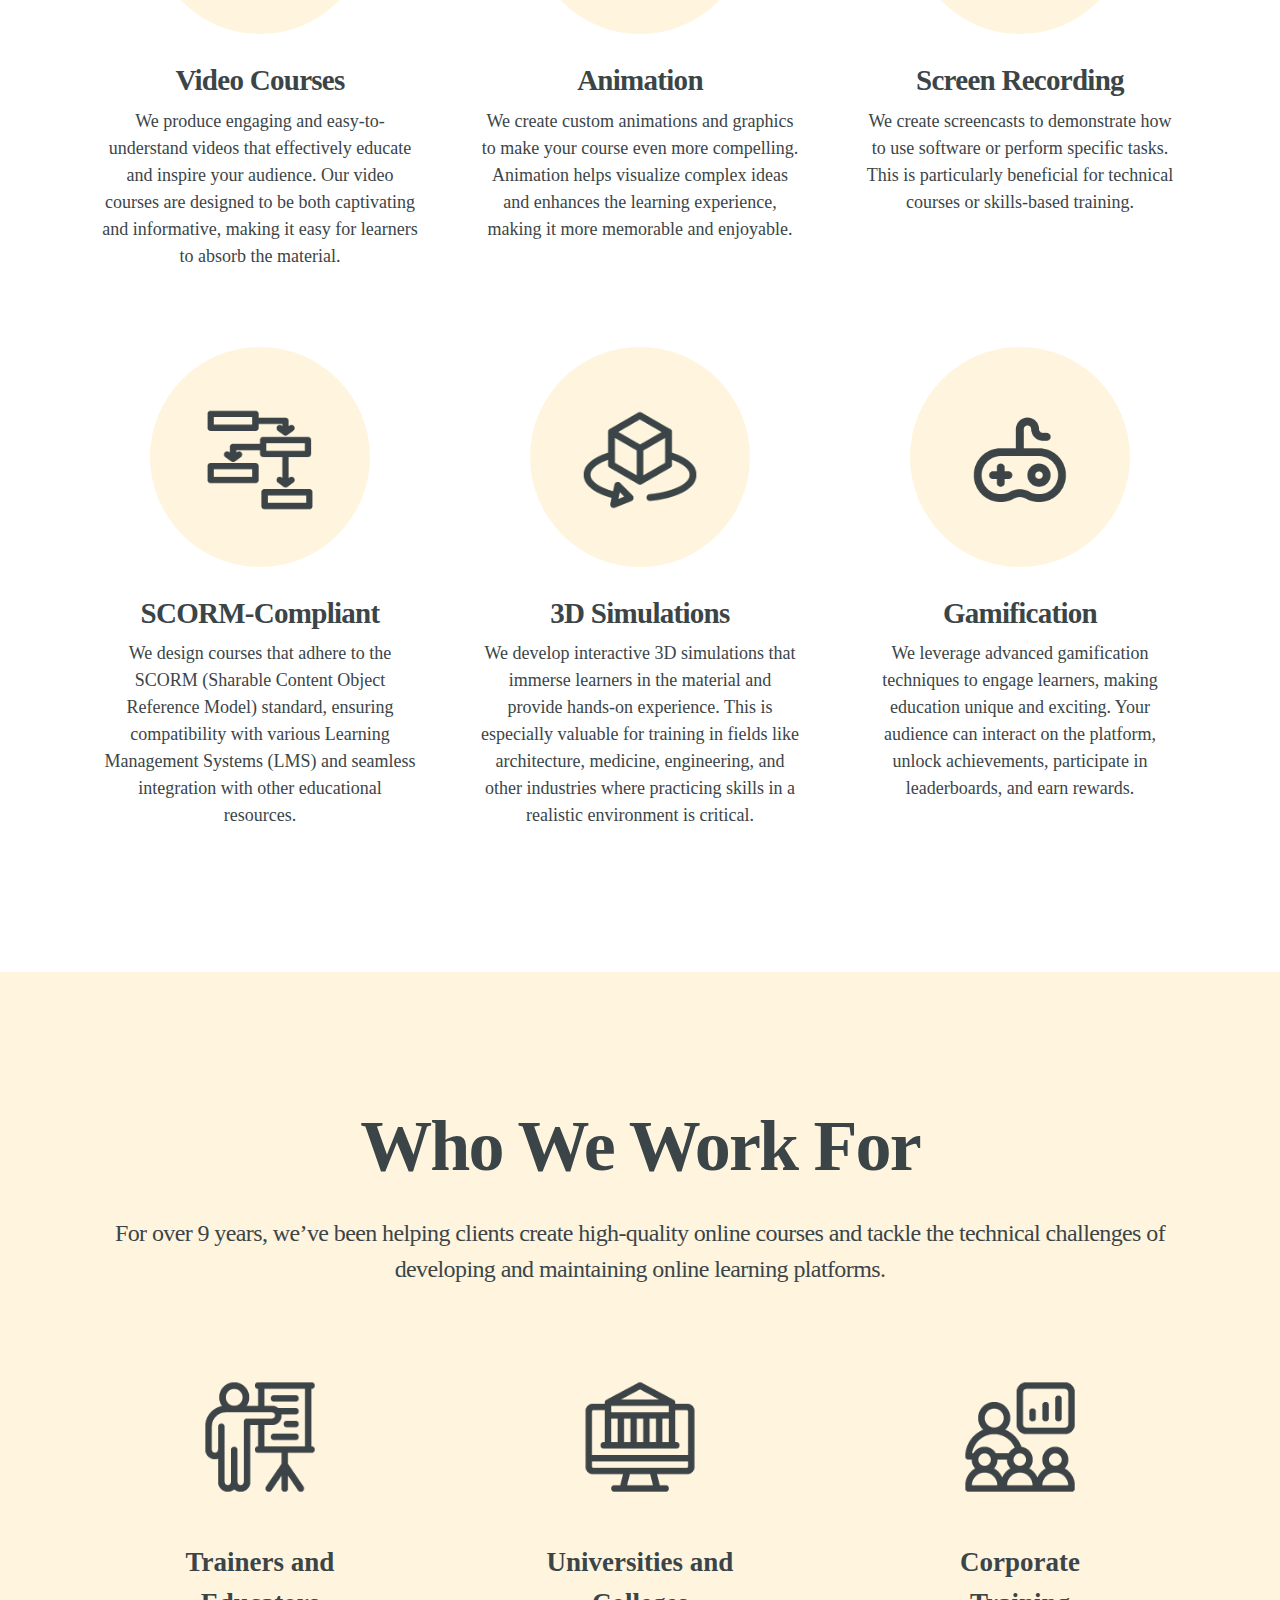
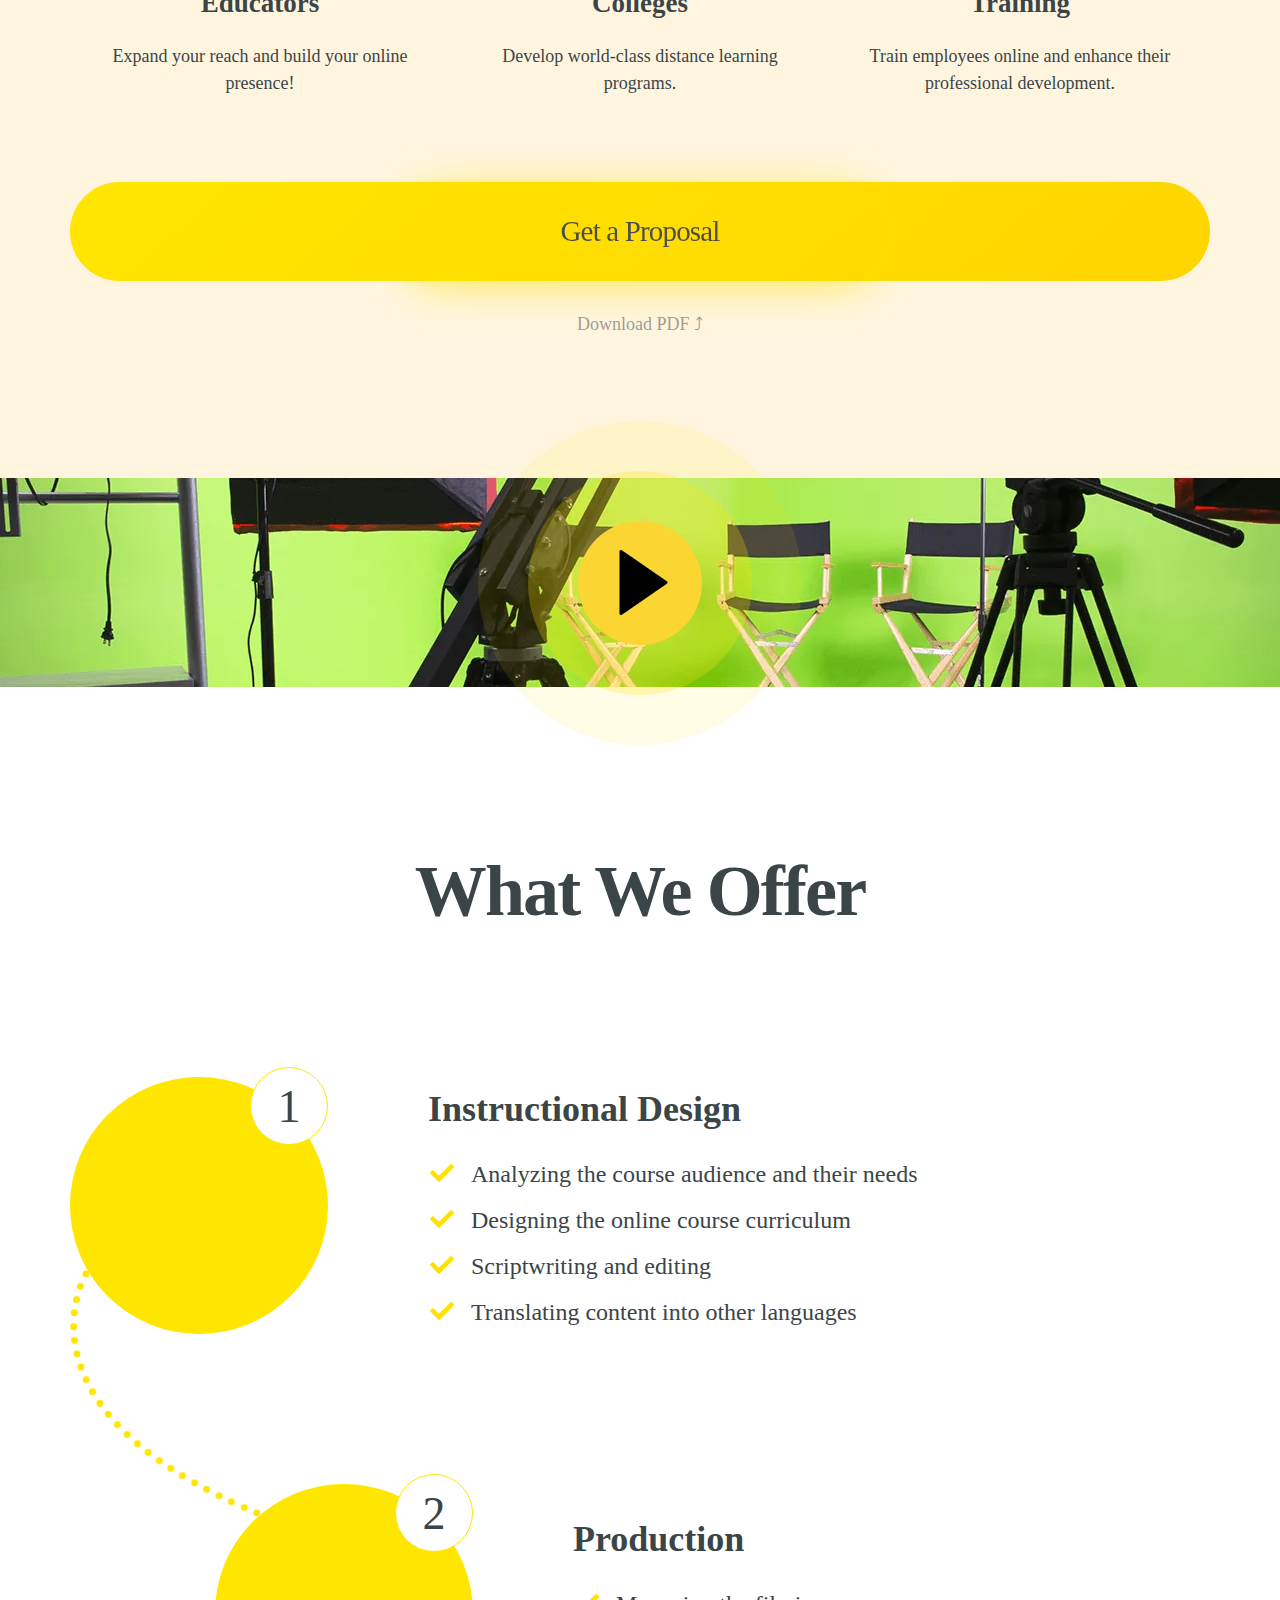
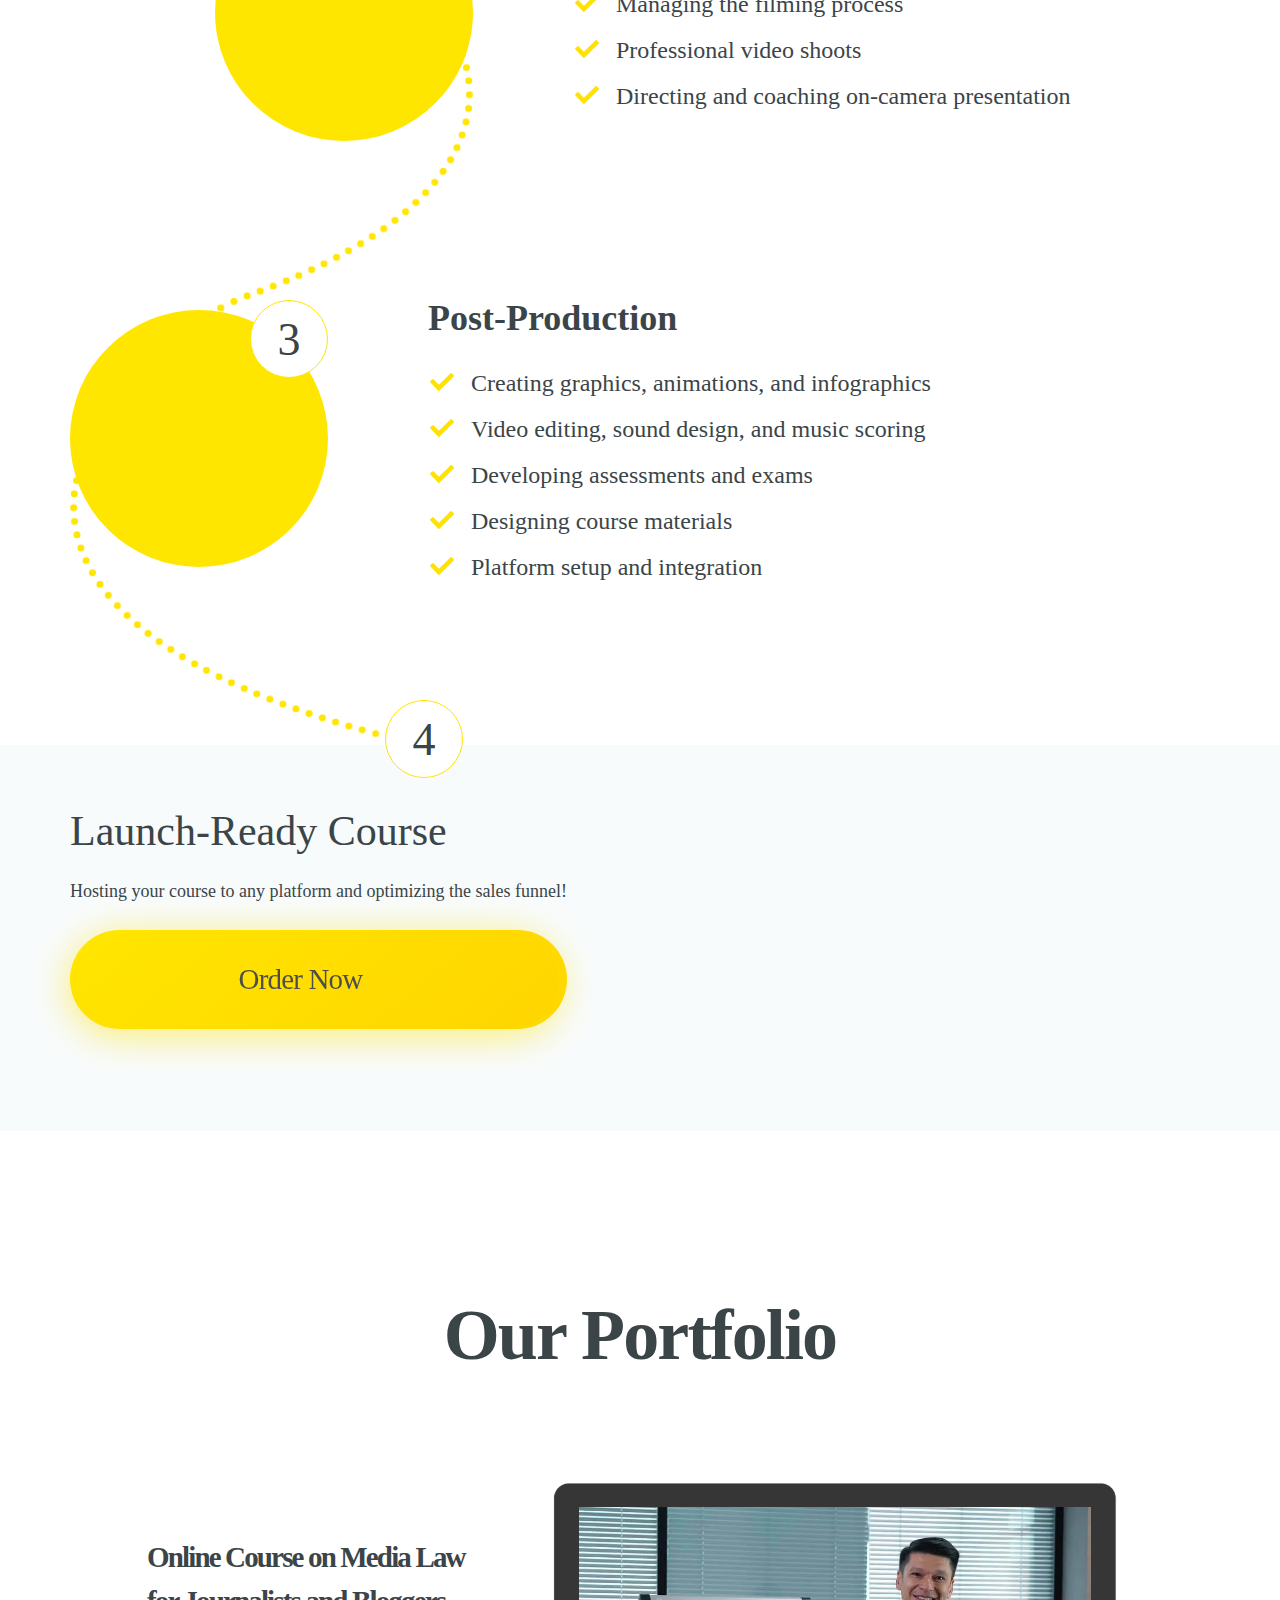
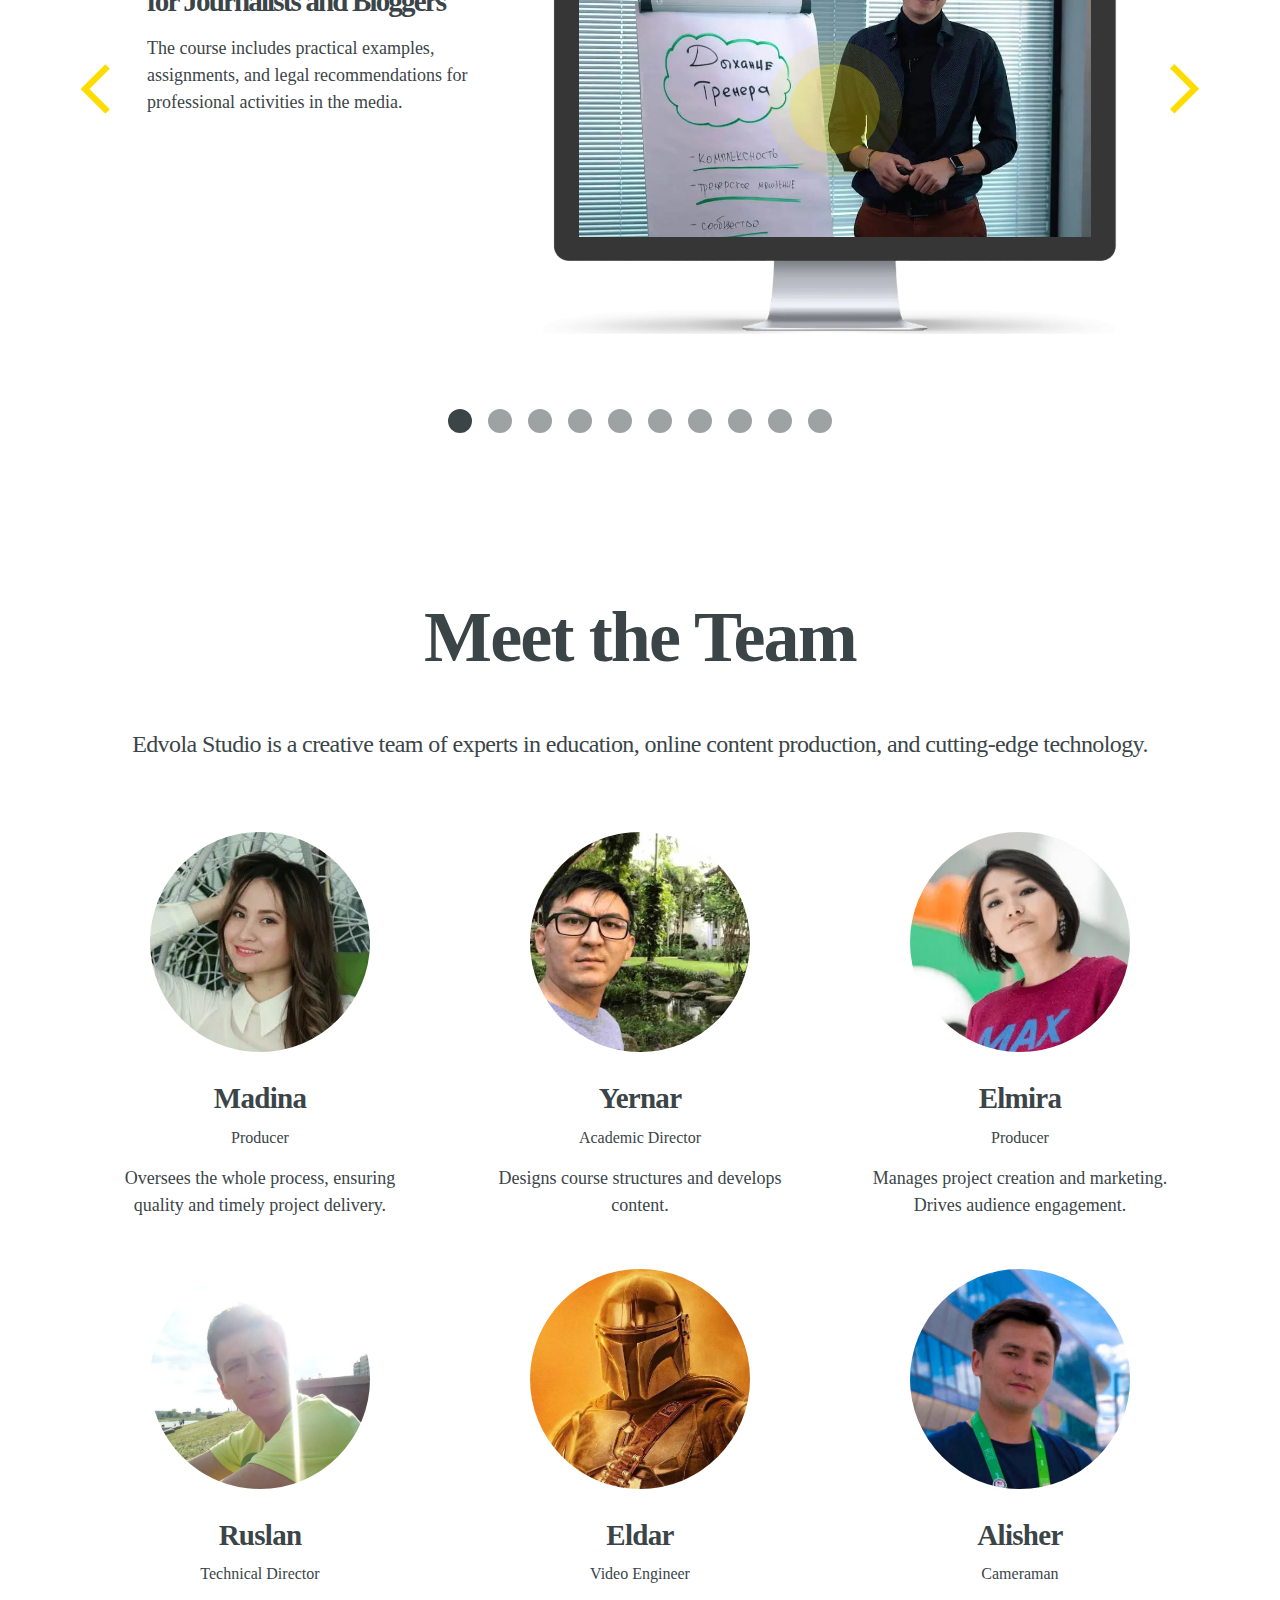
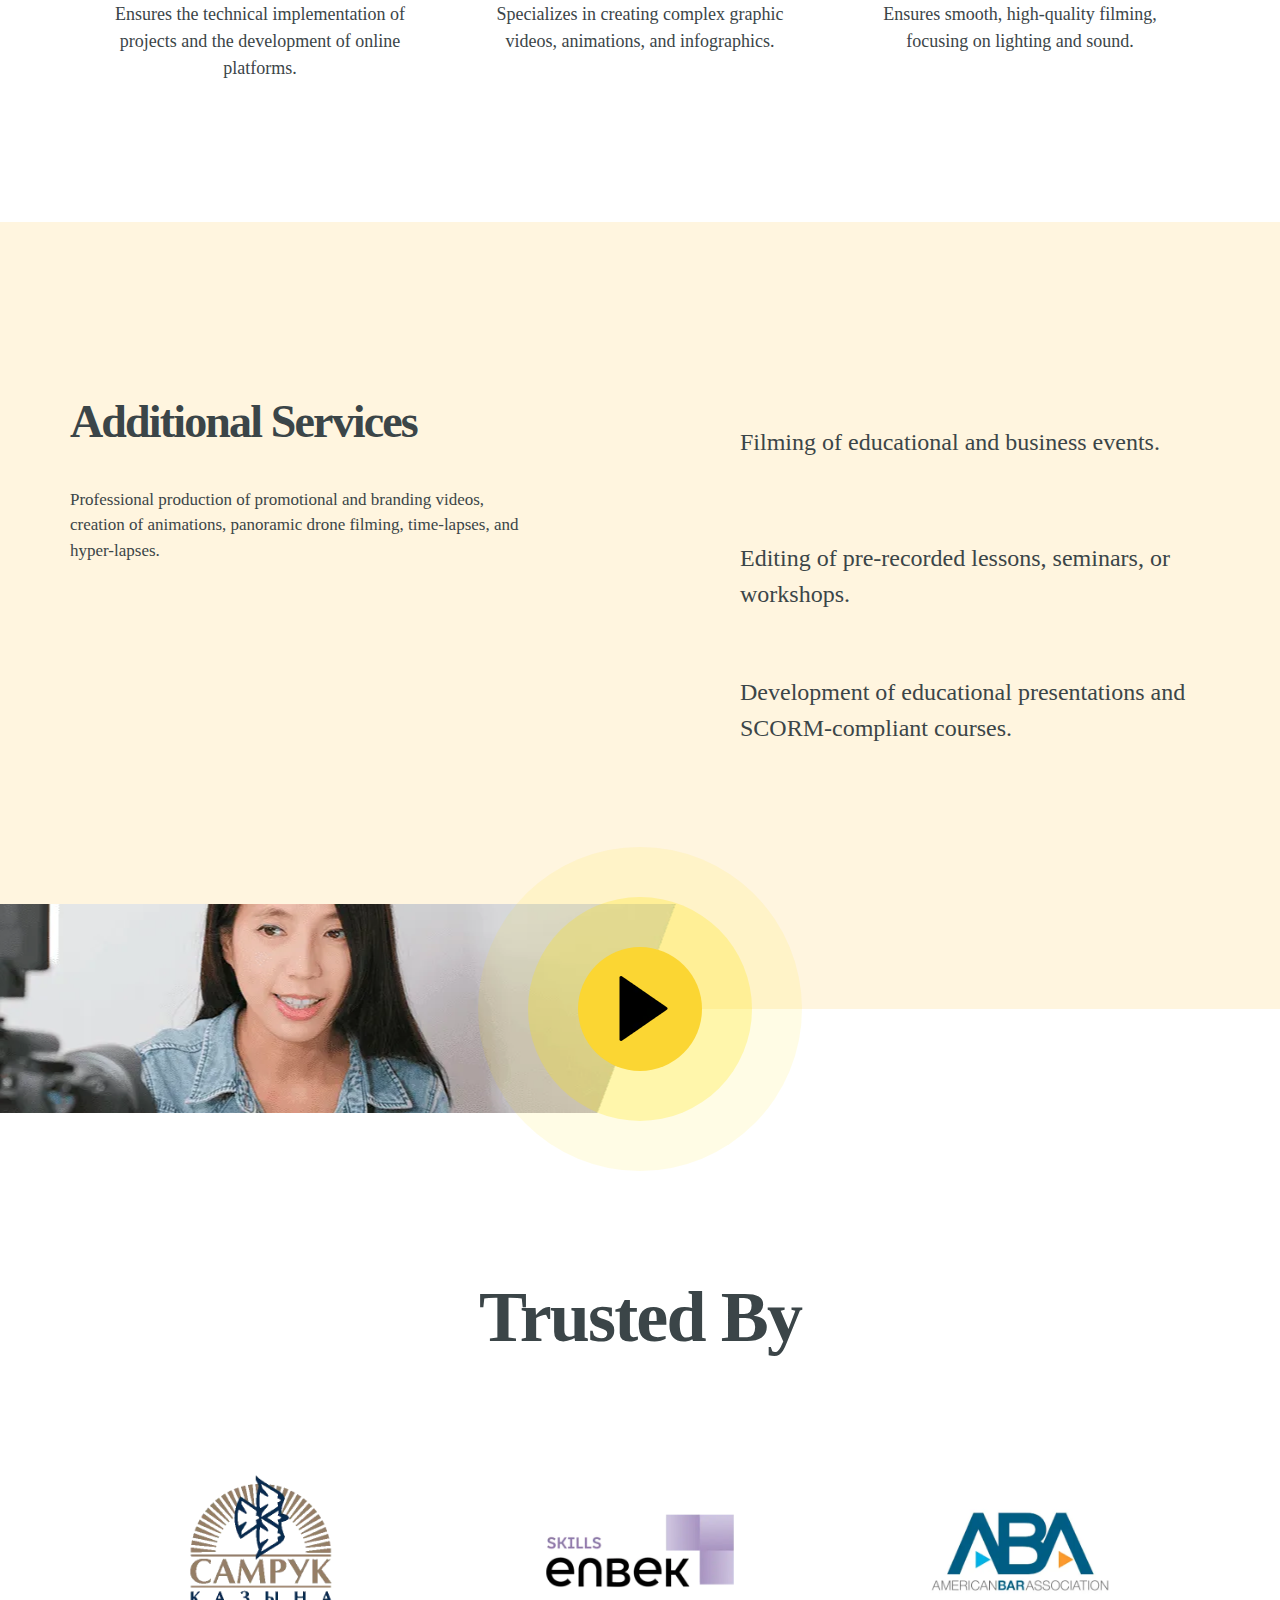
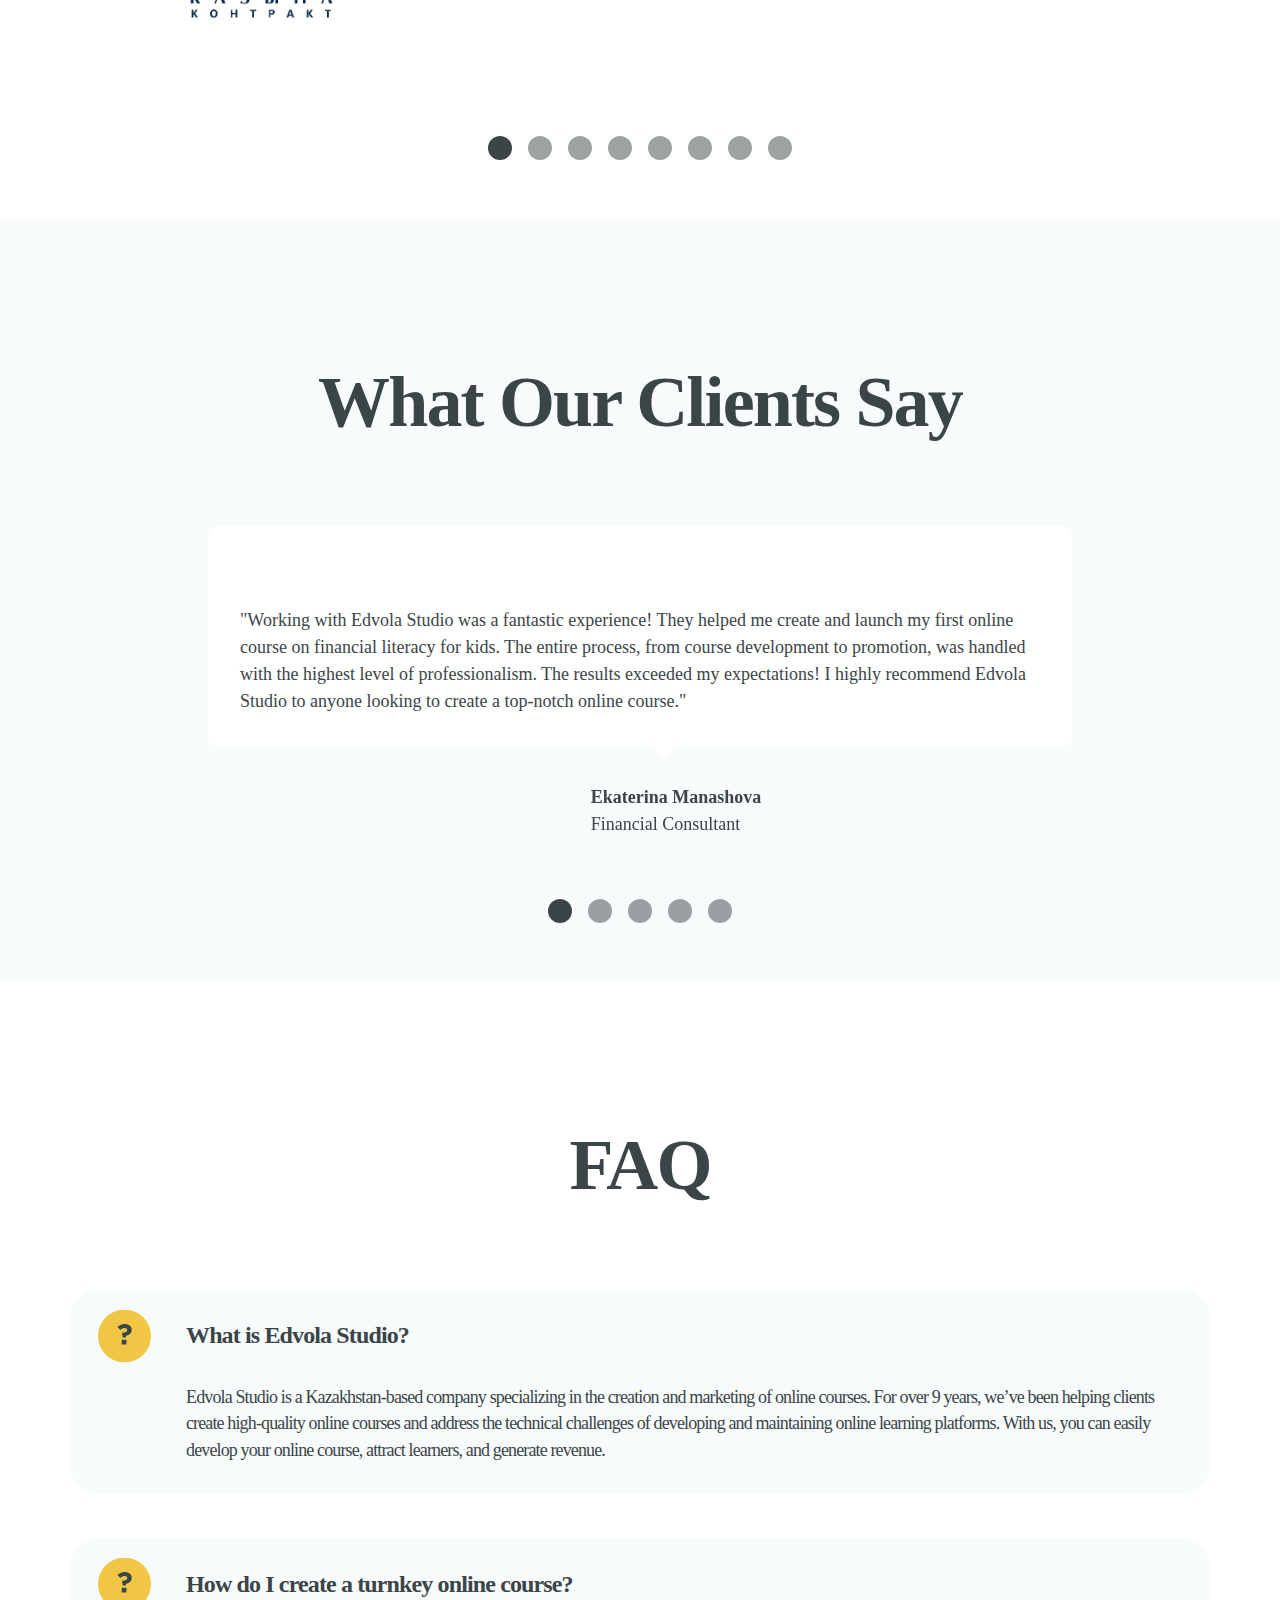
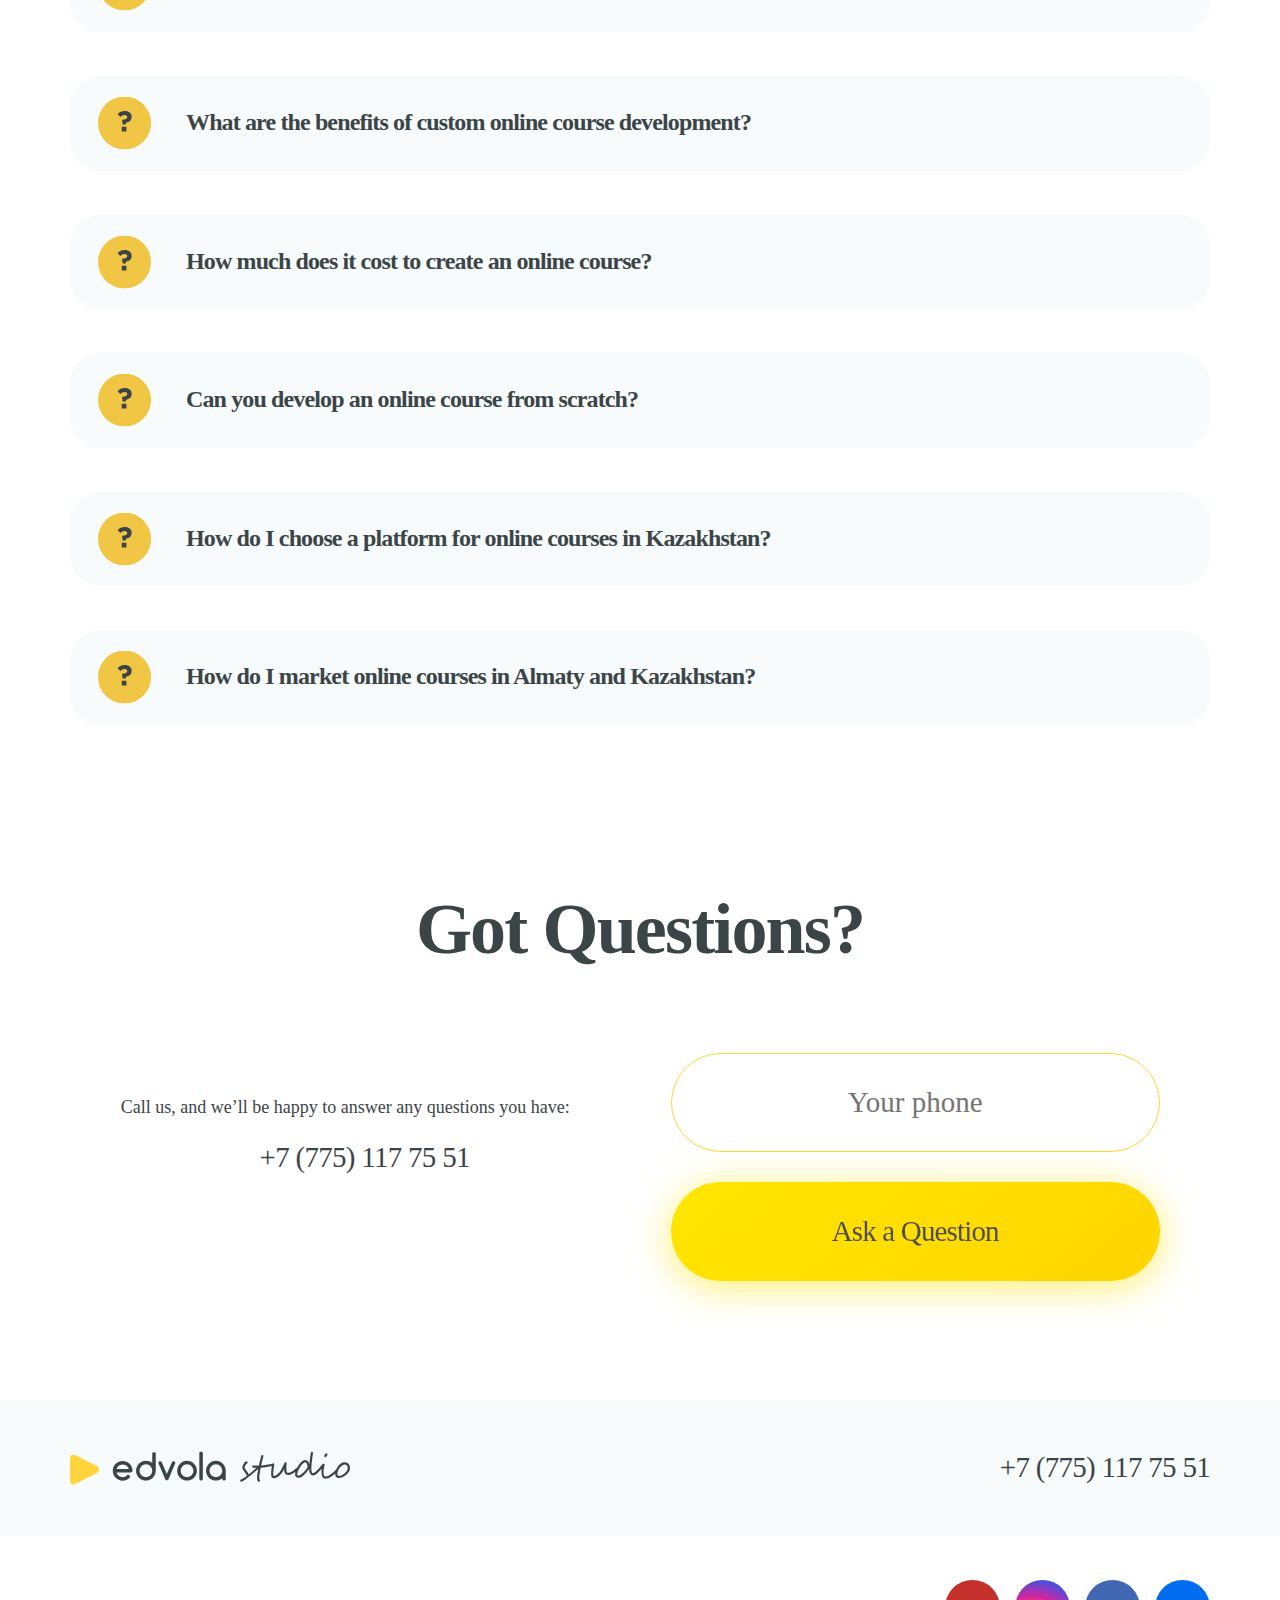
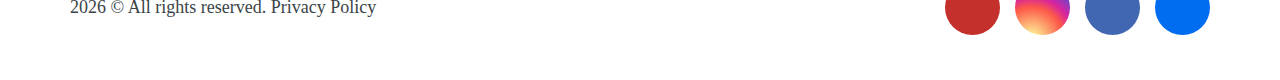
==== commit 0fcea318: "fix: add font-awesome" ====
--- a/en.html
+++ b/en.html
@@ -113,6 +113,9 @@
 	<!-- Fancybox 3 -->
 	<link rel="stylesheet" href="assets/css/jquery.fancybox.min.css">
 	<!-- end Fancybox 3 -->
+	<!-- Font-awesome -->
+	<link rel="stylesheet" href="assets/css/font-awesome.min.css">
+	<!-- End Font-awesome -->
 
 </head>
 
@@ -1307,21 +1310,21 @@
 
 	<script>
 		document.addEventListener('DOMContentLoaded', function() {
-		 var currentYear = new Date().getFullYear();
-		 document.getElementById('currentYear').textContent = currentYear;
+			var currentYear = new Date().getFullYear();
+			document.getElementById('currentYear').textContent = currentYear;
 		});
 	</script>
 
-	<script>
+	<!-- <script>
 		var css = document.createElement('link');
 		css.rel = 'stylesheet';
 		css.href = 'https://cdnjs.cloudflare.com/ajax/libs/font-awesome/4.7.0/css/font-awesome.min.css';
 		css.async = true;
 		document.head.appendChild(css);
-	</script>
+	</script> -->
 
 	<!-- WhatsHelp -->
-<a href="#" class="whatsapp-help"> Need help?</a>
+	<a href="#" class="whatsapp-help"> Need help?</a>
 	<!-- WhatsHelp-end -->
 </body>
 
